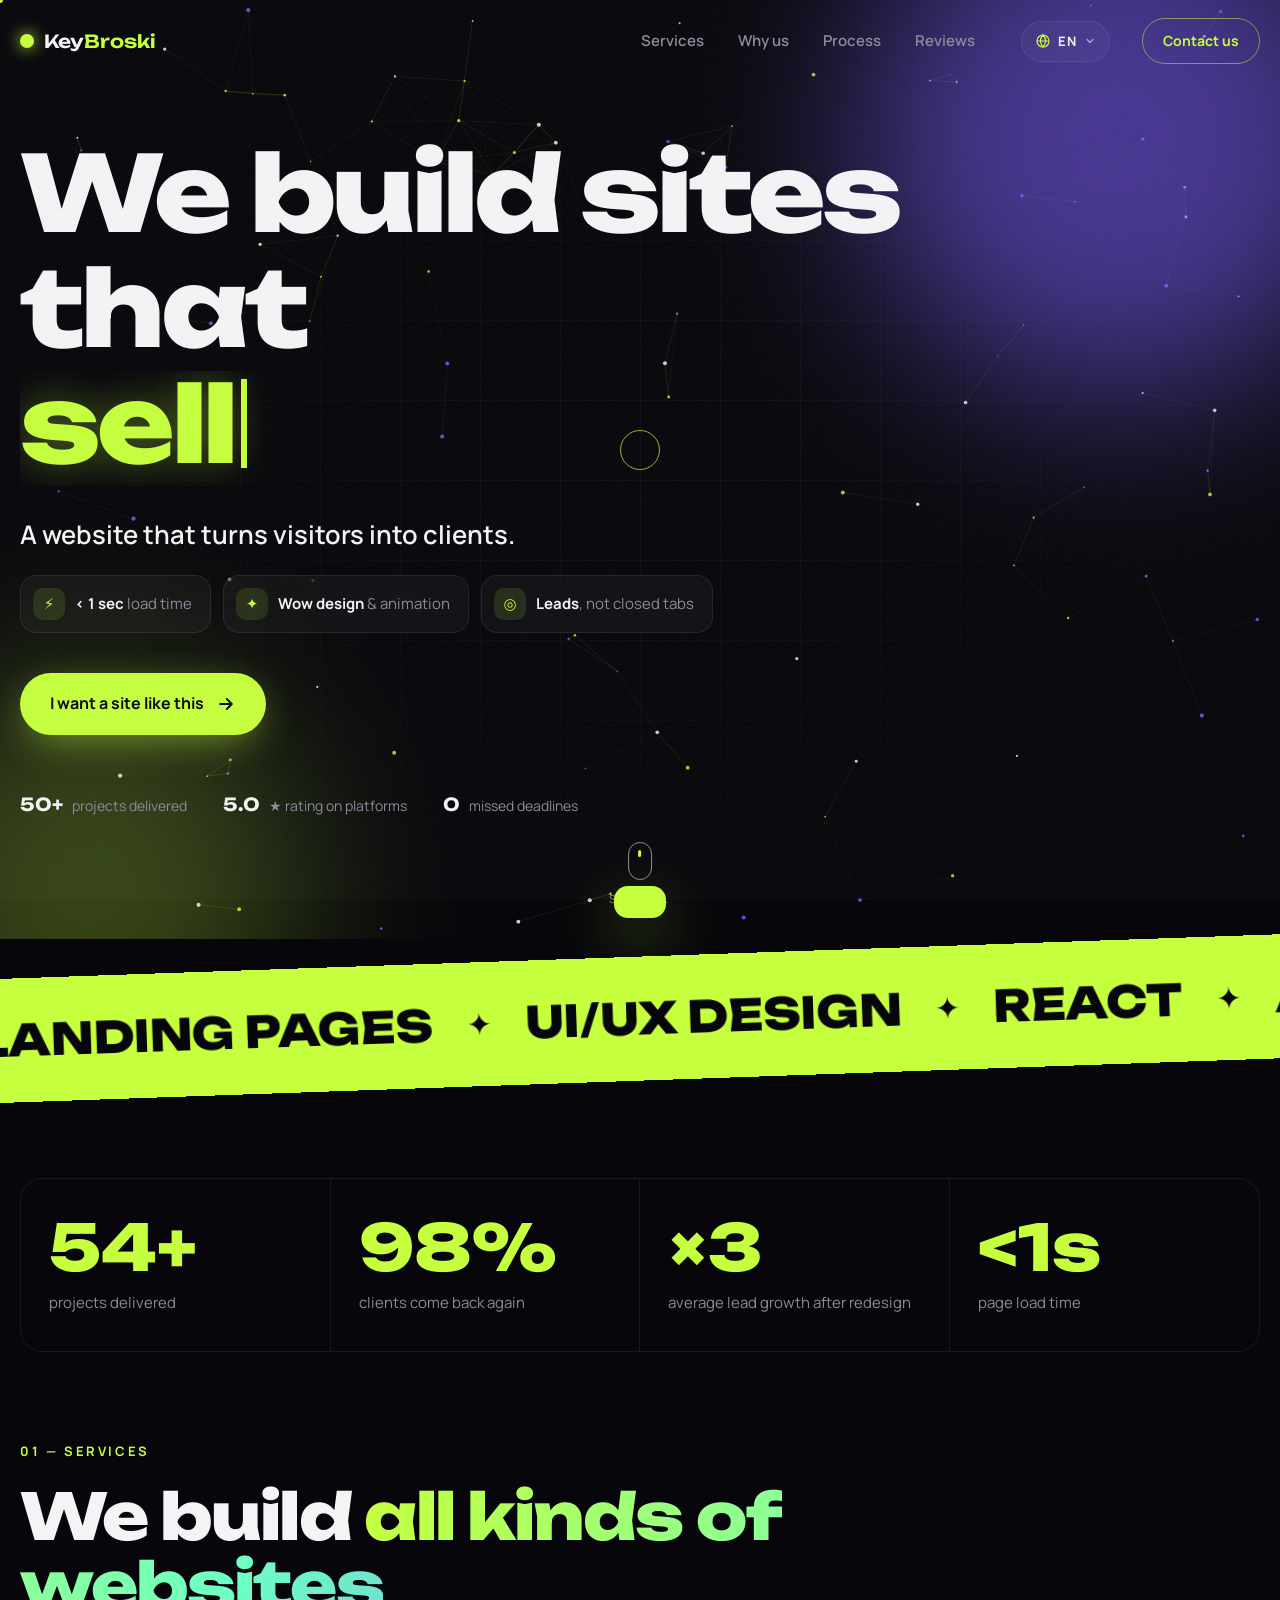
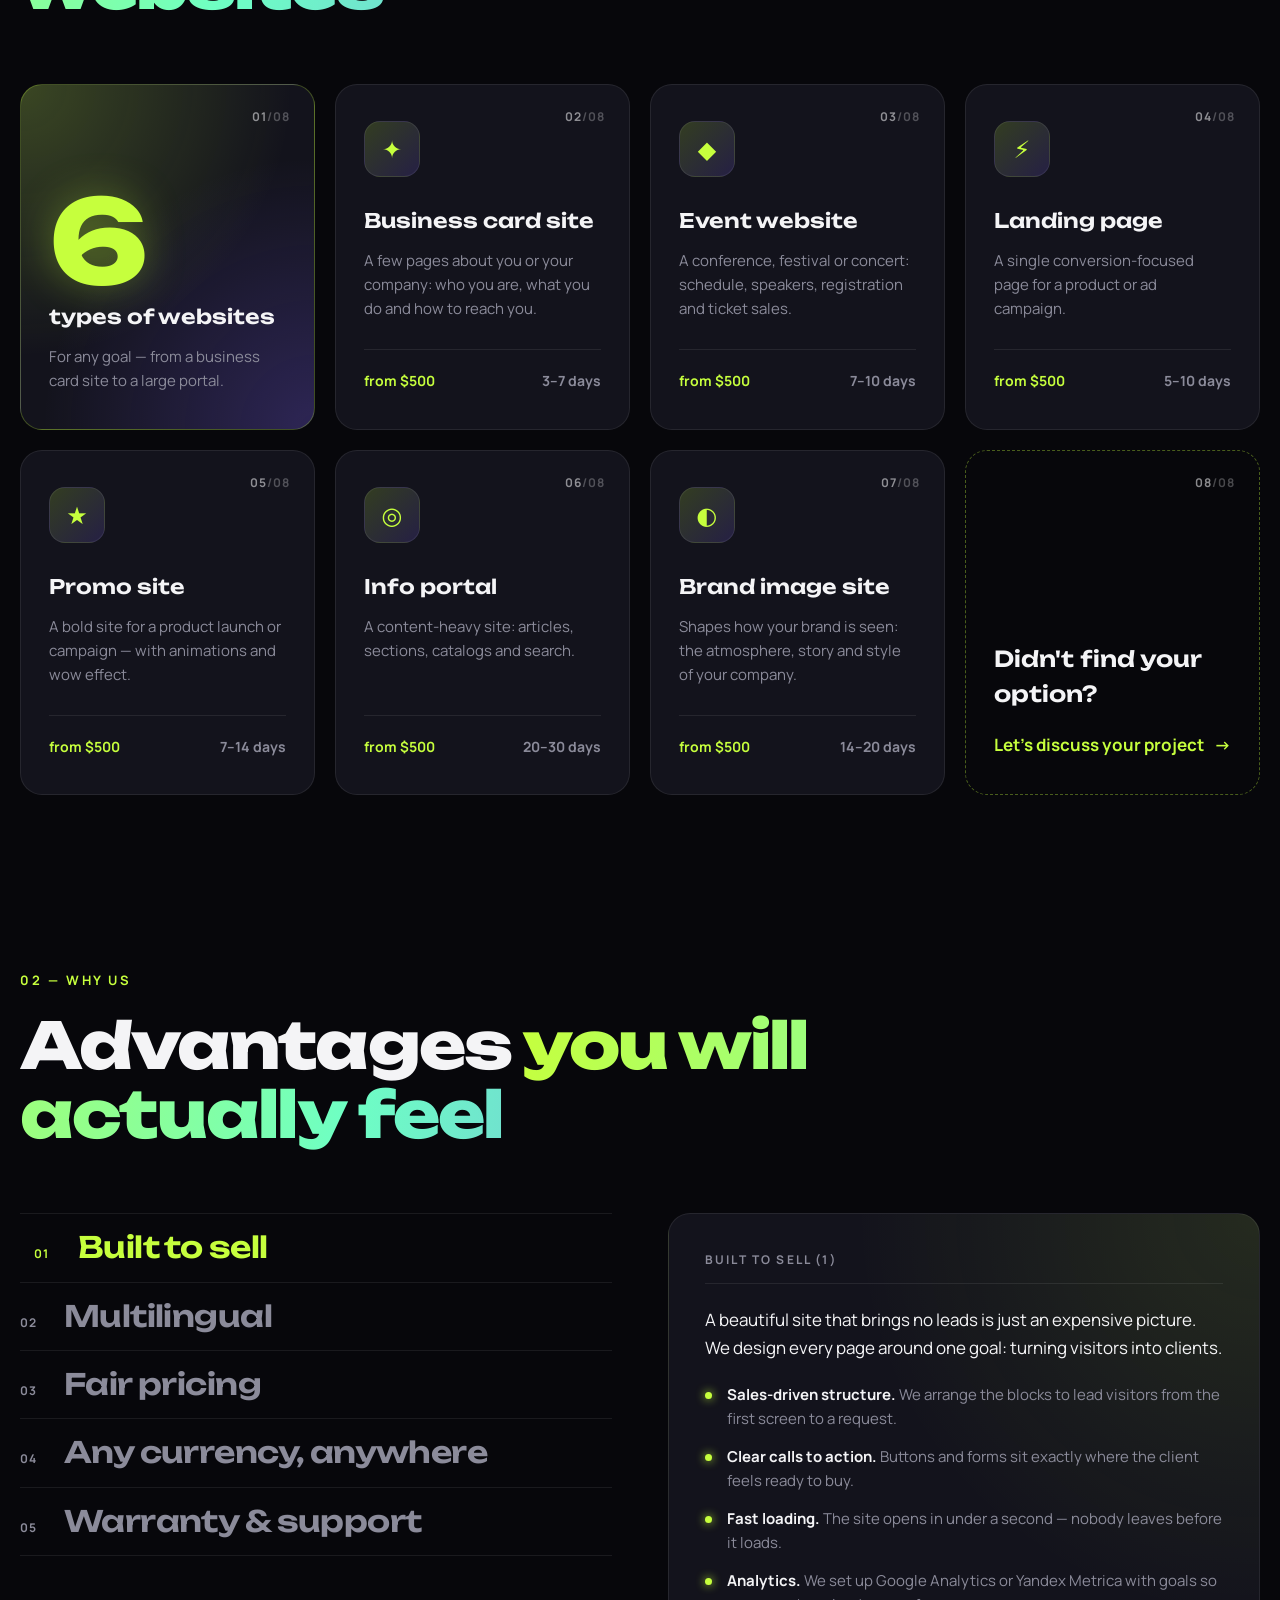
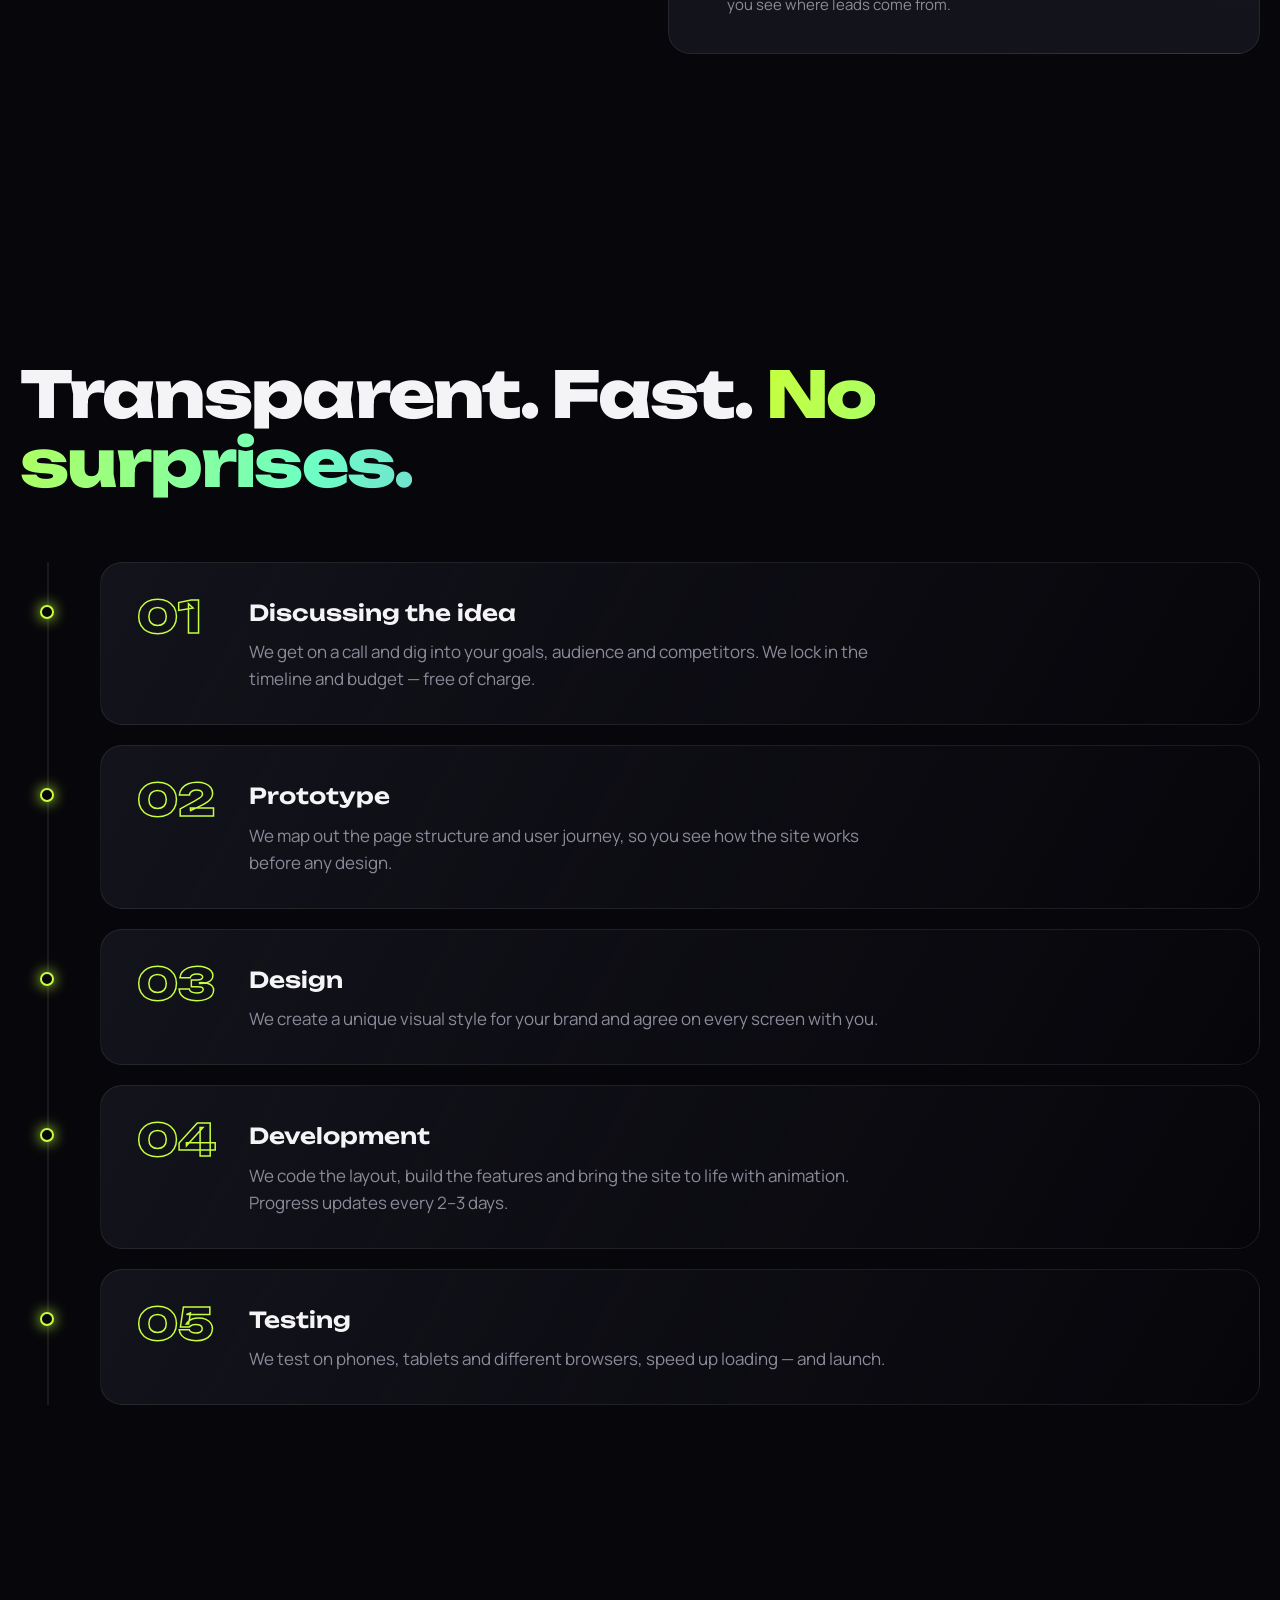
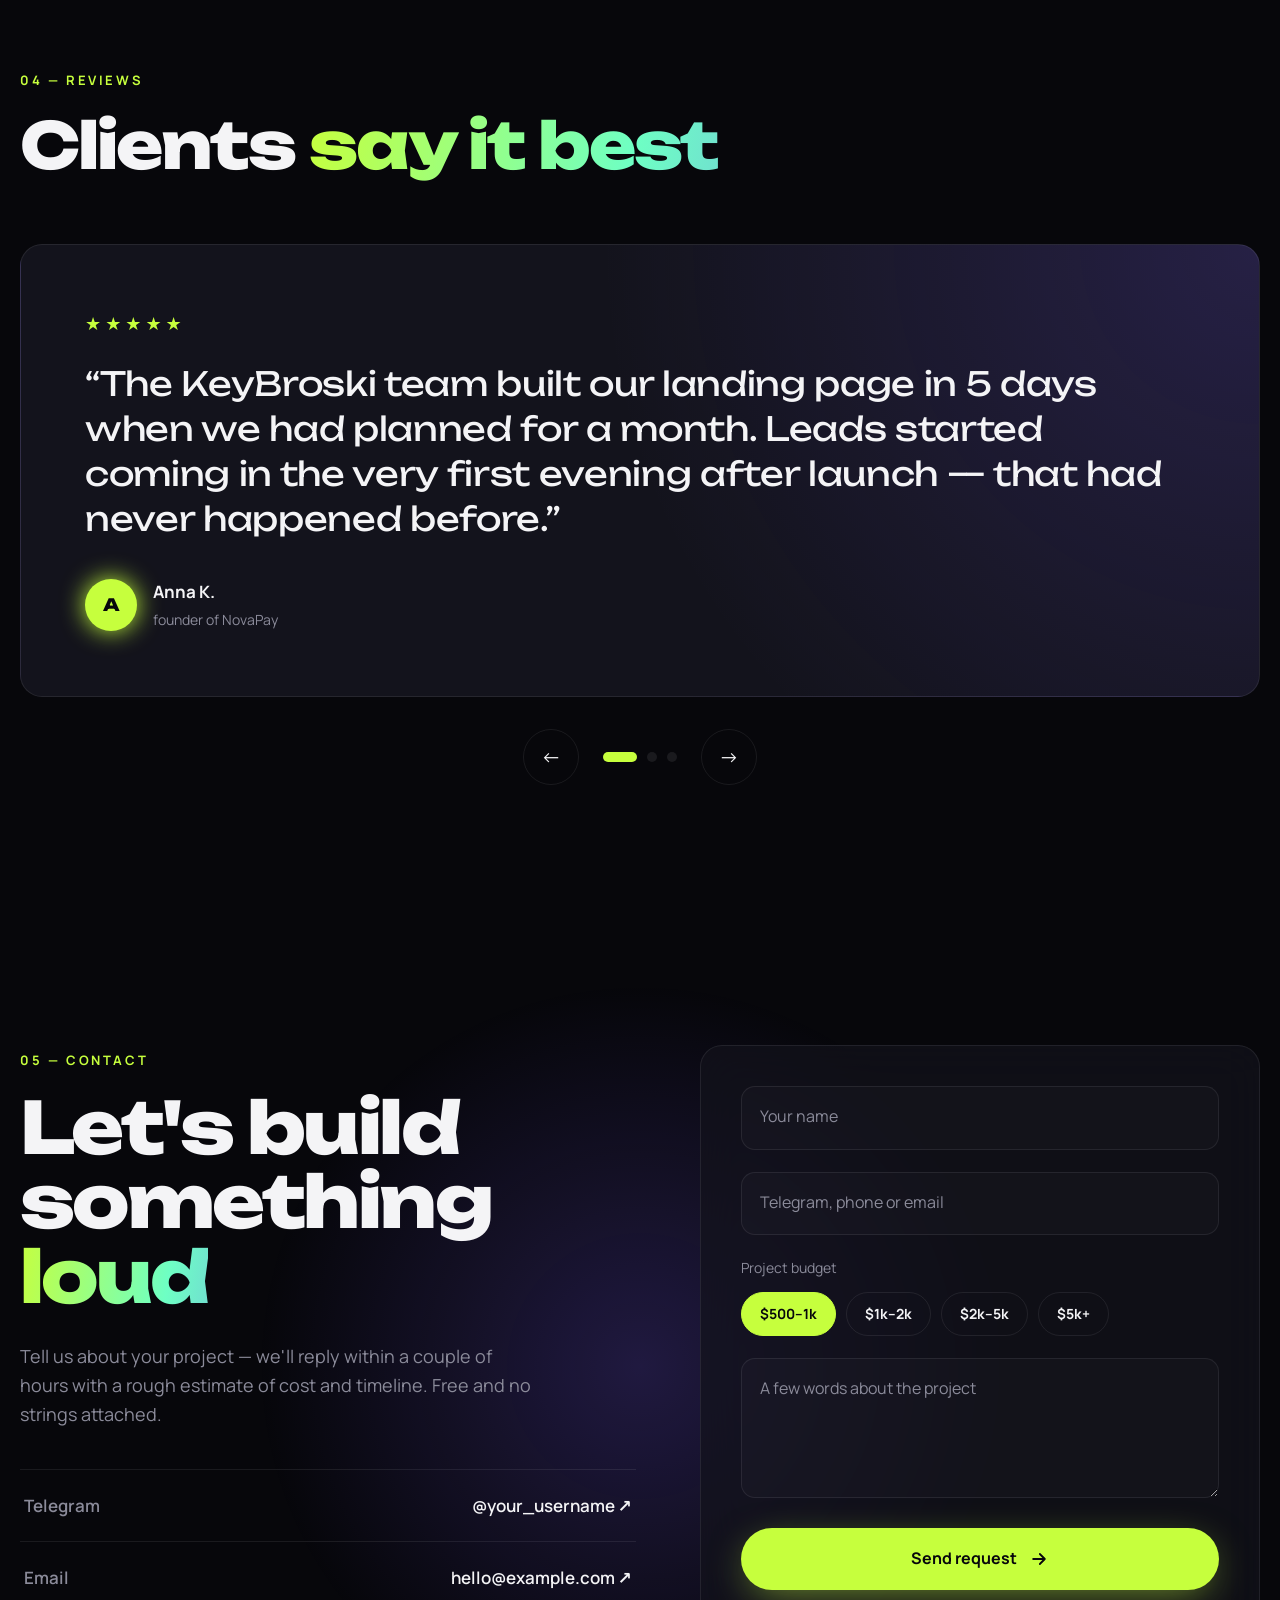
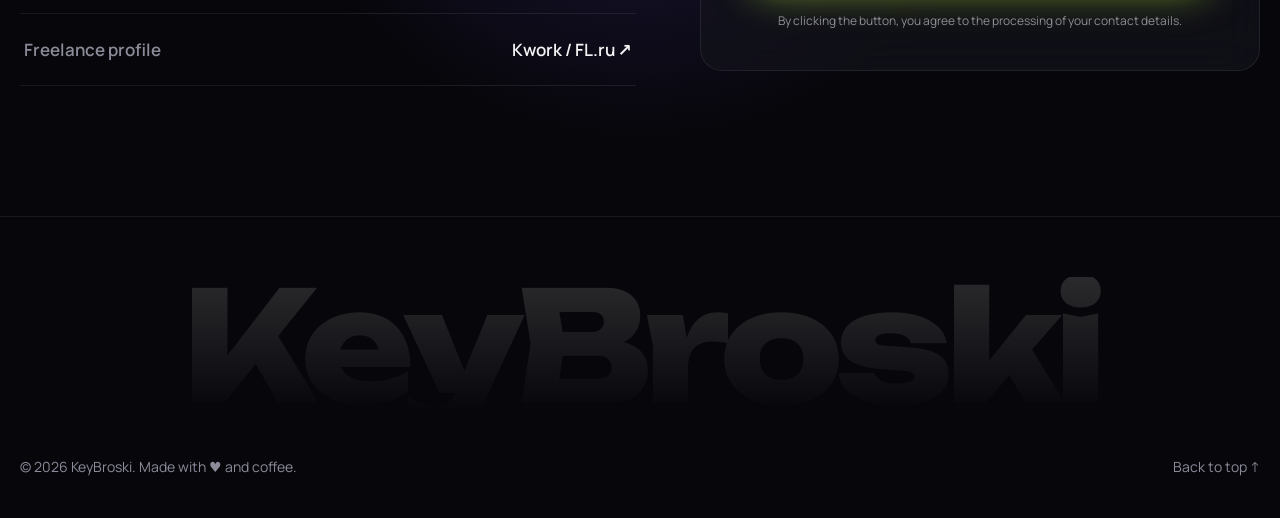
==== index.html @ 0de0dad0 "Ukrainian language, hero subtitle with feature badges, 'Наши контакты' header button Co-Authored-By:" ====
<!DOCTYPE html>
<html lang="ru">
<head>
  <meta charset="UTF-8">
  <meta name="viewport" content="width=device-width, initial-scale=1.0">
  <title data-i18n="meta.title">KeyBroski — команда веб-разработчиков | Сайты, которые продают</title>
  <meta name="description" data-i18n-content="meta.desc" content="Команда из двух веб-разработчиков: лендинги, корпоративные сайты, интернет-магазины и веб-приложения. Дизайн, анимации, скорость и конверсия.">
  <meta name="theme-color" content="#07070b">

  <!-- Open Graph (превью при отправке ссылки в мессенджерах) -->
  <meta property="og:title" content="KeyBroski — web developer">
  <meta property="og:description" content="Сайты, которые цепляют с первой секунды и приводят клиентов. Websites that hook from the first second.">
  <meta property="og:type" content="website">

  <link rel="icon" href="data:image/svg+xml,<svg xmlns='http://www.w3.org/2000/svg' viewBox='0 0 100 100'><rect width='100' height='100' rx='24' fill='%2307070b'/><circle cx='50' cy='50' r='22' fill='%23c6ff3d'/></svg>">

  <link rel="preconnect" href="https://fonts.googleapis.com">
  <link rel="preconnect" href="https://fonts.gstatic.com" crossorigin>
  <link href="https://fonts.googleapis.com/css2?family=Manrope:wght@400;500;600;700&family=Unbounded:wght@400;600;800&display=swap" rel="stylesheet">

  <link rel="stylesheet" href="css/style.css?v=15">
</head>
<body class="is-loading">

  <!-- ===== Прелоадер ===== -->
  <div class="preloader" id="preloader" aria-hidden="true">
    <div class="preloader__count"><span id="preloaderCount">0</span>%</div>
    <div class="preloader__bar"><span id="preloaderBar"></span></div>
    <div class="preloader__label" data-i18n="preloader">загружаем впечатления</div>
  </div>

  <!-- ===== Кастомный курсор ===== -->
  <div class="cursor" id="cursor" aria-hidden="true"></div>
  <div class="cursor-dot" id="cursorDot" aria-hidden="true"></div>

  <!-- ===== Прогресс скролла ===== -->
  <div class="scroll-progress" id="scrollProgress" aria-hidden="true"></div>

  <!-- ===== Шапка ===== -->
  <header class="header" id="header">
    <div class="container header__inner">
      <a href="#top" class="logo" data-cursor="hover">
        <span class="logo__mark"></span>
        <span class="logo__text">Key<span class="accent">Broski</span></span>
      </a>

      <nav class="nav" id="nav" data-i18n-aria="aria.nav" aria-label="Основная навигация">
        <a href="#services" class="nav__link" data-cursor="hover" data-i18n="nav.services">Услуги</a>
        <a href="#advantages" class="nav__link" data-cursor="hover" data-i18n="nav.adv">Преимущества</a>
        <a href="#process" class="nav__link" data-cursor="hover" data-i18n="nav.process">Процесс</a>
        <!-- СКРЫТО (пункт меню Работы):
<a href="#works" class="nav__link" data-cursor="hover" data-i18n="nav.works">Работы</a>
      -->
        <a href="#reviews" class="nav__link" data-cursor="hover" data-i18n="nav.reviews">Отзывы</a>
        <a href="#contact" class="nav__link nav__link--mobile-cta" data-cursor="hover" data-i18n="cta.discuss">Наши контакты</a>
      </nav>

      <div class="lang" id="lang">
        <button type="button" class="lang__toggle" id="langToggle" aria-haspopup="true" aria-expanded="false" aria-controls="langMenu" data-i18n-aria="aria.lang" aria-label="Выбрать язык" data-cursor="hover">
          <svg width="16" height="16" viewBox="0 0 24 24" fill="none" aria-hidden="true"><circle cx="12" cy="12" r="9" stroke="currentColor" stroke-width="1.8"/><path d="M3 12h18M12 3c2.5 2.6 3.8 5.6 3.8 9s-1.3 6.4-3.8 9c-2.5-2.6-3.8-5.6-3.8-9S9.5 5.6 12 3z" stroke="currentColor" stroke-width="1.8"/></svg>
          <span class="lang__current" id="langCurrent">RU</span>
          <svg class="lang__chevron" width="12" height="12" viewBox="0 0 24 24" fill="none" aria-hidden="true"><path d="M6 9l6 6 6-6" stroke="currentColor" stroke-width="2.4" stroke-linecap="round" stroke-linejoin="round"/></svg>
        </button>
        <div class="lang__menu" id="langMenu" hidden>
          <button type="button" class="lang__btn" data-lang="ru" data-cursor="hover"><span>Русский</span><small>RU</small></button>
          <button type="button" class="lang__btn" data-lang="uk" data-cursor="hover"><span>Українська</span><small>UK</small></button>
          <button type="button" class="lang__btn" data-lang="en" data-cursor="hover"><span>English</span><small>EN</small></button>
          <button type="button" class="lang__btn" data-lang="es" data-cursor="hover"><span>Español</span><small>ES</small></button>
        </div>
      </div>

      <a href="#contact" class="btn btn--small btn--outline header__cta magnetic" data-cursor="hover">
        <span data-i18n="cta.discuss">Наши контакты</span>
      </a>

      <button class="burger" id="burger" data-i18n-aria="aria.menuOpen" aria-label="Открыть меню" aria-expanded="false" aria-controls="nav">
        <span></span><span></span>
      </button>
    </div>
  </header>

  <main id="top">

    <!-- ===== HERO ===== -->
    <section class="hero">
      <canvas class="hero__canvas" id="heroCanvas" aria-hidden="true"></canvas>
      <div class="hero__blob hero__blob--1" aria-hidden="true"></div>
      <div class="hero__blob hero__blob--2" aria-hidden="true"></div>
      <div class="hero__grid" aria-hidden="true"></div>

      <div class="container hero__content">
        <!-- СКРЫТО (статус заказов):
<div class="status reveal">
          <span class="status__dot"></span>
          <span data-i18n="hero.status">Открыты для заказов — <b>2 свободных слота</b> в этом месяце</span>
        </div>
      -->

        <h1 class="hero__title">
          <span class="line"><span class="line__inner" data-i18n="hero.l1">Создаём сайты,</span></span>
          <span class="line"><span class="line__inner" data-i18n="hero.l2">которые</span></span>
          <span class="line"><span class="line__inner"><span class="hero__word" id="heroWord">продают</span></span></span>
        </h1>

        <p class="hero__subtitle reveal" data-i18n="hero.sub">Сайт, который превращает посетителей в клиентов.</p>

        <ul class="hero__features reveal">
          <li><span class="hero__feature-icon" aria-hidden="true">⚡</span><span data-i18n="hero.f1"><b>&lt; 1 сек</b> загрузка</span></li>
          <li><span class="hero__feature-icon" aria-hidden="true">✦</span><span data-i18n="hero.f2"><b>Вау-дизайн</b> и анимации</span></li>
          <li><span class="hero__feature-icon" aria-hidden="true">◎</span><span data-i18n="hero.f3"><b>Заявки</b>, а не закрытые вкладки</span></li>
        </ul>

        <div class="hero__actions reveal">
          <a href="#contact" class="btn btn--primary magnetic" data-cursor="hover">
            <span data-i18n="hero.cta1">Хочу такой сайт</span>
            <svg width="20" height="20" viewBox="0 0 24 24" fill="none" aria-hidden="true"><path d="M5 12h14M13 6l6 6-6 6" stroke="currentColor" stroke-width="2.2" stroke-linecap="round" stroke-linejoin="round"/></svg>
          </a>
          <!-- СКРЫТО (кнопка Смотреть кейсы):
<a href="#works" class="btn btn--ghost magnetic" data-cursor="hover">
            <span data-i18n="hero.cta2">Смотреть кейсы</span>
          </a>
      -->
        </div>

        <ul class="hero__trust reveal">
          <li data-i18n="hero.trust1"><b>50+</b> проектов сдано</li>
          <li data-i18n="hero.trust2"><b>5.0</b> ★ рейтинг на биржах</li>
          <li data-i18n="hero.trust3"><b>0</b> сорванных дедлайнов</li>
        </ul>
      </div>

      <a href="#marquee" class="scroll-hint" data-i18n-aria="aria.scroll" aria-label="Прокрутить вниз" data-cursor="hover">
        <span class="scroll-hint__mouse"><span></span></span>
        <span class="scroll-hint__text" data-i18n="scroll">скролль</span>
      </a>
    </section>

    <!-- ===== Бегущая строка ===== -->
    <section class="marquee" id="marquee" aria-label="Skills">
      <div class="marquee__track">
        <div class="marquee__group" data-i18n="marquee">
          <span>Лендинги</span><i>✦</i><span>UI/UX дизайн</span><i>✦</i><span>React</span><i>✦</i><span>Анимации</span><i>✦</i><span>Интернет-магазины</span><i>✦</i><span>Next.js</span><i>✦</i><span>SEO</span><i>✦</i><span>Адаптив</span><i>✦</i>
        </div>
        <div class="marquee__group" aria-hidden="true" data-i18n="marquee">
          <span>Лендинги</span><i>✦</i><span>UI/UX дизайн</span><i>✦</i><span>React</span><i>✦</i><span>Анимации</span><i>✦</i><span>Интернет-магазины</span><i>✦</i><span>Next.js</span><i>✦</i><span>SEO</span><i>✦</i><span>Адаптив</span><i>✦</i>
        </div>
      </div>
    </section>

    <!-- ===== Цифры ===== -->
    <section class="stats">
      <div class="container stats__grid">
        <div class="stat reveal">
          <div class="stat__num"><span class="counter" data-target="54">0</span>+</div>
          <div class="stat__label" data-i18n="stat1">реализованных проектов</div>
        </div>
        <div class="stat reveal">
          <div class="stat__num"><span class="counter" data-target="98">0</span>%</div>
          <div class="stat__label" data-i18n="stat2">клиентов возвращаются снова</div>
        </div>
        <div class="stat reveal">
          <div class="stat__num">×<span class="counter" data-target="3">0</span></div>
          <div class="stat__label" data-i18n="stat3">средний рост заявок после редизайна</div>
        </div>
        <div class="stat reveal">
          <div class="stat__num">&lt;<span class="counter" data-target="1">0</span><span data-i18n="stat4unit">с</span></div>
          <div class="stat__label" data-i18n="stat4">загрузка страницы</div>
        </div>
      </div>
    </section>

    <!-- ===== Услуги ===== -->
    <section class="section services" id="services">
      <div class="container">
        <div class="section__head">
          <span class="section__tag reveal" data-i18n="services.tag">01 — Услуги</span>
          <h2 class="section__title reveal" data-i18n="services.title"></h2>
        </div>

        <div class="services__grid">
          <div class="service service--intro reveal">
            <span class="service__num">01<i>/08</i></span>
            <div class="service__big">6</div>
            <h3 class="service__title" data-i18n="sv0.t">видов сайтов</h3>
            <p class="service__text" data-i18n="sv0.d">Под любую задачу — от визитки до большого портала.</p>
          </div>
          <div class="service spotlight reveal">
            <span class="service__num">02<i>/08</i></span>
            <div class="service__icon">✦</div>
            <h3 class="service__title" data-i18n="sv1.t"></h3>
            <p class="service__text" data-i18n="sv1.d"></p>
            <div class="service__meta" data-i18n="sv1.meta"></div>
          </div>
          <div class="service spotlight reveal">
            <span class="service__num">03<i>/08</i></span>
            <div class="service__icon">◆</div>
            <h3 class="service__title" data-i18n="sv2.t"></h3>
            <p class="service__text" data-i18n="sv2.d"></p>
            <div class="service__meta" data-i18n="sv2.meta"></div>
          </div>
          <div class="service spotlight reveal">
            <span class="service__num">04<i>/08</i></span>
            <div class="service__icon">⚡</div>
            <h3 class="service__title" data-i18n="sv3.t"></h3>
            <p class="service__text" data-i18n="sv3.d"></p>
            <div class="service__meta" data-i18n="sv3.meta"></div>
          </div>
          <div class="service spotlight reveal">
            <span class="service__num">05<i>/08</i></span>
            <div class="service__icon">★</div>
            <h3 class="service__title" data-i18n="sv4.t"></h3>
            <p class="service__text" data-i18n="sv4.d"></p>
            <div class="service__meta" data-i18n="sv4.meta"></div>
          </div>
          <div class="service spotlight reveal">
            <span class="service__num">06<i>/08</i></span>
            <div class="service__icon">◎</div>
            <h3 class="service__title" data-i18n="sv5.t"></h3>
            <p class="service__text" data-i18n="sv5.d"></p>
            <div class="service__meta" data-i18n="sv5.meta"></div>
          </div>
          <div class="service spotlight reveal">
            <span class="service__num">07<i>/08</i></span>
            <div class="service__icon">◐</div>
            <h3 class="service__title" data-i18n="sv6.t"></h3>
            <p class="service__text" data-i18n="sv6.d"></p>
            <div class="service__meta" data-i18n="sv6.meta"></div>
          </div>
          <a href="#contact" class="service service--cta reveal" data-cursor="hover">
            <span class="service__num">08<i>/08</i></span>
            <h3 class="service__title" data-i18n="sv7.t">Не нашли свой вариант?</h3>
            <span class="service__cta-link"><span data-i18n="sv7.cta">Обсудим ваш проект</span> <b aria-hidden="true">→</b></span>
          </a>
        </div>
      </div>
    </section>

    <!-- ===== Преимущества ===== -->
    <section class="section adv" id="advantages">
      <div class="container">
        <div class="section__head">
          <span class="section__tag reveal" data-i18n="adv.tag">02 — Преимущества</span>
          <h2 class="section__title reveal" data-i18n="adv.title"></h2>
        </div>

        <div class="adv__grid">
          <div class="adv__list reveal" role="tablist">
            <button type="button" class="adv__item is-active" data-adv="1" role="tab" aria-selected="true" aria-controls="advPanel" data-cursor="hover">
              <span class="adv__num">01</span>
              <span class="adv__name" data-i18n="adv1.t"></span>
            </button>
            <button type="button" class="adv__item" data-adv="2" role="tab" aria-selected="false" aria-controls="advPanel" data-cursor="hover">
              <span class="adv__num">02</span>
              <span class="adv__name" data-i18n="adv2.t"></span>
            </button>
            <button type="button" class="adv__item" data-adv="3" role="tab" aria-selected="false" aria-controls="advPanel" data-cursor="hover">
              <span class="adv__num">03</span>
              <span class="adv__name" data-i18n="adv3.t"></span>
            </button>
            <button type="button" class="adv__item" data-adv="4" role="tab" aria-selected="false" aria-controls="advPanel" data-cursor="hover">
              <span class="adv__num">04</span>
              <span class="adv__name" data-i18n="adv4.t"></span>
            </button>
            <button type="button" class="adv__item" data-adv="5" role="tab" aria-selected="false" aria-controls="advPanel" data-cursor="hover">
              <span class="adv__num">05</span>
              <span class="adv__name" data-i18n="adv5.t"></span>
            </button>
          </div>

          <div class="adv__panel reveal" id="advPanel" role="tabpanel" aria-live="polite">
            <div class="adv__panel-inner" id="advPanelInner">
              <div class="adv__label" id="advLabel"></div>
              <p class="adv__text" id="advText"></p>
              <ul class="adv__bullets" id="advList"></ul>
            </div>
          </div>
        </div>
      </div>
    </section>

    <!-- ===== Процесс ===== -->
    <section class="section process" id="process">
      <div class="container">
        <div class="section__head">
          <span class="section__tag reveal" data-i18n="process.tag">03 — Этапы работы</span>
          <h2 class="section__title reveal" data-i18n="process.title"></h2>
        </div>

        <div class="process__list" id="processList">
          <div class="process__line"><span id="processLine"></span></div>

          <div class="step reveal">
            <div class="step__num">01</div>
            <div class="step__body">
              <h3 data-i18n="p1.h"></h3>
              <p data-i18n="p1.p"></p>
            </div>
          </div>
          <div class="step reveal">
            <div class="step__num">02</div>
            <div class="step__body">
              <h3 data-i18n="p2.h"></h3>
              <p data-i18n="p2.p"></p>
            </div>
          </div>
          <div class="step reveal">
            <div class="step__num">03</div>
            <div class="step__body">
              <h3 data-i18n="p3.h"></h3>
              <p data-i18n="p3.p"></p>
            </div>
          </div>
          <div class="step reveal">
            <div class="step__num">04</div>
            <div class="step__body">
              <h3 data-i18n="p4.h"></h3>
              <p data-i18n="p4.p"></p>
            </div>
          </div>
          <div class="step reveal">
            <div class="step__num">05</div>
            <div class="step__body">
              <h3 data-i18n="p5.h"></h3>
              <p data-i18n="p5.p"></p>
            </div>
          </div>
        </div>
      </div>
    </section>

    <!-- ===== Работы ===== -->
    <!-- СКРЫТО (кейсы):
<section class="section works" id="works">
      <div class="container">
        <div class="section__head">
          <span class="section__tag reveal" data-i18n="works.tag">03 — Избранные работы</span>
          <h2 class="section__title reveal" data-i18n="works.title">Кейсы, которые <span class="gradient-text">говорят цифрами</span></h2>
        </div>

        <div class="works__grid">

          <a href="projects/novapay/index.html" class="work tilt reveal" data-cursor="view">
            <div class="work__visual work__visual--1">
              <div class="mock">
                <div class="mock__bar"><i></i><i></i><i></i></div>
                <div class="mock__body">
                  <div class="mock__hero-text"><span></span><span></span><span class="short"></span></div>
                  <div class="mock__orb"></div>
                  <div class="mock__btn"></div>
                </div>
              </div>
            </div>
            <div class="work__info">
              <div class="work__tags" data-i18n="w1.tags"><span>Лендинг</span><span>Финтех</span></div>
              <h3 class="work__title" data-i18n="w1.title">NovaPay — платёжный сервис</h3>
              <p class="work__desc" data-i18n="w1.desc">Промо-лендинг с 3D-анимацией карты и калькулятором комиссий.</p>
              <div class="work__result" data-i18n="w1.res"><b>+142%</b> к конверсии в регистрацию</div>
            </div>
          </a>

          <a href="projects/urbn/index.html" class="work tilt reveal" data-cursor="view">
            <div class="work__visual work__visual--2">
              <div class="mock">
                <div class="mock__bar"><i></i><i></i><i></i></div>
                <div class="mock__body mock__body--shop">
                  <div class="mock__card"></div><div class="mock__card"></div><div class="mock__card"></div>
                  <div class="mock__card"></div><div class="mock__card"></div><div class="mock__card"></div>
                </div>
              </div>
            </div>
            <div class="work__info">
              <div class="work__tags" data-i18n="w2.tags"><span>E-commerce</span><span>Одежда</span></div>
              <h3 class="work__title" data-i18n="w2.title">URBN — магазин streetwear</h3>
              <p class="work__desc" data-i18n="w2.desc">Интернет-магазин с быстрой корзиной и оплатой в один клик.</p>
              <div class="work__result" data-i18n="w2.res"><b>×2.4</b> средний чек за 3 месяца</div>
            </div>
          </a>

          <a href="projects/metricly/index.html" class="work tilt reveal" data-cursor="view">
            <div class="work__visual work__visual--3">
              <div class="mock">
                <div class="mock__bar"><i></i><i></i><i></i></div>
                <div class="mock__body mock__body--dash">
                  <div class="mock__side"></div>
                  <div class="mock__chart">
                    <span style="--h:40%"></span><span style="--h:65%"></span><span style="--h:50%"></span>
                    <span style="--h:85%"></span><span style="--h:70%"></span><span style="--h:95%"></span>
                  </div>
                </div>
              </div>
            </div>
            <div class="work__info">
              <div class="work__tags" data-i18n="w3.tags"><span>Веб-приложение</span><span>SaaS</span></div>
              <h3 class="work__title" data-i18n="w3.title">Metricly — аналитика продаж</h3>
              <p class="work__desc" data-i18n="w3.desc">Дашборд с графиками в реальном времени и ролями доступа.</p>
              <div class="work__result" data-i18n="w3.res"><b>−60%</b> времени на отчёты у клиента</div>
            </div>
          </a>

          <a href="projects/ember/index.html" class="work tilt reveal" data-cursor="view">
            <div class="work__visual work__visual--4">
              <div class="mock">
                <div class="mock__bar"><i></i><i></i><i></i></div>
                <div class="mock__body mock__body--food">
                  <div class="mock__plate"></div>
                  <div class="mock__hero-text"><span></span><span class="short"></span></div>
                </div>
              </div>
            </div>
            <div class="work__info">
              <div class="work__tags" data-i18n="w4.tags"><span>Корпоративный</span><span>Ресторан</span></div>
              <h3 class="work__title" data-i18n="w4.title">Ember — гастробар</h3>
              <p class="work__desc" data-i18n="w4.desc">Сайт с онлайн-бронированием столов и меню с анимацией блюд.</p>
              <div class="work__result" data-i18n="w4.res"><b>+310</b> бронирований в месяц</div>
            </div>
          </a>

        </div>
      </div>
    </section>
      -->

    <!-- ===== Отзывы ===== -->
    <section class="section reviews" id="reviews">
      <div class="container">
        <div class="section__head">
          <span class="section__tag reveal" data-i18n="reviews.tag">04 — Отзывы</span>
          <h2 class="section__title reveal" data-i18n="reviews.title">Клиенты <span class="gradient-text">говорят сами</span></h2>
        </div>

        <div class="slider reveal" id="slider">
          <div class="slider__track" id="sliderTrack">
            <figure class="review">
              <div class="review__stars">★★★★★</div>
              <blockquote data-i18n="r1.q">«Ребята из KeyBroski сделали лендинг за 5 дней, хотя мы закладывали месяц. Заявки пошли в первый же вечер после запуска — такого у нас ещё не было.»</blockquote>
              <figcaption><span class="review__avatar" style="--c:#c6ff3d" data-i18n="r1.i">А</span><span><b data-i18n="r1.n">Анна К.</b><small data-i18n="r1.r">основатель NovaPay</small></span></figcaption>
            </figure>
            <figure class="review">
              <div class="review__stars">★★★★★</div>
              <blockquote data-i18n="r2.q">«Отдельное спасибо за анимации: клиенты пишут, что сайт „живой“ и его хочется листать. Средний чек вырос в два с лишним раза.»</blockquote>
              <figcaption><span class="review__avatar" style="--c:#7b5cff" data-i18n="r2.i">М</span><span><b data-i18n="r2.n">Максим Р.</b><small data-i18n="r2.r">владелец URBN</small></span></figcaption>
            </figure>
            <figure class="review">
              <div class="review__stars">★★★★★</div>
              <blockquote data-i18n="r3.q">«Всегда на связи, объясняют всё простым языком и предлагают идеи, до которых мы бы сами не додумались. Работаем уже над третьим проектом.»</blockquote>
              <figcaption><span class="review__avatar" style="--c:#ff5c8a" data-i18n="r3.i">Е</span><span><b data-i18n="r3.n">Елена С.</b><small data-i18n="r3.r">маркетолог Metricly</small></span></figcaption>
            </figure>
          </div>
          <div class="slider__controls">
            <button class="slider__btn magnetic" id="sliderPrev" data-i18n-aria="aria.prev" aria-label="Предыдущий отзыв" data-cursor="hover">←</button>
            <div class="slider__dots" id="sliderDots"></div>
            <button class="slider__btn magnetic" id="sliderNext" data-i18n-aria="aria.next" aria-label="Следующий отзыв" data-cursor="hover">→</button>
          </div>
        </div>
      </div>
    </section>

    <!-- ===== Контакты ===== -->
    <section class="section contact" id="contact">
      <div class="contact__glow" aria-hidden="true"></div>
      <div class="container contact__inner">
        <div class="contact__left">
          <span class="section__tag reveal" data-i18n="contact.tag">05 — Связаться</span>
          <h2 class="contact__title reveal" data-i18n="contact.title">Давайте сделаем<br>что-то <span class="gradient-text">громкое</span></h2>
          <p class="contact__text reveal" data-i18n="contact.text">Расскажите о проекте — ответим в течение пары часов и пришлём примерную оценку стоимости и сроков. Это бесплатно и ни к чему не обязывает.</p>

          <div class="contact__links reveal">
            <a href="https://t.me/your_username" target="_blank" rel="noopener" class="contact__link" data-cursor="hover">
              <span>Telegram</span><span>@your_username ↗</span>
            </a>
            <a href="mailto:hello@example.com" class="contact__link" data-cursor="hover">
              <span>Email</span><span>hello@example.com ↗</span>
            </a>
            <a href="https://kwork.ru/" target="_blank" rel="noopener" class="contact__link" data-cursor="hover">
              <span data-i18n="contact.market">Профиль на бирже</span><span>Kwork / FL.ru ↗</span>
            </a>
          </div>
        </div>

        <form class="form reveal" id="contactForm" novalidate>
          <div class="form__field">
            <input type="text" id="fName" name="name" placeholder=" " required autocomplete="name">
            <label for="fName" data-i18n="form.name">Как к вам обращаться?</label>
          </div>
          <div class="form__field">
            <input type="text" id="fContact" name="contact" placeholder=" " required>
            <label for="fContact" data-i18n="form.contact">Telegram, телефон или email</label>
          </div>

          <fieldset class="form__chips">
            <legend data-i18n="form.budget">Бюджет проекта</legend>
            <label class="chip" data-cursor="hover"><input type="radio" name="budget" value="1" checked><span data-i18n="form.b1">до 30к ₽</span></label>
            <label class="chip" data-cursor="hover"><input type="radio" name="budget" value="2"><span data-i18n="form.b2">30–80к ₽</span></label>
            <label class="chip" data-cursor="hover"><input type="radio" name="budget" value="3"><span data-i18n="form.b3">80–150к ₽</span></label>
            <label class="chip" data-cursor="hover"><input type="radio" name="budget" value="4"><span data-i18n="form.b4">150к+ ₽</span></label>
          </fieldset>

          <div class="form__field">
            <textarea id="fMessage" name="message" rows="4" placeholder=" "></textarea>
            <label for="fMessage" data-i18n="form.message">Пара слов о проекте</label>
          </div>

          <button type="submit" class="btn btn--primary btn--block magnetic" data-cursor="hover">
            <span data-i18n="form.submit">Отправить заявку</span>
            <svg width="20" height="20" viewBox="0 0 24 24" fill="none" aria-hidden="true"><path d="M5 12h14M13 6l6 6-6 6" stroke="currentColor" stroke-width="2.2" stroke-linecap="round" stroke-linejoin="round"/></svg>
          </button>
          <p class="form__note" data-i18n="form.note">Нажимая кнопку, вы соглашаетесь на обработку контактных данных.</p>
        </form>
      </div>
    </section>
  </main>

  <!-- ===== Подвал ===== -->
  <footer class="footer">
    <div class="container footer__inner">
      <div class="footer__big" aria-hidden="true">KeyBroski</div>
      <div class="footer__row">
        <span>© <span id="year"></span> KeyBroski. <span data-i18n="footer.made">Сделано с ♥ и кофе.</span></span>
        <a href="#top" class="footer__up" data-cursor="hover" data-i18n="footer.up">Наверх ↑</a>
      </div>
    </div>
  </footer>

  <!-- Уведомление -->
  <div class="toast" id="toast" role="status" aria-live="polite"></div>

  <script src="js/i18n.js?v=15"></script>
  <script src="js/main.js?v=15"></script>
</body>
</html>
---- css/style.css ----
/* =========================================================
   NEON PULSE — портфолио фрилансера
   Цвета и шрифты меняются в :root
   ========================================================= */

:root {
  --bg: #07070b;
  --bg-2: #0e0e15;
  --surface: #13131c;
  --line: rgba(255, 255, 255, 0.08);
  --text: #f4f4f6;
  --muted: #8b8b9a;
  --accent: #c6ff3d;      /* кислотный лайм */
  --accent-2: #7b5cff;    /* фиолетовый */
  --accent-3: #ff5c8a;    /* розовый */
  --radius: 22px;
  --font-display: "Unbounded", system-ui, sans-serif;
  --font-body: "Manrope", system-ui, sans-serif;
  --ease: cubic-bezier(0.22, 1, 0.36, 1);
}

*, *::before, *::after { box-sizing: border-box; margin: 0; padding: 0; }

html { scroll-behavior: smooth; -webkit-text-size-adjust: 100%; }

body {
  background: var(--bg);
  color: var(--text);
  font-family: var(--font-body);
  font-size: 17px;
  line-height: 1.6;
  overflow-x: hidden;
  -webkit-font-smoothing: antialiased;
}

body.is-loading { overflow: hidden; }

/* Шум поверх всего — даёт «дорогую» фактуру */
body::after {
  content: "";
  position: fixed;
  inset: 0;
  pointer-events: none;
  z-index: 90;
  opacity: 0.05;
  background-image: url("data:image/svg+xml,%3Csvg xmlns='http://www.w3.org/2000/svg' width='160' height='160'%3E%3Cfilter id='n'%3E%3CfeTurbulence type='fractalNoise' baseFrequency='0.9' numOctaves='3' stitchTiles='stitch'/%3E%3C/filter%3E%3Crect width='100%25' height='100%25' filter='url(%23n)'/%3E%3C/svg%3E");
}

::selection { background: var(--accent); color: var(--bg); }

a { color: inherit; text-decoration: none; }
button { font: inherit; color: inherit; background: none; border: 0; cursor: pointer; }
img, svg { display: block; }

.container { width: min(1240px, 100% - 40px); margin-inline: auto; }

.accent { color: var(--accent); }

.gradient-text {
  background: linear-gradient(100deg, var(--accent) 0%, #6effc4 40%, var(--accent-2) 100%);
  background-size: 200% auto;
  -webkit-background-clip: text;
  background-clip: text;
  color: transparent;
  animation: gradientShift 6s linear infinite;
}

@keyframes gradientShift { to { background-position: 200% center; } }

/* ===================== Прелоадер ===================== */
.preloader {
  position: fixed;
  inset: 0;
  z-index: 200;
  background: var(--bg);
  display: flex;
  flex-direction: column;
  align-items: center;
  justify-content: center;
  gap: 18px;
  transition: clip-path 1s var(--ease);
  clip-path: inset(0 0 0 0);
}

.preloader.is-done { clip-path: inset(0 0 100% 0); }

.preloader__count {
  font-family: var(--font-display);
  font-weight: 800;
  font-size: clamp(64px, 14vw, 160px);
  line-height: 1;
  color: var(--accent);
}

.preloader__bar {
  width: min(320px, 70vw);
  height: 2px;
  background: var(--line);
  overflow: hidden;
}

.preloader__bar span {
  display: block;
  height: 100%;
  width: 0;
  background: var(--accent);
  box-shadow: 0 0 20px var(--accent);
}

.preloader__label {
  font-size: 13px;
  letter-spacing: 0.3em;
  text-transform: uppercase;
  color: var(--muted);
}

/* ===================== Курсор ===================== */
.cursor, .cursor-dot {
  position: fixed;
  top: 0;
  left: 0;
  pointer-events: none;
  z-index: 150;
  border-radius: 50%;
  transform: translate(-50%, -50%);
  opacity: 0;
  transition: opacity 0.3s;
}

.cursor {
  width: 40px;
  height: 40px;
  border: 1.5px solid rgba(198, 255, 61, 0.7);
  transition: width 0.35s var(--ease), height 0.35s var(--ease), background 0.35s, border-color 0.35s, opacity 0.3s;
  display: flex;
  align-items: center;
  justify-content: center;
  font-size: 12px;
  font-weight: 700;
  letter-spacing: 0.1em;
  color: var(--bg);
}

.cursor-dot { width: 6px; height: 6px; background: var(--accent); }

body.has-cursor .cursor, body.has-cursor .cursor-dot { opacity: 1; }

.cursor.is-hover {
  width: 64px;
  height: 64px;
  background: rgba(198, 255, 61, 0.12);
  border-color: var(--accent);
}

.cursor.is-view {
  width: 96px;
  height: 96px;
  background: var(--accent);
  border-color: var(--accent);
}

.cursor.is-view::after { content: "СМОТРЕТЬ"; }

@media (hover: hover) and (pointer: fine) {
  body.has-cursor, body.has-cursor a, body.has-cursor button, body.has-cursor label { cursor: none; }
}

/* ===================== Прогресс скролла ===================== */
.scroll-progress {
  position: fixed;
  top: 0;
  left: 0;
  height: 3px;
  width: 100%;
  z-index: 120;
  background: linear-gradient(90deg, var(--accent), var(--accent-2));
  transform-origin: left;
  transform: scaleX(0);
}

/* ===================== Кнопки ===================== */
.btn {
  position: relative;
  display: inline-flex;
  align-items: center;
  justify-content: center;
  gap: 12px;
  padding: 18px 30px;
  border-radius: 100px;
  font-weight: 700;
  font-size: 16px;
  overflow: hidden;
  isolation: isolate;
  transition: transform 0.3s var(--ease), box-shadow 0.3s, color 0.3s;
  will-change: transform;
}

.btn::before {
  content: "";
  position: absolute;
  inset: 0;
  z-index: -1;
  border-radius: inherit;
  transform: translateY(101%);
  transition: transform 0.45s var(--ease);
}

.btn:hover::before { transform: translateY(0); }

.btn--primary {
  background: var(--accent);
  color: var(--bg);
  box-shadow: 0 0 0 0 rgba(198, 255, 61, 0.5), 0 10px 40px -10px rgba(198, 255, 61, 0.6);
  animation: pulseGlow 2.6s infinite;
}

.btn--primary::before { background: #fff; }

@keyframes pulseGlow {
  0%   { box-shadow: 0 0 0 0 rgba(198, 255, 61, 0.45), 0 10px 40px -10px rgba(198, 255, 61, 0.6); }
  70%  { box-shadow: 0 0 0 18px rgba(198, 255, 61, 0), 0 10px 40px -10px rgba(198, 255, 61, 0.6); }
  100% { box-shadow: 0 0 0 0 rgba(198, 255, 61, 0), 0 10px 40px -10px rgba(198, 255, 61, 0.6); }
}

.btn--ghost { border: 1.5px solid var(--line); background: rgba(255, 255, 255, 0.03); backdrop-filter: blur(10px); }
.btn--ghost::before { background: var(--text); }
.btn--ghost:hover { color: var(--bg); }

.btn--outline { border: 1.5px solid rgba(198, 255, 61, 0.5); color: var(--accent); }
.btn--outline::before { background: var(--accent); }
.btn--outline:hover { color: var(--bg); }

.btn--small { padding: 11px 20px; font-size: 14px; }
.btn--block { width: 100%; }

.btn svg { transition: transform 0.3s var(--ease); }
.btn:hover svg { transform: translateX(4px); }

/* ===================== Шапка ===================== */
.header {
  position: fixed;
  top: 0;
  left: 0;
  right: 0;
  z-index: 100;
  padding: 0;
  transition: transform 0.4s var(--ease), padding 0.4s var(--ease), background 0.4s, border-color 0.4s;
  border-bottom: 1px solid transparent;
}

.header.is-scrolled {
  padding: 0;
  background: rgba(7, 7, 11, 0.7);
  backdrop-filter: blur(16px);
  -webkit-backdrop-filter: blur(16px);
  border-color: var(--line);
}

.header.is-hidden { transform: translateY(-100%); }

/* backdrop-filter/transform у шапки ломают position: fixed у меню — отключаем, пока меню открыто */
.header.menu-open { backdrop-filter: none; -webkit-backdrop-filter: none; background: transparent; transform: none; border-color: transparent; }

.header__inner { display: flex; align-items: center; gap: 32px; padding: 18px 0; transition: padding 0.4s var(--ease); }
.header.is-scrolled .header__inner { padding: 12px 0; }

.logo { display: flex; align-items: center; gap: 10px; font-family: var(--font-display); font-weight: 600; font-size: 18px; }

.logo__mark {
  width: 14px;
  height: 14px;
  border-radius: 50%;
  background: var(--accent);
  box-shadow: 0 0 16px var(--accent);
  animation: breathe 2.4s ease-in-out infinite;
}

@keyframes breathe { 50% { transform: scale(0.7); opacity: 0.7; } }

.nav { display: flex; gap: 6px; margin-left: auto; }

.nav__link {
  position: relative;
  padding: 8px 14px;
  font-size: 15px;
  font-weight: 600;
  color: var(--muted);
  transition: color 0.3s;
}

.nav__link::after {
  content: "";
  position: absolute;
  left: 14px;
  right: 14px;
  bottom: 4px;
  height: 1.5px;
  background: var(--accent);
  transform: scaleX(0);
  transform-origin: right;
  transition: transform 0.35s var(--ease);
}

.nav__link:hover, .nav__link.is-active { color: var(--text); }
.nav__link:hover::after, .nav__link.is-active::after { transform: scaleX(1); transform-origin: left; }

.nav__link--mobile-cta { display: none; }

/* Переключатель языка */
.lang { position: relative; }

.lang__toggle {
  display: flex;
  align-items: center;
  gap: 7px;
  padding: 9px 13px;
  border: 1px solid var(--line);
  border-radius: 100px;
  background: rgba(255, 255, 255, 0.03);
  font-size: 13px;
  font-weight: 700;
  letter-spacing: 0.06em;
  color: var(--text);
  transition: border-color 0.3s, background 0.3s;
}

.lang__toggle:hover, .lang.is-open .lang__toggle { border-color: rgba(198, 255, 61, 0.5); background: rgba(198, 255, 61, 0.06); }
.lang__toggle svg:first-child { color: var(--accent); }
.lang__chevron { opacity: 0.6; transition: transform 0.3s var(--ease); }
.lang.is-open .lang__chevron { transform: rotate(180deg); }

.lang__menu {
  position: absolute;
  top: calc(100% + 10px);
  right: 0;
  z-index: 5;
  min-width: 190px;
  padding: 6px;
  border-radius: 16px;
  border: 1px solid var(--line);
  background: rgba(19, 19, 28, 0.96);
  -webkit-backdrop-filter: blur(16px);
  backdrop-filter: blur(16px);
  box-shadow: 0 24px 60px -12px rgba(0, 0, 0, 0.7), 0 0 0 1px rgba(198, 255, 61, 0.05);
  display: grid;
  gap: 2px;
  opacity: 0;
  transform: translateY(-6px) scale(0.97);
  transform-origin: top right;
  pointer-events: none;
  transition: opacity 0.2s, transform 0.25s var(--ease);
}

.lang.is-open .lang__menu { opacity: 1; transform: none; pointer-events: auto; }

.lang__btn {
  display: flex;
  align-items: center;
  justify-content: space-between;
  gap: 16px;
  width: 100%;
  padding: 11px 14px;
  border-radius: 11px;
  font-size: 15px;
  font-weight: 600;
  color: var(--muted);
  text-align: left;
  transition: color 0.2s, background 0.2s;
}

.lang__btn small { font-size: 11px; font-weight: 700; letter-spacing: 0.1em; opacity: 0.7; }
.lang__btn:hover, .lang__btn:focus-visible { color: var(--text); background: rgba(255, 255, 255, 0.05); outline: none; }
.lang__btn.is-active { color: var(--accent); background: rgba(198, 255, 61, 0.08); }
.lang__btn.is-active small::before { content: "✓ "; }

.burger { display: none; width: 44px; height: 44px; position: relative; margin-left: auto; }

.burger span {
  position: absolute;
  left: 10px;
  right: 10px;
  height: 2px;
  background: var(--text);
  border-radius: 2px;
  transition: transform 0.4s var(--ease), top 0.4s var(--ease);
}

.burger span:nth-child(1) { top: 17px; }
.burger span:nth-child(2) { top: 25px; }
.burger.is-open span:nth-child(1) { top: 21px; transform: rotate(45deg); }
.burger.is-open span:nth-child(2) { top: 21px; transform: rotate(-45deg); }

/* ===================== Hero ===================== */
.hero {
  position: relative;
  min-height: 100vh;
  min-height: 100svh;
  display: flex;
  align-items: center;
  padding: 140px 0 120px;
  overflow: hidden;
}

.hero__canvas { position: absolute; inset: 0; width: 100%; height: 100%; z-index: 0; }

.hero__blob {
  position: absolute;
  border-radius: 50%;
  filter: blur(90px);
  opacity: 0.55;
  z-index: 0;
  pointer-events: none;
}

.hero__blob--1 {
  width: 520px;
  height: 520px;
  background: var(--accent-2);
  top: -120px;
  right: -100px;
  animation: float1 14s ease-in-out infinite;
}

.hero__blob--2 {
  width: 420px;
  height: 420px;
  background: var(--accent);
  bottom: -160px;
  left: -120px;
  opacity: 0.25;
  animation: float2 18s ease-in-out infinite;
}

@keyframes float1 { 50% { transform: translate(-120px, 120px) scale(1.15); } }
@keyframes float2 { 50% { transform: translate(140px, -80px) scale(0.9); } }

.hero__grid {
  position: absolute;
  inset: 0;
  z-index: 0;
  pointer-events: none;
  background-image:
    linear-gradient(var(--line) 1px, transparent 1px),
    linear-gradient(90deg, var(--line) 1px, transparent 1px);
  background-size: 80px 80px;
  mask-image: radial-gradient(ellipse at center, #000 10%, transparent 70%);
  -webkit-mask-image: radial-gradient(ellipse at center, #000 10%, transparent 70%);
  opacity: 0.5;
}

.hero__content { position: relative; z-index: 2; }

.status {
  display: inline-flex;
  align-items: center;
  gap: 10px;
  padding: 8px 16px 8px 12px;
  border: 1px solid var(--line);
  border-radius: 100px;
  background: rgba(255, 255, 255, 0.03);
  backdrop-filter: blur(10px);
  font-size: 14px;
  color: var(--muted);
  margin-bottom: 32px;
}

.status b { color: var(--text); }

.status__dot {
  position: relative;
  width: 9px;
  height: 9px;
  border-radius: 50%;
  background: #3dff8b;
}

.status__dot::after {
  content: "";
  position: absolute;
  inset: 0;
  border-radius: 50%;
  background: #3dff8b;
  animation: ping 1.6s cubic-bezier(0, 0, 0.2, 1) infinite;
}

@keyframes ping { 75%, 100% { transform: scale(2.6); opacity: 0; } }

.hero__title {
  font-family: var(--font-display);
  font-weight: 800;
  font-size: clamp(32px, 8.2vw, 120px);
  line-height: 1.02;
  letter-spacing: -0.035em;
  margin-bottom: 32px;
}

.line { display: block; overflow: hidden; padding-bottom: 0.08em; }

.line__inner {
  display: inline-block;
  transform: translateY(110%);
  transition: transform 1.1s var(--ease);
}

.line:nth-child(2) .line__inner { transition-delay: 0.12s; }
.line:nth-child(3) .line__inner { transition-delay: 0.24s; }

body.is-ready .line__inner { transform: translateY(0); }

.hero__word {
  position: relative;
  display: inline-block;
  white-space: nowrap;  /* слово не переносится при смене — высота заголовка не прыгает */
  color: var(--accent);
  text-shadow: 0 0 40px rgba(198, 255, 61, 0.35);
}

.hero__word::after {
  content: "";
  display: inline-block;
  width: 0.06em;
  height: 0.85em;
  margin-left: 0.06em;
  background: var(--accent);
  vertical-align: -0.05em;
  animation: blink 1s steps(1) infinite;
}

@keyframes blink { 50% { opacity: 0; } }

.hero__subtitle {
  max-width: 720px;
  font-size: clamp(19px, 2vw, 26px);
  font-weight: 600;
  line-height: 1.35;
  color: var(--text);
  margin-bottom: 22px;
}

/* три плашки-факта под подзаголовком */
.hero__features {
  list-style: none;
  display: flex;
  flex-wrap: wrap;
  gap: 12px;
  margin-bottom: 40px;
}

.hero__features li {
  display: flex;
  align-items: center;
  gap: 10px;
  padding: 12px 18px 12px 12px;
  border-radius: 16px;
  border: 1px solid var(--line);
  background: rgba(255, 255, 255, 0.04);
  -webkit-backdrop-filter: blur(10px);
  backdrop-filter: blur(10px);
  font-size: 15px;
  color: var(--muted);
  transition: border-color 0.3s, transform 0.4s var(--ease);
}

.hero__features li:hover { border-color: rgba(198, 255, 61, 0.45); transform: translateY(-3px); }
.hero__features b { color: var(--text); }

.hero__feature-icon {
  display: grid;
  place-items: center;
  width: 32px;
  height: 32px;
  border-radius: 10px;
  background: rgba(198, 255, 61, 0.12);
  color: var(--accent);
  font-size: 15px;
}

.hero__actions { display: flex; flex-wrap: wrap; gap: 16px; margin-bottom: 56px; }

.hero__trust {
  list-style: none;
  display: flex;
  flex-wrap: wrap;
  gap: 14px 36px;
  font-size: 14px;
  color: var(--muted);
}

.hero__trust b { color: var(--text); font-family: var(--font-display); font-size: 18px; margin-right: 6px; }

.scroll-hint {
  position: absolute;
  bottom: 32px;
  left: 50%;
  transform: translateX(-50%);
  z-index: 2;
  display: flex;
  flex-direction: column;
  align-items: center;
  gap: 10px;
  font-size: 11px;
  letter-spacing: 0.3em;
  text-transform: uppercase;
  color: var(--muted);
}

.scroll-hint__mouse {
  width: 24px;
  height: 38px;
  border: 1.5px solid var(--muted);
  border-radius: 14px;
  position: relative;
}

.scroll-hint__mouse span {
  position: absolute;
  top: 7px;
  left: 50%;
  width: 3px;
  height: 7px;
  margin-left: -1.5px;
  border-radius: 2px;
  background: var(--accent);
  animation: wheel 1.8s ease-in-out infinite;
}

@keyframes wheel { 0% { opacity: 0; transform: translateY(0); } 30% { opacity: 1; } 100% { opacity: 0; transform: translateY(12px); } }

/* ===================== Marquee ===================== */
.marquee {
  position: relative;
  padding: 26px 0;
  background: var(--accent);
  color: var(--bg);
  transform: rotate(-2deg) scale(1.04);
  margin: 20px 0 60px;
  overflow: hidden;
  z-index: 3;
}

.marquee__track { display: flex; width: max-content; animation: marquee 28s linear infinite; }
.marquee:hover .marquee__track { animation-play-state: paused; }

.marquee__group {
  display: flex;
  align-items: center;
  gap: 32px;
  padding-right: 32px;
  font-family: var(--font-display);
  font-weight: 800;
  font-size: clamp(22px, 3.4vw, 42px);
  text-transform: uppercase;
  white-space: nowrap;
}

.marquee__group i { font-style: normal; font-size: 0.7em; }

@keyframes marquee { to { transform: translateX(-50%); } }

/* ===================== Stats ===================== */
.stats { padding: 40px 0 20px; }

.stats__grid {
  display: grid;
  grid-template-columns: repeat(4, 1fr);
  border: 1px solid var(--line);
  border-radius: var(--radius);
  overflow: hidden;
}

.stat { padding: 36px 28px; border-right: 1px solid var(--line); }
.stat:last-child { border-right: 0; }

.stat__num {
  font-family: var(--font-display);
  font-weight: 800;
  font-size: clamp(40px, 5vw, 64px);
  line-height: 1;
  margin-bottom: 12px;
  color: var(--accent);
}

.stat__label { color: var(--muted); font-size: 15px; }

/* ===================== Общие секции ===================== */
.section { padding: 130px 0; position: relative; }

.section__head { margin-bottom: 64px; max-width: 900px; }

/* «Услуги» идут сразу после цифр — меньше отступ сверху */
.section.services { padding-top: 64px; }
@media (max-width: 600px) { .section.services { padding-top: 48px; } }

.section__tag {
  display: inline-block;
  font-size: 13px;
  font-weight: 700;
  letter-spacing: 0.2em;
  text-transform: uppercase;
  color: var(--accent);
  margin-bottom: 20px;
}

.section__title {
  font-family: var(--font-display);
  font-weight: 800;
  font-size: clamp(32px, 5vw, 68px);
  line-height: 1.08;
  letter-spacing: -0.03em;
}

/* Появление при скролле */
.reveal {
  opacity: 0;
  transform: translateY(50px);
  transition: opacity 1s var(--ease), transform 1s var(--ease);
  transition-delay: var(--d, 0s);
}

.reveal.is-visible { opacity: 1; transform: none; }

/* ===================== Works ===================== */
.works__grid { display: grid; grid-template-columns: repeat(2, 1fr); gap: 28px; }

.work {
  position: relative;
  border-radius: var(--radius);
  background: var(--surface);
  border: 1px solid var(--line);
  overflow: hidden;
  transform-style: preserve-3d;
  transition: border-color 0.4s;
}

.work:nth-child(even) { margin-top: 80px; }
.work:hover { border-color: rgba(198, 255, 61, 0.4); }

.work__visual {
  position: relative;
  aspect-ratio: 16 / 11;
  overflow: hidden;
  display: flex;
  align-items: flex-end;
  justify-content: center;
  padding: 40px 40px 0;
}

.work__visual--1 { background: radial-gradient(circle at 30% 20%, #7b5cff 0%, #2a1b7a 45%, #120c33 100%); }
.work__visual--2 { background: radial-gradient(circle at 70% 30%, #ff5c8a 0%, #7a1b3d 50%, #2a0a17 100%); }
.work__visual--3 { background: radial-gradient(circle at 30% 70%, #1fd1a1 0%, #0b5b4a 50%, #04201b 100%); }
.work__visual--4 { background: radial-gradient(circle at 60% 30%, #ff9a3d 0%, #8a3b0b 50%, #2b1203 100%); }

.mock {
  width: 100%;
  height: 88%;
  border-radius: 14px 14px 0 0;
  background: rgba(10, 10, 16, 0.85);
  border: 1px solid rgba(255, 255, 255, 0.12);
  border-bottom: 0;
  box-shadow: 0 -20px 60px rgba(0, 0, 0, 0.4);
  transform: translateY(20px);
  transition: transform 0.7s var(--ease);
  overflow: hidden;
}

.work:hover .mock { transform: translateY(0) scale(1.02); }

.mock__bar { display: flex; gap: 6px; padding: 12px 14px; border-bottom: 1px solid rgba(255, 255, 255, 0.07); }
.mock__bar i { width: 9px; height: 9px; border-radius: 50%; background: rgba(255, 255, 255, 0.2); }
.mock__bar i:first-child { background: #ff5f57; }
.mock__bar i:nth-child(2) { background: #febc2e; }
.mock__bar i:nth-child(3) { background: #28c840; }

.mock__body { position: relative; height: calc(100% - 34px); padding: 24px; }

.mock__hero-text { display: flex; flex-direction: column; gap: 10px; width: 55%; }
.mock__hero-text span { height: 14px; border-radius: 4px; background: rgba(255, 255, 255, 0.85); }
.mock__hero-text span.short { width: 60%; background: rgba(255, 255, 255, 0.3); }

.mock__orb {
  position: absolute;
  right: 8%;
  top: 18%;
  width: 34%;
  aspect-ratio: 1.6;
  border-radius: 12px;
  background: linear-gradient(135deg, #c6ff3d, #7b5cff);
  transform: rotate(-12deg);
  box-shadow: 0 20px 40px rgba(123, 92, 255, 0.5);
  animation: cardFloat 4s ease-in-out infinite;
}

@keyframes cardFloat { 50% { transform: rotate(-6deg) translateY(-10px); } }

.mock__btn { position: absolute; left: 24px; bottom: 24px; width: 90px; height: 28px; border-radius: 20px; background: var(--accent); }

.mock__body--shop { display: grid; grid-template-columns: repeat(3, 1fr); gap: 12px; }

.mock__card {
  border-radius: 10px;
  background: linear-gradient(160deg, rgba(255, 92, 138, 0.5), rgba(255, 255, 255, 0.05));
  transition: transform 0.5s var(--ease);
}

.work:hover .mock__card:nth-child(odd) { transform: translateY(-6px); }

.mock__body--dash { display: flex; gap: 16px; }
.mock__side { width: 22%; border-radius: 8px; background: rgba(255, 255, 255, 0.06); }

.mock__chart { flex: 1; display: flex; align-items: flex-end; gap: 10px; padding: 10px; border-radius: 8px; background: rgba(255, 255, 255, 0.03); }

.mock__chart span {
  flex: 1;
  height: var(--h);
  border-radius: 6px 6px 0 0;
  background: linear-gradient(to top, #1fd1a1, #c6ff3d);
  transform-origin: bottom;
  animation: barGrow 2.4s var(--ease) infinite alternate;
}

.mock__chart span:nth-child(2n) { animation-delay: 0.3s; }
.mock__chart span:nth-child(3n) { animation-delay: 0.6s; }

@keyframes barGrow { from { transform: scaleY(0.4); } to { transform: scaleY(1); } }

.mock__body--food { display: flex; align-items: center; gap: 24px; flex-direction: row-reverse; justify-content: space-between; }

.mock__plate {
  width: 42%;
  aspect-ratio: 1;
  border-radius: 50%;
  background: conic-gradient(from 0deg, #ff9a3d, #ff5c3d, #ffd23d, #ff9a3d);
  box-shadow: 0 0 0 10px rgba(255, 255, 255, 0.08), 0 20px 50px rgba(255, 154, 61, 0.4);
  animation: spin 14s linear infinite;
}

@keyframes spin { to { transform: rotate(360deg); } }

.work__info { padding: 28px 30px 32px; }

.work__tags { display: flex; flex-wrap: wrap; gap: 8px; margin-bottom: 16px; }

.work__tags span {
  font-size: 12px;
  font-weight: 700;
  padding: 5px 12px;
  border-radius: 100px;
  border: 1px solid var(--line);
  color: var(--muted);
}

.work__title { font-family: var(--font-display); font-weight: 600; font-size: 24px; line-height: 1.2; margin-bottom: 10px; }
.work__desc { color: var(--muted); margin-bottom: 20px; }

.work__result {
  display: inline-flex;
  align-items: center;
  gap: 10px;
  padding: 10px 16px;
  border-radius: 12px;
  background: rgba(198, 255, 61, 0.08);
  font-size: 14px;
  color: var(--muted);
}

.work__result b { color: var(--accent); font-family: var(--font-display); font-size: 18px; }

/* ===================== Services ===================== */
.services__grid { display: grid; grid-template-columns: repeat(4, 1fr); gap: 20px; }

.service {
  position: relative;
  padding: 36px 28px;
  border-radius: var(--radius);
  background: var(--surface);
  border: 1px solid var(--line);
  overflow: hidden;
  display: flex;
  flex-direction: column;
  transition: transform 0.5s var(--ease), border-color 0.4s;
}

.service:hover { transform: translateY(-8px); border-color: rgba(198, 255, 61, 0.35); }

/* Подсветка, следующая за курсором */
.spotlight::before {
  content: "";
  position: absolute;
  inset: 0;
  background: radial-gradient(400px circle at var(--mx, 50%) var(--my, 50%), rgba(198, 255, 61, 0.14), transparent 45%);
  opacity: 0;
  transition: opacity 0.4s;
  pointer-events: none;
}

.spotlight:hover::before { opacity: 1; }

.service__icon {
  width: 56px;
  height: 56px;
  display: grid;
  place-items: center;
  border-radius: 16px;
  font-size: 24px;
  background: linear-gradient(135deg, rgba(198, 255, 61, 0.18), rgba(123, 92, 255, 0.18));
  border: 1px solid var(--line);
  color: var(--accent);
  margin-bottom: 28px;
  transition: transform 0.6s var(--ease);
}

.service:hover .service__icon { transform: rotate(-10deg) scale(1.1); }

.service__title { font-family: var(--font-display); font-weight: 600; font-size: 20px; margin-bottom: 12px; }
.service__text { color: var(--muted); font-size: 15px; margin-bottom: 28px; flex: 1; }

.service__meta {
  display: flex;
  justify-content: space-between;
  gap: 10px;
  padding-top: 20px;
  border-top: 1px solid var(--line);
  font-size: 14px;
  font-weight: 700;
}

.service__meta span:first-child { color: var(--accent); }
.service__meta span:last-child:not(:first-child) { color: var(--muted); }

/* номер ячейки «02/08», как на макете */
.service__num {
  position: absolute;
  top: 22px;
  right: 24px;
  font-size: 12px;
  font-weight: 700;
  letter-spacing: 0.08em;
  color: var(--text);
  opacity: 0.55;
}

.service__num i { font-style: normal; opacity: 0.5; }

/* 01 — вступительная карточка */
.service--intro {
  justify-content: flex-end;
  background:
    radial-gradient(circle at 0% 0%, rgba(198, 255, 61, 0.22), transparent 60%),
    radial-gradient(circle at 100% 100%, rgba(123, 92, 255, 0.25), transparent 60%),
    var(--surface);
  border-color: rgba(198, 255, 61, 0.25);
}

.service__big {
  font-family: var(--font-display);
  font-weight: 800;
  font-size: clamp(80px, 9vw, 120px);
  line-height: 0.9;
  color: var(--accent);
  text-shadow: 0 0 40px rgba(198, 255, 61, 0.35);
  margin-bottom: 8px;
}

.service--intro .service__text { flex: 0; margin-bottom: 0; }

/* 08 — карточка-кнопка */
.service--cta {
  justify-content: flex-end;
  border-style: dashed;
  border-color: rgba(198, 255, 61, 0.35);
  background: transparent;
}

.service--cta { padding-top: 64px; }
.service--cta .service__title { font-size: 22px; margin-bottom: 20px; }

.service__cta-link {
  display: inline-flex;
  align-items: center;
  gap: 10px;
  font-weight: 700;
  color: var(--accent);
}

.service__cta-link b { transition: transform 0.4s var(--ease); }
.service--cta:hover { background: rgba(198, 255, 61, 0.06); border-style: solid; }
.service--cta:hover .service__cta-link b { transform: translateX(6px); }

/* ===================== Преимущества ===================== */
.section.adv { padding-top: 40px; }

.adv__grid { display: grid; grid-template-columns: 1fr 1fr; gap: 56px; align-items: start; }

.adv__list { display: flex; flex-direction: column; }

.adv__item {
  display: flex;
  align-items: baseline;
  gap: 22px;
  padding: 16px 0;
  text-align: left;
  border-bottom: 1px solid var(--line);
  color: var(--muted);
  transition: color 0.35s, padding 0.45s var(--ease);
}

.adv__item:first-child { border-top: 1px solid var(--line); }

.adv__num {
  min-width: 22px;
  font-size: 12px;
  font-weight: 700;
  letter-spacing: 0.08em;
  transition: color 0.35s;
}

.adv__name {
  font-family: var(--font-display);
  font-weight: 600;
  font-size: clamp(20px, 2.3vw, 32px);
  line-height: 1.2;
  letter-spacing: -0.02em;
}

.adv__item:hover { color: var(--text); }
.adv__item.is-active { color: var(--accent); padding-left: 14px; }
.adv__item.is-active .adv__num { color: var(--accent); }

.adv__panel {
  position: sticky;
  top: 110px;
  padding: 36px;
  border-radius: var(--radius);
  border: 1px solid var(--line);
  background:
    radial-gradient(circle at 100% 0%, rgba(198, 255, 61, 0.1), transparent 55%),
    var(--surface);
}

.adv__panel-inner { transition: opacity 0.18s, transform 0.18s; }
.adv__panel-inner.is-switching { opacity: 0; transform: translateY(8px); }

.adv__label {
  padding-bottom: 14px;
  margin-bottom: 22px;
  border-bottom: 1px solid var(--line);
  font-size: 12px;
  font-weight: 700;
  letter-spacing: 0.18em;
  text-transform: uppercase;
  color: var(--muted);
}

.adv__text { color: var(--text); font-size: 17px; margin-bottom: 22px; }

.adv__bullets { list-style: none; display: grid; gap: 14px; }

.adv__bullets li {
  position: relative;
  padding-left: 22px;
  color: var(--muted);
  font-size: 15px;
}

.adv__bullets li::before {
  content: "";
  position: absolute;
  left: 0;
  top: 0.6em;
  width: 7px;
  height: 7px;
  border-radius: 50%;
  background: var(--accent);
  box-shadow: 0 0 10px var(--accent);
}

.adv__bullets b { color: var(--text); }

@media (max-width: 900px) {
  .adv__grid { grid-template-columns: 1fr; gap: 28px; }
  .adv__panel { position: static; padding: 26px 22px; }
}

/* ===================== Process ===================== */
.process__list { position: relative; display: grid; gap: 20px; padding-left: 80px; }

.process__line { position: absolute; left: 27px; top: 0; bottom: 0; width: 2px; background: var(--line); }

.process__line span {
  display: block;
  width: 100%;
  height: 100%;
  background: linear-gradient(to bottom, var(--accent), var(--accent-2));
  transform-origin: top;
  transform: scaleY(0);
  box-shadow: 0 0 16px var(--accent);
}

.step {
  position: relative;
  display: flex;
  gap: 32px;
  align-items: flex-start;
  padding: 32px 36px;
  border-radius: var(--radius);
  border: 1px solid var(--line);
  background: linear-gradient(120deg, var(--surface), transparent);
  transition: border-color 0.4s, background 0.4s;
}

.step:hover { border-color: rgba(198, 255, 61, 0.3); }

.step::before {
  content: "";
  position: absolute;
  left: -61px;
  top: 42px;
  width: 14px;
  height: 14px;
  border-radius: 50%;
  background: var(--bg);
  border: 2px solid var(--accent);
  box-shadow: 0 0 14px var(--accent);
}

.step__num {
  font-family: var(--font-display);
  font-weight: 800;
  font-size: 44px;
  line-height: 1;
  -webkit-text-stroke: 1.5px var(--accent);
  color: transparent;
  min-width: 80px;
}

.step__body h3 { font-family: var(--font-display); font-weight: 600; font-size: 22px; margin-bottom: 8px; }
.step__body p { color: var(--muted); max-width: 640px; }

/* ===================== Reviews ===================== */
.slider { overflow: hidden; }

.slider__track { display: flex; transition: transform 0.8s var(--ease); }

.review {
  flex: 0 0 100%;
  padding: clamp(32px, 5vw, 64px);
  border-radius: var(--radius);
  border: 1px solid var(--line);
  background:
    radial-gradient(circle at 100% 0%, rgba(123, 92, 255, 0.18), transparent 50%),
    var(--surface);
}

.review__stars { color: var(--accent); letter-spacing: 4px; margin-bottom: 24px; font-size: 18px; }

.review blockquote {
  font-family: var(--font-display);
  font-weight: 400;
  font-size: clamp(20px, 2.6vw, 34px);
  line-height: 1.35;
  letter-spacing: -0.01em;
  margin-bottom: 36px;
}

.review figcaption { display: flex; align-items: center; gap: 16px; }
.review figcaption b { display: block; font-size: 17px; }
.review figcaption small { color: var(--muted); font-size: 14px; }

.review__avatar {
  width: 52px;
  height: 52px;
  border-radius: 50%;
  display: grid;
  place-items: center;
  font-family: var(--font-display);
  font-weight: 800;
  color: var(--bg);
  background: var(--c);
  box-shadow: 0 0 24px var(--c);
}

.slider__controls { display: flex; align-items: center; justify-content: center; gap: 24px; margin-top: 32px; }

.slider__btn {
  width: 56px;
  height: 56px;
  border-radius: 50%;
  border: 1.5px solid var(--line);
  font-size: 20px;
  transition: background 0.3s, color 0.3s, border-color 0.3s;
}

.slider__btn:hover { background: var(--accent); color: var(--bg); border-color: var(--accent); }

.slider__dots { display: flex; gap: 10px; }

.slider__dots button {
  width: 10px;
  height: 10px;
  border-radius: 10px;
  background: var(--line);
  transition: width 0.4s var(--ease), background 0.4s;
}

.slider__dots button.is-active { width: 34px; background: var(--accent); }

/* ===================== Contact ===================== */
.contact { overflow: hidden; }

.contact__glow {
  position: absolute;
  width: 900px;
  height: 900px;
  left: 50%;
  top: 50%;
  transform: translate(-50%, -50%);
  background: radial-gradient(circle, rgba(123, 92, 255, 0.22), transparent 60%);
  pointer-events: none;
}

.contact__inner { position: relative; display: grid; grid-template-columns: 1.1fr 1fr; gap: 64px; align-items: start; }

.contact__title {
  font-family: var(--font-display);
  font-weight: 800;
  font-size: clamp(36px, 5.6vw, 80px);
  line-height: 1.04;
  letter-spacing: -0.035em;
  margin-bottom: 28px;
}

.contact__text { color: var(--muted); max-width: 520px; margin-bottom: 40px; font-size: 18px; }

.contact__links { display: grid; border-top: 1px solid var(--line); }

.contact__link {
  display: flex;
  justify-content: space-between;
  gap: 16px;
  padding: 22px 4px;
  border-bottom: 1px solid var(--line);
  font-weight: 600;
  transition: padding 0.4s var(--ease), color 0.3s;
}

.contact__link span:first-child { color: var(--muted); }
.contact__link:hover { padding-left: 16px; color: var(--accent); }

.form {
  padding: 40px;
  border-radius: var(--radius);
  background: rgba(19, 19, 28, 0.7);
  backdrop-filter: blur(20px);
  -webkit-backdrop-filter: blur(20px);
  border: 1px solid var(--line);
  display: grid;
  gap: 22px;
}

.form__field { position: relative; }

.form__field input, .form__field textarea {
  width: 100%;
  padding: 26px 18px 10px;
  border-radius: 14px;
  border: 1.5px solid var(--line);
  background: rgba(255, 255, 255, 0.02);
  color: var(--text);
  font: inherit;
  font-size: 16px;
  resize: vertical;
  outline: none;
  transition: border-color 0.3s, background 0.3s;
}

.form__field input:focus, .form__field textarea:focus { border-color: var(--accent); background: rgba(198, 255, 61, 0.03); }

.form__field.is-error input { border-color: var(--accent-3); animation: shake 0.4s; }

@keyframes shake { 25% { transform: translateX(-6px); } 75% { transform: translateX(6px); } }

.form__field label {
  position: absolute;
  left: 19px;
  top: 18px;
  color: var(--muted);
  font-size: 16px;
  pointer-events: none;
  transition: transform 0.3s var(--ease), font-size 0.3s, color 0.3s;
  transform-origin: left top;
}

.form__field input:focus + label,
.form__field input:not(:placeholder-shown) + label,
.form__field textarea:focus + label,
.form__field textarea:not(:placeholder-shown) + label {
  transform: translateY(-11px);
  font-size: 12px;
  color: var(--accent);
}

.form__chips { border: 0; display: flex; flex-wrap: wrap; gap: 10px; }
.form__chips legend { font-size: 14px; color: var(--muted); margin-bottom: 12px; }

.chip input { position: absolute; opacity: 0; pointer-events: none; }

.chip span {
  display: inline-block;
  padding: 10px 18px;
  border-radius: 100px;
  border: 1.5px solid var(--line);
  font-size: 14px;
  font-weight: 700;
  transition: background 0.3s, color 0.3s, border-color 0.3s;
}

.chip:hover span { border-color: var(--accent); }
.chip input:checked + span { background: var(--accent); color: var(--bg); border-color: var(--accent); }
.chip input:focus-visible + span { outline: 2px solid var(--accent); outline-offset: 3px; }

.form__note { font-size: 12px; color: var(--muted); text-align: center; }

/* ===================== Footer ===================== */
.footer { padding: 60px 0 40px; border-top: 1px solid var(--line); overflow: hidden; }

.footer__big {
  font-family: var(--font-display);
  font-weight: 800;
  font-size: clamp(44px, 12vw, 200px);
  line-height: 0.9;
  letter-spacing: -0.05em;
  text-align: center;
  background: linear-gradient(to bottom, rgba(255, 255, 255, 0.14), transparent);
  -webkit-background-clip: text;
  background-clip: text;
  color: transparent;
  margin-bottom: 40px;
  user-select: none;
}

.footer__row { display: flex; justify-content: space-between; flex-wrap: wrap; gap: 16px; color: var(--muted); font-size: 14px; }
.footer__up:hover { color: var(--accent); }

/* ===================== Переход между языками ===================== */
.lang-curtain {
  position: fixed;
  inset: 0;
  z-index: 190;
  pointer-events: none;
}

.lang-curtain.is-in { pointer-events: auto; }

.lang-curtain__panel {
  position: absolute;
  inset: 0;
  clip-path: inset(100% 0 0 0);
}

.lang-curtain__panel--back { background: var(--accent-2); }

.lang-curtain__panel--front {
  background: var(--accent);
  color: var(--bg);
  display: flex;
  flex-direction: column;
  align-items: center;
  justify-content: center;
  gap: 10px;
}

/* въезд снизу: сначала фиолетовая, следом лаймовая */
.is-in .lang-curtain__panel { clip-path: inset(0 0 0 0); transition: clip-path 0.6s cubic-bezier(0.76, 0, 0.24, 1); }
.is-in .lang-curtain__panel--front { transition-delay: 0.08s; }

/* выезд вверх: в обратном порядке */
.is-in.is-out .lang-curtain__panel { clip-path: inset(0 0 100% 0); transition: clip-path 0.6s cubic-bezier(0.76, 0, 0.24, 1); }
.is-in.is-out .lang-curtain__panel--back { transition-delay: 0.08s; }
.is-in.is-out .lang-curtain__panel--front { transition-delay: 0s; }

.lang-curtain__word {
  font-family: var(--font-display);
  font-weight: 800;
  font-size: clamp(44px, 11vw, 160px);
  letter-spacing: -0.04em;
  line-height: 1;
  opacity: 0;
  transform: translateY(60px);
}

.lang-curtain__code {
  font-size: 13px;
  font-weight: 700;
  letter-spacing: 0.4em;
  opacity: 0;
}

.is-in .lang-curtain__word { animation: curtainWord 1.3s cubic-bezier(0.22, 1, 0.36, 1) 0.25s both; }
.is-in .lang-curtain__code { animation: curtainCode 1.3s ease 0.3s both; }

@keyframes curtainWord {
  0%   { opacity: 0; transform: translateY(60px); }
  30%  { opacity: 1; transform: translateY(0); }
  55%  { opacity: 1; transform: translateY(0); }
  75%, 100% { opacity: 0; transform: translateY(-40px); }
}

@keyframes curtainCode {
  0%   { opacity: 0; }
  30%, 55% { opacity: 0.7; }
  75%, 100% { opacity: 0; }
}

/* ===================== Toast ===================== */
.toast {
  position: fixed;
  left: 50%;
  bottom: 30px;
  z-index: 160;
  transform: translate(-50%, 150%);
  padding: 16px 26px;
  border-radius: 14px;
  background: var(--accent);
  color: var(--bg);
  font-weight: 700;
  box-shadow: 0 20px 60px rgba(198, 255, 61, 0.35);
  transition: transform 0.5s var(--ease);
  max-width: calc(100% - 32px);
  text-align: center;
}

.toast.is-visible { transform: translate(-50%, 0); }

/* ===================== Фокус для клавиатуры ===================== */
:focus-visible { outline: 2px solid var(--accent); outline-offset: 4px; border-radius: 6px; }

/* ===================== Адаптив ===================== */
.header__cta { white-space: nowrap; }

@media (max-width: 1100px) {
  .header__cta { display: none; }
  .services__grid { grid-template-columns: repeat(2, 1fr); }
}

@media (max-width: 900px) {
  .header__cta { display: none; }
  .burger { display: block; z-index: 2; margin-left: 0; }
  .lang { margin-left: auto; position: relative; z-index: 2; }
  .header__inner { gap: 12px; }

  .nav {
    position: fixed;
    inset: 0;
    flex-direction: column;
    justify-content: center;
    align-items: flex-start;
    gap: 4px;
    padding: 100px 28px 40px;
    background: rgba(7, 7, 11, 0.97);
    backdrop-filter: blur(20px);
    -webkit-backdrop-filter: blur(20px);
    clip-path: circle(0% at calc(100% - 42px) 42px);
    transition: clip-path 0.7s var(--ease);
  }

  .nav.is-open { clip-path: circle(150% at calc(100% - 42px) 42px); }

  .nav__link { font-family: var(--font-display); font-size: 34px; font-weight: 600; color: var(--text); padding: 8px 0; }
  .nav__link::after { display: none; }
  .nav__link--mobile-cta { display: block; color: var(--accent); margin-top: 24px; font-size: 22px; }

  .stats__grid { grid-template-columns: repeat(2, 1fr); }
  .stat:nth-child(2) { border-right: 0; }
  .stat:nth-child(-n+2) { border-bottom: 1px solid var(--line); }

  .works__grid { grid-template-columns: 1fr; }
  .work:nth-child(even) { margin-top: 0; }

  .contact__inner { grid-template-columns: 1fr; gap: 48px; }

  .section { padding: 90px 0; }
}

@media (max-width: 600px) {
  body { font-size: 16px; }
  .container { width: calc(100% - 32px); }

  .hero { padding: 140px 0 110px; }
  .hero__actions .btn { width: 100%; }
  .status { font-size: 12px; }

  .services__grid { grid-template-columns: 1fr; }

  .stat { padding: 26px 18px; }

  .work__visual { padding: 24px 20px 0; }
  .work__info { padding: 22px 20px 26px; }
  .work__title { font-size: 20px; }

  .process__list { padding-left: 0; }
  .process__line, .step::before { display: none; }
  .step { flex-direction: column; gap: 14px; padding: 26px 22px; }

  .form { padding: 26px 20px; }

  .marquee { transform: rotate(-3deg) scale(1.1); }
}

/* Уважение к настройке «уменьшить движение» */
@media (prefers-reduced-motion: reduce) {
  *, *::before, *::after {
    animation-duration: 0.01ms !important;
    animation-iteration-count: 1 !important;
    transition-duration: 0.01ms !important;
    scroll-behavior: auto !important;
  }
  .reveal { opacity: 1; transform: none; }
}
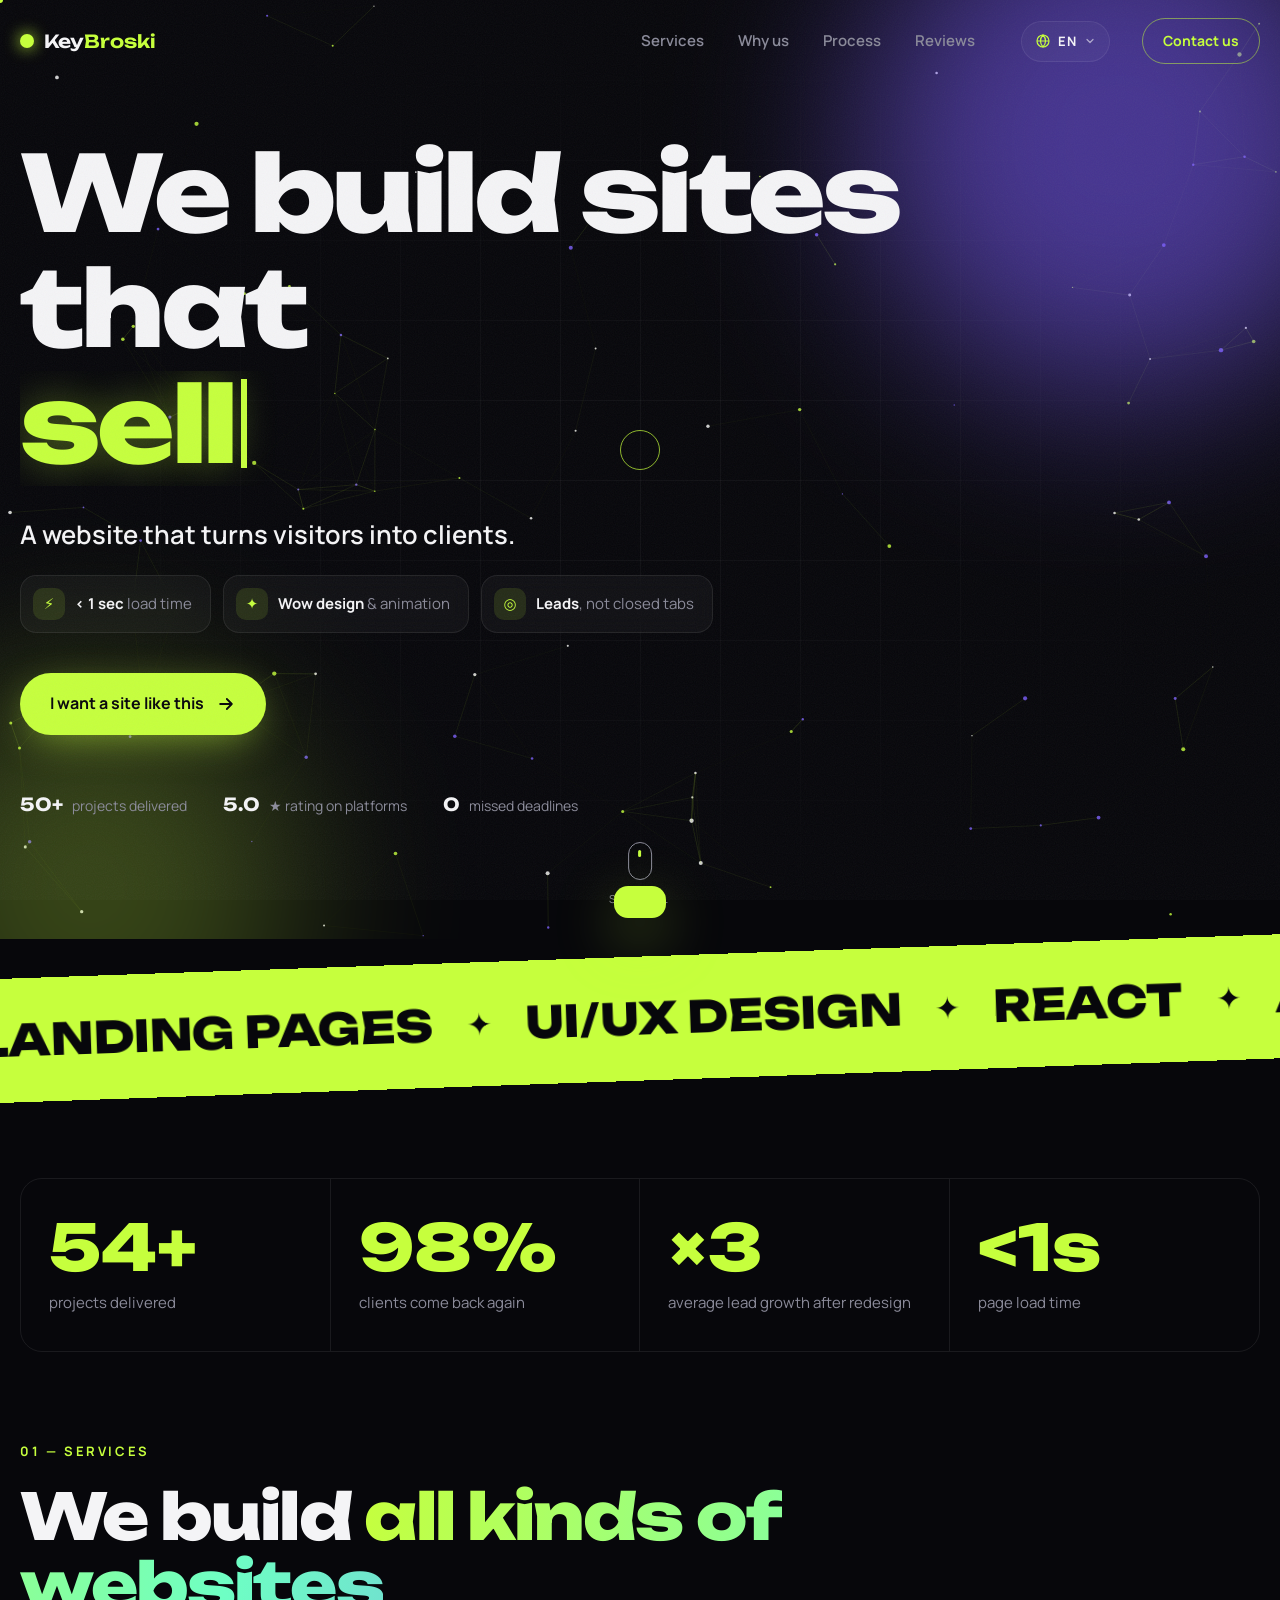
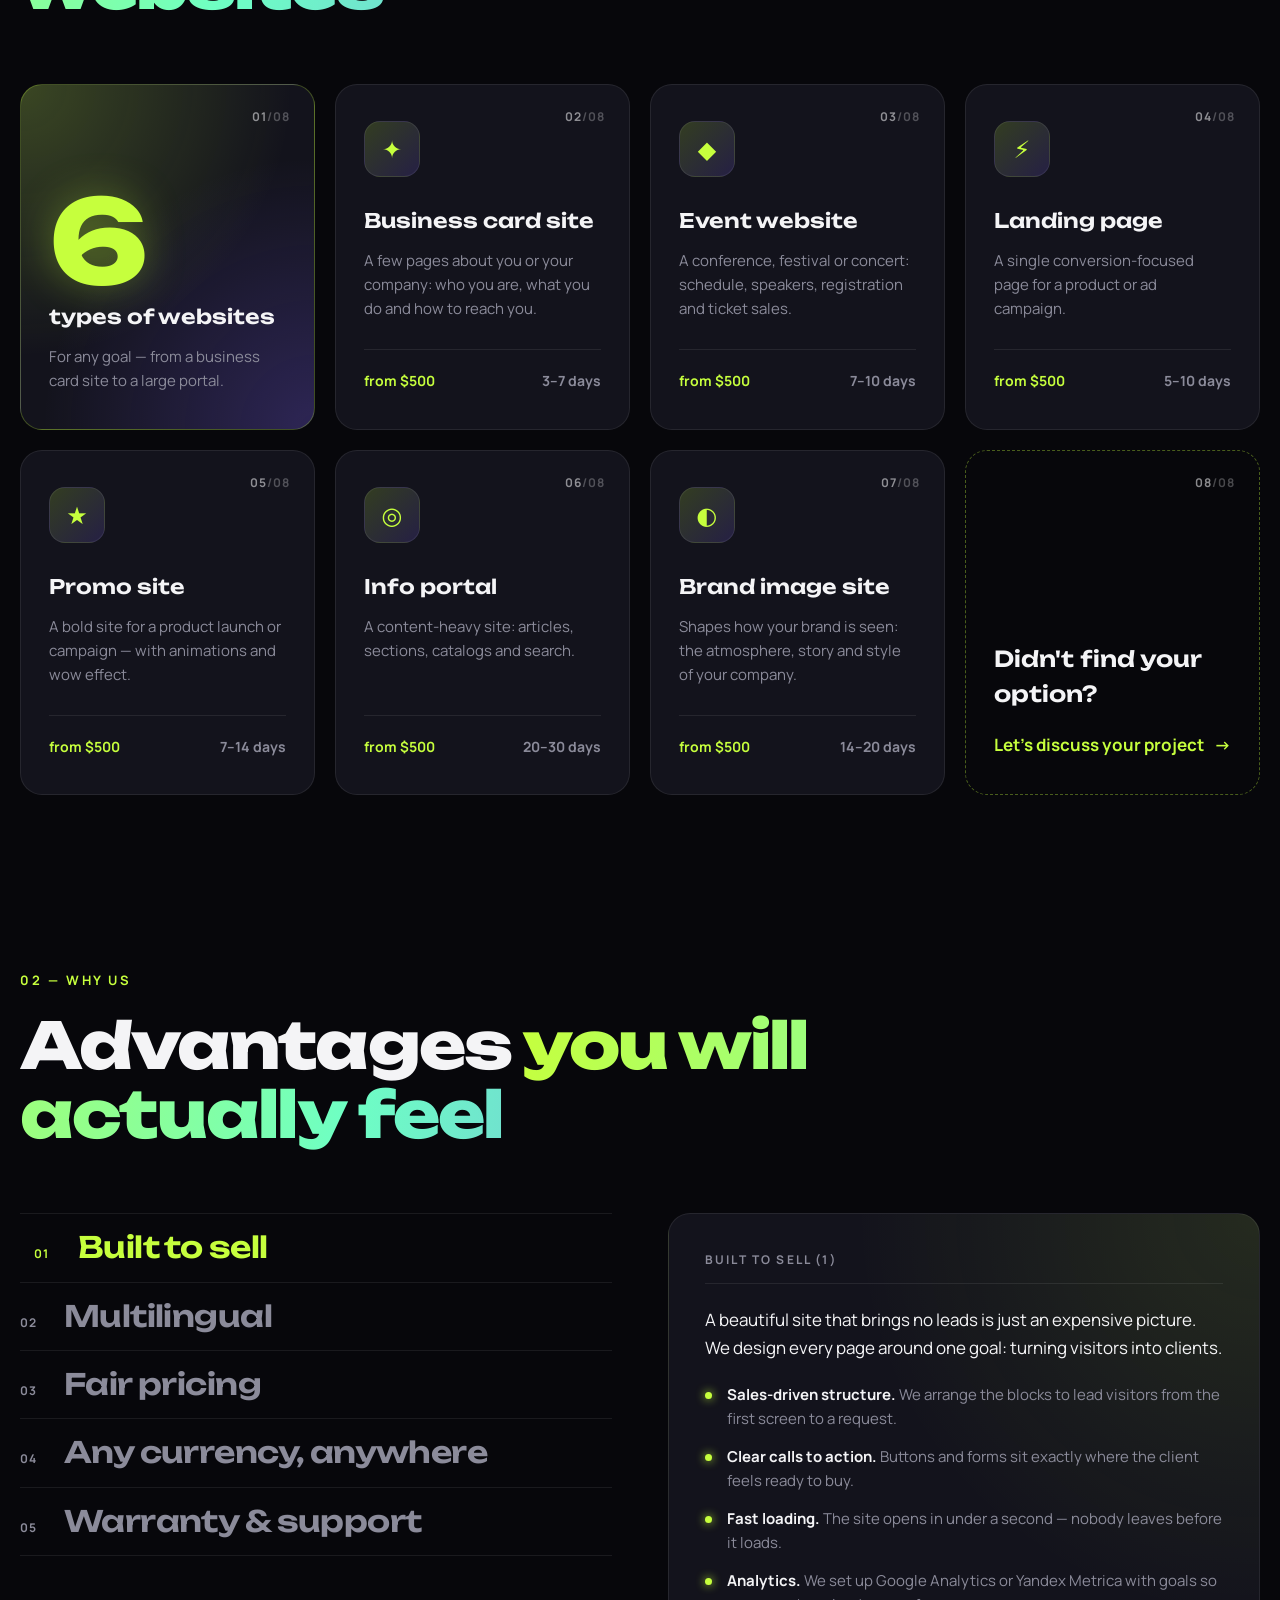
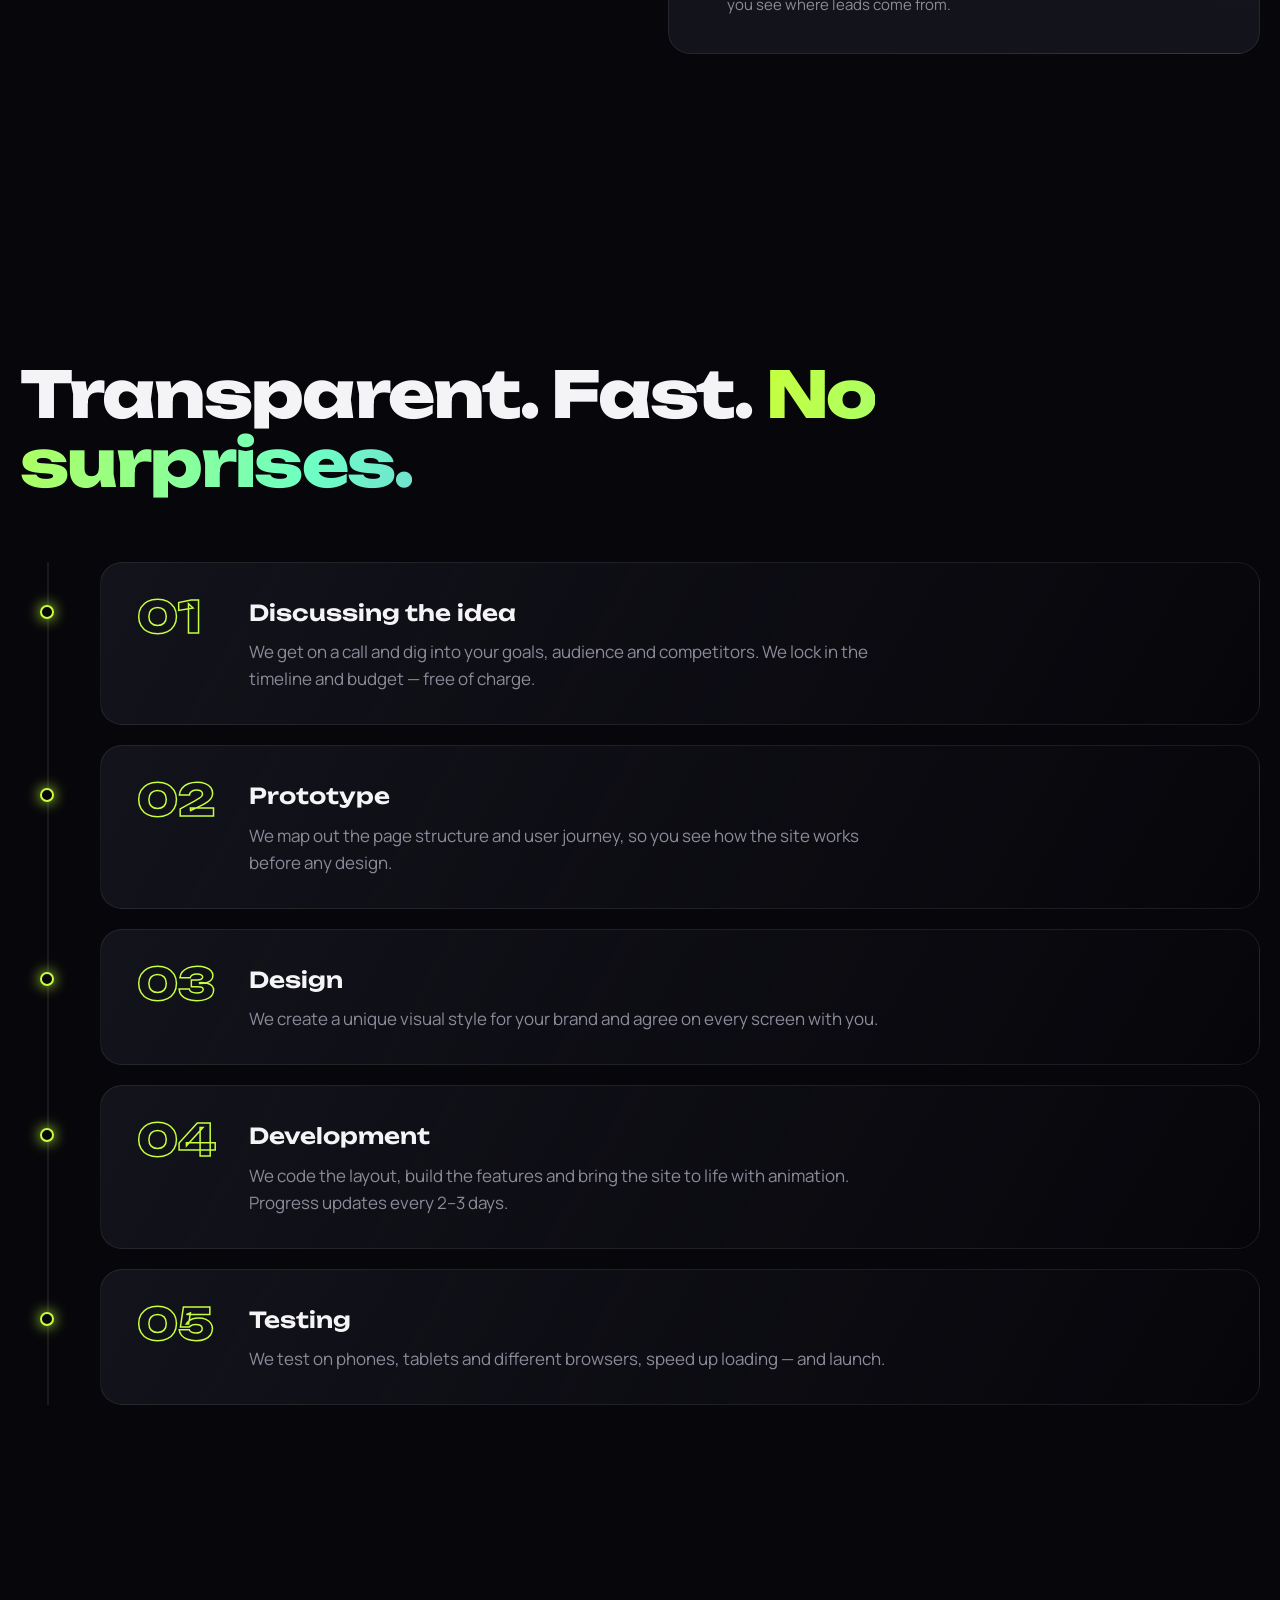
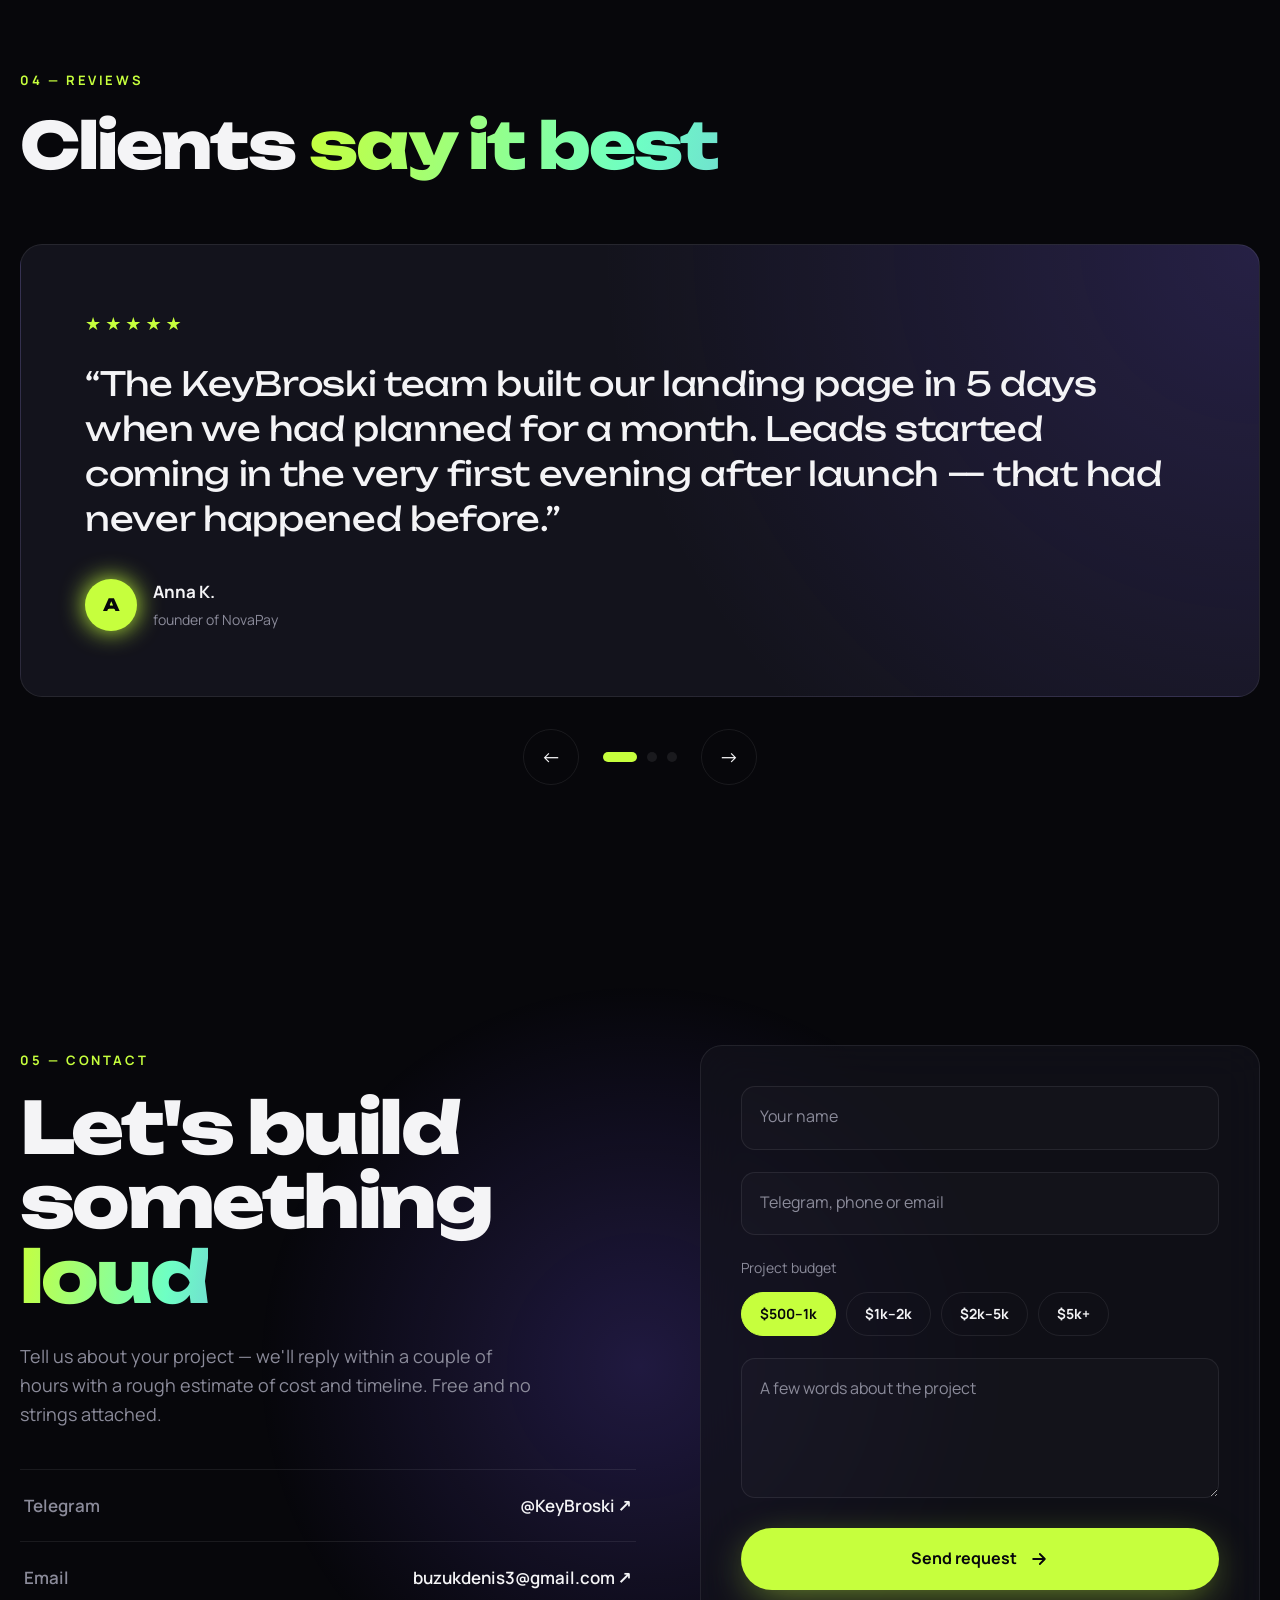
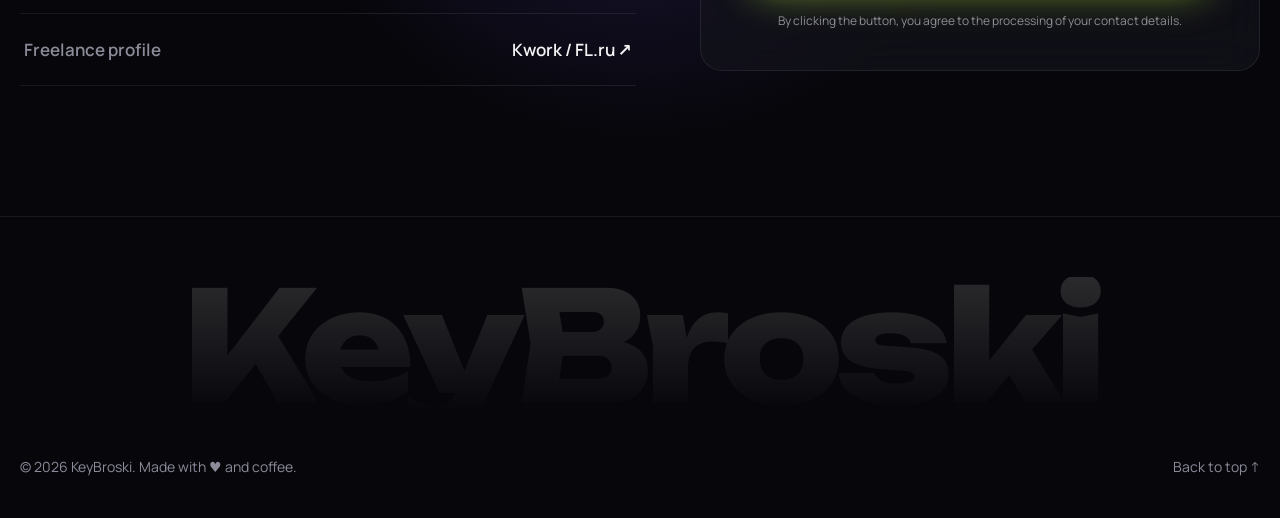
==== commit 06cfe42d: "Polish language, real contacts (@KeyBroski, email) Co-Authored-By: Claude Opus 5.5 (1M context) <nor" ====
--- a/index.html
+++ b/index.html
@@ -18,7 +18,7 @@
   <link rel="preconnect" href="https://fonts.gstatic.com" crossorigin>
   <link href="https://fonts.googleapis.com/css2?family=Manrope:wght@400;500;600;700&family=Unbounded:wght@400;600;800&display=swap" rel="stylesheet">
 
-  <link rel="stylesheet" href="css/style.css?v=15">
+  <link rel="stylesheet" href="css/style.css?v=16">
 </head>
 <body class="is-loading">
 
@@ -66,6 +66,7 @@
           <button type="button" class="lang__btn" data-lang="uk" data-cursor="hover"><span>Українська</span><small>UK</small></button>
           <button type="button" class="lang__btn" data-lang="en" data-cursor="hover"><span>English</span><small>EN</small></button>
           <button type="button" class="lang__btn" data-lang="es" data-cursor="hover"><span>Español</span><small>ES</small></button>
+          <button type="button" class="lang__btn" data-lang="pl" data-cursor="hover"><span>Polski</span><small>PL</small></button>
         </div>
       </div>
 
@@ -465,11 +466,11 @@
           <p class="contact__text reveal" data-i18n="contact.text">Расскажите о проекте — ответим в течение пары часов и пришлём примерную оценку стоимости и сроков. Это бесплатно и ни к чему не обязывает.</p>
 
           <div class="contact__links reveal">
-            <a href="https://t.me/your_username" target="_blank" rel="noopener" class="contact__link" data-cursor="hover">
-              <span>Telegram</span><span>@your_username ↗</span>
+            <a href="https://t.me/KeyBroski" target="_blank" rel="noopener" class="contact__link" data-cursor="hover">
+              <span>Telegram</span><span>@KeyBroski ↗</span>
             </a>
-            <a href="mailto:hello@example.com" class="contact__link" data-cursor="hover">
-              <span>Email</span><span>hello@example.com ↗</span>
+            <a href="mailto:buzukdenis3@gmail.com" class="contact__link" data-cursor="hover">
+              <span>Email</span><span>buzukdenis3@gmail.com ↗</span>
             </a>
             <a href="https://kwork.ru/" target="_blank" rel="noopener" class="contact__link" data-cursor="hover">
               <span data-i18n="contact.market">Профиль на бирже</span><span>Kwork / FL.ru ↗</span>
@@ -524,7 +525,7 @@
   <!-- Уведомление -->
   <div class="toast" id="toast" role="status" aria-live="polite"></div>
 
-  <script src="js/i18n.js?v=15"></script>
-  <script src="js/main.js?v=15"></script>
+  <script src="js/i18n.js?v=16"></script>
+  <script src="js/main.js?v=16"></script>
 </body>
 </html>
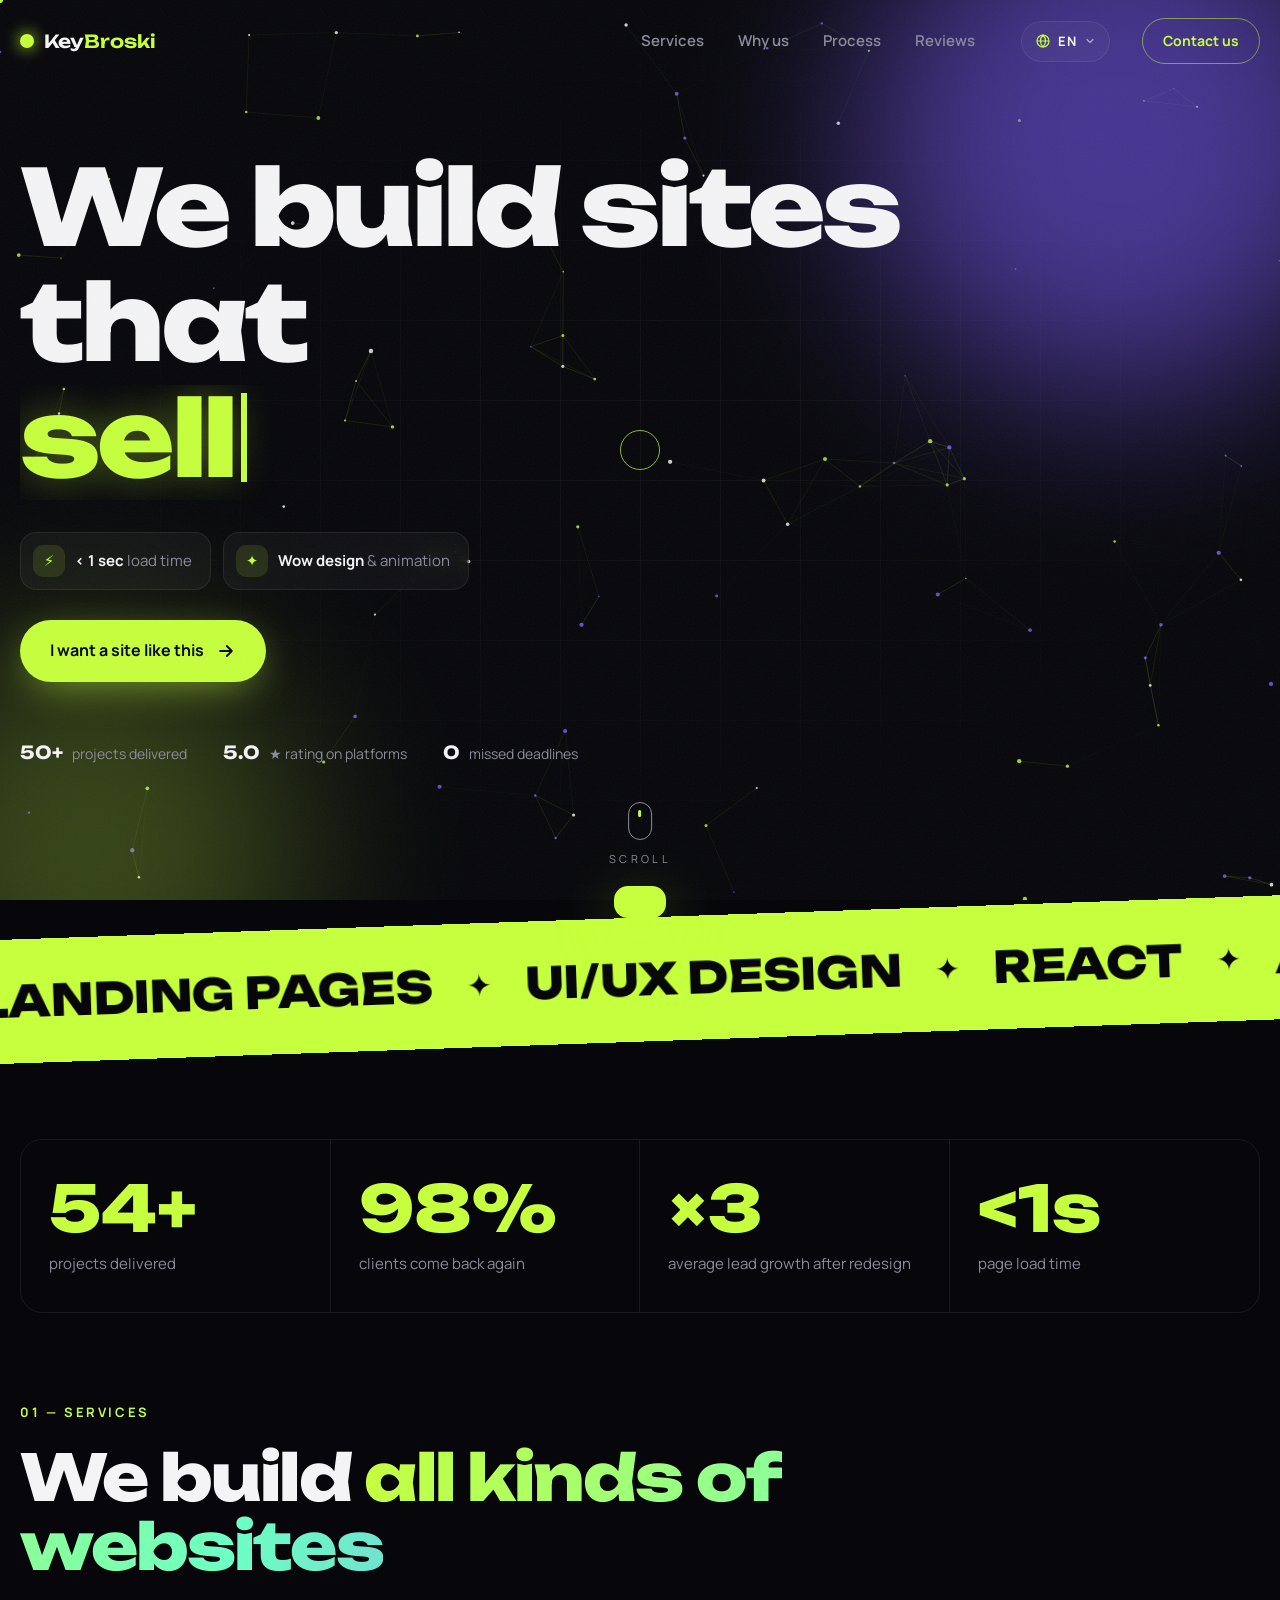
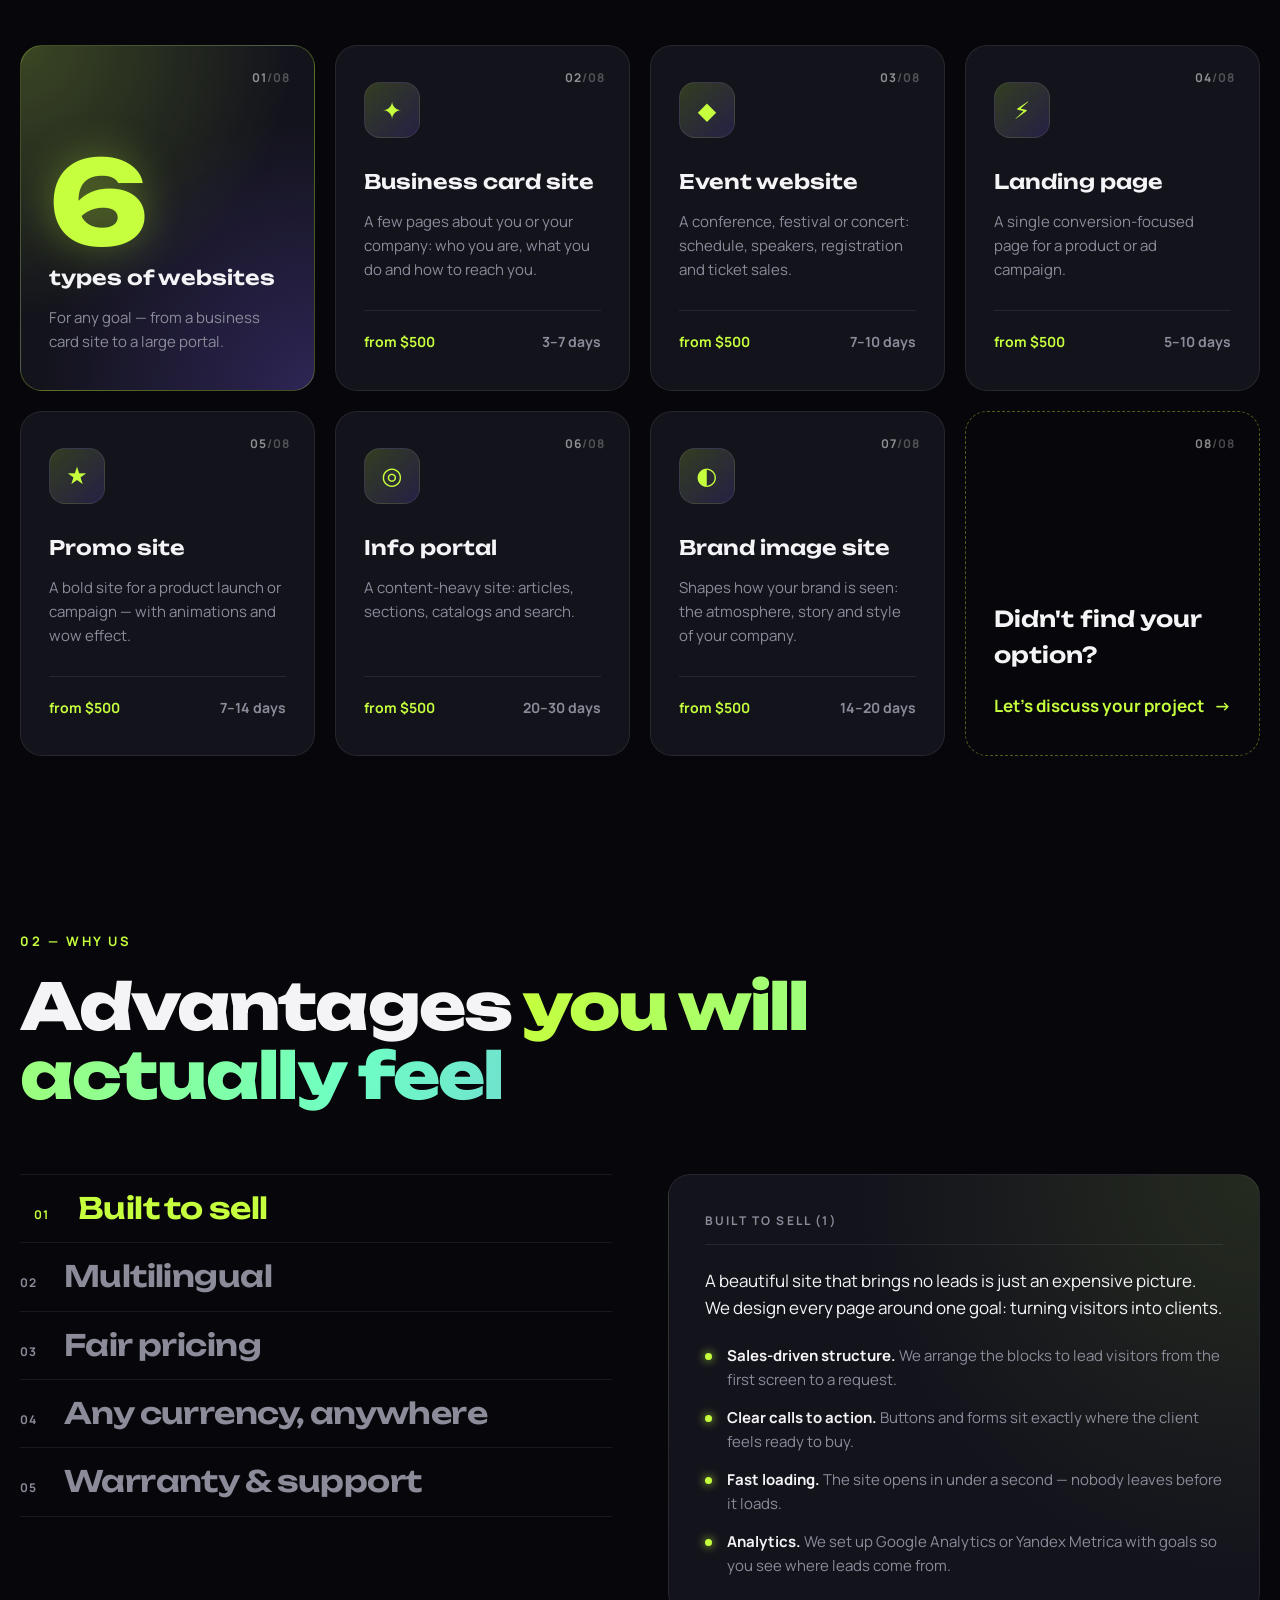
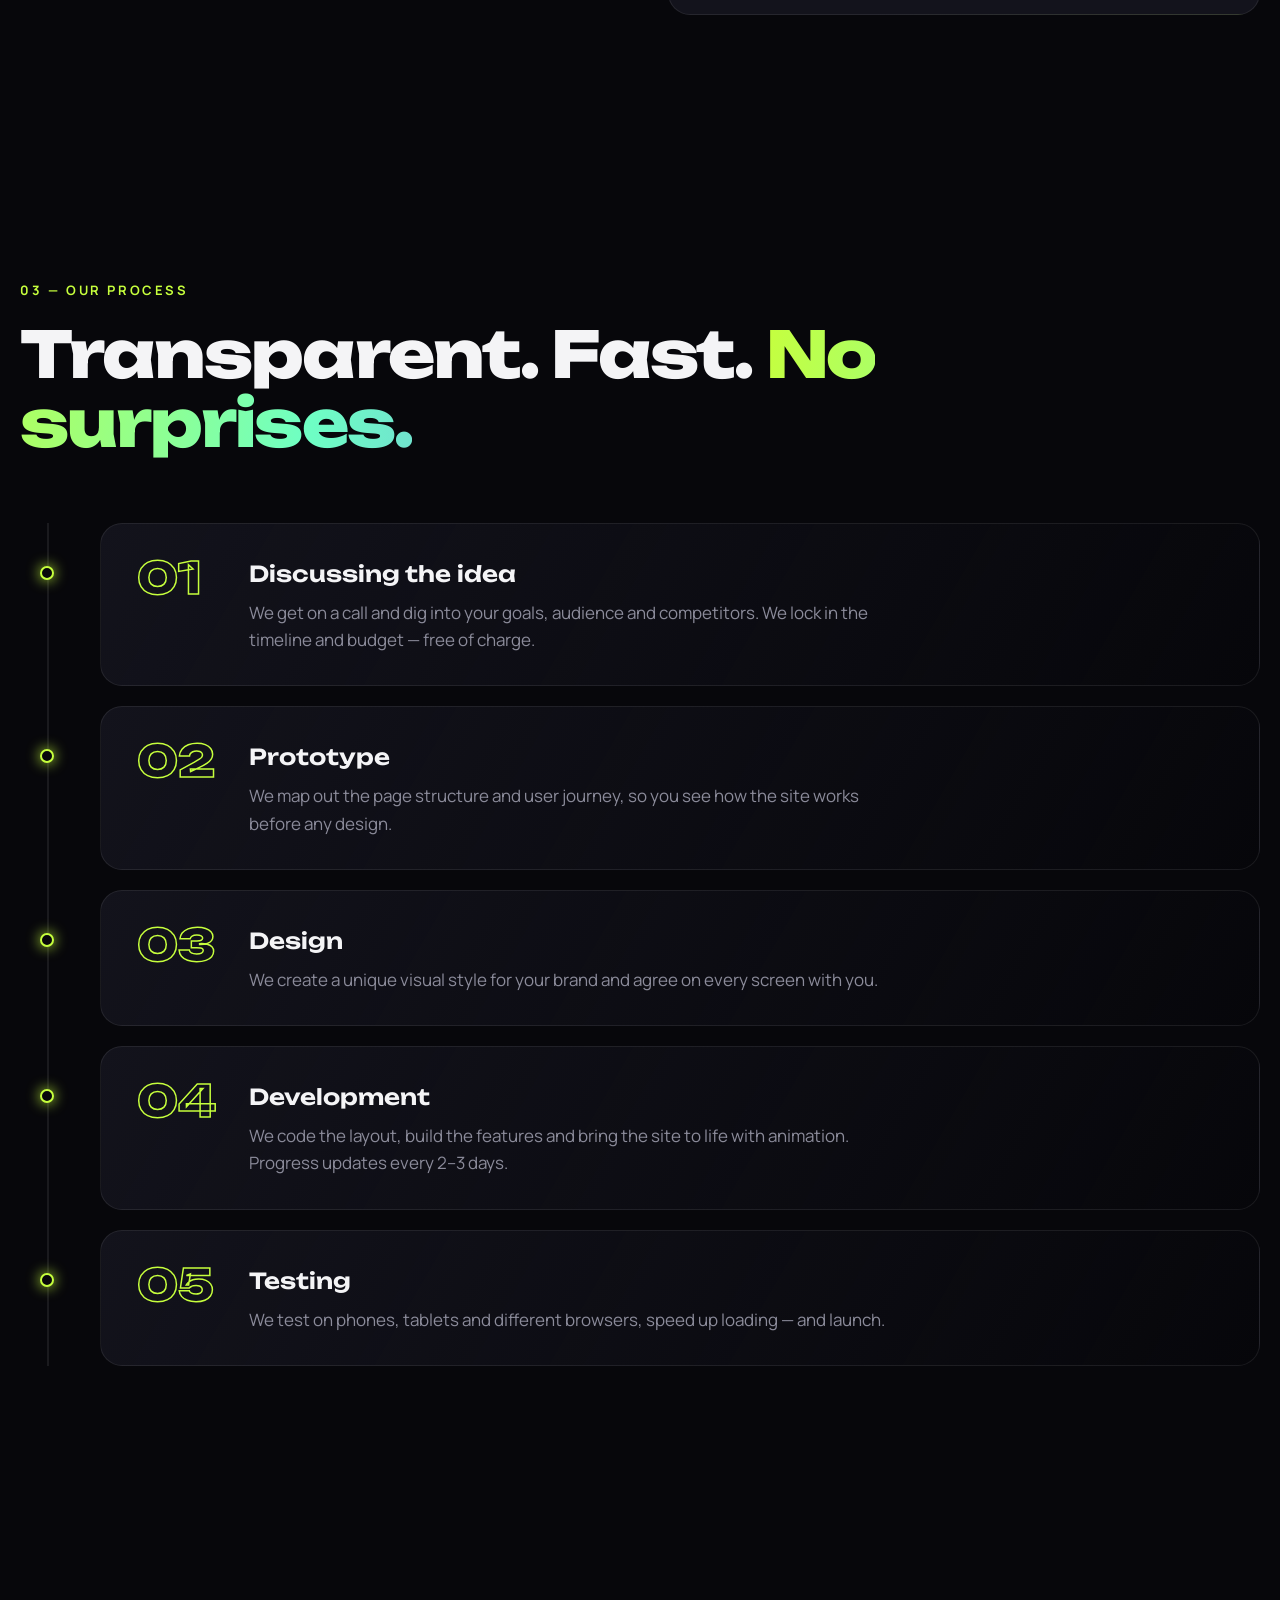
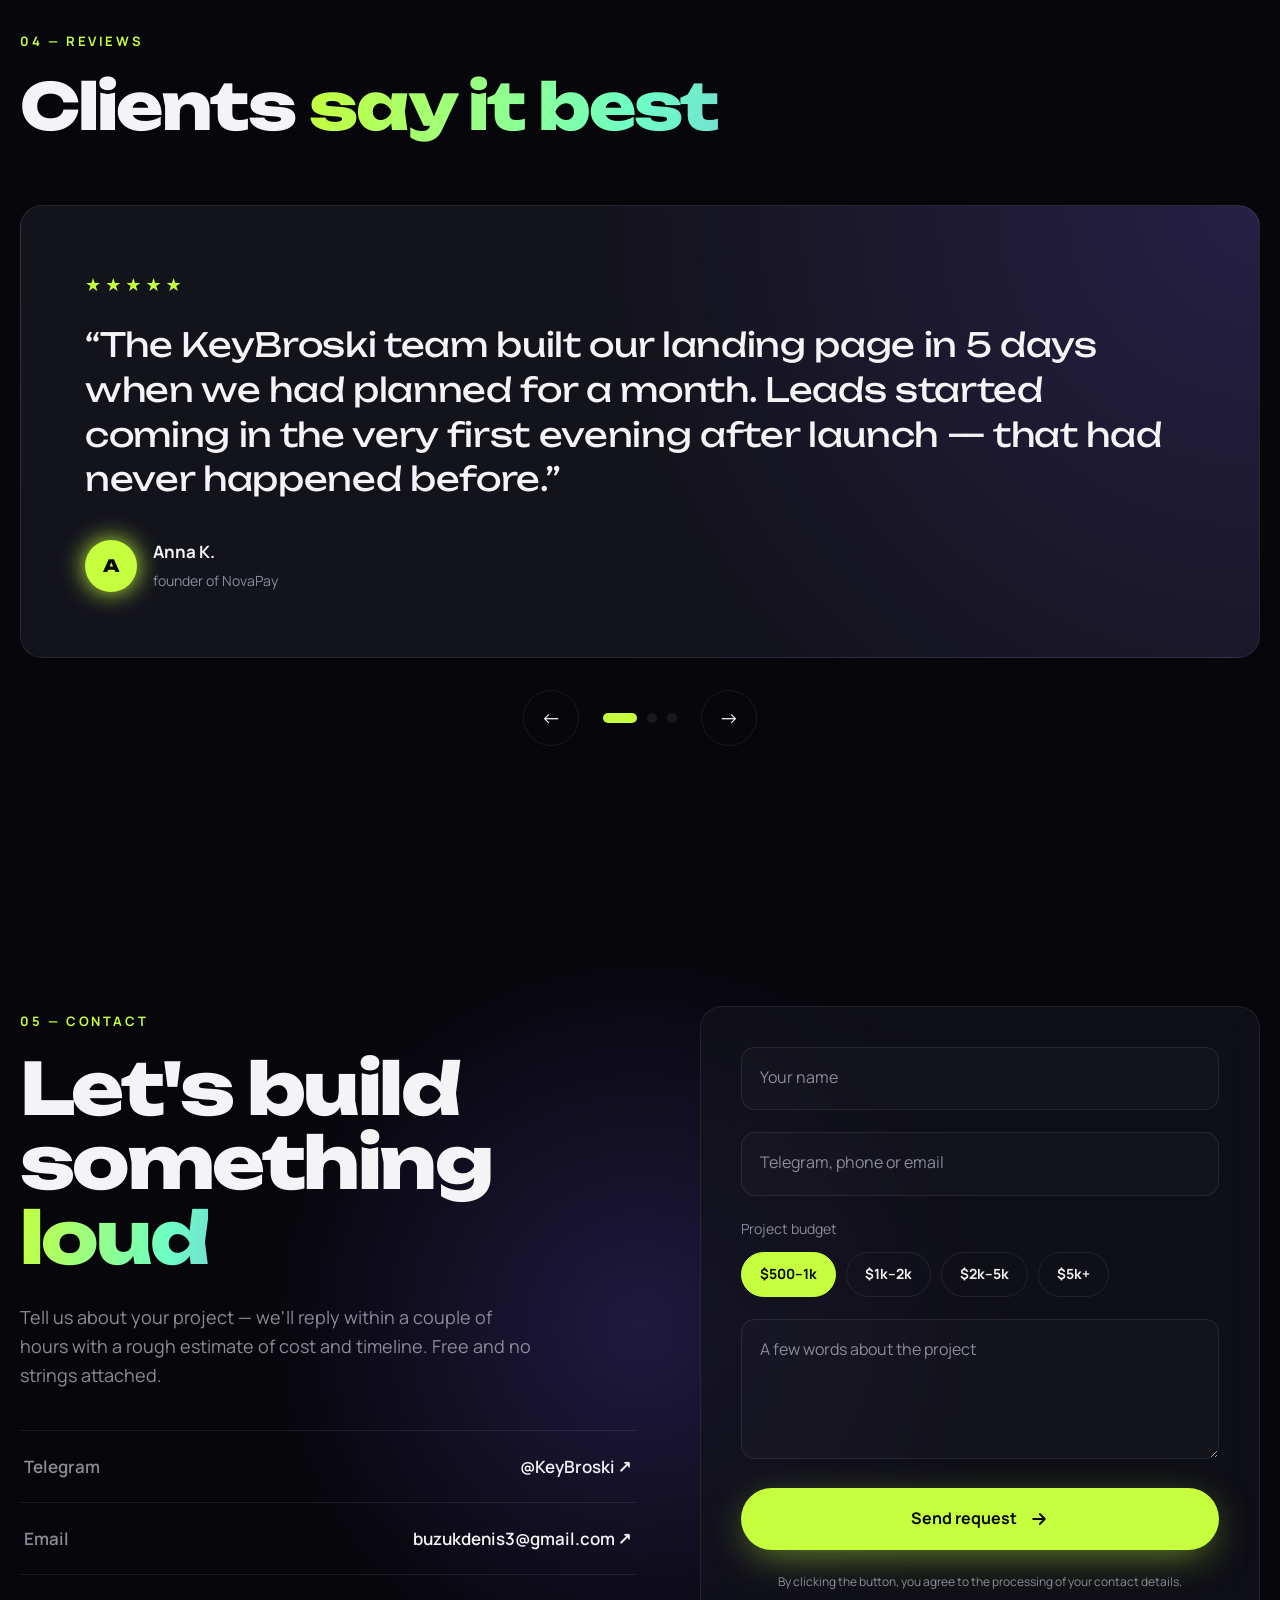
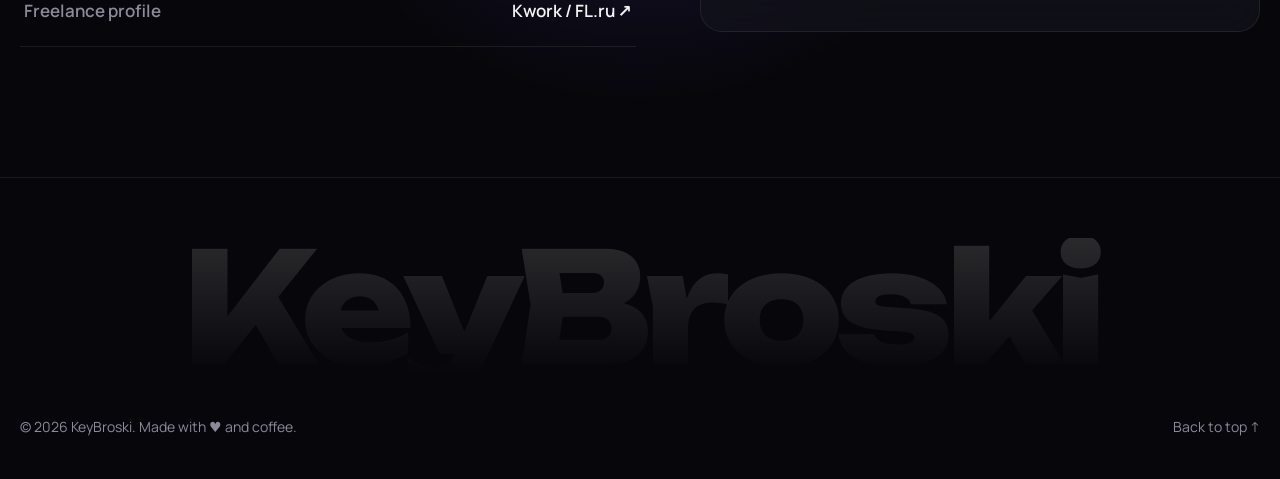
==== commit 116ff282: "Hero: remove subtitle and third badge, move button up Co-Authored-By: Claude Opus 5.5 (1M context) <" ====
--- a/index.html
+++ b/index.html
@@ -18,7 +18,7 @@
   <link rel="preconnect" href="https://fonts.gstatic.com" crossorigin>
   <link href="https://fonts.googleapis.com/css2?family=Manrope:wght@400;500;600;700&family=Unbounded:wght@400;600;800&display=swap" rel="stylesheet">
 
-  <link rel="stylesheet" href="css/style.css?v=16">
+  <link rel="stylesheet" href="css/style.css?v=17">
 </head>
 <body class="is-loading">
 
@@ -103,12 +103,9 @@
           <span class="line"><span class="line__inner"><span class="hero__word" id="heroWord">продают</span></span></span>
         </h1>
 
-        <p class="hero__subtitle reveal" data-i18n="hero.sub">Сайт, который превращает посетителей в клиентов.</p>
-
         <ul class="hero__features reveal">
           <li><span class="hero__feature-icon" aria-hidden="true">⚡</span><span data-i18n="hero.f1"><b>&lt; 1 сек</b> загрузка</span></li>
           <li><span class="hero__feature-icon" aria-hidden="true">✦</span><span data-i18n="hero.f2"><b>Вау-дизайн</b> и анимации</span></li>
-          <li><span class="hero__feature-icon" aria-hidden="true">◎</span><span data-i18n="hero.f3"><b>Заявки</b>, а не закрытые вкладки</span></li>
         </ul>
 
         <div class="hero__actions reveal">
@@ -525,7 +522,7 @@
   <!-- Уведомление -->
   <div class="toast" id="toast" role="status" aria-live="polite"></div>
 
-  <script src="js/i18n.js?v=16"></script>
-  <script src="js/main.js?v=16"></script>
+  <script src="js/i18n.js?v=17"></script>
+  <script src="js/main.js?v=17"></script>
 </body>
 </html>
--- a/css/style.css
+++ b/css/style.css
@@ -543,7 +543,7 @@
   display: flex;
   flex-wrap: wrap;
   gap: 12px;
-  margin-bottom: 40px;
+  margin-bottom: 30px;
 }
 
 .hero__features li {
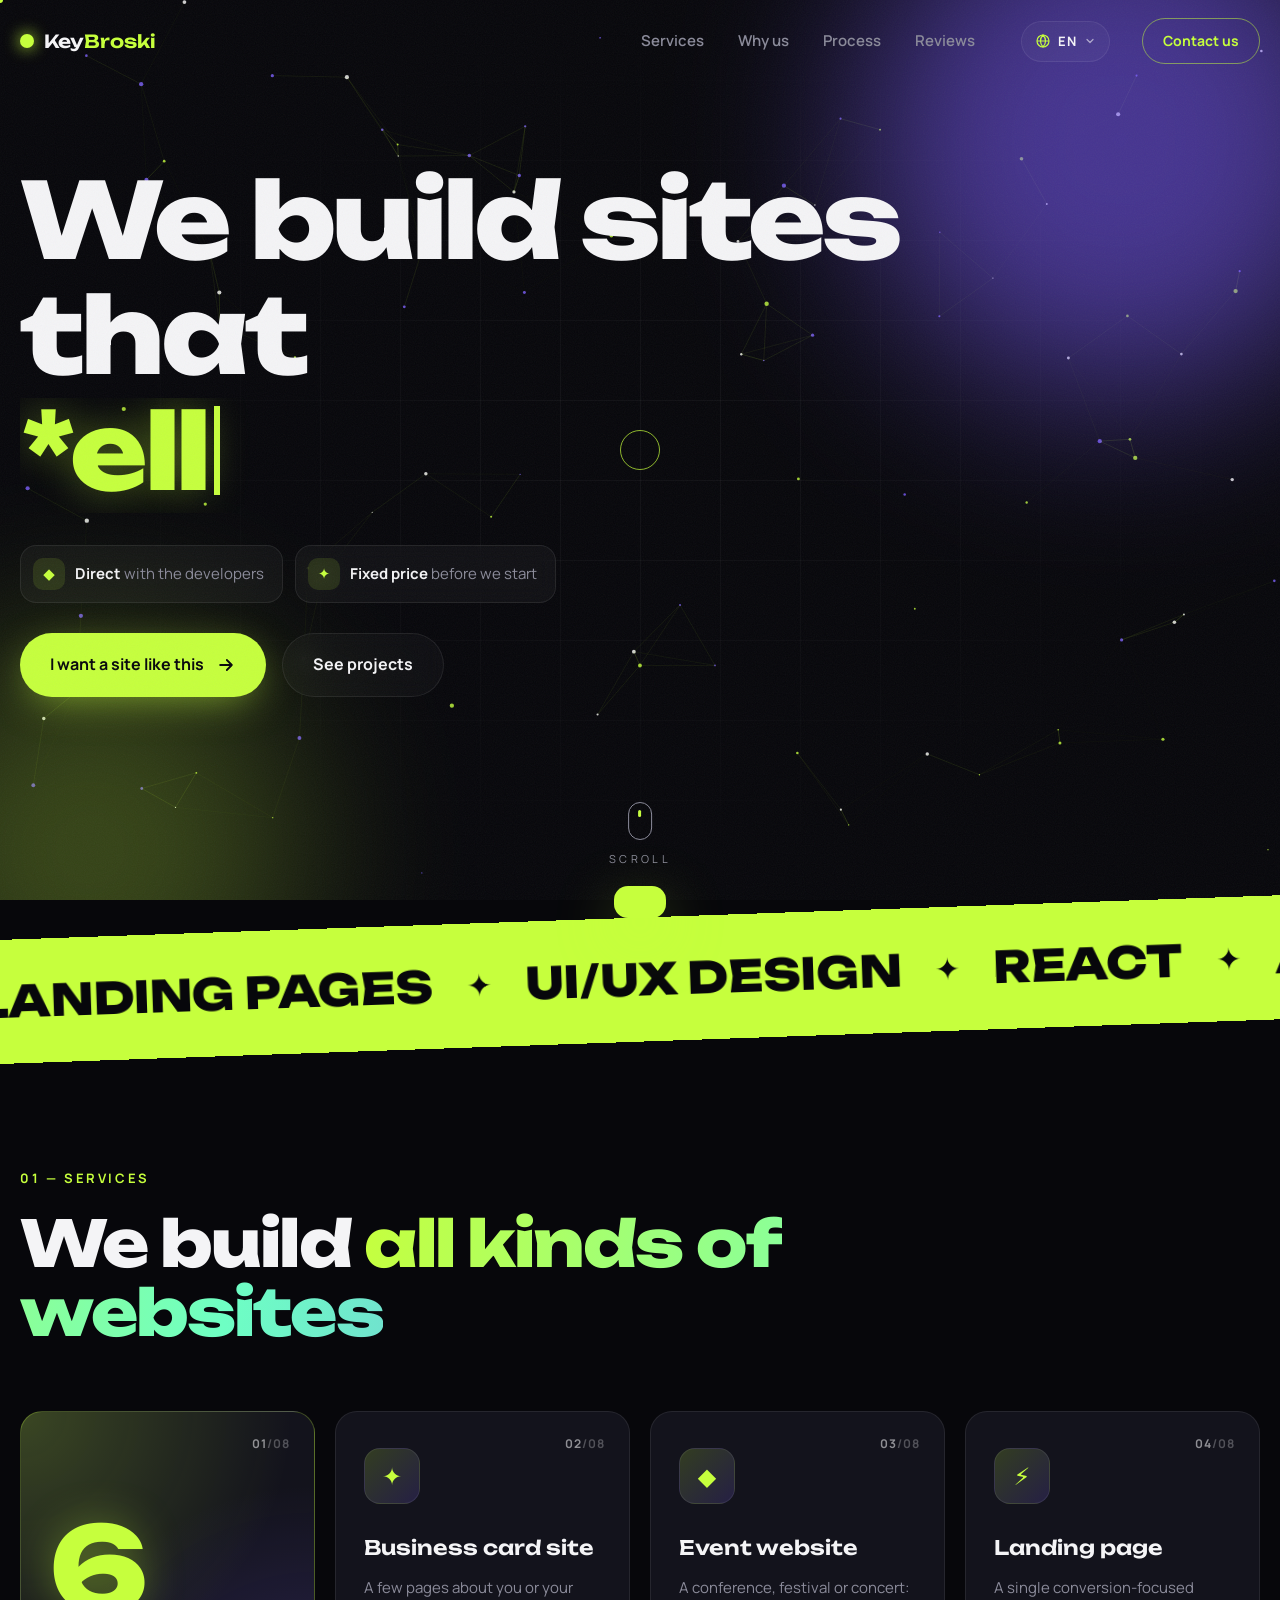
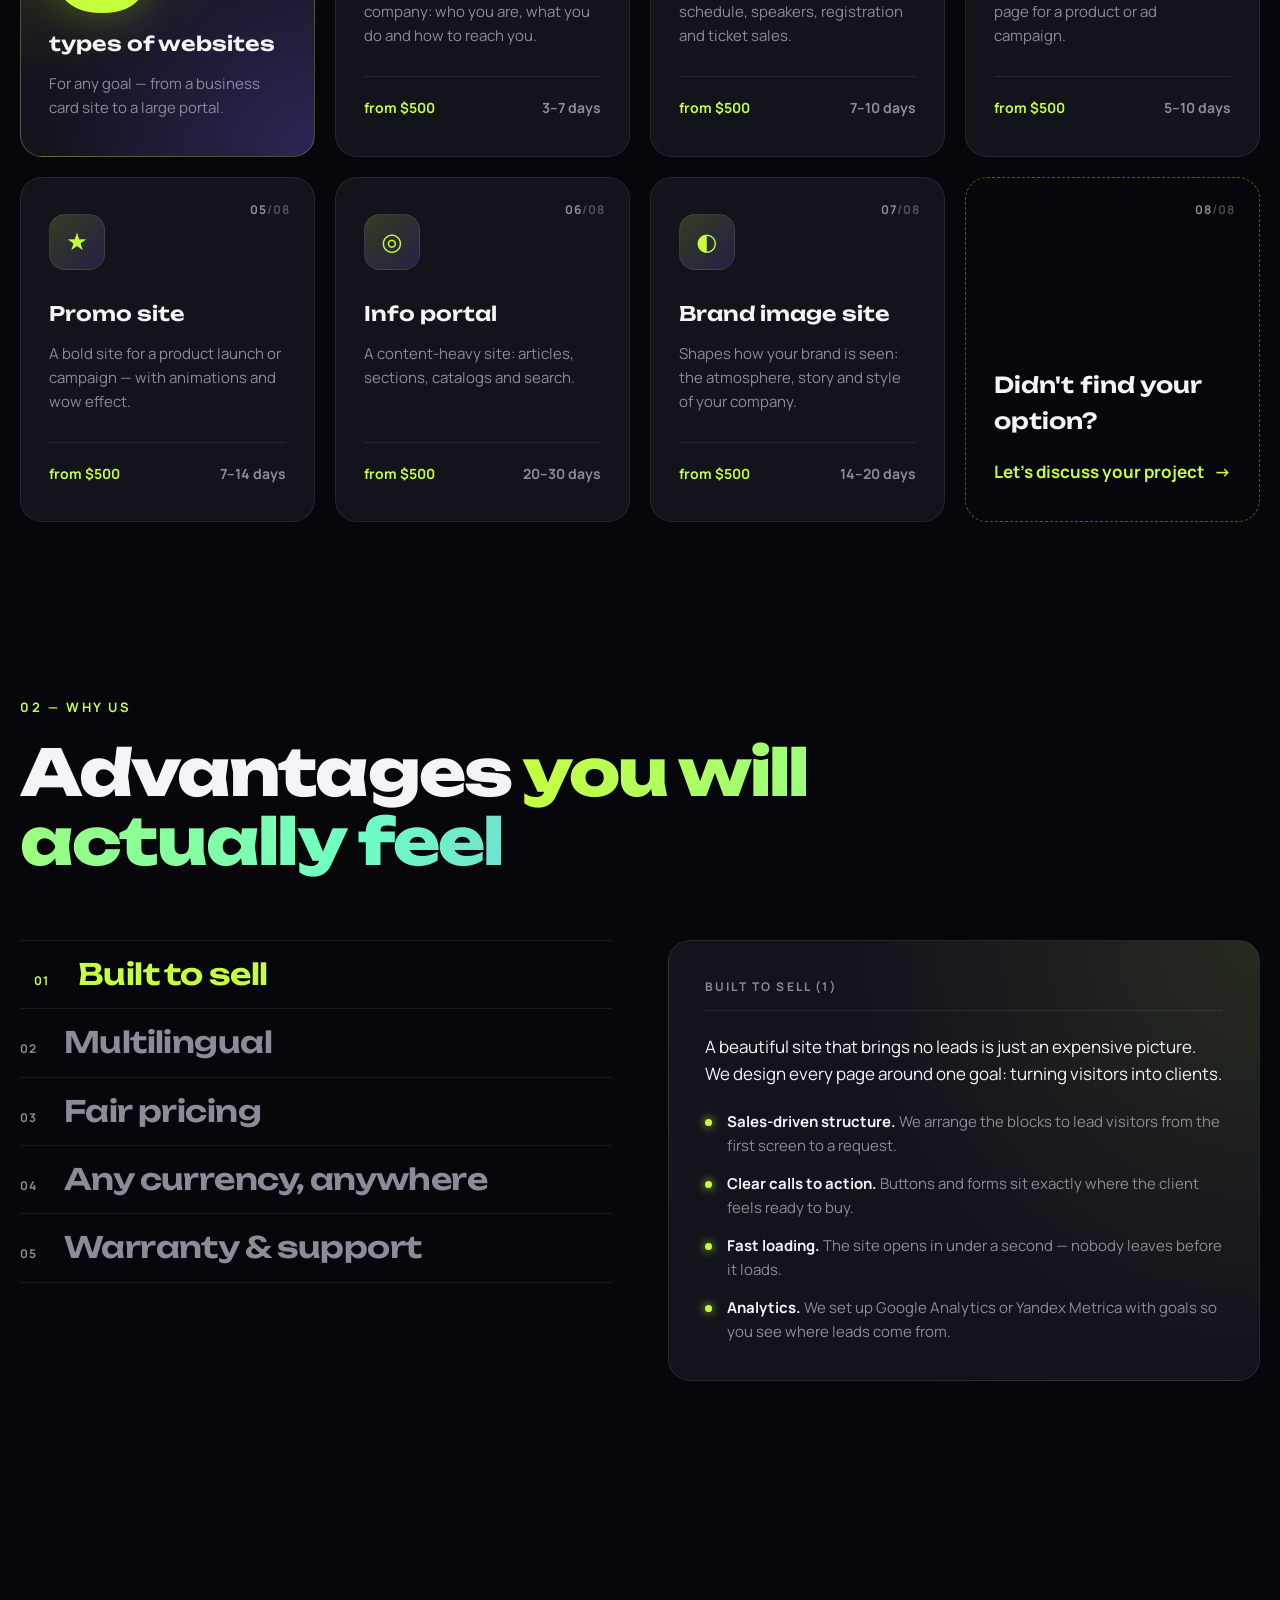
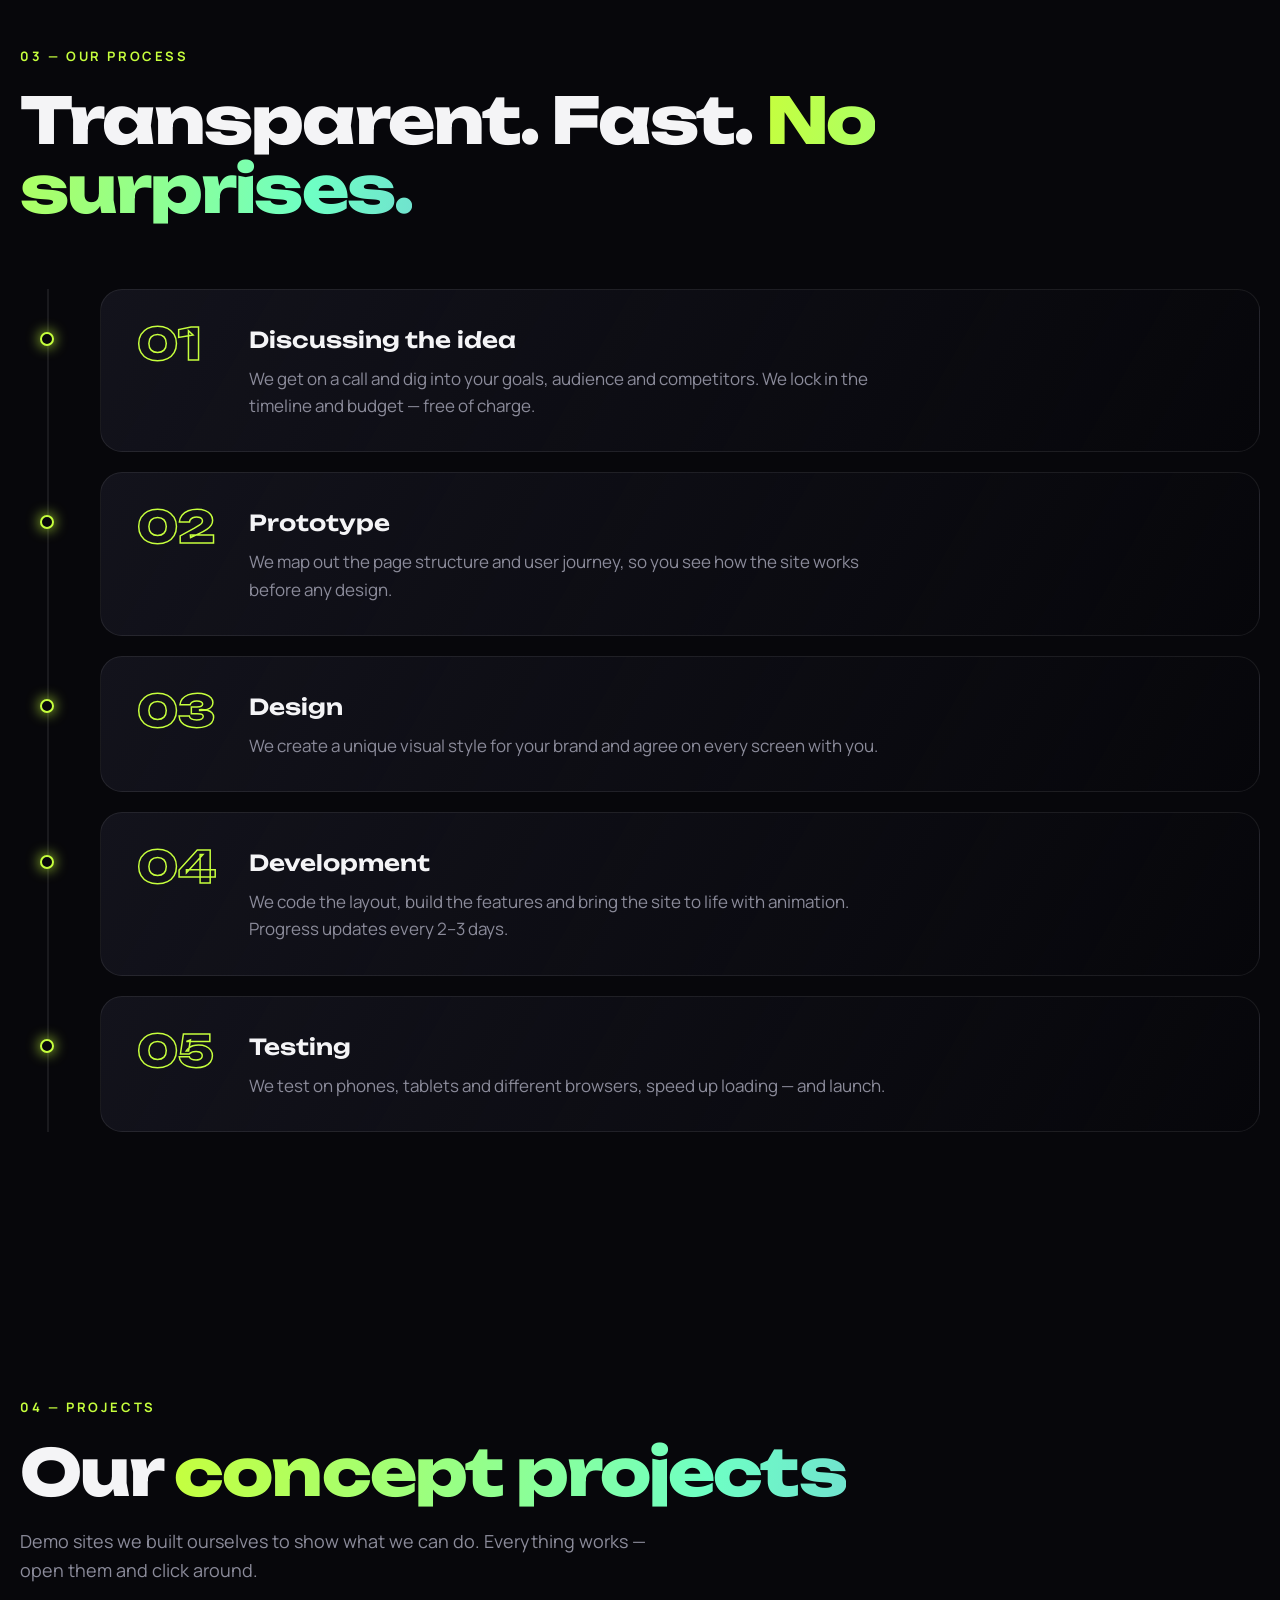
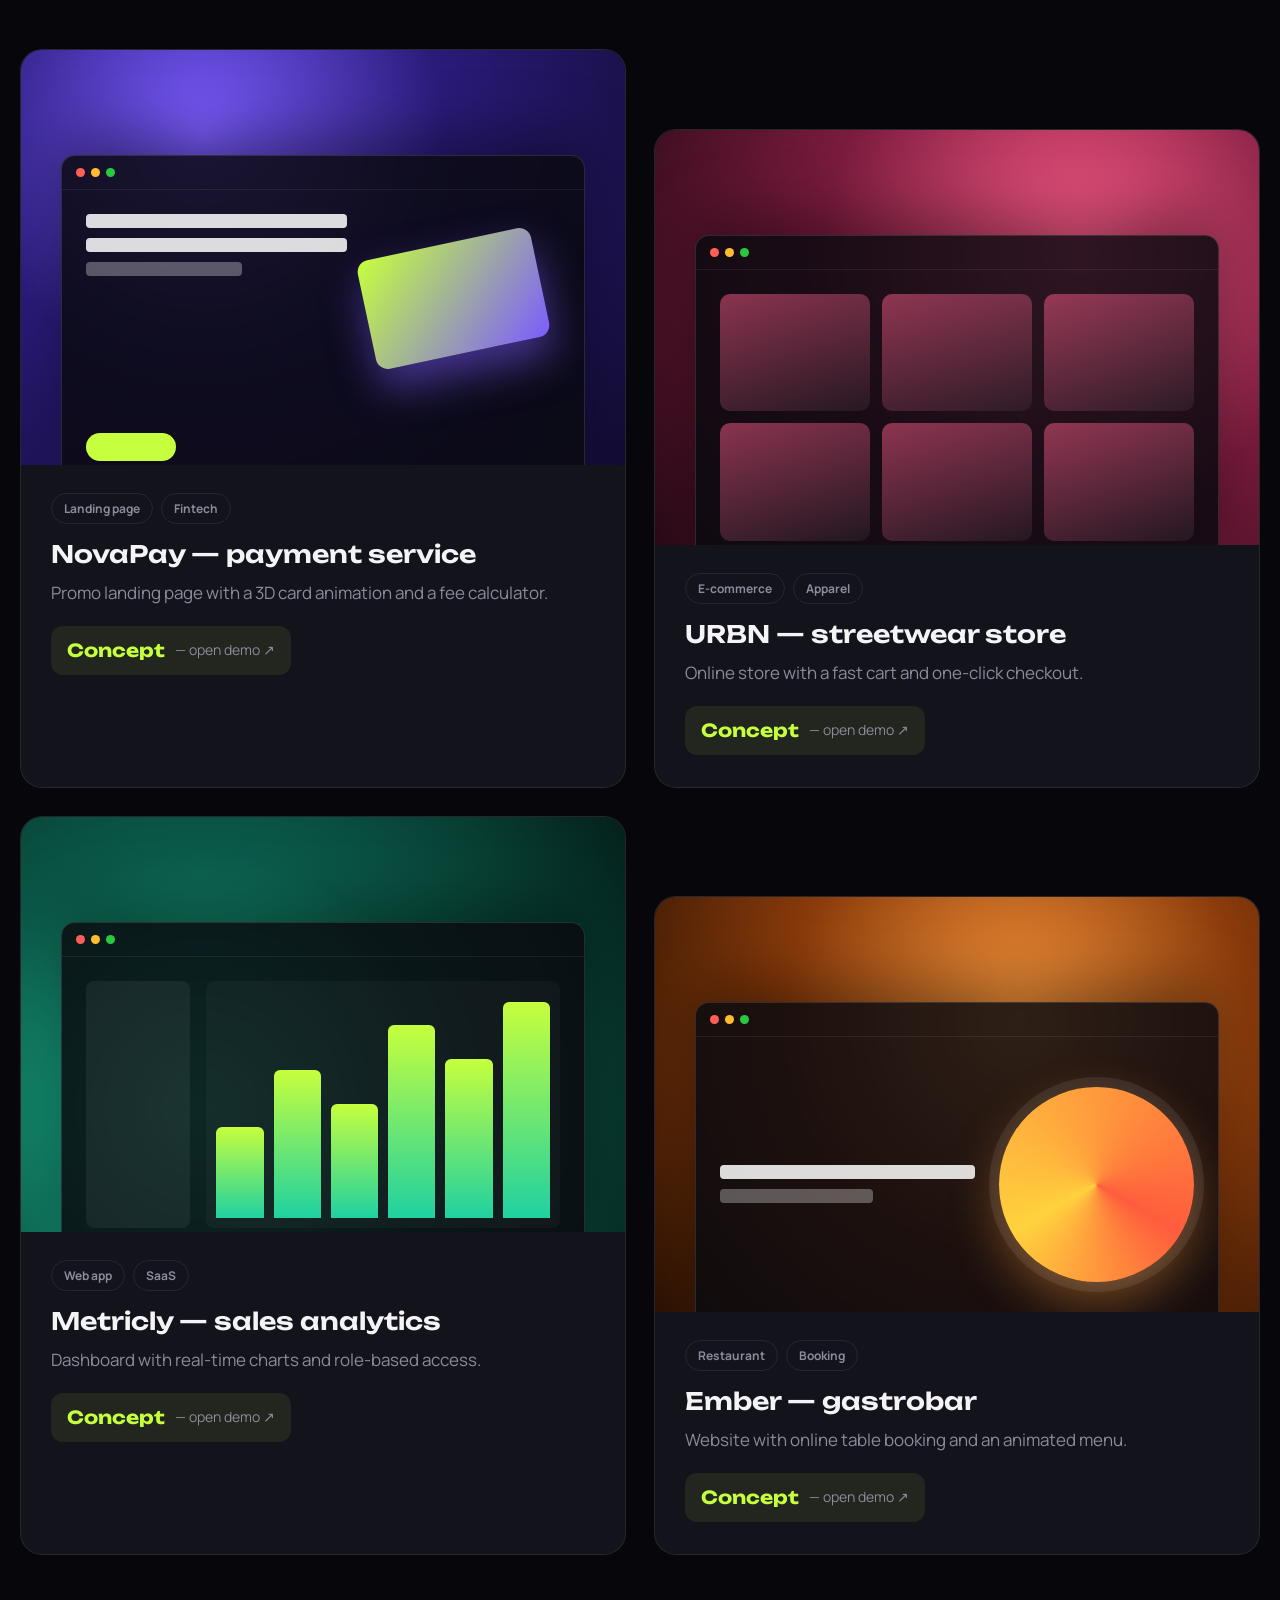
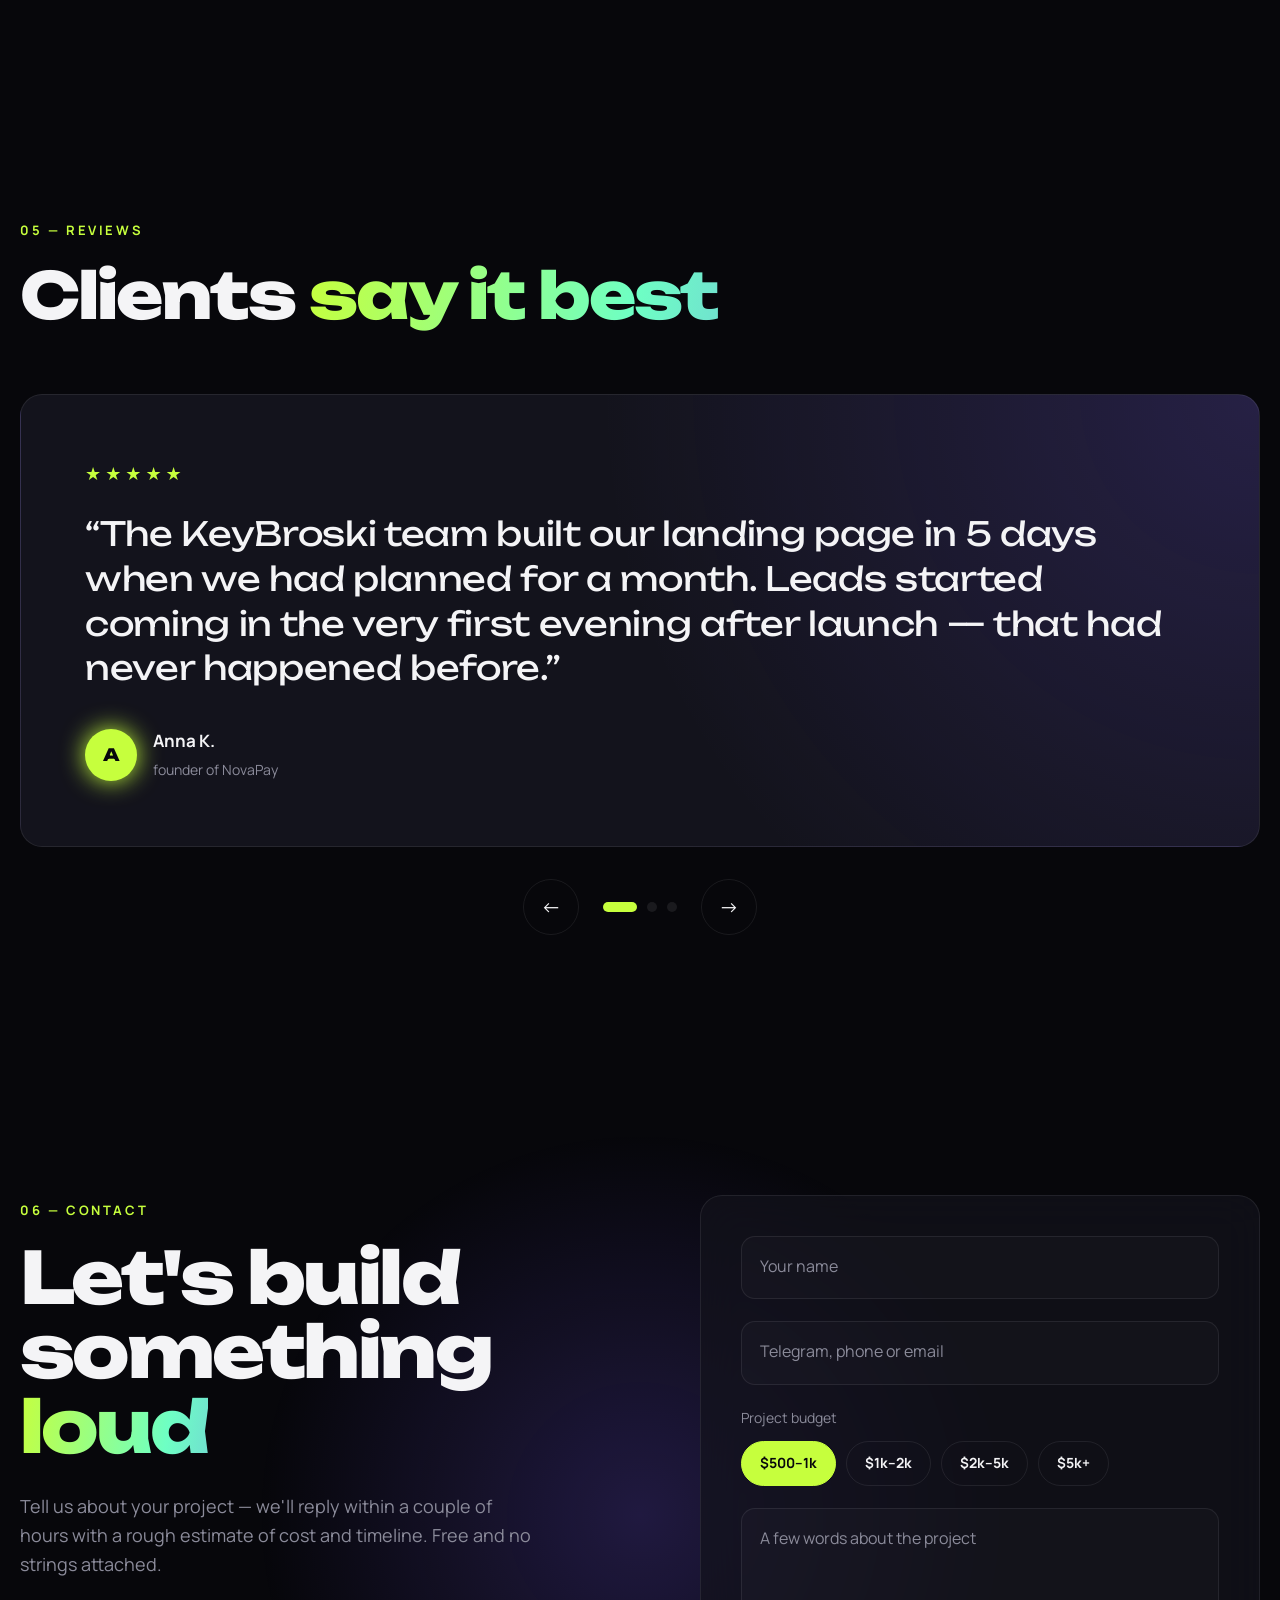
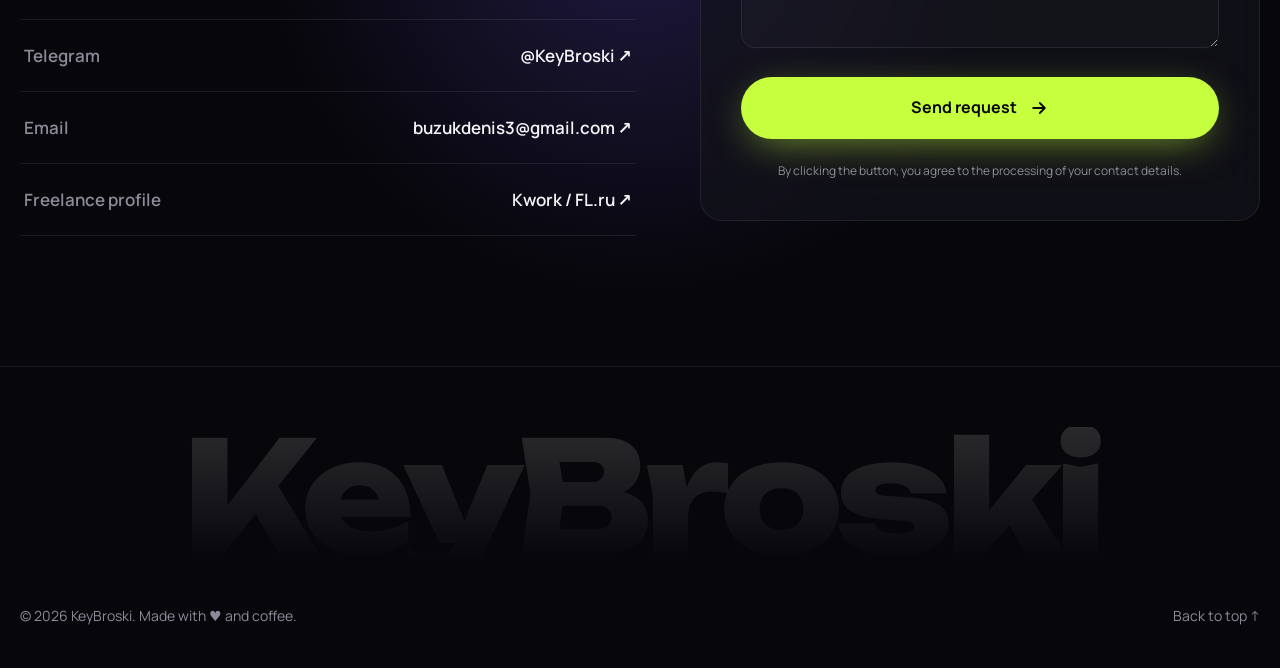
==== commit 36ca1333: "Honest hero badges, drop invented stats, show demo projects as concepts, defer scripts and fonts Co-" ====
--- a/index.html
+++ b/index.html
@@ -16,9 +16,10 @@
 
   <link rel="preconnect" href="https://fonts.googleapis.com">
   <link rel="preconnect" href="https://fonts.gstatic.com" crossorigin>
-  <link href="https://fonts.googleapis.com/css2?family=Manrope:wght@400;500;600;700&family=Unbounded:wght@400;600;800&display=swap" rel="stylesheet">
-
-  <link rel="stylesheet" href="css/style.css?v=17">
+  <link rel="preload" as="style" href="https://fonts.googleapis.com/css2?family=Manrope:wght@400;500;600;700&family=Unbounded:wght@400;600;800&display=swap" onload="this.onload=null;this.rel='stylesheet'">
+  <noscript><link rel="stylesheet" href="https://fonts.googleapis.com/css2?family=Manrope:wght@400;500;600;700&family=Unbounded:wght@400;600;800&display=swap"></noscript>
+
+  <link rel="stylesheet" href="css/style.css?v=18">
 </head>
 <body class="is-loading">
 
@@ -104,8 +105,8 @@
         </h1>
 
         <ul class="hero__features reveal">
-          <li><span class="hero__feature-icon" aria-hidden="true">⚡</span><span data-i18n="hero.f1"><b>&lt; 1 сек</b> загрузка</span></li>
-          <li><span class="hero__feature-icon" aria-hidden="true">✦</span><span data-i18n="hero.f2"><b>Вау-дизайн</b> и анимации</span></li>
+          <li><span class="hero__feature-icon" aria-hidden="true">◆</span><span data-i18n="hero.f1"><b>Напрямую</b> с разработчиками</span></li>
+          <li><span class="hero__feature-icon" aria-hidden="true">✦</span><span data-i18n="hero.f2"><b>Фиксированная цена</b> до старта</span></li>
         </ul>
 
         <div class="hero__actions reveal">
@@ -113,18 +114,18 @@
             <span data-i18n="hero.cta1">Хочу такой сайт</span>
             <svg width="20" height="20" viewBox="0 0 24 24" fill="none" aria-hidden="true"><path d="M5 12h14M13 6l6 6-6 6" stroke="currentColor" stroke-width="2.2" stroke-linecap="round" stroke-linejoin="round"/></svg>
           </a>
-          <!-- СКРЫТО (кнопка Смотреть кейсы):
-<a href="#works" class="btn btn--ghost magnetic" data-cursor="hover">
-            <span data-i18n="hero.cta2">Смотреть кейсы</span>
-          </a>
-      -->
-        </div>
-
-        <ul class="hero__trust reveal">
+          <a href="#works" class="btn btn--ghost magnetic" data-cursor="hover">
+            <span data-i18n="hero.cta2">Смотреть проекты</span>
+          </a>
+        </div>
+
+        <!-- СКРЫТО (цифры в hero):
+<ul class="hero__trust reveal">
           <li data-i18n="hero.trust1"><b>50+</b> проектов сдано</li>
           <li data-i18n="hero.trust2"><b>5.0</b> ★ рейтинг на биржах</li>
           <li data-i18n="hero.trust3"><b>0</b> сорванных дедлайнов</li>
         </ul>
+      -->
       </div>
 
       <a href="#marquee" class="scroll-hint" data-i18n-aria="aria.scroll" aria-label="Прокрутить вниз" data-cursor="hover">
@@ -146,7 +147,8 @@
     </section>
 
     <!-- ===== Цифры ===== -->
-    <section class="stats">
+    <!-- СКРЫТО (блок статистики):
+<section class="stats">
       <div class="container stats__grid">
         <div class="stat reveal">
           <div class="stat__num"><span class="counter" data-target="54">0</span>+</div>
@@ -166,6 +168,7 @@
         </div>
       </div>
     </section>
+      -->
 
     <!-- ===== Услуги ===== -->
     <section class="section services" id="services">
@@ -327,12 +330,12 @@
     </section>
 
     <!-- ===== Работы ===== -->
-    <!-- СКРЫТО (кейсы):
-<section class="section works" id="works">
+    <section class="section works" id="works">
       <div class="container">
         <div class="section__head">
-          <span class="section__tag reveal" data-i18n="works.tag">03 — Избранные работы</span>
+          <span class="section__tag reveal" data-i18n="works.tag">04 — Проекты</span>
           <h2 class="section__title reveal" data-i18n="works.title">Кейсы, которые <span class="gradient-text">говорят цифрами</span></h2>
+          <p class="section__lead reveal" data-i18n="works.lead">Демо-сайты, которые мы сделали сами, чтобы показать, что умеем. Всё живое — можно открыть и потыкать.</p>
         </div>
 
         <div class="works__grid">
@@ -416,13 +419,12 @@
         </div>
       </div>
     </section>
-      -->
 
     <!-- ===== Отзывы ===== -->
     <section class="section reviews" id="reviews">
       <div class="container">
         <div class="section__head">
-          <span class="section__tag reveal" data-i18n="reviews.tag">04 — Отзывы</span>
+          <span class="section__tag reveal" data-i18n="reviews.tag">05 — Отзывы</span>
           <h2 class="section__title reveal" data-i18n="reviews.title">Клиенты <span class="gradient-text">говорят сами</span></h2>
         </div>
 
@@ -458,7 +460,7 @@
       <div class="contact__glow" aria-hidden="true"></div>
       <div class="container contact__inner">
         <div class="contact__left">
-          <span class="section__tag reveal" data-i18n="contact.tag">05 — Связаться</span>
+          <span class="section__tag reveal" data-i18n="contact.tag">06 — Связаться</span>
           <h2 class="contact__title reveal" data-i18n="contact.title">Давайте сделаем<br>что-то <span class="gradient-text">громкое</span></h2>
           <p class="contact__text reveal" data-i18n="contact.text">Расскажите о проекте — ответим в течение пары часов и пришлём примерную оценку стоимости и сроков. Это бесплатно и ни к чему не обязывает.</p>
 
@@ -522,7 +524,7 @@
   <!-- Уведомление -->
   <div class="toast" id="toast" role="status" aria-live="polite"></div>
 
-  <script src="js/i18n.js?v=17"></script>
-  <script src="js/main.js?v=17"></script>
+  <script defer src="js/i18n.js?v=18"></script>
+  <script defer src="js/main.js?v=18"></script>
 </body>
 </html>
--- a/css/style.css
+++ b/css/style.css
@@ -687,7 +687,9 @@
 
 .section__head { margin-bottom: 64px; max-width: 900px; }
 
-/* «Услуги» идут сразу после цифр — меньше отступ сверху */
+.section__lead { max-width: 640px; margin-top: 20px; font-size: 18px; color: var(--muted); }
+
+/* «Услуги» идут сразу после бегущей строки — меньше отступ сверху */
 .section.services { padding-top: 64px; }
 @media (max-width: 600px) { .section.services { padding-top: 48px; } }
 
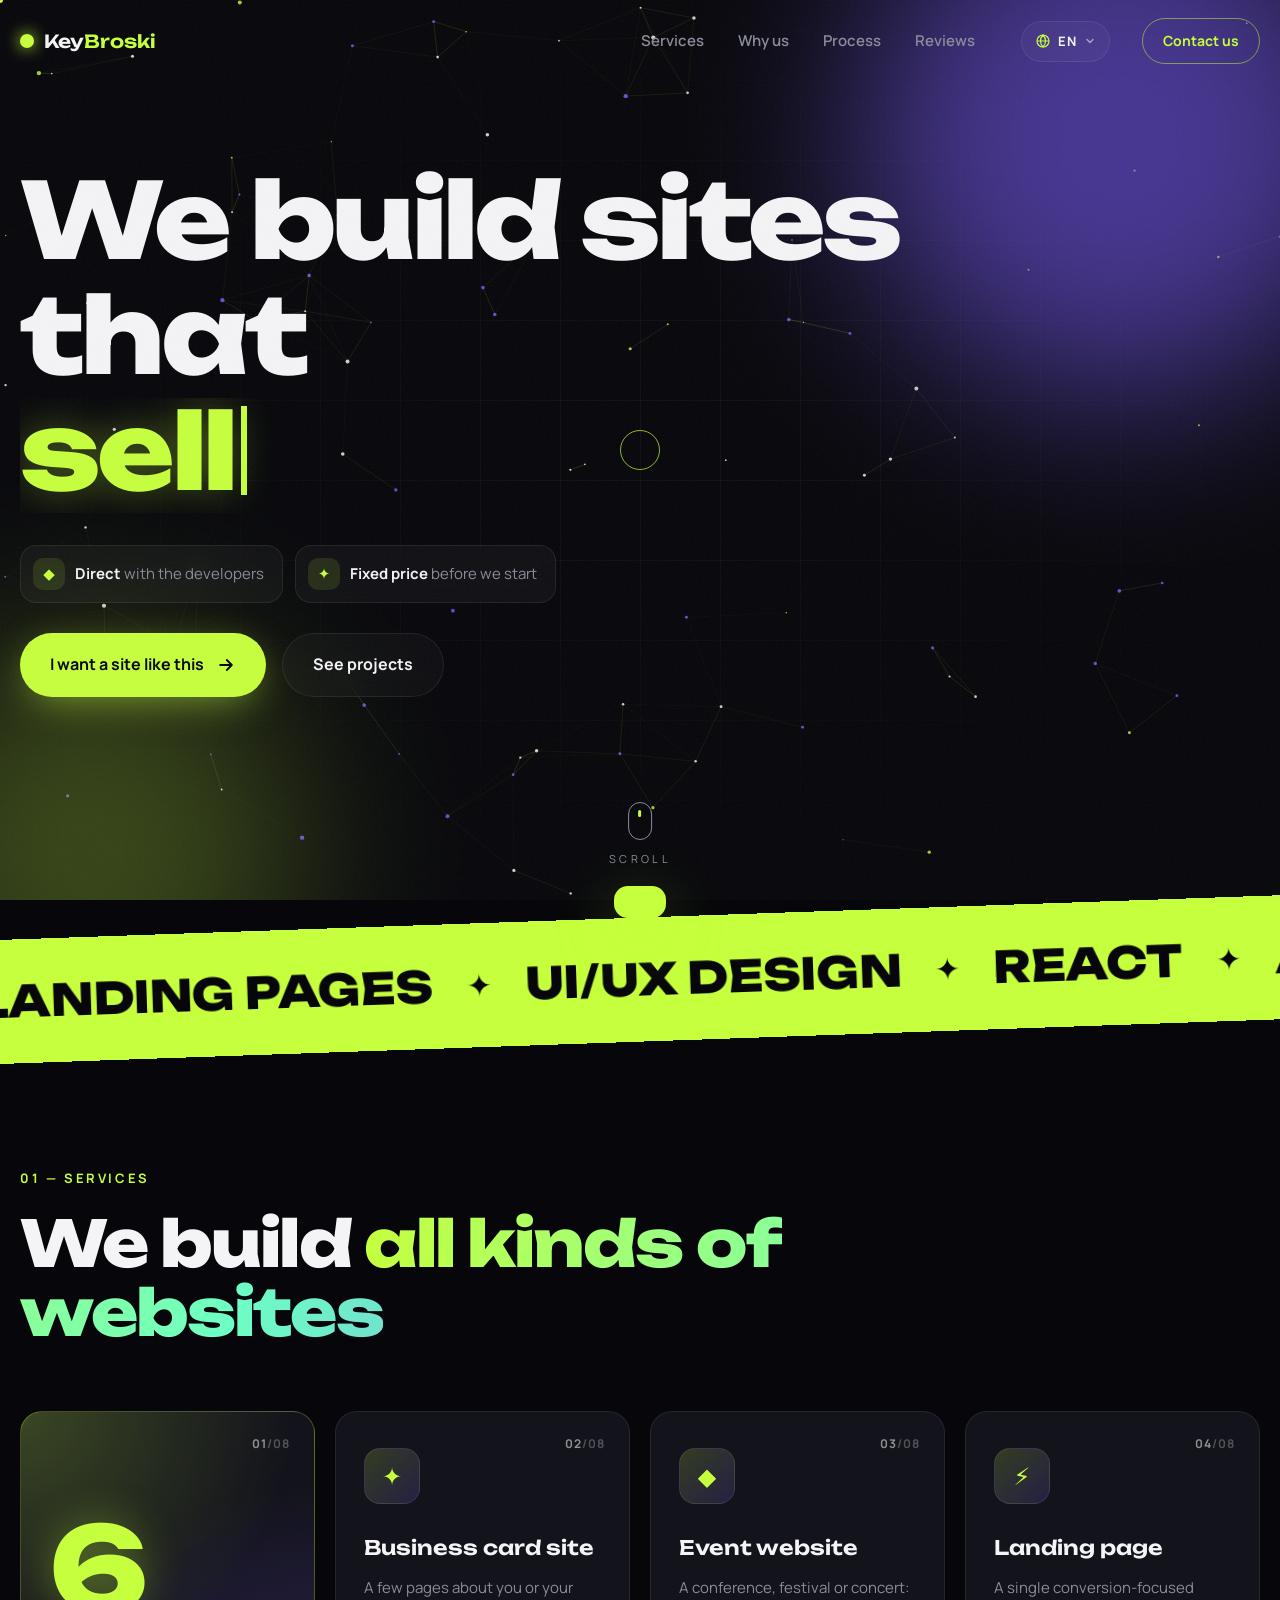
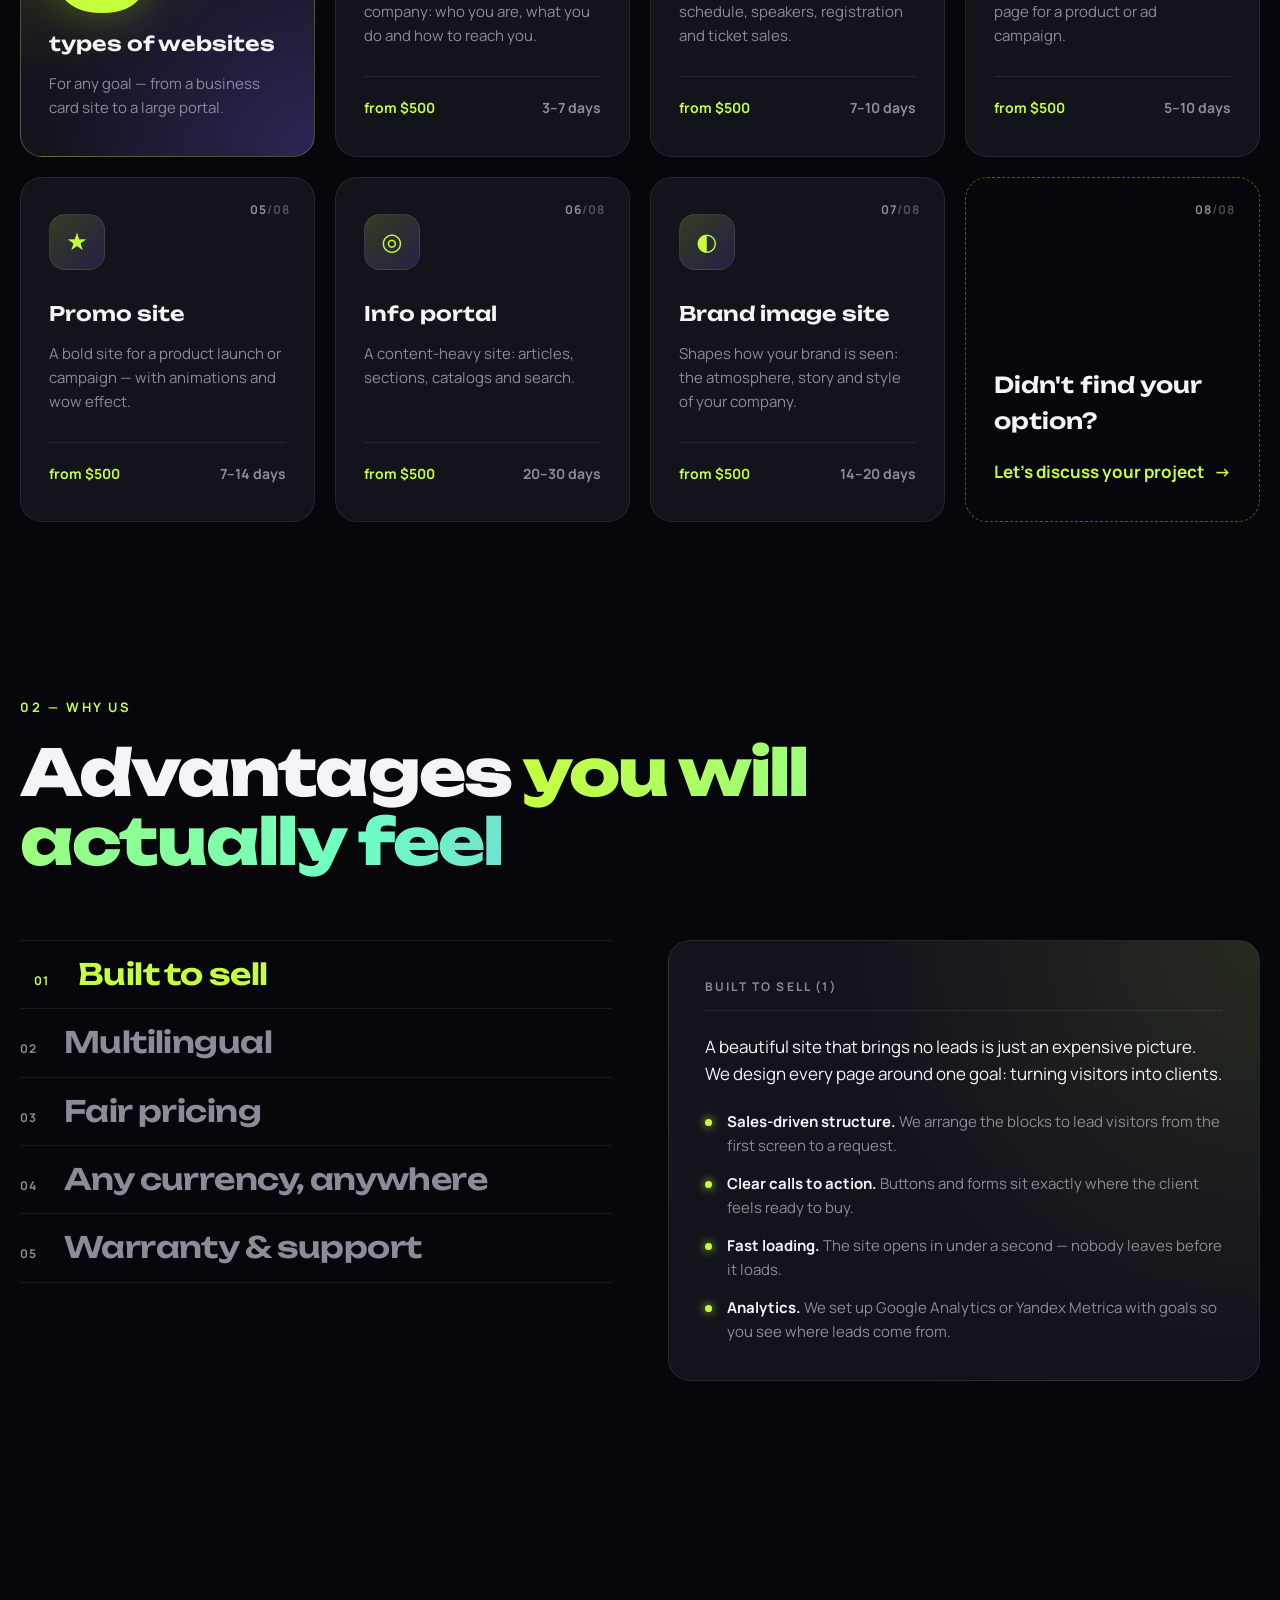
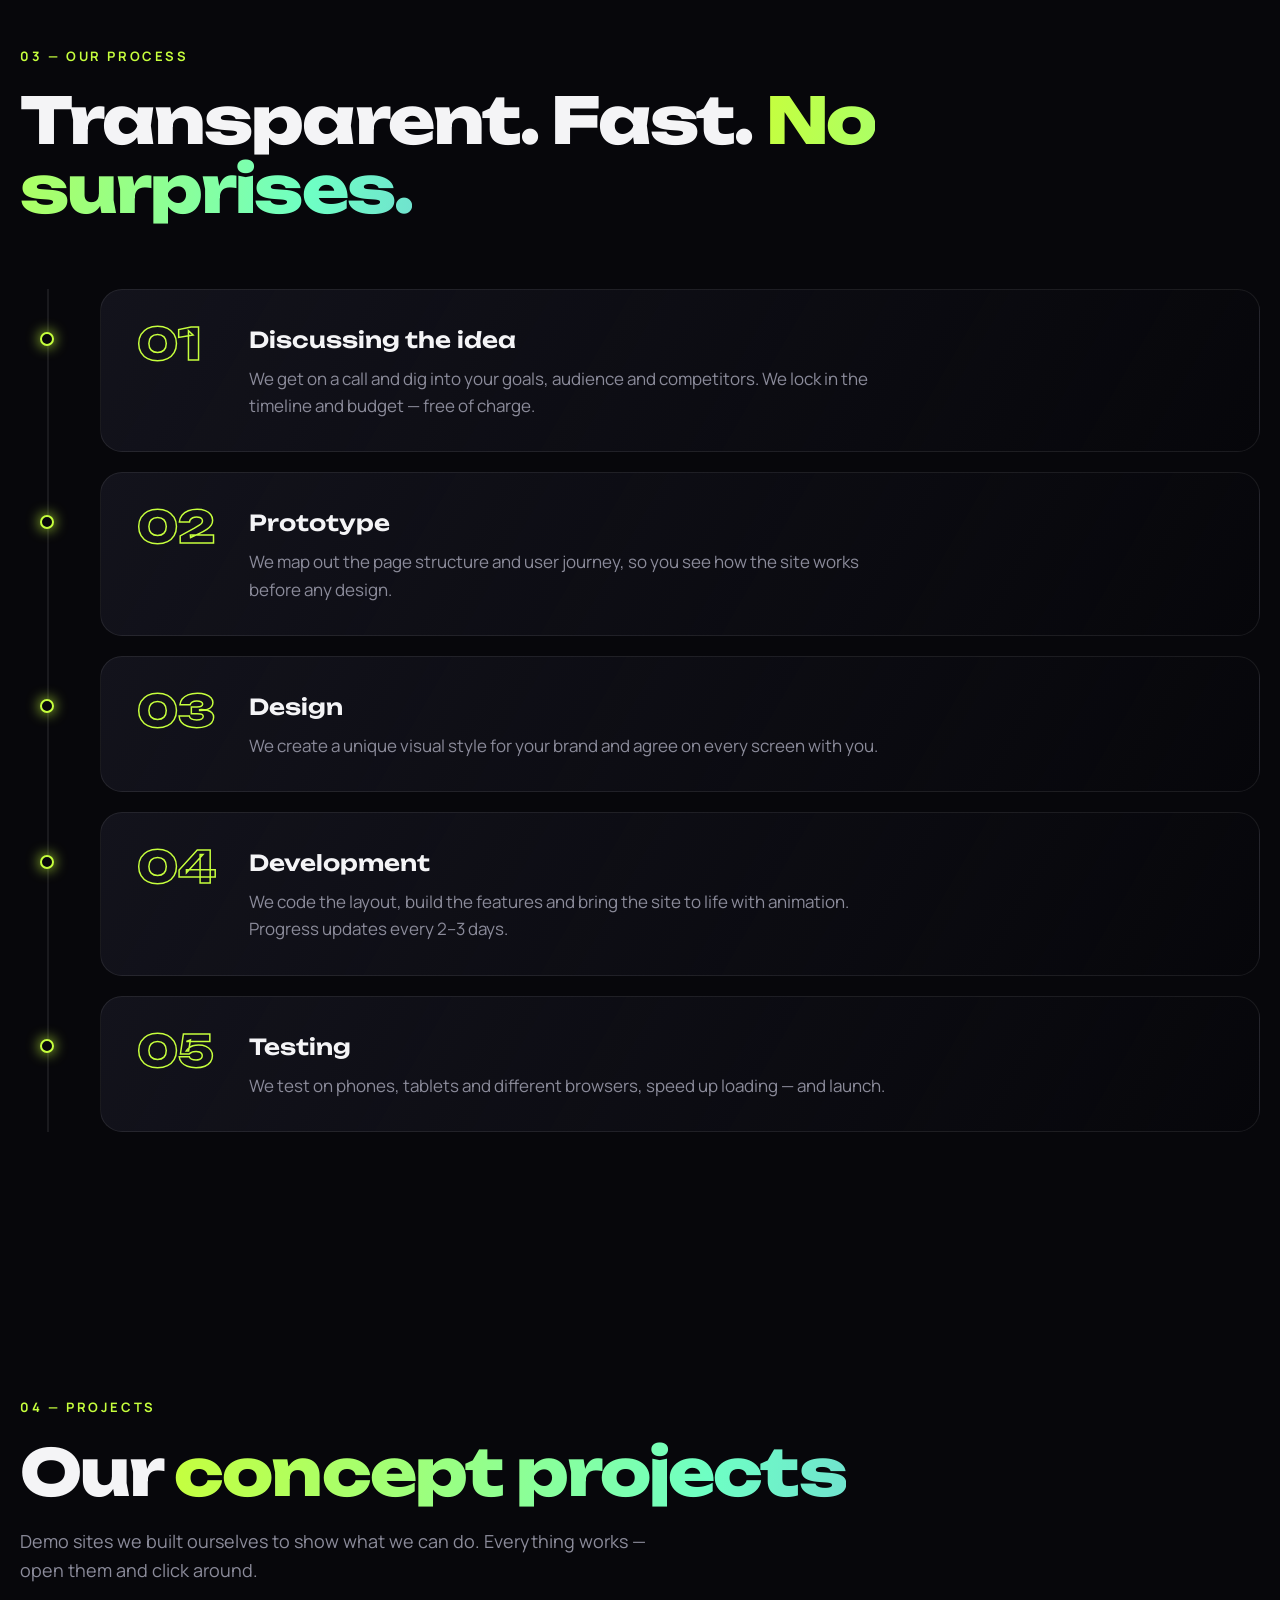
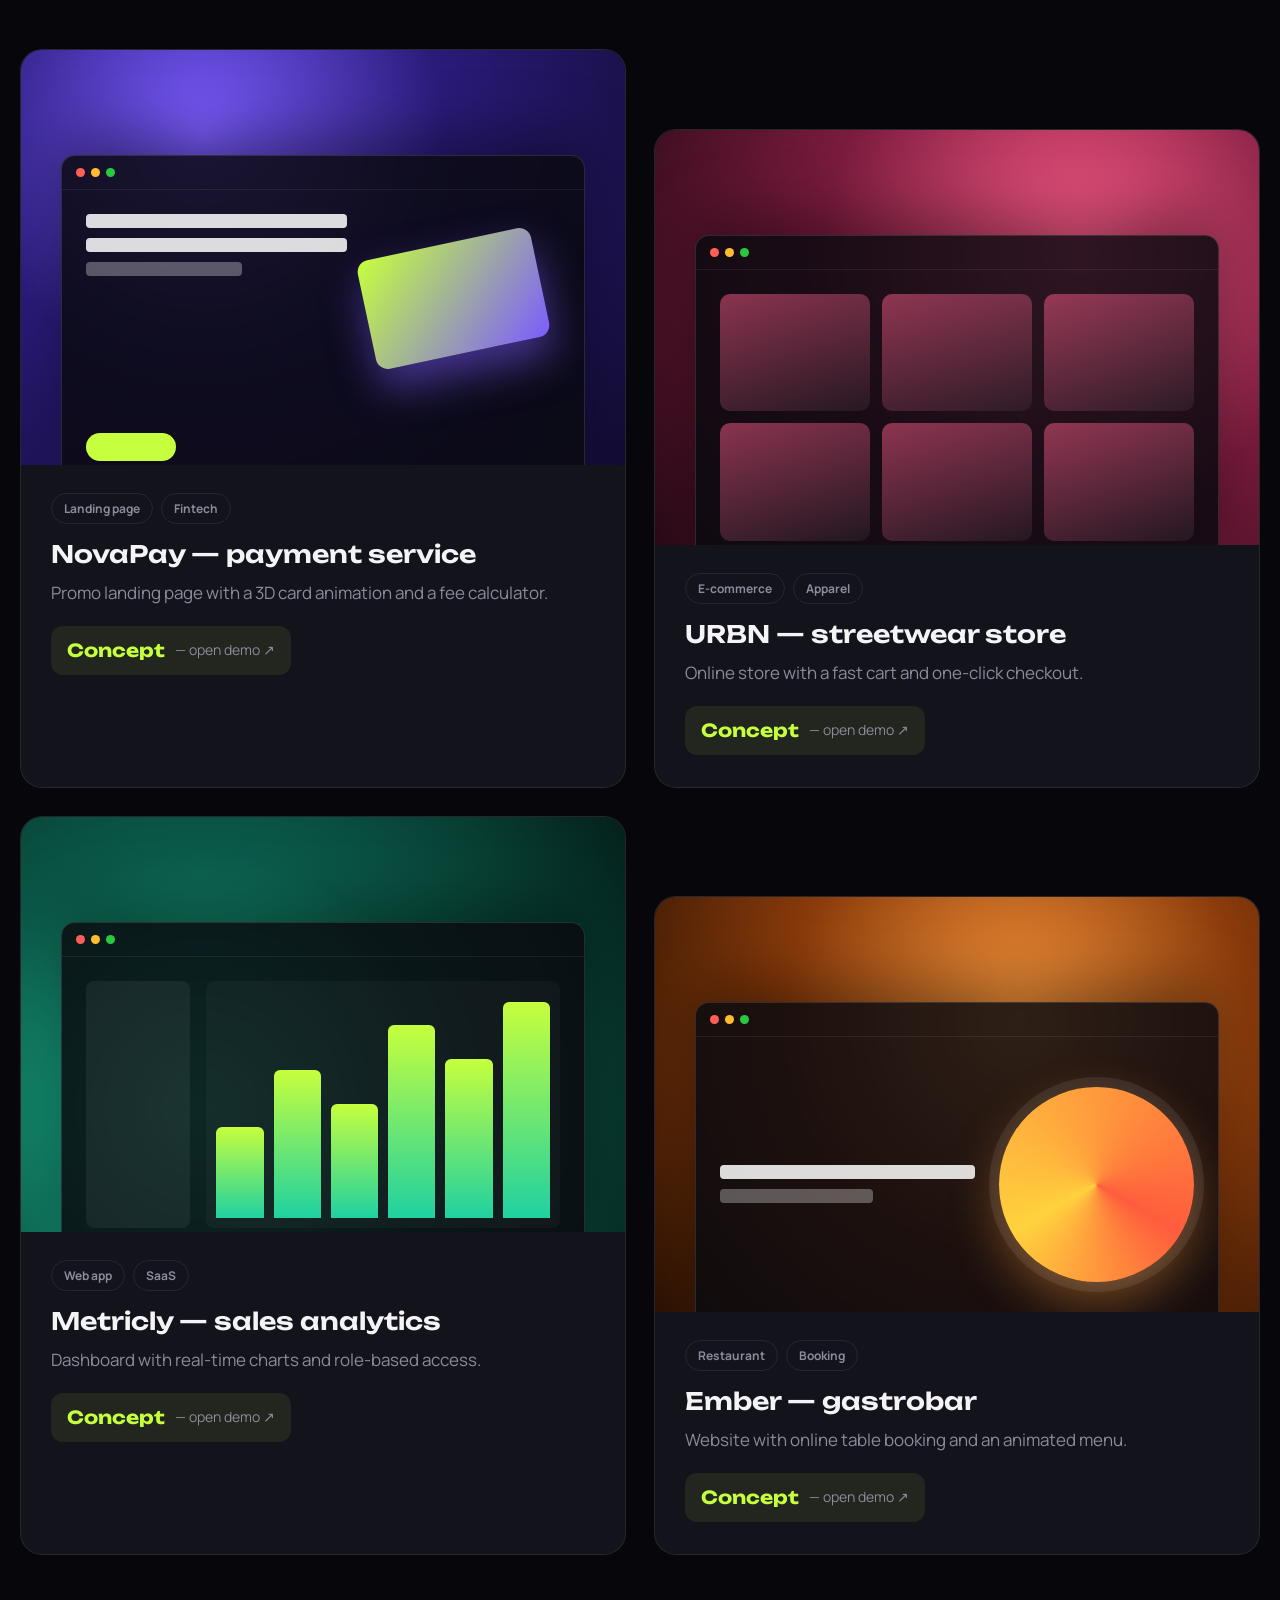
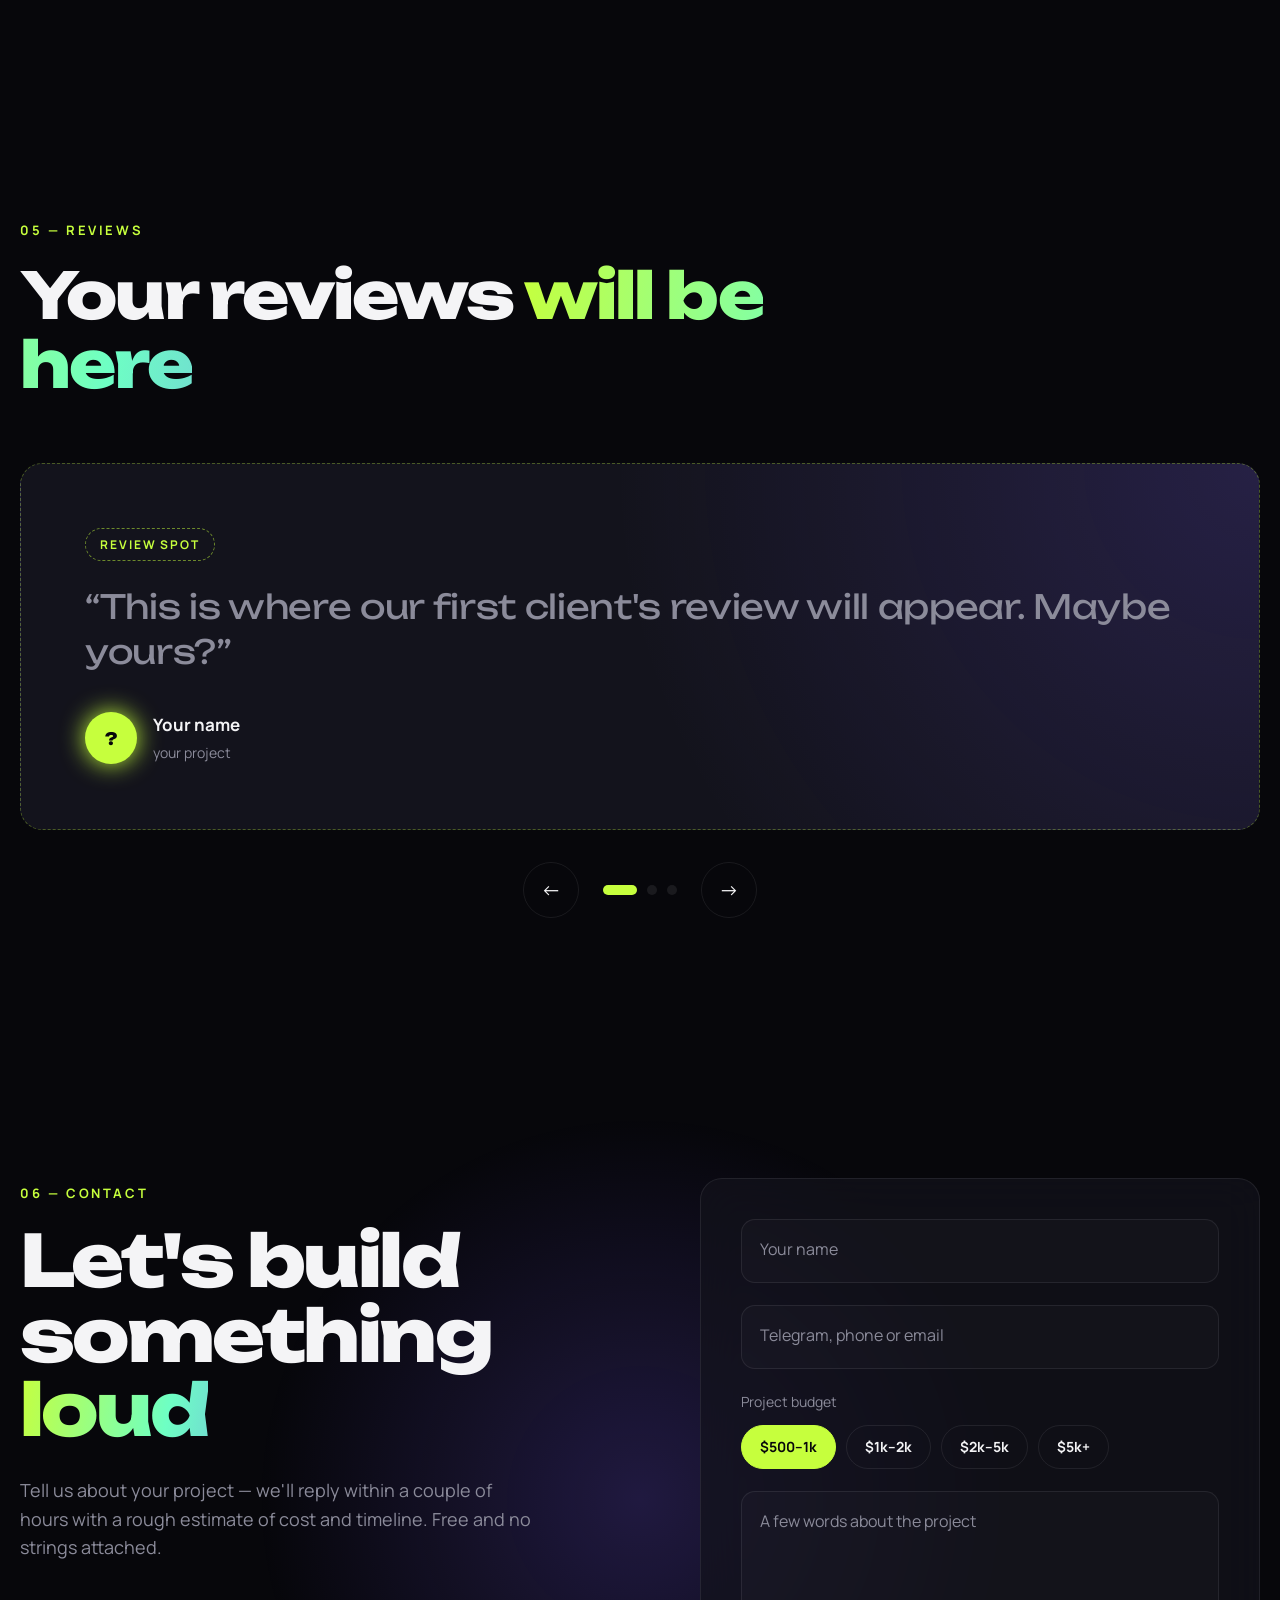
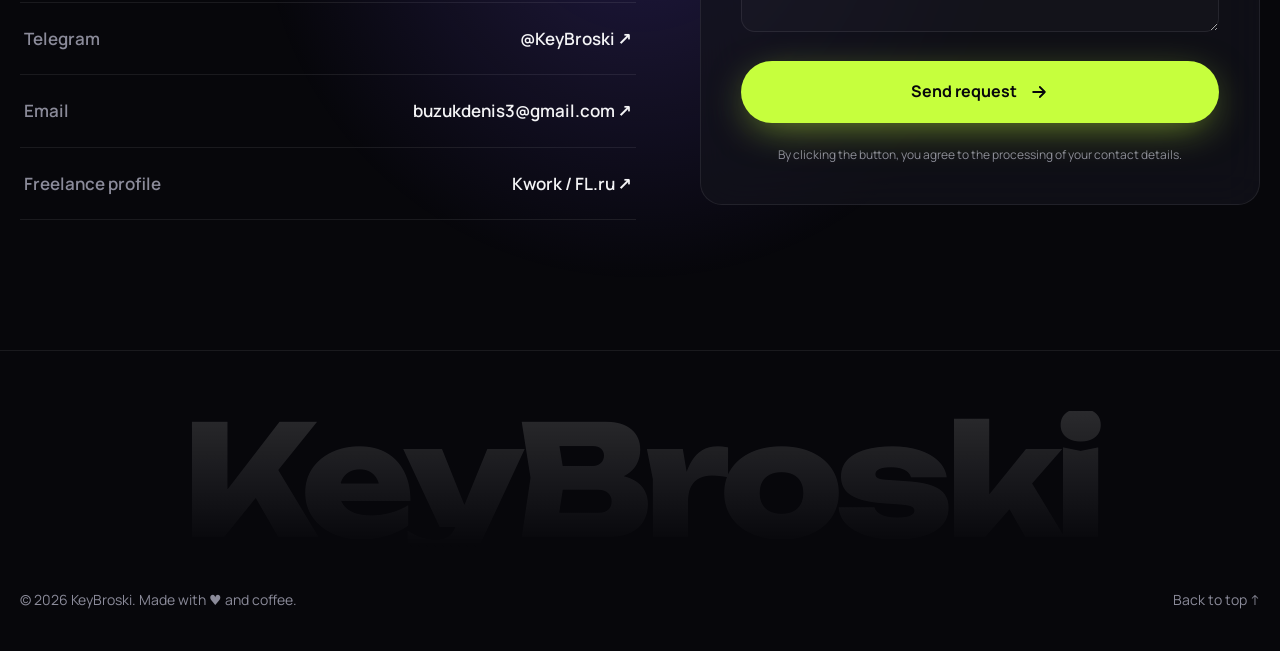
==== commit daa5146a: "Replace invented reviews with honest placeholders Co-Authored-By: Claude Opus 5.5 (1M context) <nore" ====
--- a/index.html
+++ b/index.html
@@ -19,7 +19,7 @@
   <link rel="preload" as="style" href="https://fonts.googleapis.com/css2?family=Manrope:wght@400;500;600;700&family=Unbounded:wght@400;600;800&display=swap" onload="this.onload=null;this.rel='stylesheet'">
   <noscript><link rel="stylesheet" href="https://fonts.googleapis.com/css2?family=Manrope:wght@400;500;600;700&family=Unbounded:wght@400;600;800&display=swap"></noscript>
 
-  <link rel="stylesheet" href="css/style.css?v=18">
+  <link rel="stylesheet" href="css/style.css?v=19">
 </head>
 <body class="is-loading">
 
@@ -425,25 +425,25 @@
       <div class="container">
         <div class="section__head">
           <span class="section__tag reveal" data-i18n="reviews.tag">05 — Отзывы</span>
-          <h2 class="section__title reveal" data-i18n="reviews.title">Клиенты <span class="gradient-text">говорят сами</span></h2>
+          <h2 class="section__title reveal" data-i18n="reviews.title">Здесь будут <span class="gradient-text">ваши отзывы</span></h2>
         </div>
 
         <div class="slider reveal" id="slider">
           <div class="slider__track" id="sliderTrack">
-            <figure class="review">
-              <div class="review__stars">★★★★★</div>
-              <blockquote data-i18n="r1.q">«Ребята из KeyBroski сделали лендинг за 5 дней, хотя мы закладывали месяц. Заявки пошли в первый же вечер после запуска — такого у нас ещё не было.»</blockquote>
-              <figcaption><span class="review__avatar" style="--c:#c6ff3d" data-i18n="r1.i">А</span><span><b data-i18n="r1.n">Анна К.</b><small data-i18n="r1.r">основатель NovaPay</small></span></figcaption>
+            <figure class="review review--placeholder">
+              <div class="review__badge" data-i18n="rv.badge">Место для отзыва</div>
+              <blockquote data-i18n="r1.q">«Здесь появится отзыв нашего первого клиента. Может быть, вашего?»</blockquote>
+              <figcaption><span class="review__avatar" style="--c:#c6ff3d" data-i18n="r1.i">?</span><span><b data-i18n="r1.n">Ваше имя</b><small data-i18n="r1.r">ваш проект</small></span></figcaption>
             </figure>
-            <figure class="review">
-              <div class="review__stars">★★★★★</div>
-              <blockquote data-i18n="r2.q">«Отдельное спасибо за анимации: клиенты пишут, что сайт „живой“ и его хочется листать. Средний чек вырос в два с лишним раза.»</blockquote>
-              <figcaption><span class="review__avatar" style="--c:#7b5cff" data-i18n="r2.i">М</span><span><b data-i18n="r2.n">Максим Р.</b><small data-i18n="r2.r">владелец URBN</small></span></figcaption>
+            <figure class="review review--placeholder">
+              <div class="review__badge" data-i18n="rv.badge">Место для отзыва</div>
+              <blockquote data-i18n="r2.q">«Место для отзыва о вашем лендинге, промо-сайте или сайте мероприятия.»</blockquote>
+              <figcaption><span class="review__avatar" style="--c:#7b5cff" data-i18n="r2.i">?</span><span><b data-i18n="r2.n">Скоро</b><small data-i18n="r2.r">следующий клиент</small></span></figcaption>
             </figure>
-            <figure class="review">
-              <div class="review__stars">★★★★★</div>
-              <blockquote data-i18n="r3.q">«Всегда на связи, объясняют всё простым языком и предлагают идеи, до которых мы бы сами не додумались. Работаем уже над третьим проектом.»</blockquote>
-              <figcaption><span class="review__avatar" style="--c:#ff5c8a" data-i18n="r3.i">Е</span><span><b data-i18n="r3.n">Елена С.</b><small data-i18n="r3.r">маркетолог Metricly</small></span></figcaption>
+            <figure class="review review--placeholder">
+              <div class="review__badge" data-i18n="rv.badge">Место для отзыва</div>
+              <blockquote data-i18n="r3.q">«Мы только начинаем собирать отзывы — и каждый для нас на вес золота.»</blockquote>
+              <figcaption><span class="review__avatar" style="--c:#ff5c8a" data-i18n="r3.i">K</span><span><b data-i18n="r3.n">KeyBroski</b><small data-i18n="r3.r">команда</small></span></figcaption>
             </figure>
           </div>
           <div class="slider__controls">
@@ -524,7 +524,7 @@
   <!-- Уведомление -->
   <div class="toast" id="toast" role="status" aria-live="polite"></div>
 
-  <script defer src="js/i18n.js?v=18"></script>
-  <script defer src="js/main.js?v=18"></script>
+  <script defer src="js/i18n.js?v=19"></script>
+  <script defer src="js/main.js?v=19"></script>
 </body>
 </html>
--- a/css/style.css
+++ b/css/style.css
@@ -1155,6 +1155,22 @@
 
 .review__stars { color: var(--accent); letter-spacing: 4px; margin-bottom: 24px; font-size: 18px; }
 
+/* заглушки отзывов — пока нет настоящих */
+.review--placeholder { border-style: dashed; border-color: rgba(198, 255, 61, 0.3); }
+.review--placeholder blockquote { color: var(--muted); }
+.review__badge {
+  display: inline-block;
+  margin-bottom: 24px;
+  padding: 6px 14px;
+  border: 1px dashed rgba(198, 255, 61, 0.5);
+  border-radius: 100px;
+  font-size: 12px;
+  font-weight: 700;
+  letter-spacing: 0.16em;
+  text-transform: uppercase;
+  color: var(--accent);
+}
+
 .review blockquote {
   font-family: var(--font-display);
   font-weight: 400;
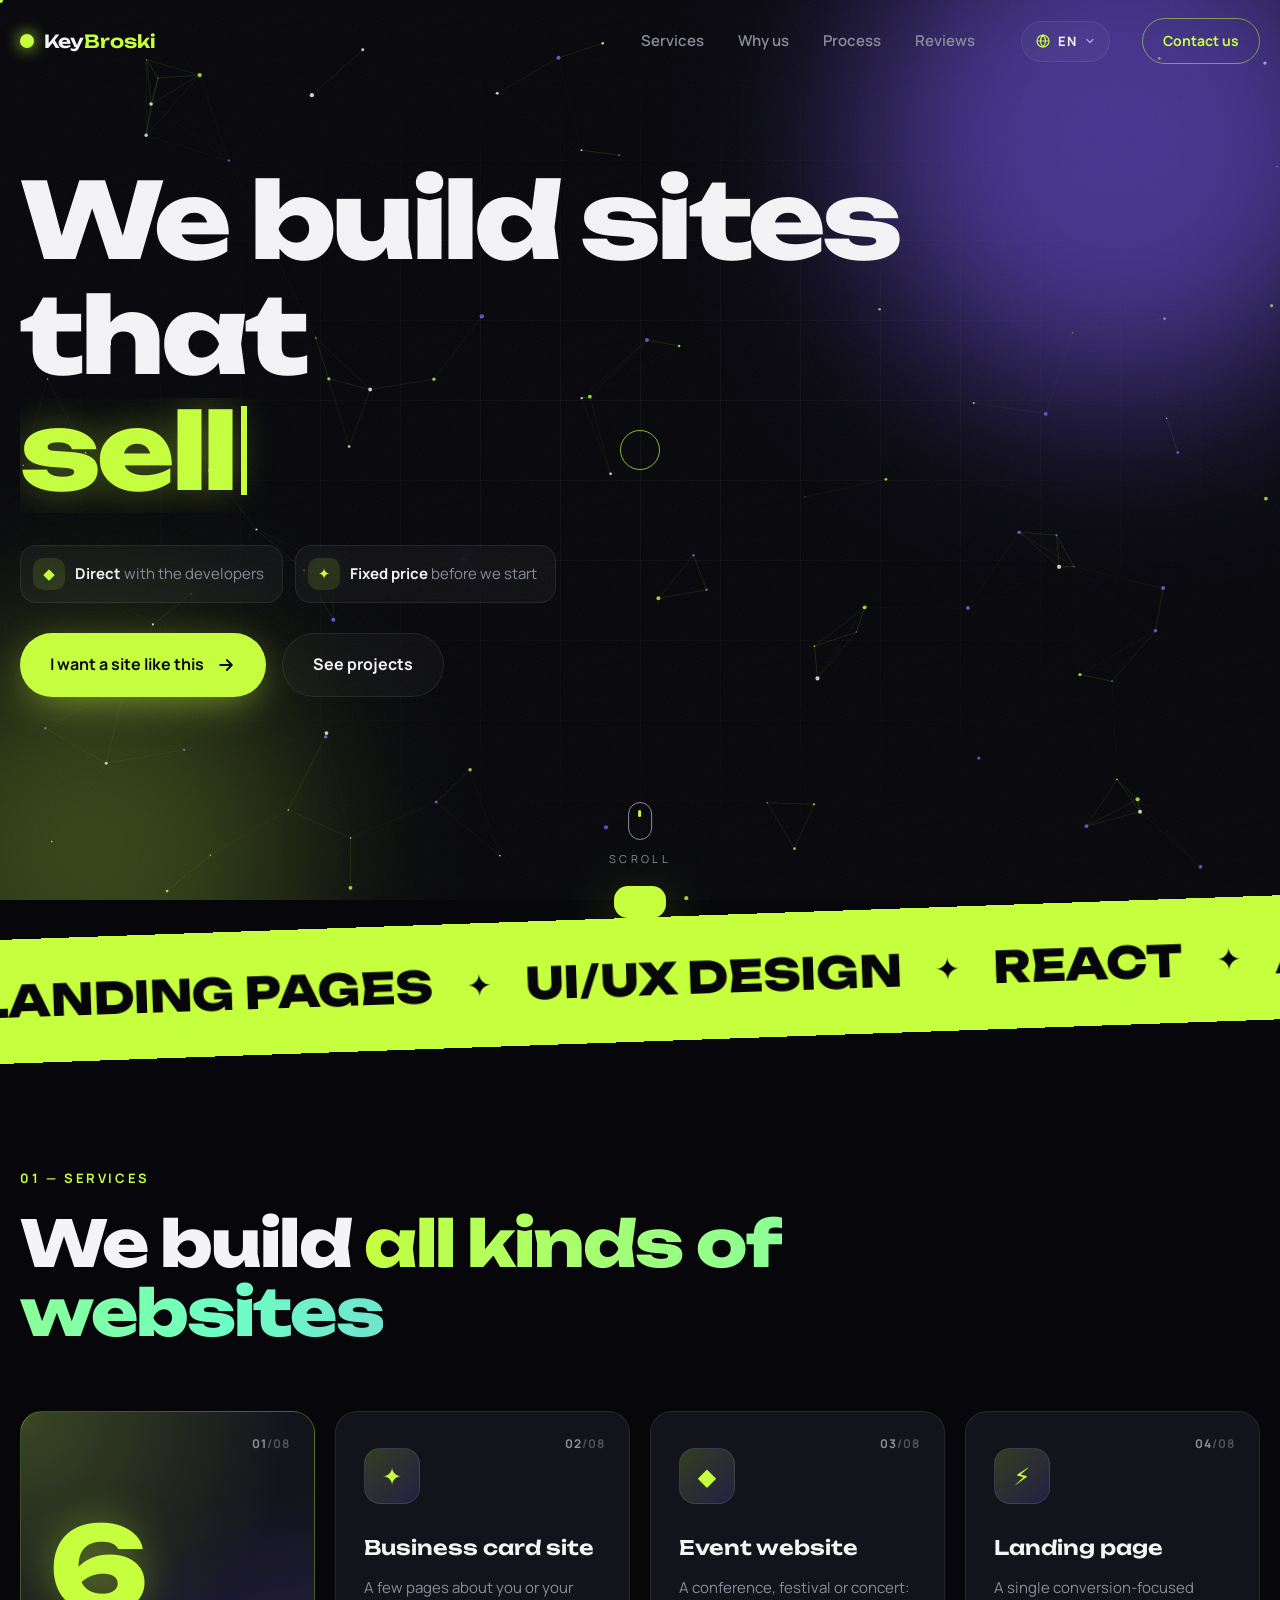
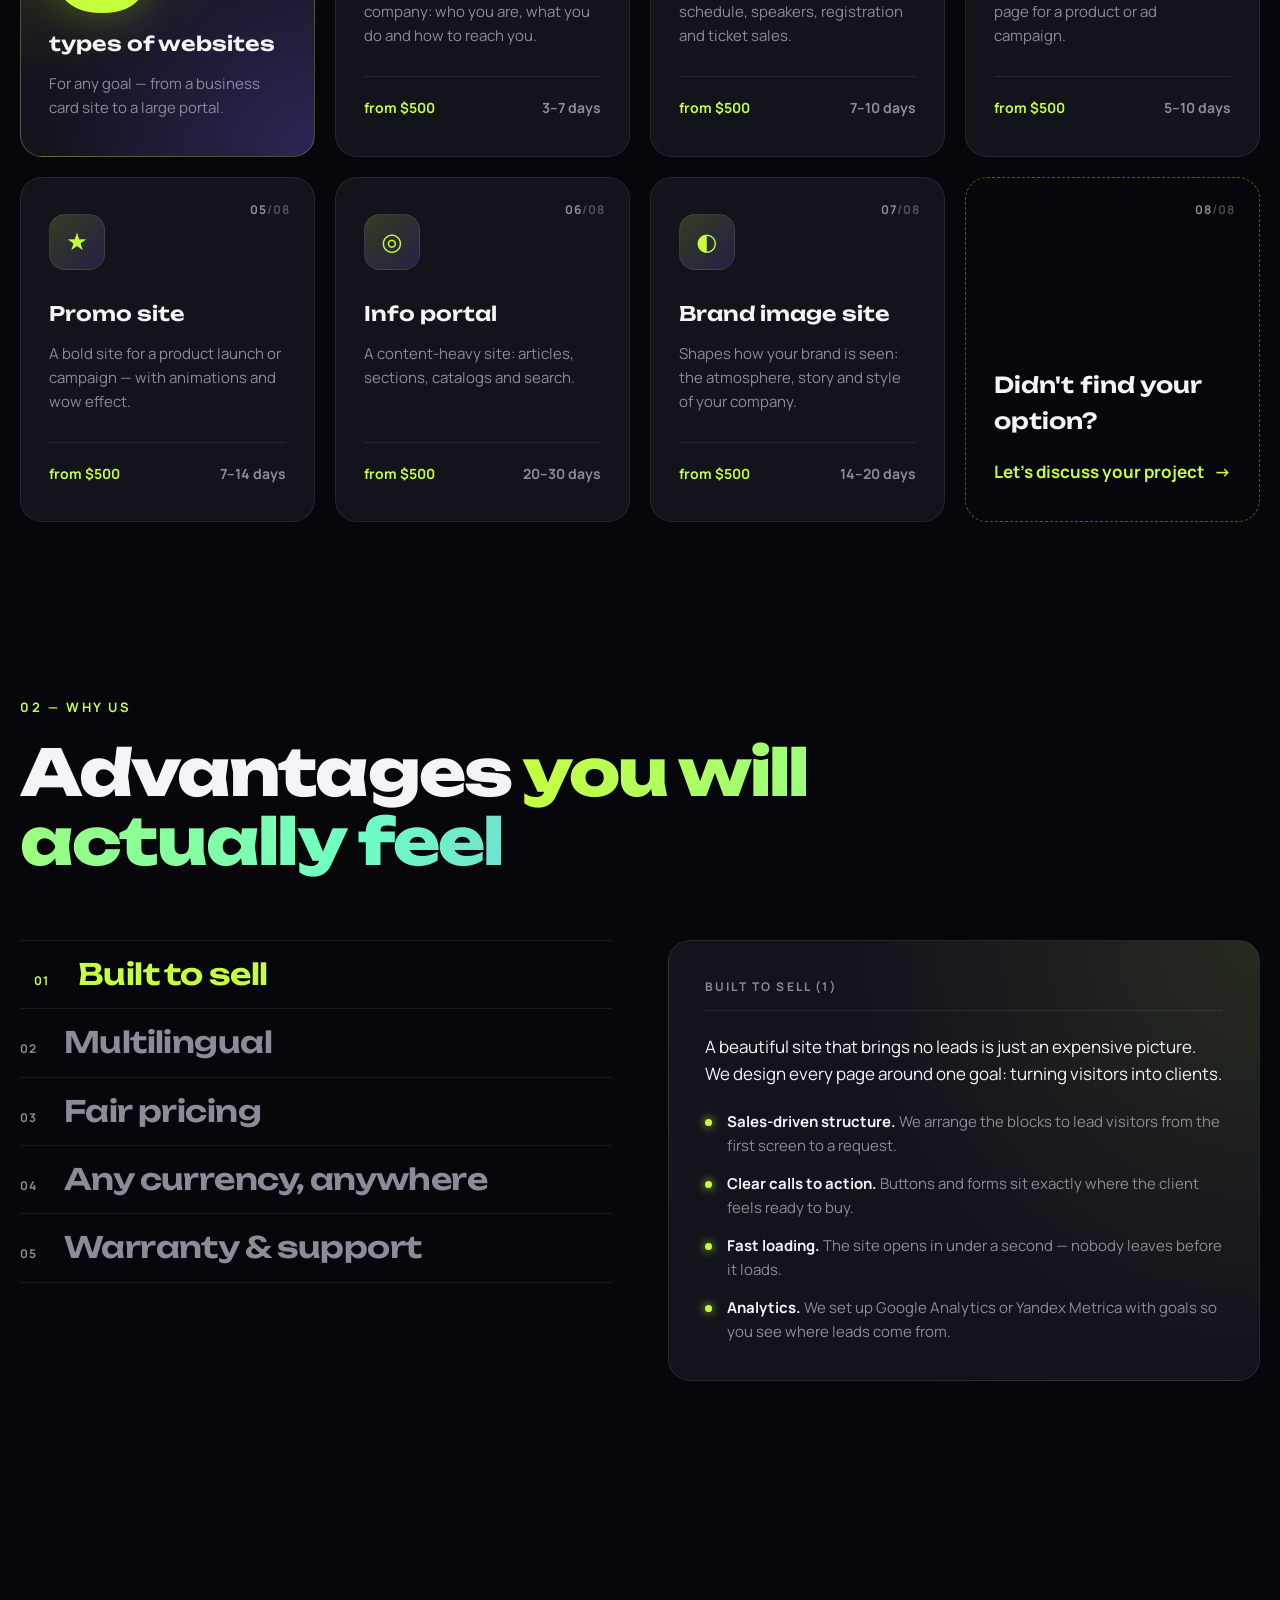
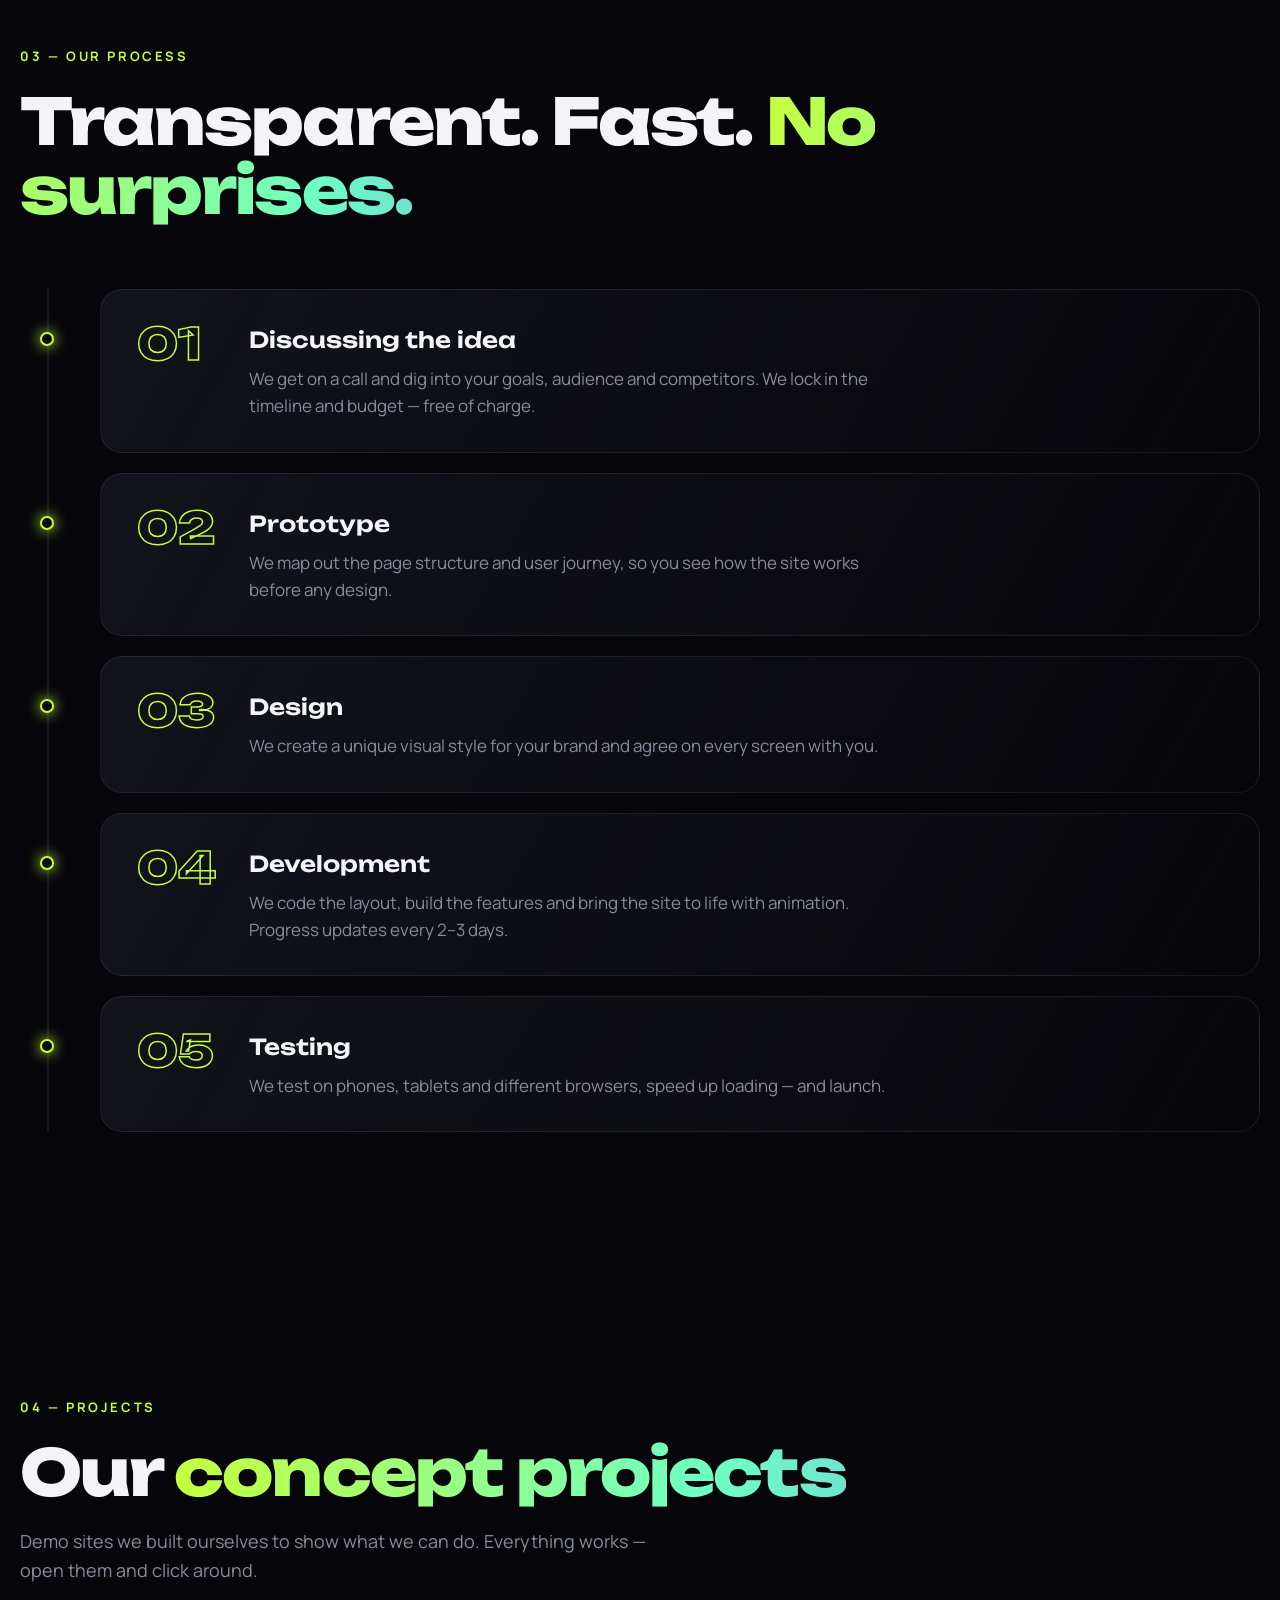
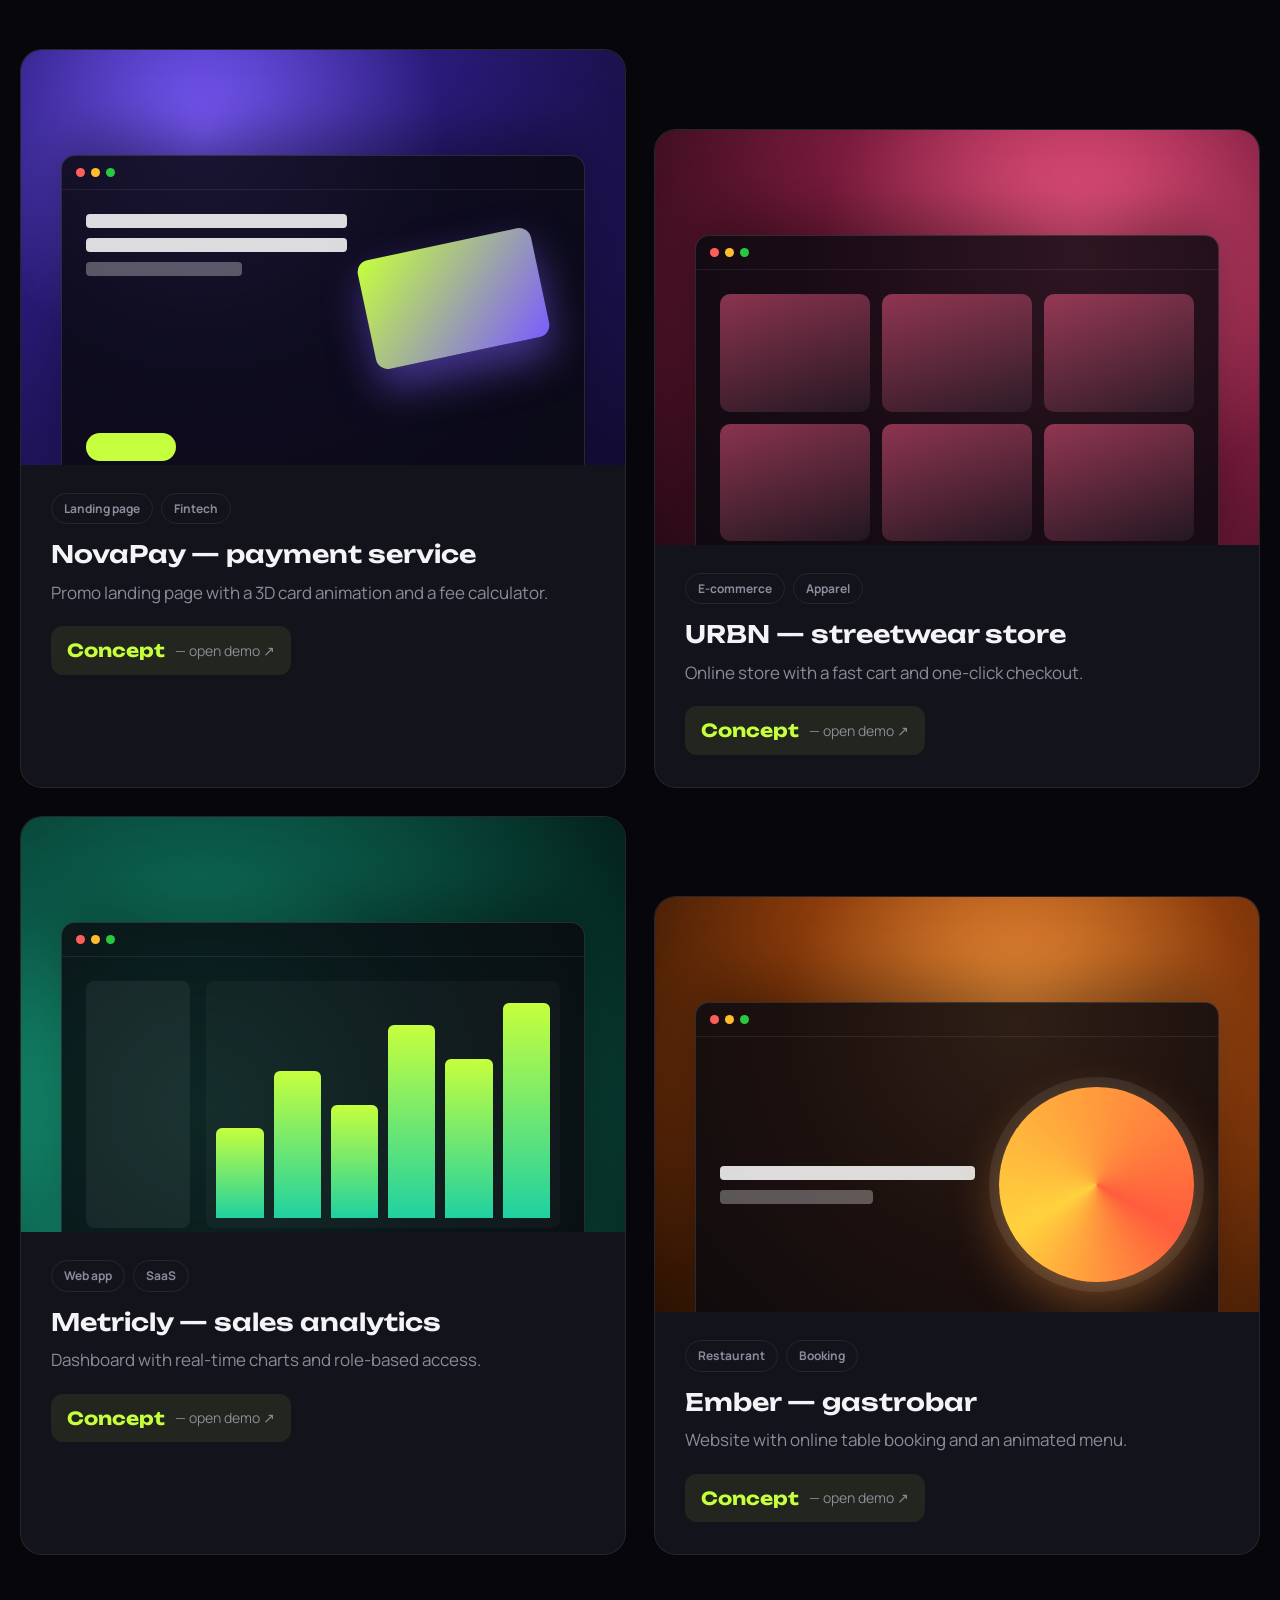
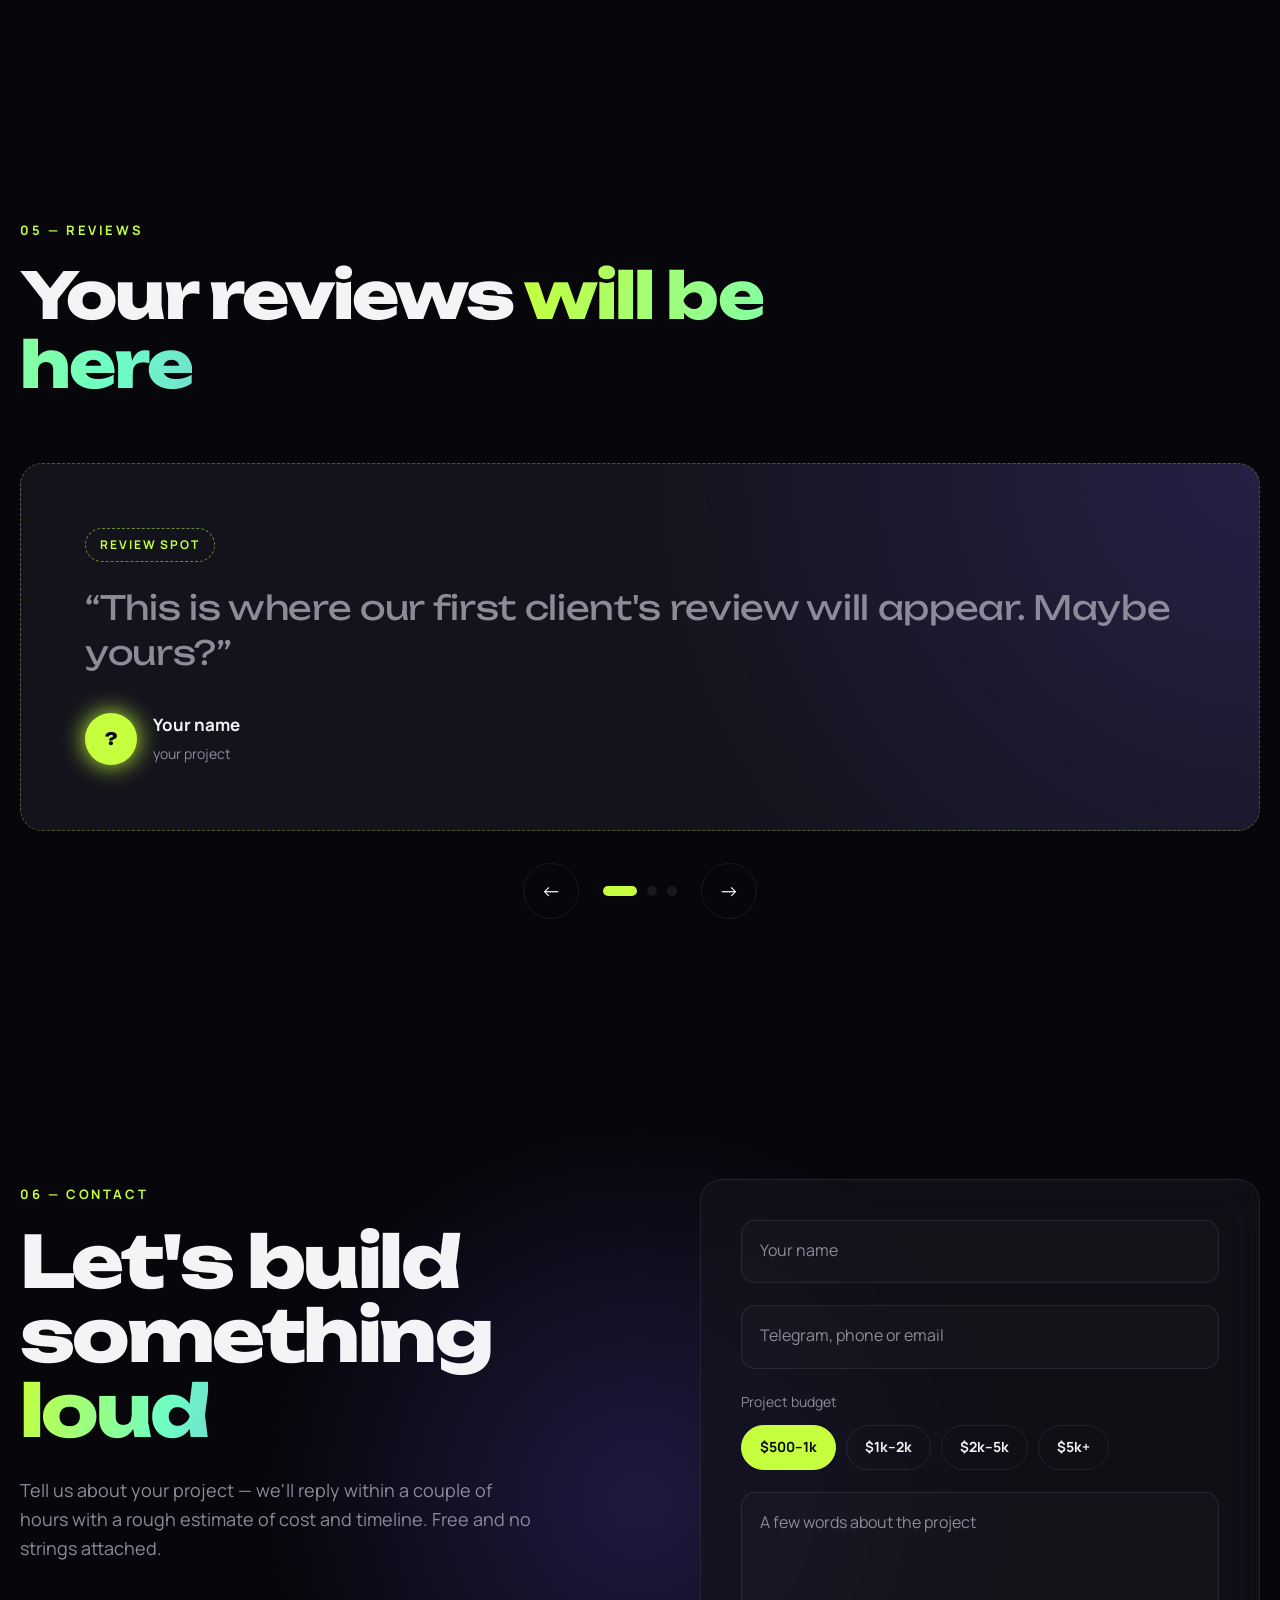
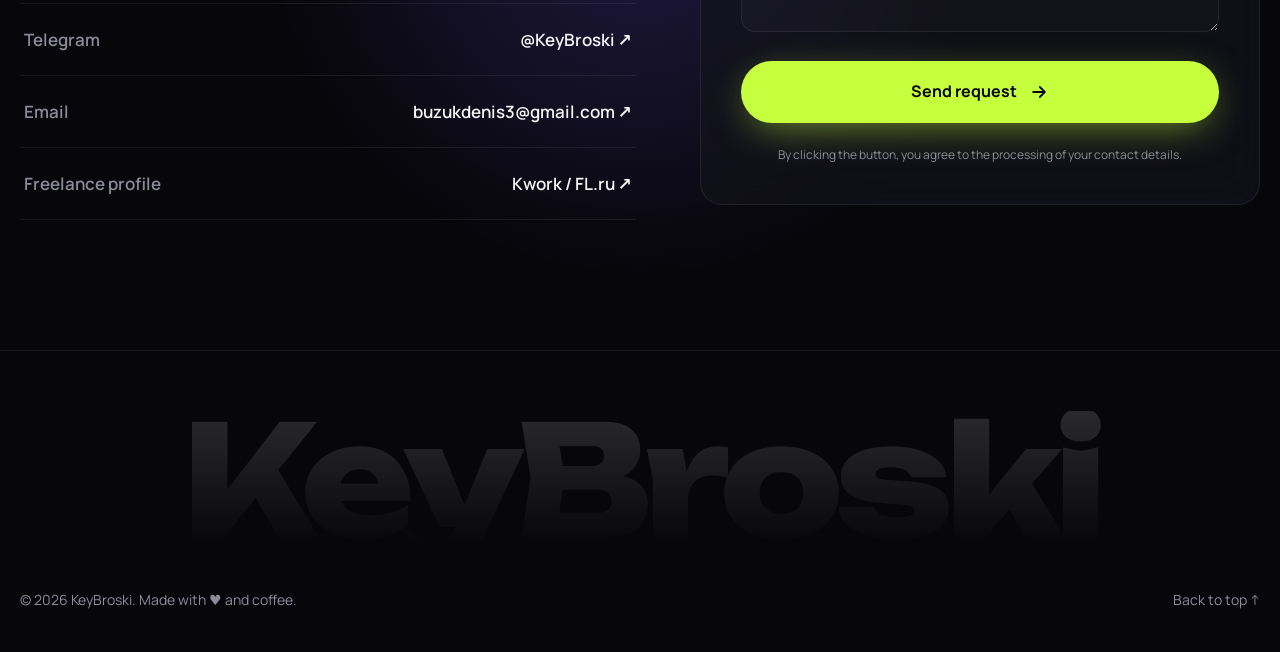
==== commit 5195b368: "Advantages: fixed panel height and visual-only active shift, no layout jump Co-Authored-By: Claude O" ====
--- a/index.html
+++ b/index.html
@@ -19,7 +19,7 @@
   <link rel="preload" as="style" href="https://fonts.googleapis.com/css2?family=Manrope:wght@400;500;600;700&family=Unbounded:wght@400;600;800&display=swap" onload="this.onload=null;this.rel='stylesheet'">
   <noscript><link rel="stylesheet" href="https://fonts.googleapis.com/css2?family=Manrope:wght@400;500;600;700&family=Unbounded:wght@400;600;800&display=swap"></noscript>
 
-  <link rel="stylesheet" href="css/style.css?v=19">
+  <link rel="stylesheet" href="css/style.css?v=20">
 </head>
 <body class="is-loading">
 
@@ -524,7 +524,7 @@
   <!-- Уведомление -->
   <div class="toast" id="toast" role="status" aria-live="polite"></div>
 
-  <script defer src="js/i18n.js?v=19"></script>
-  <script defer src="js/main.js?v=19"></script>
+  <script defer src="js/i18n.js?v=20"></script>
+  <script defer src="js/main.js?v=20"></script>
 </body>
 </html>
--- a/css/style.css
+++ b/css/style.css
@@ -1003,7 +1003,7 @@
   text-align: left;
   border-bottom: 1px solid var(--line);
   color: var(--muted);
-  transition: color 0.35s, padding 0.45s var(--ease);
+  transition: color 0.35s;
 }
 
 .adv__item:first-child { border-top: 1px solid var(--line); }
@@ -1025,7 +1025,10 @@
 }
 
 .adv__item:hover { color: var(--text); }
-.adv__item.is-active { color: var(--accent); padding-left: 14px; }
+.adv__item.is-active { color: var(--accent); }
+/* сдвиг активного пункта — только визуальный (transform), раскладка и переносы строк не меняются */
+.adv__num, .adv__name { transition: transform 0.45s var(--ease), color 0.35s; }
+.adv__item.is-active .adv__num, .adv__item.is-active .adv__name { transform: translateX(14px); }
 .adv__item.is-active .adv__num { color: var(--accent); }
 
 .adv__panel {
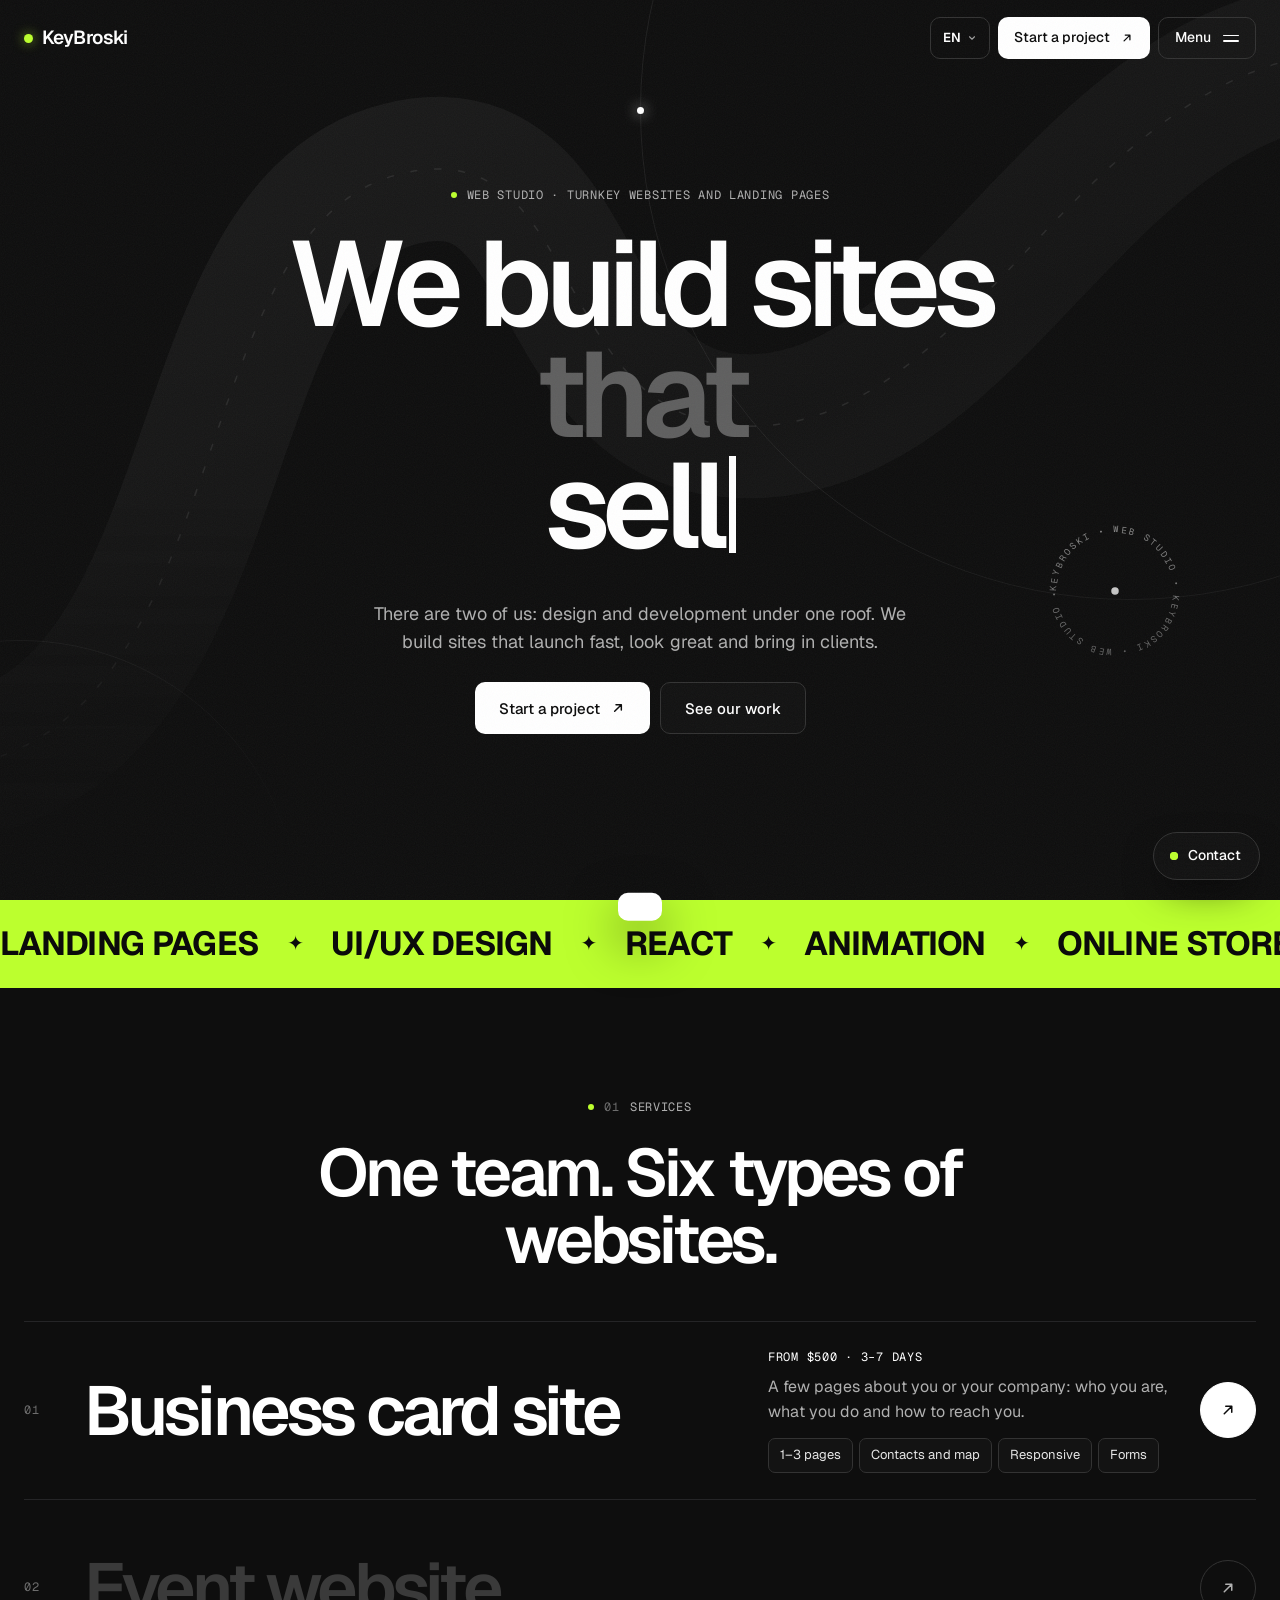
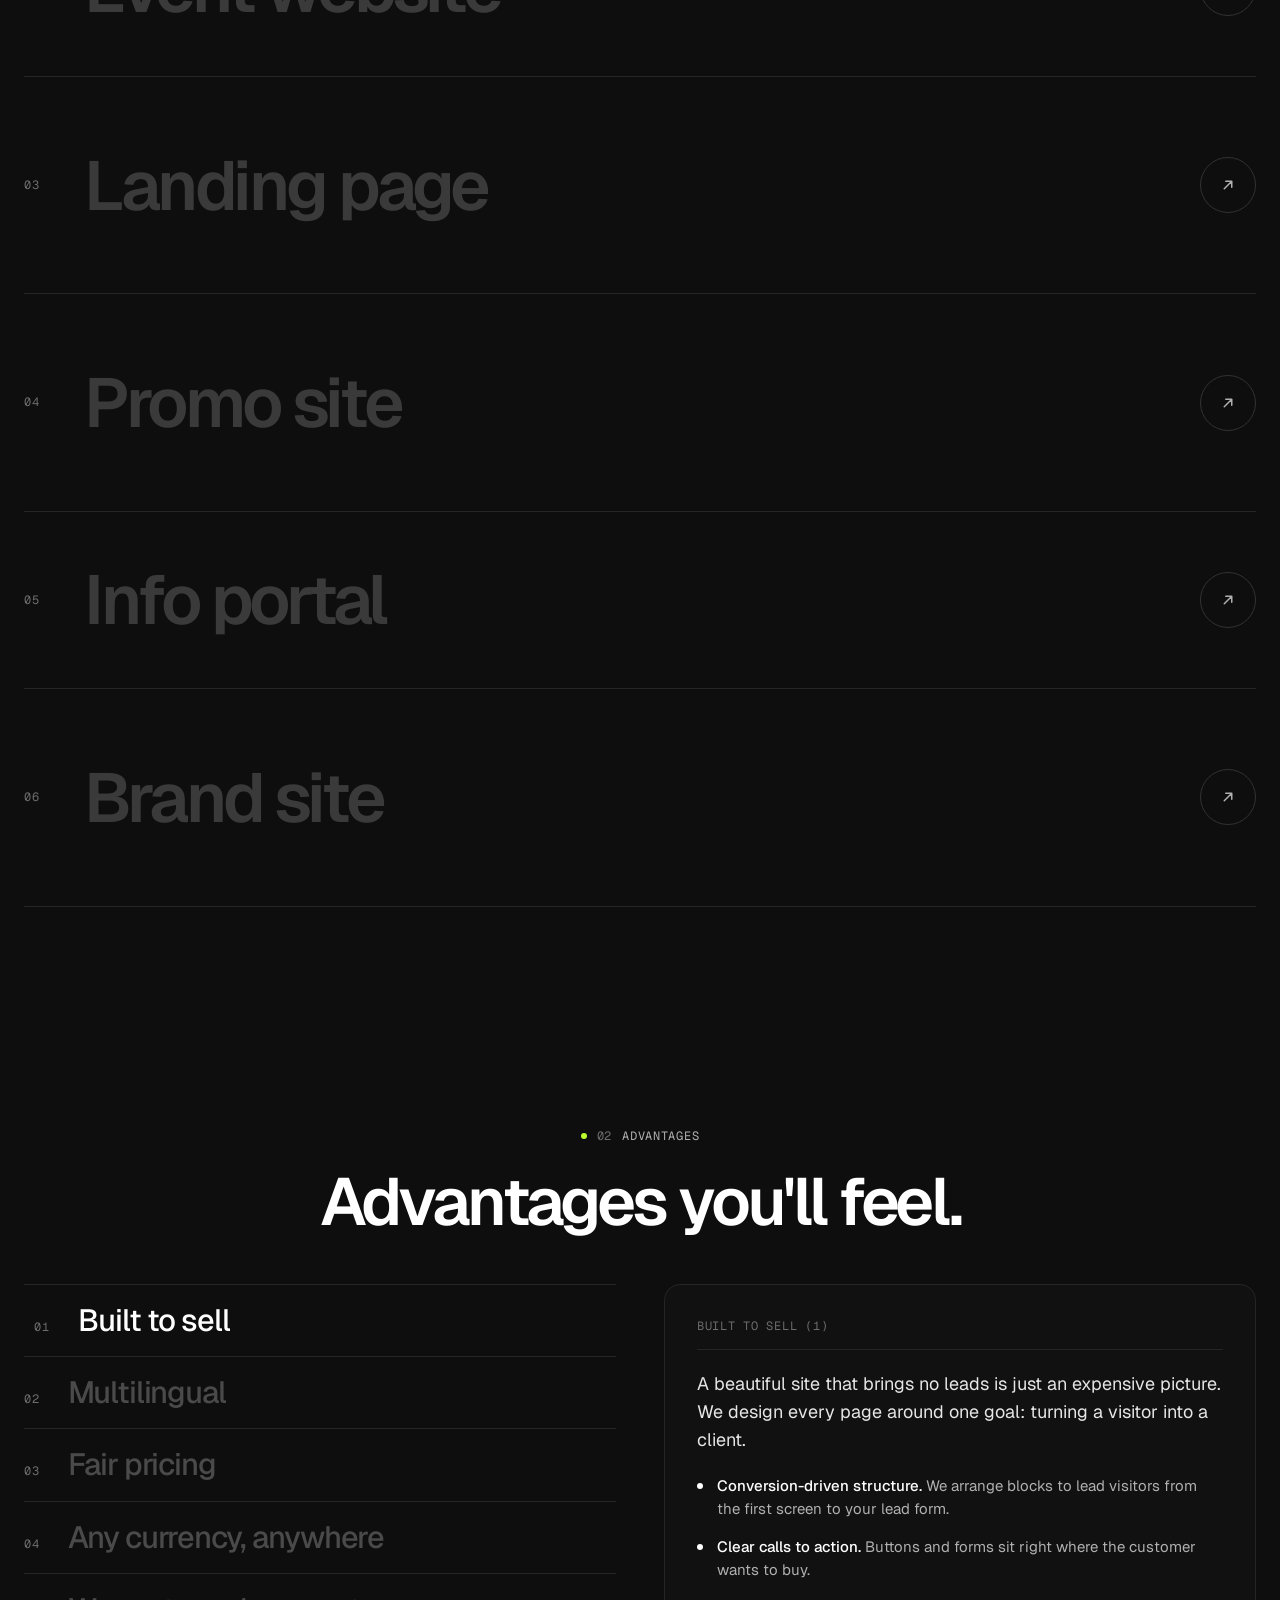
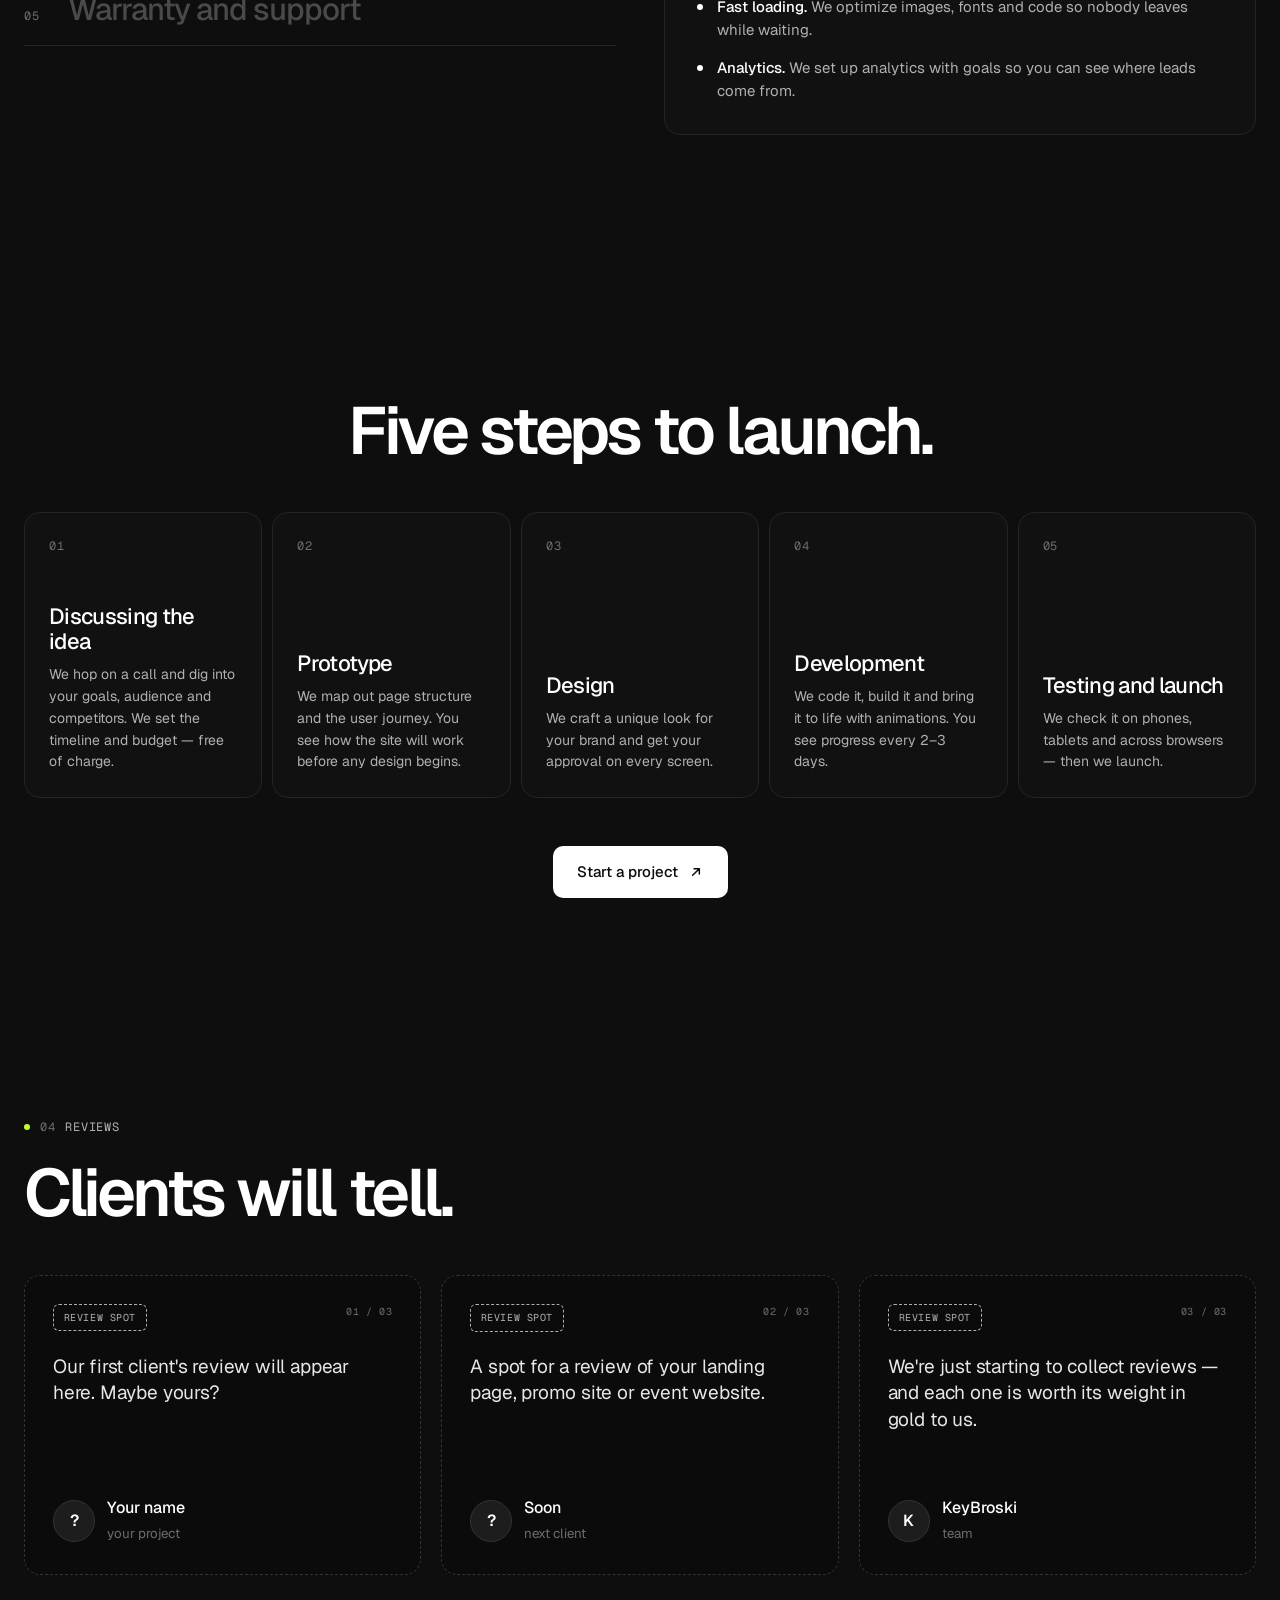
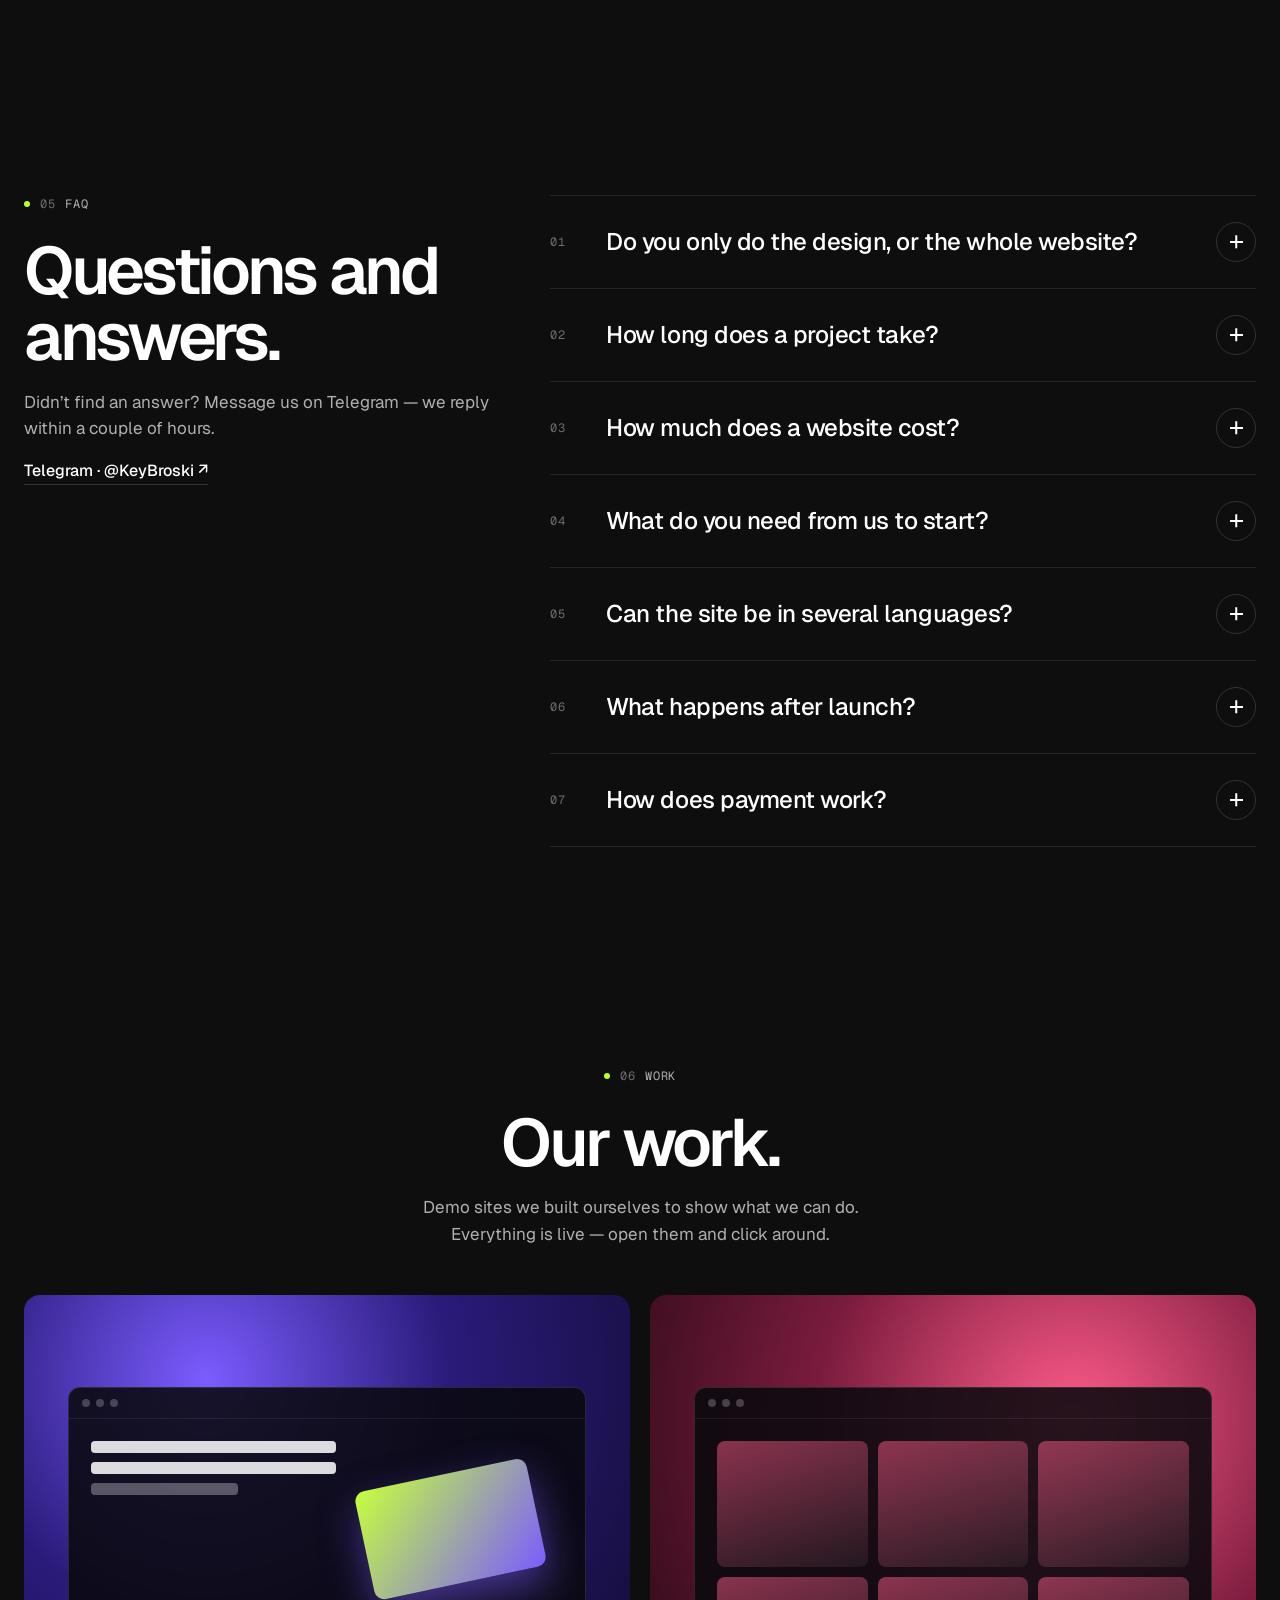
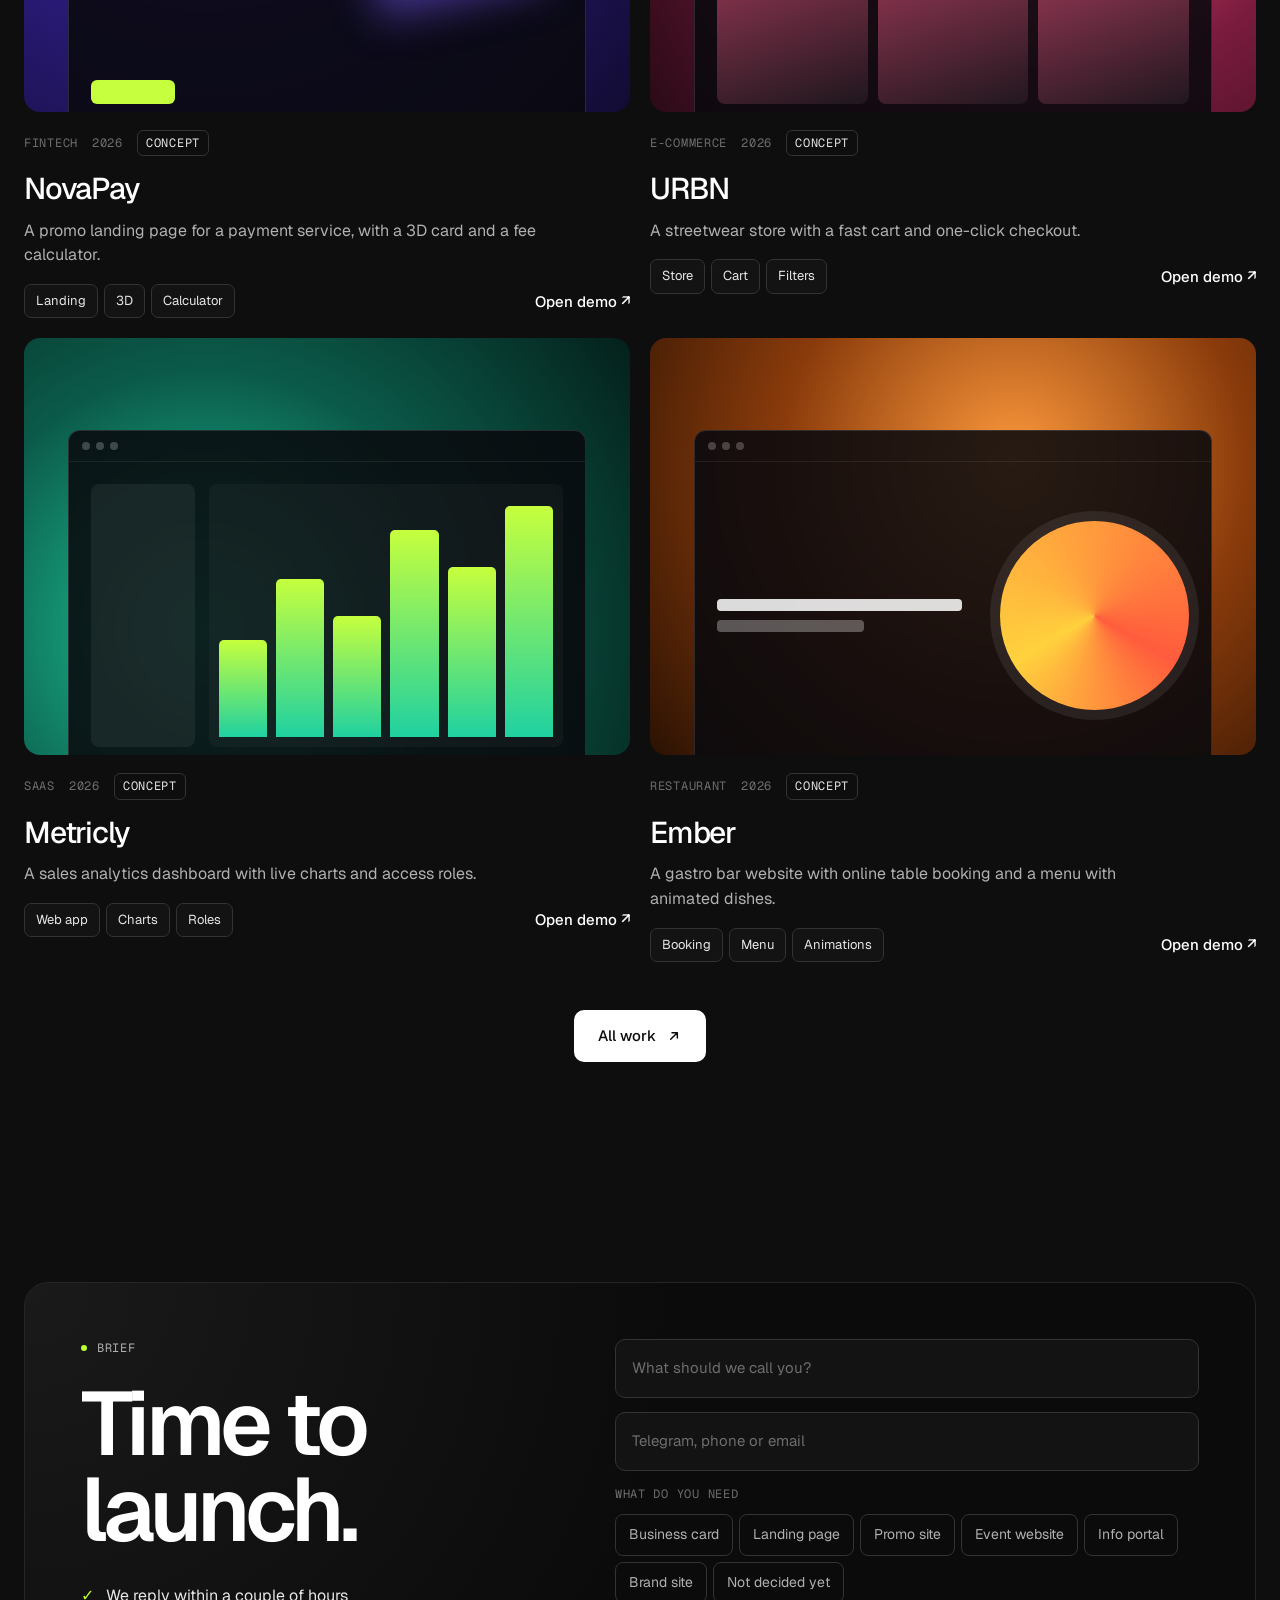
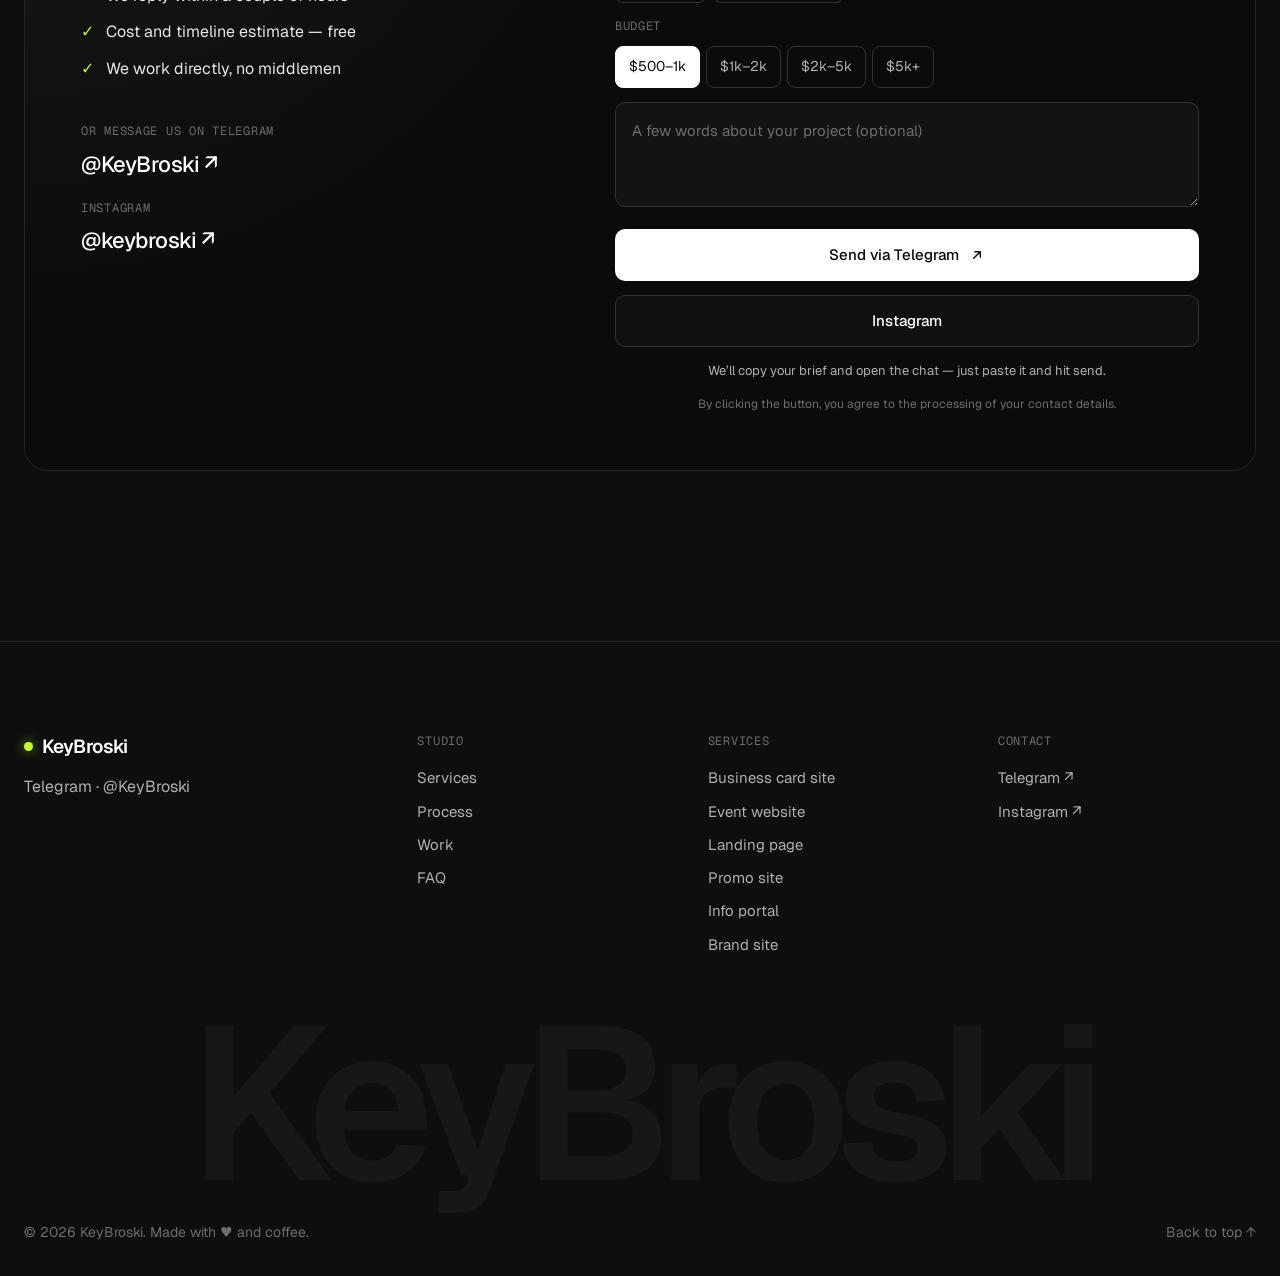
==== commit 2fd2c921: "Make v2 the main site at keybroski.pl; old version moved to /v1, /v2 redirects Co-Authored-By: Claud" ====
--- a/index.html
+++ b/index.html
@@ -3,274 +3,276 @@
 <head>
   <meta charset="UTF-8">
   <meta name="viewport" content="width=device-width, initial-scale=1.0">
-  <title data-i18n="meta.title">KeyBroski — команда веб-разработчиков | Сайты, которые продают</title>
-  <meta name="description" data-i18n-content="meta.desc" content="Команда из двух веб-разработчиков: лендинги, корпоративные сайты, интернет-магазины и веб-приложения. Дизайн, анимации, скорость и конверсия.">
-  <meta name="theme-color" content="#07070b">
-
-  <!-- Open Graph (превью при отправке ссылки в мессенджерах) -->
-  <meta property="og:title" content="KeyBroski — web developer">
-  <meta property="og:description" content="Сайты, которые цепляют с первой секунды и приводят клиентов. Websites that hook from the first second.">
+  <title data-i18n="meta.title">KeyBroski — веб-студия | Сайты и лендинги под ключ</title>
+  <meta name="description" data-i18n-content="meta.desc" content="Команда из двух веб-разработчиков: сайты-визитки, лендинги, промо-сайты, порталы и сайты мероприятий. Дизайн и разработка в одних руках.">
+  <meta name="theme-color" content="#0e0e0e">
+  <meta property="og:title" content="KeyBroski — web studio">
+  <meta property="og:description" content="Команда из двух веб-разработчиков: сайты-визитки, лендинги, промо-сайты, порталы и сайты мероприятий. Дизайн и разработка в одних руках.">
   <meta property="og:type" content="website">
-
-  <link rel="icon" href="data:image/svg+xml,<svg xmlns='http://www.w3.org/2000/svg' viewBox='0 0 100 100'><rect width='100' height='100' rx='24' fill='%2307070b'/><circle cx='50' cy='50' r='22' fill='%23c6ff3d'/></svg>">
+  <link rel="icon" href="data:image/svg+xml,<svg xmlns='http://www.w3.org/2000/svg' viewBox='0 0 100 100'><rect width='100' height='100' rx='24' fill='%230e0e0e'/><text x='50' y='66' font-family='Arial' font-weight='700' font-size='48' fill='white' text-anchor='middle'>KB</text></svg>">
 
   <link rel="preconnect" href="https://fonts.googleapis.com">
   <link rel="preconnect" href="https://fonts.gstatic.com" crossorigin>
-  <link rel="preload" as="style" href="https://fonts.googleapis.com/css2?family=Manrope:wght@400;500;600;700&family=Unbounded:wght@400;600;800&display=swap" onload="this.onload=null;this.rel='stylesheet'">
-  <noscript><link rel="stylesheet" href="https://fonts.googleapis.com/css2?family=Manrope:wght@400;500;600;700&family=Unbounded:wght@400;600;800&display=swap"></noscript>
-
-  <link rel="stylesheet" href="css/style.css?v=20">
+  <link rel="preload" as="style" href="https://fonts.googleapis.com/css2?family=Geist:wght@400;500;600;700&family=Geist+Mono:wght@400;500&display=swap" onload="this.onload=null;this.rel='stylesheet'">
+  <noscript><link rel="stylesheet" href="https://fonts.googleapis.com/css2?family=Geist:wght@400;500;600;700&family=Geist+Mono:wght@400;500&display=swap"></noscript>
+
+  <link rel="stylesheet" href="css/style.css?v=28">
 </head>
-<body class="is-loading">
-
-  <!-- ===== Прелоадер ===== -->
-  <div class="preloader" id="preloader" aria-hidden="true">
-    <div class="preloader__count"><span id="preloaderCount">0</span>%</div>
-    <div class="preloader__bar"><span id="preloaderBar"></span></div>
-    <div class="preloader__label" data-i18n="preloader">загружаем впечатления</div>
+<body>
+
+  <!-- ===== Общий анимированный фон ===== -->
+  <div class="bg" aria-hidden="true">
+    <span class="bg__blob bg__blob--1"></span>
+    <span class="bg__blob bg__blob--2"></span>
+    <span class="bg__blob bg__blob--3"></span>
+    <span class="bg__blob bg__blob--4"></span>
+    <span class="bg__grid"></span>
+    <span class="bg__vignette"></span>
   </div>
-
-  <!-- ===== Кастомный курсор ===== -->
-  <div class="cursor" id="cursor" aria-hidden="true"></div>
-  <div class="cursor-dot" id="cursorDot" aria-hidden="true"></div>
-
-  <!-- ===== Прогресс скролла ===== -->
-  <div class="scroll-progress" id="scrollProgress" aria-hidden="true"></div>
 
   <!-- ===== Шапка ===== -->
   <header class="header" id="header">
     <div class="container header__inner">
-      <a href="#top" class="logo" data-cursor="hover">
-        <span class="logo__mark"></span>
-        <span class="logo__text">Key<span class="accent">Broski</span></span>
+      <a href="#top" class="logo" aria-label="KeyBroski">
+        <span class="logo__dot"></span>KeyBroski
       </a>
 
-      <nav class="nav" id="nav" data-i18n-aria="aria.nav" aria-label="Основная навигация">
-        <a href="#services" class="nav__link" data-cursor="hover" data-i18n="nav.services">Услуги</a>
-        <a href="#advantages" class="nav__link" data-cursor="hover" data-i18n="nav.adv">Преимущества</a>
-        <a href="#process" class="nav__link" data-cursor="hover" data-i18n="nav.process">Процесс</a>
-        <!-- СКРЫТО (пункт меню Работы):
-<a href="#works" class="nav__link" data-cursor="hover" data-i18n="nav.works">Работы</a>
-      -->
-        <a href="#reviews" class="nav__link" data-cursor="hover" data-i18n="nav.reviews">Отзывы</a>
-        <a href="#contact" class="nav__link nav__link--mobile-cta" data-cursor="hover" data-i18n="cta.discuss">Наши контакты</a>
-      </nav>
-
-      <div class="lang" id="lang">
-        <button type="button" class="lang__toggle" id="langToggle" aria-haspopup="true" aria-expanded="false" aria-controls="langMenu" data-i18n-aria="aria.lang" aria-label="Выбрать язык" data-cursor="hover">
-          <svg width="16" height="16" viewBox="0 0 24 24" fill="none" aria-hidden="true"><circle cx="12" cy="12" r="9" stroke="currentColor" stroke-width="1.8"/><path d="M3 12h18M12 3c2.5 2.6 3.8 5.6 3.8 9s-1.3 6.4-3.8 9c-2.5-2.6-3.8-5.6-3.8-9S9.5 5.6 12 3z" stroke="currentColor" stroke-width="1.8"/></svg>
-          <span class="lang__current" id="langCurrent">RU</span>
-          <svg class="lang__chevron" width="12" height="12" viewBox="0 0 24 24" fill="none" aria-hidden="true"><path d="M6 9l6 6 6-6" stroke="currentColor" stroke-width="2.4" stroke-linecap="round" stroke-linejoin="round"/></svg>
+      <div class="header__actions">
+        <div class="lang" id="lang">
+          <button type="button" class="lang__toggle" id="langToggle" aria-haspopup="true" aria-expanded="false" aria-controls="langMenu" data-i18n-aria="aria.lang" aria-label="Выбрать язык">
+            <span class="lang__current" id="langCurrent">RU</span>
+            <svg class="lang__chevron" width="10" height="10" viewBox="0 0 24 24" fill="none" aria-hidden="true"><path d="M6 9l6 6 6-6" stroke="currentColor" stroke-width="2.6" stroke-linecap="round" stroke-linejoin="round"/></svg>
+          </button>
+          <div class="lang__menu" id="langMenu" hidden>
+            <button type="button" class="lang__btn" data-lang="ru"><span>Русский</span><small>RU</small></button>
+            <button type="button" class="lang__btn" data-lang="uk"><span>Українська</span><small>UK</small></button>
+            <button type="button" class="lang__btn" data-lang="en"><span>English</span><small>EN</small></button>
+            <button type="button" class="lang__btn" data-lang="es"><span>Español</span><small>ES</small></button>
+            <button type="button" class="lang__btn" data-lang="pl"><span>Polski</span><small>PL</small></button>
+          </div>
+        </div>
+
+        <a href="#brief" data-modal="brief" class="btn btn--white btn--sm header__start">
+          <span data-i18n="cta.start">Начать проект</span>
+          <svg width="14" height="14" viewBox="0 0 24 24" fill="none" aria-hidden="true"><path d="M7 17 17 7M9 7h8v8" stroke="currentColor" stroke-width="2.2" stroke-linecap="round" stroke-linejoin="round"/></svg>
+        </a>
+
+        <button type="button" class="menu-btn" id="menuBtn" aria-expanded="false" aria-controls="menu" data-i18n-aria="aria.menuOpen" aria-label="Открыть меню">
+          <span class="menu-btn__label" data-i18n="menu.open">Меню</span>
+          <span class="menu-btn__icon" aria-hidden="true"><i></i><i></i></span>
         </button>
-        <div class="lang__menu" id="langMenu" hidden>
-          <button type="button" class="lang__btn" data-lang="ru" data-cursor="hover"><span>Русский</span><small>RU</small></button>
-          <button type="button" class="lang__btn" data-lang="uk" data-cursor="hover"><span>Українська</span><small>UK</small></button>
-          <button type="button" class="lang__btn" data-lang="en" data-cursor="hover"><span>English</span><small>EN</small></button>
-          <button type="button" class="lang__btn" data-lang="es" data-cursor="hover"><span>Español</span><small>ES</small></button>
-          <button type="button" class="lang__btn" data-lang="pl" data-cursor="hover"><span>Polski</span><small>PL</small></button>
-        </div>
-      </div>
-
-      <a href="#contact" class="btn btn--small btn--outline header__cta magnetic" data-cursor="hover">
-        <span data-i18n="cta.discuss">Наши контакты</span>
-      </a>
-
-      <button class="burger" id="burger" data-i18n-aria="aria.menuOpen" aria-label="Открыть меню" aria-expanded="false" aria-controls="nav">
-        <span></span><span></span>
-      </button>
+      </div>
     </div>
   </header>
 
+  <!-- ===== Меню на весь экран ===== -->
+  <div class="menu" id="menu" aria-hidden="true">
+    <div class="menu__backdrop" data-menu-close></div>
+    <nav class="menu__panel" aria-label="Menu">
+      <div class="menu__top">
+        <span class="mono dim" data-i18n="menu.open">Меню</span>
+        <button type="button" class="menu__close" data-menu-close data-i18n-aria="aria.menuClose" aria-label="Закрыть меню">
+          <span data-i18n="menu.close">Закрыть</span> ✕
+        </button>
+      </div>
+      <ol class="menu__list">
+        <li><a href="#services" data-menu-link><span class="mono">01</span><span data-i18n="nav.services">Услуги</span></a></li>
+        <li><a href="#advantages" data-menu-link><span class="mono">02</span><span data-i18n="nav.adv">Преимущества</span></a></li>
+        <li><a href="#process" data-menu-link><span class="mono">03</span><span data-i18n="nav.process">Процесс</span></a></li>
+        <li><a href="#reviews" data-menu-link><span class="mono">04</span><span data-i18n="nav.reviews">Отзывы</span></a></li>
+        <li><a href="#faq" data-menu-link><span class="mono">05</span><span data-i18n="nav.faq">Вопросы</span></a></li>
+        <li><a href="#works" data-menu-link><span class="mono">06</span><span data-i18n="nav.works">Работы</span></a></li>
+      </ol>
+      <div class="menu__bottom">
+        <span class="mono dim" data-i18n="menu.contacts">Связаться с нами</span>
+        <a href="https://t.me/KeyBroski" target="_blank" rel="noopener">Telegram · @KeyBroski ↗</a>
+        <a href="#instagram" data-ig target="_blank" rel="noopener">Instagram · <span data-ig-handle>@keybroski</span> ↗</a>
+      </div>
+    </nav>
+  </div>
+
   <main id="top">
 
-    <!-- ===== HERO ===== -->
+    <!-- ===== Hero ===== -->
     <section class="hero">
-      <canvas class="hero__canvas" id="heroCanvas" aria-hidden="true"></canvas>
-      <div class="hero__blob hero__blob--1" aria-hidden="true"></div>
-      <div class="hero__blob hero__blob--2" aria-hidden="true"></div>
-      <div class="hero__grid" aria-hidden="true"></div>
-
-      <div class="container hero__content">
-        <!-- СКРЫТО (статус заказов):
-<div class="status reveal">
-          <span class="status__dot"></span>
-          <span data-i18n="hero.status">Открыты для заказов — <b>2 свободных слота</b> в этом месяце</span>
-        </div>
-      -->
-
-        <h1 class="hero__title">
-          <span class="line"><span class="line__inner" data-i18n="hero.l1">Создаём сайты,</span></span>
-          <span class="line"><span class="line__inner" data-i18n="hero.l2">которые</span></span>
-          <span class="line"><span class="line__inner"><span class="hero__word" id="heroWord">продают</span></span></span>
-        </h1>
-
-        <ul class="hero__features reveal">
-          <li><span class="hero__feature-icon" aria-hidden="true">◆</span><span data-i18n="hero.f1"><b>Напрямую</b> с разработчиками</span></li>
-          <li><span class="hero__feature-icon" aria-hidden="true">✦</span><span data-i18n="hero.f2"><b>Фиксированная цена</b> до старта</span></li>
-        </ul>
-
-        <div class="hero__actions reveal">
-          <a href="#contact" class="btn btn--primary magnetic" data-cursor="hover">
-            <span data-i18n="hero.cta1">Хочу такой сайт</span>
-            <svg width="20" height="20" viewBox="0 0 24 24" fill="none" aria-hidden="true"><path d="M5 12h14M13 6l6 6-6 6" stroke="currentColor" stroke-width="2.2" stroke-linecap="round" stroke-linejoin="round"/></svg>
+      <!-- визуал на фоне первого экрана -->
+      <div class="hero__art" aria-hidden="true">
+        <svg class="ribbon" viewBox="0 0 1200 900" preserveAspectRatio="xMidYMid slice">
+          <defs>
+            <linearGradient id="ribbonGrad" x1="0" y1="0" x2="1" y2="1">
+              <stop offset="0" stop-color="#2c2c2c"/>
+              <stop offset="0.55" stop-color="#1b1b1b"/>
+              <stop offset="1" stop-color="#262626"/>
+            </linearGradient>
+          </defs>
+          <path class="ribbon__path" d="M 1250 120 C 980 80 900 420 700 430 C 520 440 560 180 400 220 C 230 262 260 620 80 700 C -20 744 -60 700 -80 690"
+                fill="none" stroke="url(#ribbonGrad)" stroke-width="120" stroke-linecap="round"/>
+          <path class="ribbon__line" d="M 1250 120 C 980 80 900 420 700 430 C 520 440 560 180 400 220 C 230 262 260 620 80 700 C -20 744 -60 700 -80 690"
+                fill="none" stroke="rgba(255,255,255,0.18)" stroke-width="1.2" stroke-dasharray="6 14"/>
+        </svg>
+        <div class="orbit orbit--1"><span class="orbit__dot"></span></div>
+        <div class="orbit orbit--2"><span class="orbit__dot"></span></div>
+        <svg class="badge" viewBox="0 0 200 200">
+          <defs><path id="badgeCircle" d="M100,100 m-78,0 a78,78 0 1,1 156,0 a78,78 0 1,1 -156,0"/></defs>
+          <text><textPath href="#badgeCircle" startOffset="0" textLength="488" lengthAdjust="spacing">KEYBROSKI • WEB STUDIO • KEYBROSKI • WEB STUDIO •</textPath></text>
+          <circle cx="100" cy="100" r="5" class="badge__dot"/>
+        </svg>
+      </div>
+
+      <div class="container hero__inner">
+        <p class="mono eyebrow reveal" data-i18n="hero.eyebrow">Веб-студия · Сайты и лендинги под ключ</p>
+        <h1 class="hero__title blur-in" data-i18n="hero.title"><span class="hl hl--1">Создаём сайты,</span><span class="hl hl--2 dim">которые</span><span class="hl hl--3"><span class="hero-word" id="heroWord">продают</span></span></h1>
+
+        <div class="hero__bottom">
+          <a href="#services" class="hero__scroll reveal">
+            <span class="hero__scroll-line" aria-hidden="true"></span>
+            <span class="mono" data-i18n="hero.scroll">Листайте</span>
           </a>
-          <a href="#works" class="btn btn--ghost magnetic" data-cursor="hover">
-            <span data-i18n="hero.cta2">Смотреть проекты</span>
-          </a>
-        </div>
-
-        <!-- СКРЫТО (цифры в hero):
-<ul class="hero__trust reveal">
-          <li data-i18n="hero.trust1"><b>50+</b> проектов сдано</li>
-          <li data-i18n="hero.trust2"><b>5.0</b> ★ рейтинг на биржах</li>
-          <li data-i18n="hero.trust3"><b>0</b> сорванных дедлайнов</li>
-        </ul>
-      -->
-      </div>
-
-      <a href="#marquee" class="scroll-hint" data-i18n-aria="aria.scroll" aria-label="Прокрутить вниз" data-cursor="hover">
-        <span class="scroll-hint__mouse"><span></span></span>
-        <span class="scroll-hint__text" data-i18n="scroll">скролль</span>
-      </a>
+          <div class="hero__side">
+            <p class="hero__text reveal" data-i18n="hero.text">Нас двое: дизайн и разработка в одних руках. Делаем сайты, которые быстро запускаются, хорошо выглядят и приводят клиентов.</p>
+            <div class="hero__actions reveal">
+              <a href="#brief" data-modal="brief" class="btn btn--white"><span data-i18n="cta.start">Начать проект</span> <svg width="16" height="16" viewBox="0 0 24 24" fill="none" aria-hidden="true"><path d="M7 17 17 7M9 7h8v8" stroke="currentColor" stroke-width="2.2" stroke-linecap="round" stroke-linejoin="round"/></svg></a>
+              <a href="#works" class="btn btn--ghost"><span data-i18n="cta.works">Смотреть работы</span></a>
+            </div>
+          </div>
+        </div>
+      </div>
     </section>
 
     <!-- ===== Бегущая строка ===== -->
-    <section class="marquee" id="marquee" aria-label="Skills">
-      <div class="marquee__track">
-        <div class="marquee__group" data-i18n="marquee">
-          <span>Лендинги</span><i>✦</i><span>UI/UX дизайн</span><i>✦</i><span>React</span><i>✦</i><span>Анимации</span><i>✦</i><span>Интернет-магазины</span><i>✦</i><span>Next.js</span><i>✦</i><span>SEO</span><i>✦</i><span>Адаптив</span><i>✦</i>
-        </div>
-        <div class="marquee__group" aria-hidden="true" data-i18n="marquee">
-          <span>Лендинги</span><i>✦</i><span>UI/UX дизайн</span><i>✦</i><span>React</span><i>✦</i><span>Анимации</span><i>✦</i><span>Интернет-магазины</span><i>✦</i><span>Next.js</span><i>✦</i><span>SEO</span><i>✦</i><span>Адаптив</span><i>✦</i>
-        </div>
-      </div>
-    </section>
-
-    <!-- ===== Цифры ===== -->
-    <!-- СКРЫТО (блок статистики):
-<section class="stats">
-      <div class="container stats__grid">
-        <div class="stat reveal">
-          <div class="stat__num"><span class="counter" data-target="54">0</span>+</div>
-          <div class="stat__label" data-i18n="stat1">реализованных проектов</div>
-        </div>
-        <div class="stat reveal">
-          <div class="stat__num"><span class="counter" data-target="98">0</span>%</div>
-          <div class="stat__label" data-i18n="stat2">клиентов возвращаются снова</div>
-        </div>
-        <div class="stat reveal">
-          <div class="stat__num">×<span class="counter" data-target="3">0</span></div>
-          <div class="stat__label" data-i18n="stat3">средний рост заявок после редизайна</div>
-        </div>
-        <div class="stat reveal">
-          <div class="stat__num">&lt;<span class="counter" data-target="1">0</span><span data-i18n="stat4unit">с</span></div>
-          <div class="stat__label" data-i18n="stat4">загрузка страницы</div>
-        </div>
-      </div>
-    </section>
-      -->
+    <div class="ticker" aria-hidden="true">
+      <div class="ticker__track">
+        <div class="ticker__group" data-i18n="marquee"><span>Лендинги</span><i>✦</i><span>UI/UX дизайн</span><i>✦</i><span>React</span><i>✦</i><span>Анимации</span><i>✦</i><span>Интернет-магазины</span><i>✦</i><span>Next.js</span><i>✦</i><span>SEO</span><i>✦</i><span>Адаптив</span><i>✦</i></div>
+        <div class="ticker__group" data-i18n="marquee"><span>Лендинги</span><i>✦</i><span>UI/UX дизайн</span><i>✦</i><span>React</span><i>✦</i><span>Анимации</span><i>✦</i><span>Интернет-магазины</span><i>✦</i><span>Next.js</span><i>✦</i><span>SEO</span><i>✦</i><span>Адаптив</span><i>✦</i></div>
+      </div>
+    </div>
 
     <!-- ===== Услуги ===== -->
-    <section class="section services" id="services">
+    <section class="section" id="services">
       <div class="container">
-        <div class="section__head">
-          <span class="section__tag reveal" data-i18n="services.tag">01 — Услуги</span>
-          <h2 class="section__title reveal" data-i18n="services.title"></h2>
-        </div>
-
-        <div class="services__grid">
-          <div class="service service--intro reveal">
-            <span class="service__num">01<i>/08</i></span>
-            <div class="service__big">6</div>
-            <h3 class="service__title" data-i18n="sv0.t">видов сайтов</h3>
-            <p class="service__text" data-i18n="sv0.d">Под любую задачу — от визитки до большого портала.</p>
-          </div>
-          <div class="service spotlight reveal">
-            <span class="service__num">02<i>/08</i></span>
-            <div class="service__icon">✦</div>
-            <h3 class="service__title" data-i18n="sv1.t"></h3>
-            <p class="service__text" data-i18n="sv1.d"></p>
-            <div class="service__meta" data-i18n="sv1.meta"></div>
-          </div>
-          <div class="service spotlight reveal">
-            <span class="service__num">03<i>/08</i></span>
-            <div class="service__icon">◆</div>
-            <h3 class="service__title" data-i18n="sv2.t"></h3>
-            <p class="service__text" data-i18n="sv2.d"></p>
-            <div class="service__meta" data-i18n="sv2.meta"></div>
-          </div>
-          <div class="service spotlight reveal">
-            <span class="service__num">04<i>/08</i></span>
-            <div class="service__icon">⚡</div>
-            <h3 class="service__title" data-i18n="sv3.t"></h3>
-            <p class="service__text" data-i18n="sv3.d"></p>
-            <div class="service__meta" data-i18n="sv3.meta"></div>
-          </div>
-          <div class="service spotlight reveal">
-            <span class="service__num">05<i>/08</i></span>
-            <div class="service__icon">★</div>
-            <h3 class="service__title" data-i18n="sv4.t"></h3>
-            <p class="service__text" data-i18n="sv4.d"></p>
-            <div class="service__meta" data-i18n="sv4.meta"></div>
-          </div>
-          <div class="service spotlight reveal">
-            <span class="service__num">06<i>/08</i></span>
-            <div class="service__icon">◎</div>
-            <h3 class="service__title" data-i18n="sv5.t"></h3>
-            <p class="service__text" data-i18n="sv5.d"></p>
-            <div class="service__meta" data-i18n="sv5.meta"></div>
-          </div>
-          <div class="service spotlight reveal">
-            <span class="service__num">07<i>/08</i></span>
-            <div class="service__icon">◐</div>
-            <h3 class="service__title" data-i18n="sv6.t"></h3>
-            <p class="service__text" data-i18n="sv6.d"></p>
-            <div class="service__meta" data-i18n="sv6.meta"></div>
-          </div>
-          <a href="#contact" class="service service--cta reveal" data-cursor="hover">
-            <span class="service__num">08<i>/08</i></span>
-            <h3 class="service__title" data-i18n="sv7.t">Не нашли свой вариант?</h3>
-            <span class="service__cta-link"><span data-i18n="sv7.cta">Обсудим ваш проект</span> <b aria-hidden="true">→</b></span>
-          </a>
+        <div class="head head--svc head--center">
+          <p class="mono eyebrow reveal"><span class="eyebrow__num">01</span><span data-i18n="services.tag">Услуги</span></p>
+          <h2 class="title reveal" data-i18n="services.title">Одна команда. Шесть видов сайтов.</h2>
+        </div>
+        <div class="srows reveal" id="srows">
+
+          <div class="srow is-active" data-srow="1">
+            <button type="button" class="srow__head" aria-expanded="true">
+              <span class="mono srow__num">01</span>
+              <span class="srow__title" data-i18n="sv1.t">Сайт-визитка</span>
+            </button>
+            <div class="srow__body"><div class="srow__body-in">
+              <p class="mono srow__meta"><span data-i18n="sv1.price">от 500 $</span> · <span data-i18n="sv1.time">3–7 дней</span></p>
+              <p class="srow__text" data-i18n="sv1.d">Пара страниц о вас или компании: кто вы, чем занимаетесь и как связаться.</p>
+              <div class="tags" data-i18n-tags="sv1.tags"><span>1–3 страницы</span><span>Контакты и карта</span><span>Адаптив</span><span>Формы</span></div>
+            </div></div>
+            <button type="button" class="srow__btn" data-modal="brief" data-service="s1" data-i18n-aria="services.order" aria-label="Заказать">
+              <svg width="18" height="18" viewBox="0 0 24 24" fill="none" aria-hidden="true"><path d="M7 17 17 7M9 7h8v8" stroke="currentColor" stroke-width="2" stroke-linecap="round" stroke-linejoin="round"/></svg>
+            </button>
+          </div>
+          <div class="srow" data-srow="2">
+            <button type="button" class="srow__head" aria-expanded="false">
+              <span class="mono srow__num">02</span>
+              <span class="srow__title" data-i18n="sv2.t">Сайт мероприятия</span>
+            </button>
+            <div class="srow__body"><div class="srow__body-in">
+              <p class="mono srow__meta"><span data-i18n="sv2.price">от 500 $</span> · <span data-i18n="sv2.time">7–10 дней</span></p>
+              <p class="srow__text" data-i18n="sv2.d">Конференция, фестиваль или концерт: программа, спикеры, регистрация и продажа билетов.</p>
+              <div class="tags" data-i18n-tags="sv2.tags"><span>Программа</span><span>Спикеры</span><span>Регистрация</span><span>Билеты</span></div>
+            </div></div>
+            <button type="button" class="srow__btn" data-modal="brief" data-service="s4" data-i18n-aria="services.order" aria-label="Заказать">
+              <svg width="18" height="18" viewBox="0 0 24 24" fill="none" aria-hidden="true"><path d="M7 17 17 7M9 7h8v8" stroke="currentColor" stroke-width="2" stroke-linecap="round" stroke-linejoin="round"/></svg>
+            </button>
+          </div>
+          <div class="srow" data-srow="3">
+            <button type="button" class="srow__head" aria-expanded="false">
+              <span class="mono srow__num">03</span>
+              <span class="srow__title" data-i18n="sv3.t">Лендинг</span>
+            </button>
+            <div class="srow__body"><div class="srow__body-in">
+              <p class="mono srow__meta"><span data-i18n="sv3.price">от 500 $</span> · <span data-i18n="sv3.time">5–10 дней</span></p>
+              <p class="srow__text" data-i18n="sv3.d">Одна продающая страница под продукт или рекламную кампанию.</p>
+              <div class="tags" data-i18n-tags="sv3.tags"><span>Продающая структура</span><span>Формы заявок</span><span>Аналитика</span><span>Анимации</span></div>
+            </div></div>
+            <button type="button" class="srow__btn" data-modal="brief" data-service="s2" data-i18n-aria="services.order" aria-label="Заказать">
+              <svg width="18" height="18" viewBox="0 0 24 24" fill="none" aria-hidden="true"><path d="M7 17 17 7M9 7h8v8" stroke="currentColor" stroke-width="2" stroke-linecap="round" stroke-linejoin="round"/></svg>
+            </button>
+          </div>
+          <div class="srow" data-srow="4">
+            <button type="button" class="srow__head" aria-expanded="false">
+              <span class="mono srow__num">04</span>
+              <span class="srow__title" data-i18n="sv4.t">Промо-сайт</span>
+            </button>
+            <div class="srow__body"><div class="srow__body-in">
+              <p class="mono srow__meta"><span data-i18n="sv4.price">от 500 $</span> · <span data-i18n="sv4.time">7–14 дней</span></p>
+              <p class="srow__text" data-i18n="sv4.d">Яркий сайт под запуск продукта или акцию — с анимациями и вау-эффектом.</p>
+              <div class="tags" data-i18n-tags="sv4.tags"><span>Скролл-анимации</span><span>3D-эффекты</span><span>Запуск продукта</span><span>Акции</span></div>
+            </div></div>
+            <button type="button" class="srow__btn" data-modal="brief" data-service="s3" data-i18n-aria="services.order" aria-label="Заказать">
+              <svg width="18" height="18" viewBox="0 0 24 24" fill="none" aria-hidden="true"><path d="M7 17 17 7M9 7h8v8" stroke="currentColor" stroke-width="2" stroke-linecap="round" stroke-linejoin="round"/></svg>
+            </button>
+          </div>
+          <div class="srow" data-srow="5">
+            <button type="button" class="srow__head" aria-expanded="false">
+              <span class="mono srow__num">05</span>
+              <span class="srow__title" data-i18n="sv5.t">Инфо-портал</span>
+            </button>
+            <div class="srow__body"><div class="srow__body-in">
+              <p class="mono srow__meta"><span data-i18n="sv5.price">от 500 $</span> · <span data-i18n="sv5.time">20–30 дней</span></p>
+              <p class="srow__text" data-i18n="sv5.d">Сайт с большим объёмом контента: статьи, рубрики, каталоги и поиск.</p>
+              <div class="tags" data-i18n-tags="sv5.tags"><span>Статьи</span><span>Рубрики</span><span>Поиск</span><span>Админка</span></div>
+            </div></div>
+            <button type="button" class="srow__btn" data-modal="brief" data-service="s5" data-i18n-aria="services.order" aria-label="Заказать">
+              <svg width="18" height="18" viewBox="0 0 24 24" fill="none" aria-hidden="true"><path d="M7 17 17 7M9 7h8v8" stroke="currentColor" stroke-width="2" stroke-linecap="round" stroke-linejoin="round"/></svg>
+            </button>
+          </div>
+          <div class="srow" data-srow="6">
+            <button type="button" class="srow__head" aria-expanded="false">
+              <span class="mono srow__num">06</span>
+              <span class="srow__title" data-i18n="sv6.t">Имиджевый сайт</span>
+            </button>
+            <div class="srow__body"><div class="srow__body-in">
+              <p class="mono srow__meta"><span data-i18n="sv6.price">от 500 $</span> · <span data-i18n="sv6.time">14–20 дней</span></p>
+              <p class="srow__text" data-i18n="sv6.d">Создаёт образ бренда: атмосфера, история и эстетика вашей компании.</p>
+              <div class="tags" data-i18n-tags="sv6.tags"><span>История бренда</span><span>Атмосфера</span><span>Фото и видео</span><span>Анимации</span></div>
+            </div></div>
+            <button type="button" class="srow__btn" data-modal="brief" data-service="s6" data-i18n-aria="services.order" aria-label="Заказать">
+              <svg width="18" height="18" viewBox="0 0 24 24" fill="none" aria-hidden="true"><path d="M7 17 17 7M9 7h8v8" stroke="currentColor" stroke-width="2" stroke-linecap="round" stroke-linejoin="round"/></svg>
+            </button>
+          </div>
         </div>
       </div>
     </section>
 
     <!-- ===== Преимущества ===== -->
-    <section class="section adv" id="advantages">
+    <section class="section" id="advantages">
       <div class="container">
-        <div class="section__head">
-          <span class="section__tag reveal" data-i18n="adv.tag">02 — Преимущества</span>
-          <h2 class="section__title reveal" data-i18n="adv.title"></h2>
-        </div>
-
-        <div class="adv__grid">
+        <div class="head head--center">
+          <p class="mono eyebrow reveal"><span class="eyebrow__num">02</span><span data-i18n="adv.tag">Преимущества</span></p>
+          <h2 class="title reveal" data-i18n="adv.title">Преимущества, которые вы почувствуете.</h2>
+        </div>
+        <div class="adv">
           <div class="adv__list reveal" role="tablist">
-            <button type="button" class="adv__item is-active" data-adv="1" role="tab" aria-selected="true" aria-controls="advPanel" data-cursor="hover">
-              <span class="adv__num">01</span>
-              <span class="adv__name" data-i18n="adv1.t"></span>
-            </button>
-            <button type="button" class="adv__item" data-adv="2" role="tab" aria-selected="false" aria-controls="advPanel" data-cursor="hover">
-              <span class="adv__num">02</span>
-              <span class="adv__name" data-i18n="adv2.t"></span>
-            </button>
-            <button type="button" class="adv__item" data-adv="3" role="tab" aria-selected="false" aria-controls="advPanel" data-cursor="hover">
-              <span class="adv__num">03</span>
-              <span class="adv__name" data-i18n="adv3.t"></span>
-            </button>
-            <button type="button" class="adv__item" data-adv="4" role="tab" aria-selected="false" aria-controls="advPanel" data-cursor="hover">
-              <span class="adv__num">04</span>
-              <span class="adv__name" data-i18n="adv4.t"></span>
-            </button>
-            <button type="button" class="adv__item" data-adv="5" role="tab" aria-selected="false" aria-controls="advPanel" data-cursor="hover">
-              <span class="adv__num">05</span>
-              <span class="adv__name" data-i18n="adv5.t"></span>
-            </button>
-          </div>
-
+
+            <button type="button" class="adv__item is-active" data-adv="1" role="tab" aria-selected="true" aria-controls="advPanel">
+              <span class="mono adv__num">01</span><span class="adv__name" data-i18n="adv1.t">Ориентир на продажи</span>
+            </button>
+            <button type="button" class="adv__item" data-adv="2" role="tab" aria-selected="false" aria-controls="advPanel">
+              <span class="mono adv__num">02</span><span class="adv__name" data-i18n="adv2.t">Мультиязычность</span>
+            </button>
+            <button type="button" class="adv__item" data-adv="3" role="tab" aria-selected="false" aria-controls="advPanel">
+              <span class="mono adv__num">03</span><span class="adv__name" data-i18n="adv3.t">Обоснованные цены</span>
+            </button>
+            <button type="button" class="adv__item" data-adv="4" role="tab" aria-selected="false" aria-controls="advPanel">
+              <span class="mono adv__num">04</span><span class="adv__name" data-i18n="adv4.t">Любая валюта и география</span>
+            </button>
+            <button type="button" class="adv__item" data-adv="5" role="tab" aria-selected="false" aria-controls="advPanel">
+              <span class="mono adv__num">05</span><span class="adv__name" data-i18n="adv5.t">Гарантия и техподдержка</span>
+            </button>
+          </div>
           <div class="adv__panel reveal" id="advPanel" role="tabpanel" aria-live="polite">
-            <div class="adv__panel-inner" id="advPanelInner">
-              <div class="adv__label" id="advLabel"></div>
+            <div class="adv__inner" id="advInner">
+              <p class="mono dim adv__label" id="advLabel"></p>
               <p class="adv__text" id="advText"></p>
               <ul class="adv__bullets" id="advList"></ul>
             </div>
@@ -280,230 +282,267 @@
     </section>
 
     <!-- ===== Процесс ===== -->
-    <section class="section process" id="process">
+    <section class="section" id="process">
       <div class="container">
-        <div class="section__head">
-          <span class="section__tag reveal" data-i18n="process.tag">03 — Этапы работы</span>
-          <h2 class="section__title reveal" data-i18n="process.title"></h2>
-        </div>
-
-        <div class="process__list" id="processList">
-          <div class="process__line"><span id="processLine"></span></div>
-
-          <div class="step reveal">
-            <div class="step__num">01</div>
-            <div class="step__body">
-              <h3 data-i18n="p1.h"></h3>
-              <p data-i18n="p1.p"></p>
-            </div>
-          </div>
-          <div class="step reveal">
-            <div class="step__num">02</div>
-            <div class="step__body">
-              <h3 data-i18n="p2.h"></h3>
-              <p data-i18n="p2.p"></p>
-            </div>
-          </div>
-          <div class="step reveal">
-            <div class="step__num">03</div>
-            <div class="step__body">
-              <h3 data-i18n="p3.h"></h3>
-              <p data-i18n="p3.p"></p>
-            </div>
-          </div>
-          <div class="step reveal">
-            <div class="step__num">04</div>
-            <div class="step__body">
-              <h3 data-i18n="p4.h"></h3>
-              <p data-i18n="p4.p"></p>
-            </div>
-          </div>
-          <div class="step reveal">
-            <div class="step__num">05</div>
-            <div class="step__body">
-              <h3 data-i18n="p5.h"></h3>
-              <p data-i18n="p5.p"></p>
-            </div>
+        <div class="head head--center">
+          <p class="mono eyebrow reveal"><span class="eyebrow__num">03</span><span data-i18n="process.tag">Процесс</span></p>
+          <h2 class="title reveal" data-i18n="process.title">Пять шагов до запуска.</h2>
+        </div>
+        <ol class="steps">
+
+          <li class="step reveal">
+            <span class="mono step__num">01</span>
+            <h3 class="step__title" data-i18n="p1.h">Обсуждение идеи</h3>
+            <p class="step__text" data-i18n="p1.p">Созваниваемся, разбираемся в задаче, аудитории и конкурентах. Фиксируем сроки и бюджет — бесплатно.</p>
+          </li>
+          <li class="step reveal">
+            <span class="mono step__num">02</span>
+            <h3 class="step__title" data-i18n="p2.h">Прототип</h3>
+            <p class="step__text" data-i18n="p2.p">Собираем структуру страниц и путь пользователя. Видно, как будет работать сайт, ещё до дизайна.</p>
+          </li>
+          <li class="step reveal">
+            <span class="mono step__num">03</span>
+            <h3 class="step__title" data-i18n="p3.h">Дизайн</h3>
+            <p class="step__text" data-i18n="p3.p">Рисуем уникальный визуал под ваш бренд и согласовываем с вами каждый экран.</p>
+          </li>
+          <li class="step reveal">
+            <span class="mono step__num">04</span>
+            <h3 class="step__title" data-i18n="p4.h">Вёрстка</h3>
+            <p class="step__text" data-i18n="p4.p">Верстаем, программируем и оживляем сайт анимациями. Показываем результаты каждые 2–3 дня.</p>
+          </li>
+          <li class="step reveal">
+            <span class="mono step__num">05</span>
+            <h3 class="step__title" data-i18n="p5.h">Тестирование и запуск</h3>
+            <p class="step__text" data-i18n="p5.p">Проверяем на телефонах, планшетах и в разных браузерах — и запускаем.</p>
+          </li>
+        </ol>
+        <div class="center reveal">
+          <a href="#brief" data-modal="brief" class="btn btn--white"><span data-i18n="cta.start">Начать проект</span>
+            <svg width="16" height="16" viewBox="0 0 24 24" fill="none" aria-hidden="true"><path d="M7 17 17 7M9 7h8v8" stroke="currentColor" stroke-width="2.2" stroke-linecap="round" stroke-linejoin="round"/></svg>
+          </a>
+        </div>
+      </div>
+    </section>
+
+    <!-- ===== Отзывы ===== -->
+    <section class="section" id="reviews">
+      <div class="container">
+        <div class="head">
+          <p class="mono eyebrow reveal"><span class="eyebrow__num">04</span><span data-i18n="reviews.tag">Отзывы</span></p>
+          <h2 class="title reveal" data-i18n="reviews.title">Клиенты скажут.</h2>
+        </div>
+        <div class="reviews">
+
+          <figure class="review reveal">
+            <span class="mono review__badge" data-i18n="reviews.badge">Место для отзыва</span>
+            <blockquote data-i18n="r1.q">Здесь появится отзыв нашего первого клиента. Может быть, вашего?</blockquote>
+            <figcaption><span class="review__avatar" aria-hidden="true">?</span><span><b data-i18n="r1.n">Ваше имя</b><small data-i18n="r1.r">ваш проект</small></span></figcaption>
+            <span class="mono review__pager">01 / 03</span>
+          </figure>
+          <figure class="review reveal">
+            <span class="mono review__badge" data-i18n="reviews.badge">Место для отзыва</span>
+            <blockquote data-i18n="r2.q">Место для отзыва о вашем лендинге, промо-сайте или сайте мероприятия.</blockquote>
+            <figcaption><span class="review__avatar" aria-hidden="true">?</span><span><b data-i18n="r2.n">Скоро</b><small data-i18n="r2.r">следующий клиент</small></span></figcaption>
+            <span class="mono review__pager">02 / 03</span>
+          </figure>
+          <figure class="review reveal">
+            <span class="mono review__badge" data-i18n="reviews.badge">Место для отзыва</span>
+            <blockquote data-i18n="r3.q">Мы только начинаем собирать отзывы — и каждый для нас на вес золота.</blockquote>
+            <figcaption><span class="review__avatar" aria-hidden="true">K</span><span><b data-i18n="r3.n">KeyBroski</b><small data-i18n="r3.r">команда</small></span></figcaption>
+            <span class="mono review__pager">03 / 03</span>
+          </figure>
+        </div>
+      </div>
+    </section>
+
+    <!-- ===== Вопросы ===== -->
+    <section class="section" id="faq">
+      <div class="container faq-wrap">
+        <div class="head">
+          <p class="mono eyebrow reveal"><span class="eyebrow__num">05</span><span data-i18n="faq.tag">Вопросы</span></p>
+          <h2 class="title reveal" data-i18n="faq.title">Вопросы и ответы.</h2>
+          <p class="head__text reveal" data-i18n="faq.text">Не нашли ответ? Напишите нам в Telegram — ответим в течение пары часов.</p>
+          <a class="faq__mail reveal" href="https://t.me/KeyBroski" target="_blank" rel="noopener">Telegram · @KeyBroski ↗</a>
+        </div>
+        <div class="acc acc--faq reveal">
+
+          <div class="acc__item">
+            <button type="button" class="acc__head" aria-expanded="false">
+              <span class="mono acc__num">01</span>
+              <span class="acc__title acc__title--q" data-i18n="q1">Вы только рисуете дизайн или делаете сайт целиком?</span>
+              <span class="acc__plus" aria-hidden="true"></span>
+            </button>
+            <div class="acc__body"><div class="acc__body-inner"><p data-i18n="a1">Целиком: дизайн, вёрстка, программирование и запуск. Отдаём готовый работающий сайт, а не только макет.</p></div></div>
+          </div>
+          <div class="acc__item">
+            <button type="button" class="acc__head" aria-expanded="false">
+              <span class="mono acc__num">02</span>
+              <span class="acc__title acc__title--q" data-i18n="q2">Сколько длится проект?</span>
+              <span class="acc__plus" aria-hidden="true"></span>
+            </button>
+            <div class="acc__body"><div class="acc__body-inner"><p data-i18n="a2">От 3–7 дней для сайта-визитки до 20–30 дней для портала. Точный срок называем после короткого брифа.</p></div></div>
+          </div>
+          <div class="acc__item">
+            <button type="button" class="acc__head" aria-expanded="false">
+              <span class="mono acc__num">03</span>
+              <span class="acc__title acc__title--q" data-i18n="q3">Сколько стоит сайт?</span>
+              <span class="acc__plus" aria-hidden="true"></span>
+            </button>
+            <div class="acc__body"><div class="acc__body-inner"><p data-i18n="a3">От 500 $. Цена зависит от объёма работы. Фиксируем её до старта и не меняем, если не меняется задача.</p></div></div>
+          </div>
+          <div class="acc__item">
+            <button type="button" class="acc__head" aria-expanded="false">
+              <span class="mono acc__num">04</span>
+              <span class="acc__title acc__title--q" data-i18n="q4">Что нужно от нас для старта?</span>
+              <span class="acc__plus" aria-hidden="true"></span>
+            </button>
+            <div class="acc__body"><div class="acc__body-inner"><p data-i18n="a4">Короткий бриф: что за бизнес, для кого сайт и какие сайты вам нравятся. Тексты и фото — если есть; если нет, поможем.</p></div></div>
+          </div>
+          <div class="acc__item">
+            <button type="button" class="acc__head" aria-expanded="false">
+              <span class="mono acc__num">05</span>
+              <span class="acc__title acc__title--q" data-i18n="q5">Можно сделать сайт на нескольких языках?</span>
+              <span class="acc__plus" aria-hidden="true"></span>
+            </button>
+            <div class="acc__body"><div class="acc__body-inner"><p data-i18n="a5">Да. Этот сайт — пример: пять языков с переключателем и автоопределением языка браузера.</p></div></div>
+          </div>
+          <div class="acc__item">
+            <button type="button" class="acc__head" aria-expanded="false">
+              <span class="mono acc__num">06</span>
+              <span class="acc__title acc__title--q" data-i18n="q6">Что происходит после запуска?</span>
+              <span class="acc__plus" aria-hidden="true"></span>
+            </button>
+            <div class="acc__body"><div class="acc__body-inner"><p data-i18n="a6">Месяц бесплатной поддержки, гарантия на ошибки и обучение работе с сайтом. Дальше можем сопровождать проект.</p></div></div>
+          </div>
+          <div class="acc__item">
+            <button type="button" class="acc__head" aria-expanded="false">
+              <span class="mono acc__num">07</span>
+              <span class="acc__title acc__title--q" data-i18n="q7">Как проходит оплата?</span>
+              <span class="acc__plus" aria-hidden="true"></span>
+            </button>
+            <div class="acc__body"><div class="acc__body-inner"><p data-i18n="a7">Этапами и в удобной для вас валюте: перевод на карту, оплата по счёту или через биржи фриланса.</p></div></div>
           </div>
         </div>
       </div>
     </section>
 
     <!-- ===== Работы ===== -->
-    <section class="section works" id="works">
+    <section class="section" id="works">
       <div class="container">
-        <div class="section__head">
-          <span class="section__tag reveal" data-i18n="works.tag">04 — Проекты</span>
-          <h2 class="section__title reveal" data-i18n="works.title">Кейсы, которые <span class="gradient-text">говорят цифрами</span></h2>
-          <p class="section__lead reveal" data-i18n="works.lead">Демо-сайты, которые мы сделали сами, чтобы показать, что умеем. Всё живое — можно открыть и потыкать.</p>
-        </div>
-
-        <div class="works__grid">
-
-          <a href="projects/novapay/index.html" class="work tilt reveal" data-cursor="view">
-            <div class="work__visual work__visual--1">
-              <div class="mock">
-                <div class="mock__bar"><i></i><i></i><i></i></div>
-                <div class="mock__body">
-                  <div class="mock__hero-text"><span></span><span></span><span class="short"></span></div>
-                  <div class="mock__orb"></div>
-                  <div class="mock__btn"></div>
-                </div>
-              </div>
-            </div>
-            <div class="work__info">
-              <div class="work__tags" data-i18n="w1.tags"><span>Лендинг</span><span>Финтех</span></div>
-              <h3 class="work__title" data-i18n="w1.title">NovaPay — платёжный сервис</h3>
-              <p class="work__desc" data-i18n="w1.desc">Промо-лендинг с 3D-анимацией карты и калькулятором комиссий.</p>
-              <div class="work__result" data-i18n="w1.res"><b>+142%</b> к конверсии в регистрацию</div>
+        <div class="head head--center">
+          <p class="mono eyebrow reveal"><span class="eyebrow__num">06</span><span data-i18n="works.tag">Работы</span></p>
+          <h2 class="title reveal" data-i18n="works.title">Наши работы.</h2>
+          <p class="head__text reveal" data-i18n="works.text">Демо-сайты, которые мы сделали сами, чтобы показать, что умеем. Всё живое — можно открыть и потыкать.</p>
+        </div>
+        <div class="works">
+
+          <a class="work reveal" href="projects/novapay/index.html" data-project="1">
+            <div class="work__visual work__visual--1"><div class="mock"><div class="mock__bar"><i></i><i></i><i></i></div><div class="mock__body"><div class="mock__lines"><i></i><i></i><i class="short"></i></div><div class="mock__card3d"></div><div class="mock__btn"></div></div></div></div>
+            <div class="work__meta mono"><span data-i18n="w1.cat">Финтех</span><span>2026</span><span class="work__badge" data-i18n="hero.concept">Концепт</span></div>
+            <h3 class="work__title" data-i18n="w1.title">NovaPay</h3>
+            <p class="work__desc" data-i18n="w1.desc">Промо-лендинг платёжного сервиса с 3D-картой и калькулятором комиссий.</p>
+            <div class="work__foot">
+              <div class="tags" data-i18n-tags="w1.tags"><span>Лендинг</span><span>3D</span><span>Калькулятор</span></div>
+              <span class="work__open"><span data-i18n="works.open">Открыть демо</span> ↗</span>
             </div>
           </a>
-
-          <a href="projects/urbn/index.html" class="work tilt reveal" data-cursor="view">
-            <div class="work__visual work__visual--2">
-              <div class="mock">
-                <div class="mock__bar"><i></i><i></i><i></i></div>
-                <div class="mock__body mock__body--shop">
-                  <div class="mock__card"></div><div class="mock__card"></div><div class="mock__card"></div>
-                  <div class="mock__card"></div><div class="mock__card"></div><div class="mock__card"></div>
-                </div>
-              </div>
-            </div>
-            <div class="work__info">
-              <div class="work__tags" data-i18n="w2.tags"><span>E-commerce</span><span>Одежда</span></div>
-              <h3 class="work__title" data-i18n="w2.title">URBN — магазин streetwear</h3>
-              <p class="work__desc" data-i18n="w2.desc">Интернет-магазин с быстрой корзиной и оплатой в один клик.</p>
-              <div class="work__result" data-i18n="w2.res"><b>×2.4</b> средний чек за 3 месяца</div>
+          <a class="work reveal" href="projects/urbn/index.html" data-project="2">
+            <div class="work__visual work__visual--2"><div class="mock"><div class="mock__bar"><i></i><i></i><i></i></div><div class="mock__body mock__body--grid"><i></i><i></i><i></i><i></i><i></i><i></i></div></div></div>
+            <div class="work__meta mono"><span data-i18n="w2.cat">E-commerce</span><span>2026</span><span class="work__badge" data-i18n="hero.concept">Концепт</span></div>
+            <h3 class="work__title" data-i18n="w2.title">URBN</h3>
+            <p class="work__desc" data-i18n="w2.desc">Магазин streetwear с быстрой корзиной и оплатой в один клик.</p>
+            <div class="work__foot">
+              <div class="tags" data-i18n-tags="w2.tags"><span>Магазин</span><span>Корзина</span><span>Фильтры</span></div>
+              <span class="work__open"><span data-i18n="works.open">Открыть демо</span> ↗</span>
             </div>
           </a>
-
-          <a href="projects/metricly/index.html" class="work tilt reveal" data-cursor="view">
-            <div class="work__visual work__visual--3">
-              <div class="mock">
-                <div class="mock__bar"><i></i><i></i><i></i></div>
-                <div class="mock__body mock__body--dash">
-                  <div class="mock__side"></div>
-                  <div class="mock__chart">
-                    <span style="--h:40%"></span><span style="--h:65%"></span><span style="--h:50%"></span>
-                    <span style="--h:85%"></span><span style="--h:70%"></span><span style="--h:95%"></span>
-                  </div>
-                </div>
-              </div>
-            </div>
-            <div class="work__info">
-              <div class="work__tags" data-i18n="w3.tags"><span>Веб-приложение</span><span>SaaS</span></div>
-              <h3 class="work__title" data-i18n="w3.title">Metricly — аналитика продаж</h3>
-              <p class="work__desc" data-i18n="w3.desc">Дашборд с графиками в реальном времени и ролями доступа.</p>
-              <div class="work__result" data-i18n="w3.res"><b>−60%</b> времени на отчёты у клиента</div>
+          <a class="work reveal" href="projects/metricly/index.html" data-project="3">
+            <div class="work__visual work__visual--3"><div class="mock"><div class="mock__bar"><i></i><i></i><i></i></div><div class="mock__body mock__body--dash"><div class="mock__side"></div><div class="mock__bars"><i style="--h:40%"></i><i style="--h:65%"></i><i style="--h:50%"></i><i style="--h:85%"></i><i style="--h:70%"></i><i style="--h:95%"></i></div></div></div></div>
+            <div class="work__meta mono"><span data-i18n="w3.cat">SaaS</span><span>2026</span><span class="work__badge" data-i18n="hero.concept">Концепт</span></div>
+            <h3 class="work__title" data-i18n="w3.title">Metricly</h3>
+            <p class="work__desc" data-i18n="w3.desc">Дашборд аналитики продаж с живыми графиками и ролями доступа.</p>
+            <div class="work__foot">
+              <div class="tags" data-i18n-tags="w3.tags"><span>Веб-приложение</span><span>Графики</span><span>Роли</span></div>
+              <span class="work__open"><span data-i18n="works.open">Открыть демо</span> ↗</span>
             </div>
           </a>
-
-          <a href="projects/ember/index.html" class="work tilt reveal" data-cursor="view">
-            <div class="work__visual work__visual--4">
-              <div class="mock">
-                <div class="mock__bar"><i></i><i></i><i></i></div>
-                <div class="mock__body mock__body--food">
-                  <div class="mock__plate"></div>
-                  <div class="mock__hero-text"><span></span><span class="short"></span></div>
-                </div>
-              </div>
-            </div>
-            <div class="work__info">
-              <div class="work__tags" data-i18n="w4.tags"><span>Корпоративный</span><span>Ресторан</span></div>
-              <h3 class="work__title" data-i18n="w4.title">Ember — гастробар</h3>
-              <p class="work__desc" data-i18n="w4.desc">Сайт с онлайн-бронированием столов и меню с анимацией блюд.</p>
-              <div class="work__result" data-i18n="w4.res"><b>+310</b> бронирований в месяц</div>
+          <a class="work reveal" href="projects/ember/index.html" data-project="4">
+            <div class="work__visual work__visual--4"><div class="mock"><div class="mock__bar"><i></i><i></i><i></i></div><div class="mock__body mock__body--food"><div class="mock__plate"></div><div class="mock__lines"><i></i><i class="short"></i></div></div></div></div>
+            <div class="work__meta mono"><span data-i18n="w4.cat">Ресторан</span><span>2026</span><span class="work__badge" data-i18n="hero.concept">Концепт</span></div>
+            <h3 class="work__title" data-i18n="w4.title">Ember</h3>
+            <p class="work__desc" data-i18n="w4.desc">Сайт гастробара с онлайн-бронированием столов и меню с анимацией блюд.</p>
+            <div class="work__foot">
+              <div class="tags" data-i18n-tags="w4.tags"><span>Бронирование</span><span>Меню</span><span>Анимации</span></div>
+              <span class="work__open"><span data-i18n="works.open">Открыть демо</span> ↗</span>
             </div>
           </a>
-
-        </div>
-      </div>
-    </section>
-
-    <!-- ===== Отзывы ===== -->
-    <section class="section reviews" id="reviews">
-      <div class="container">
-        <div class="section__head">
-          <span class="section__tag reveal" data-i18n="reviews.tag">05 — Отзывы</span>
-          <h2 class="section__title reveal" data-i18n="reviews.title">Здесь будут <span class="gradient-text">ваши отзывы</span></h2>
-        </div>
-
-        <div class="slider reveal" id="slider">
-          <div class="slider__track" id="sliderTrack">
-            <figure class="review review--placeholder">
-              <div class="review__badge" data-i18n="rv.badge">Место для отзыва</div>
-              <blockquote data-i18n="r1.q">«Здесь появится отзыв нашего первого клиента. Может быть, вашего?»</blockquote>
-              <figcaption><span class="review__avatar" style="--c:#c6ff3d" data-i18n="r1.i">?</span><span><b data-i18n="r1.n">Ваше имя</b><small data-i18n="r1.r">ваш проект</small></span></figcaption>
-            </figure>
-            <figure class="review review--placeholder">
-              <div class="review__badge" data-i18n="rv.badge">Место для отзыва</div>
-              <blockquote data-i18n="r2.q">«Место для отзыва о вашем лендинге, промо-сайте или сайте мероприятия.»</blockquote>
-              <figcaption><span class="review__avatar" style="--c:#7b5cff" data-i18n="r2.i">?</span><span><b data-i18n="r2.n">Скоро</b><small data-i18n="r2.r">следующий клиент</small></span></figcaption>
-            </figure>
-            <figure class="review review--placeholder">
-              <div class="review__badge" data-i18n="rv.badge">Место для отзыва</div>
-              <blockquote data-i18n="r3.q">«Мы только начинаем собирать отзывы — и каждый для нас на вес золота.»</blockquote>
-              <figcaption><span class="review__avatar" style="--c:#ff5c8a" data-i18n="r3.i">K</span><span><b data-i18n="r3.n">KeyBroski</b><small data-i18n="r3.r">команда</small></span></figcaption>
-            </figure>
-          </div>
-          <div class="slider__controls">
-            <button class="slider__btn magnetic" id="sliderPrev" data-i18n-aria="aria.prev" aria-label="Предыдущий отзыв" data-cursor="hover">←</button>
-            <div class="slider__dots" id="sliderDots"></div>
-            <button class="slider__btn magnetic" id="sliderNext" data-i18n-aria="aria.next" aria-label="Следующий отзыв" data-cursor="hover">→</button>
-          </div>
-        </div>
-      </div>
-    </section>
-
-    <!-- ===== Контакты ===== -->
-    <section class="section contact" id="contact">
-      <div class="contact__glow" aria-hidden="true"></div>
-      <div class="container contact__inner">
-        <div class="contact__left">
-          <span class="section__tag reveal" data-i18n="contact.tag">06 — Связаться</span>
-          <h2 class="contact__title reveal" data-i18n="contact.title">Давайте сделаем<br>что-то <span class="gradient-text">громкое</span></h2>
-          <p class="contact__text reveal" data-i18n="contact.text">Расскажите о проекте — ответим в течение пары часов и пришлём примерную оценку стоимости и сроков. Это бесплатно и ни к чему не обязывает.</p>
-
-          <div class="contact__links reveal">
-            <a href="https://t.me/KeyBroski" target="_blank" rel="noopener" class="contact__link" data-cursor="hover">
-              <span>Telegram</span><span>@KeyBroski ↗</span>
-            </a>
-            <a href="mailto:buzukdenis3@gmail.com" class="contact__link" data-cursor="hover">
-              <span>Email</span><span>buzukdenis3@gmail.com ↗</span>
-            </a>
-            <a href="https://kwork.ru/" target="_blank" rel="noopener" class="contact__link" data-cursor="hover">
-              <span data-i18n="contact.market">Профиль на бирже</span><span>Kwork / FL.ru ↗</span>
-            </a>
-          </div>
-        </div>
-
-        <form class="form reveal" id="contactForm" novalidate>
-          <div class="form__field">
+        </div>
+        <div class="center reveal">
+          <a href="works/index.html" class="btn btn--white"><span data-i18n="works.all">Все работы</span> <svg width="16" height="16" viewBox="0 0 24 24" fill="none" aria-hidden="true"><path d="M7 17 17 7M9 7h8v8" stroke="currentColor" stroke-width="2.2" stroke-linecap="round" stroke-linejoin="round"/></svg></a>
+        </div>
+      </div>
+    </section>
+
+    <!-- ===== Бриф ===== -->
+    <section class="section brief" id="brief">
+      <div class="container brief__inner">
+        <div class="brief__left">
+          <p class="mono eyebrow reveal"><span data-i18n="brief.tag">Бриф</span></p>
+          <h2 class="brief__title reveal" data-i18n="brief.title">Пора запускать.</h2>
+          <ul class="brief__list reveal">
+            <li data-i18n="brief.b1">Ответим в течение пары часов</li>
+            <li data-i18n="brief.b2">Оценка стоимости и сроков — бесплатно</li>
+            <li data-i18n="brief.b3">Работаем напрямую, без посредников</li>
+          </ul>
+          <div class="brief__links reveal">
+          <a class="brief__tg" href="https://t.me/KeyBroski" target="_blank" rel="noopener">
+            <span class="mono dim" data-i18n="brief.orTg">Или напишите в Telegram</span>
+            <b>@KeyBroski ↗</b>
+          </a>
+          <a class="brief__tg" href="#instagram" data-ig target="_blank" rel="noopener"><span class="mono dim">Instagram</span>
+            <b><span data-ig-handle>@keybroski</span> ↗</b></a>
+          </div>
+        </div>
+
+        <form class="form reveal" id="briefForm" novalidate>
+          <div class="field">
             <input type="text" id="fName" name="name" placeholder=" " required autocomplete="name">
             <label for="fName" data-i18n="form.name">Как к вам обращаться?</label>
           </div>
-          <div class="form__field">
+          <div class="field">
             <input type="text" id="fContact" name="contact" placeholder=" " required>
             <label for="fContact" data-i18n="form.contact">Telegram, телефон или email</label>
           </div>
-
-          <fieldset class="form__chips">
-            <legend data-i18n="form.budget">Бюджет проекта</legend>
-            <label class="chip" data-cursor="hover"><input type="radio" name="budget" value="1" checked><span data-i18n="form.b1">до 30к ₽</span></label>
-            <label class="chip" data-cursor="hover"><input type="radio" name="budget" value="2"><span data-i18n="form.b2">30–80к ₽</span></label>
-            <label class="chip" data-cursor="hover"><input type="radio" name="budget" value="3"><span data-i18n="form.b3">80–150к ₽</span></label>
-            <label class="chip" data-cursor="hover"><input type="radio" name="budget" value="4"><span data-i18n="form.b4">150к+ ₽</span></label>
+          <fieldset class="chips">
+            <legend class="mono dim" data-i18n="form.service">Что нужно сделать</legend>
+            <div class="chips__row">
+            <label class="chip"><input type="checkbox" name="service" value="s1"><span data-i18n="form.s1">Визитка</span></label>
+            <label class="chip"><input type="checkbox" name="service" value="s2"><span data-i18n="form.s2">Лендинг</span></label>
+            <label class="chip"><input type="checkbox" name="service" value="s3"><span data-i18n="form.s3">Промо-сайт</span></label>
+            <label class="chip"><input type="checkbox" name="service" value="s4"><span data-i18n="form.s4">Сайт мероприятия</span></label>
+            <label class="chip"><input type="checkbox" name="service" value="s5"><span data-i18n="form.s5">Инфо-портал</span></label>
+            <label class="chip"><input type="checkbox" name="service" value="s6"><span data-i18n="form.s6">Имиджевый сайт</span></label>
+            <label class="chip"><input type="checkbox" name="service" value="s7"><span data-i18n="form.s7">Ещё не решили</span></label>
+            </div>
           </fieldset>
-
-          <div class="form__field">
-            <textarea id="fMessage" name="message" rows="4" placeholder=" "></textarea>
-            <label for="fMessage" data-i18n="form.message">Пара слов о проекте</label>
-          </div>
-
-          <button type="submit" class="btn btn--primary btn--block magnetic" data-cursor="hover">
-            <span data-i18n="form.submit">Отправить заявку</span>
-            <svg width="20" height="20" viewBox="0 0 24 24" fill="none" aria-hidden="true"><path d="M5 12h14M13 6l6 6-6 6" stroke="currentColor" stroke-width="2.2" stroke-linecap="round" stroke-linejoin="round"/></svg>
+          <fieldset class="chips">
+            <legend class="mono dim" data-i18n="form.budget">Бюджет</legend>
+            <div class="chips__row">
+            <label class="chip"><input type="radio" name="budget" value="b1" checked><span data-i18n="form.b1">500–1000 $</span></label>
+            <label class="chip"><input type="radio" name="budget" value="b2"><span data-i18n="form.b2">1000–2000 $</span></label>
+            <label class="chip"><input type="radio" name="budget" value="b3"><span data-i18n="form.b3">2000–5000 $</span></label>
+            <label class="chip"><input type="radio" name="budget" value="b4"><span data-i18n="form.b4">5000 $+</span></label>
+            </div>
+          </fieldset>
+          <div class="field">
+            <textarea id="fMessage" name="message" rows="3" placeholder=" "></textarea>
+            <label for="fMessage" data-i18n="form.message">Пара слов о проекте (необязательно)</label>
+          </div>
+          <button type="submit" class="btn btn--white btn--block"><span data-i18n="form.submit">Отправить в Telegram</span>
+            <svg width="16" height="16" viewBox="0 0 24 24" fill="none" aria-hidden="true"><path d="M7 17 17 7M9 7h8v8" stroke="currentColor" stroke-width="2.2" stroke-linecap="round" stroke-linejoin="round"/></svg>
           </button>
+          <button type="button" class="btn btn--ghost btn--block" id="briefIg"><span data-i18n="form.ig">Instagram</span></button>
+          <p class="form__hint" data-i18n="form.hint">Мы скопируем текст брифа и откроем чат — просто вставьте его и отправьте.</p>
           <p class="form__note" data-i18n="form.note">Нажимая кнопку, вы соглашаетесь на обработку контактных данных.</p>
         </form>
       </div>
@@ -512,19 +551,87 @@
 
   <!-- ===== Подвал ===== -->
   <footer class="footer">
-    <div class="container footer__inner">
+    <div class="container">
+      <div class="footer__top">
+        <div class="footer__brand">
+          <a href="#top" class="logo"><span class="logo__dot"></span>KeyBroski</a>
+          <a class="footer__mail" href="https://t.me/KeyBroski" target="_blank" rel="noopener">Telegram · @KeyBroski</a>
+        </div>
+        <div class="footer__col">
+          <p class="mono dim" data-i18n="footer.studio">Студия</p>
+          <a href="#services" data-i18n="nav.services">Услуги</a>
+          <a href="#process" data-i18n="nav.process">Процесс</a>
+          <a href="#works" data-i18n="nav.works">Работы</a>
+          <a href="#faq" data-i18n="nav.faq">Вопросы</a>
+        </div>
+        <div class="footer__col">
+          <p class="mono dim" data-i18n="footer.services">Услуги</p>
+
+          <a href="#services" data-i18n="sv1.t">Сайт-визитка</a>
+          <a href="#services" data-i18n="sv2.t">Сайт мероприятия</a>
+          <a href="#services" data-i18n="sv3.t">Лендинг</a>
+          <a href="#services" data-i18n="sv4.t">Промо-сайт</a>
+          <a href="#services" data-i18n="sv5.t">Инфо-портал</a>
+          <a href="#services" data-i18n="sv6.t">Имиджевый сайт</a>
+        </div>
+        <div class="footer__col">
+          <p class="mono dim" data-i18n="footer.contact">Связь</p>
+          <a href="https://t.me/KeyBroski" target="_blank" rel="noopener">Telegram ↗</a>
+          <a href="#instagram" data-ig target="_blank" rel="noopener">Instagram ↗</a>
+        </div>
+      </div>
       <div class="footer__big" aria-hidden="true">KeyBroski</div>
-      <div class="footer__row">
-        <span>© <span id="year"></span> KeyBroski. <span data-i18n="footer.made">Сделано с ♥ и кофе.</span></span>
-        <a href="#top" class="footer__up" data-cursor="hover" data-i18n="footer.up">Наверх ↑</a>
+      <div class="footer__bottom">
+        <span>© <span id="year">2026</span> KeyBroski. <span data-i18n="footer.made">Сделано с ♥ и кофе.</span></span>
+        <a href="#top" data-i18n="footer.up">Наверх ↑</a>
       </div>
     </div>
   </footer>
 
-  <!-- Уведомление -->
+  <!-- ===== Окно брифа ===== -->
+  <div class="modal" id="modalBrief" role="dialog" aria-modal="true" aria-labelledby="mbTitle" hidden>
+    <div class="modal__backdrop" data-close></div>
+    <div class="modal__panel modal__panel--brief">
+      <button type="button" class="modal__close" data-close data-i18n-aria="modal.close" aria-label="Закрыть">✕</button>
+      <p class="mono eyebrow"><span data-i18n="brief.tag">Бриф</span></p>
+      <h2 class="modal__title" id="mbTitle" data-i18n="modal.briefTitle">Расскажите, что вам нужно.</h2>
+      <p class="modal__text" data-i18n="modal.briefText">Заполните короткий бриф — ответим в течение пары часов с оценкой стоимости и сроков.</p>
+      <div id="modalFormSlot"></div>
+      <a class="modal__tg" href="https://t.me/KeyBroski" target="_blank" rel="noopener"><span class="mono dim" data-i18n="brief.orTg">Или напишите в Telegram</span> <b>@KeyBroski ↗</b></a>
+    </div>
+  </div>
+
+  <!-- ===== Окно проекта ===== -->
+  <div class="modal" id="modalProject" role="dialog" aria-modal="true" aria-labelledby="mpTitle" hidden>
+    <div class="modal__backdrop" data-close></div>
+    <div class="modal__panel modal__panel--project">
+      <button type="button" class="modal__close" data-close data-i18n-aria="modal.close" aria-label="Закрыть">✕</button>
+      <div id="projectSlot"></div>
+      <div class="modal__actions">
+        <a class="btn btn--white" id="projectOpen" href="#" target="_blank" rel="noopener"><span data-i18n="works.open">Открыть демо</span> <svg width="16" height="16" viewBox="0 0 24 24" fill="none" aria-hidden="true"><path d="M7 17 17 7M9 7h8v8" stroke="currentColor" stroke-width="2.2" stroke-linecap="round" stroke-linejoin="round"/></svg></a>
+        <button type="button" class="btn btn--ghost" id="projectLike"><span data-i18n="works.like">Хочу такой же</span></button>
+      </div>
+    </div>
+  </div>
+
+  <!-- ===== Плавающая кнопка «Связаться» ===== -->
+  <div class="fab" id="fab">
+    <div class="fab__card" id="fabCard" role="dialog" aria-labelledby="fabTitle" hidden>
+      <p class="fab__title" id="fabTitle" data-i18n="fab.title">Напишите нам</p>
+      <p class="fab__text" data-i18n="fab.text">Обсудим проект в Telegram или Instagram — обычно отвечаем за пару часов.</p>
+      <a class="fab__link" href="https://t.me/KeyBroski" target="_blank" rel="noopener"><span>Telegram</span><span class="dim">@KeyBroski ↗</span></a>
+      <a class="fab__link" href="#instagram" data-ig target="_blank" rel="noopener"><span>Instagram</span><span class="dim"><span data-ig-handle>@keybroski</span> ↗</span></a>
+      <button type="button" class="btn btn--white btn--block btn--sm" data-modal="brief"><span data-i18n="fab.brief">Заполнить бриф</span> <svg width="16" height="16" viewBox="0 0 24 24" fill="none" aria-hidden="true"><path d="M7 17 17 7M9 7h8v8" stroke="currentColor" stroke-width="2.2" stroke-linecap="round" stroke-linejoin="round"/></svg></button>
+    </div>
+    <button type="button" class="fab__btn" id="fabBtn" aria-expanded="false" aria-controls="fabCard">
+      <span class="fab__pulse" aria-hidden="true"></span>
+      <span data-i18n="fab.label">Связаться</span>
+    </button>
+  </div>
+
   <div class="toast" id="toast" role="status" aria-live="polite"></div>
 
-  <script defer src="js/i18n.js?v=20"></script>
-  <script defer src="js/main.js?v=20"></script>
+  <script defer src="js/i18n.js?v=28"></script>
+  <script defer src="js/main.js?v=28"></script>
 </body>
 </html>
--- a/css/style.css
+++ b/css/style.css
@@ -1,349 +1,161 @@
 /* =========================================================
-   NEON PULSE — портфолио фрилансера
-   Цвета и шрифты меняются в :root
+   KeyBroski v2 — монохромный стиль (палитра как у cryptomannn),
+   структура страницы как у webraw.studio
    ========================================================= */
 
 :root {
-  --bg: #07070b;
-  --bg-2: #0e0e15;
-  --surface: #13131c;
-  --line: rgba(255, 255, 255, 0.08);
-  --text: #f4f4f6;
-  --muted: #8b8b9a;
-  --accent: #c6ff3d;      /* кислотный лайм */
-  --accent-2: #7b5cff;    /* фиолетовый */
-  --accent-3: #ff5c8a;    /* розовый */
-  --radius: 22px;
-  --font-display: "Unbounded", system-ui, sans-serif;
-  --font-body: "Manrope", system-ui, sans-serif;
+  --bg: #0e0e0e;
+  --bg-2: #0b0b0b;
+  --surface: #131313;
+  --surface-2: #1a1a1a;
+  --surface-3: #1d1d1d;
+  --line: #252527;
+  --line-2: #333;
+  --text: #fff;
+  --soft: #e6e6e6;
+  --muted: #b0b0b0;
+  --dim: #6d6d6d;
+  --accent: #bcff2e;       /* точечный акцент — как у cryptomannn */
+  --radius: 16px;
+  --radius-sm: 10px;
+  --font: "Geist", "Manrope", system-ui, -apple-system, sans-serif;
+  --mono: "Geist Mono", ui-monospace, SFMono-Regular, Menlo, monospace;
   --ease: cubic-bezier(0.22, 1, 0.36, 1);
 }
 
 *, *::before, *::after { box-sizing: border-box; margin: 0; padding: 0; }
-
 html { scroll-behavior: smooth; -webkit-text-size-adjust: 100%; }
 
 body {
   background: var(--bg);
+  isolation: isolate;
   color: var(--text);
-  font-family: var(--font-body);
-  font-size: 17px;
-  line-height: 1.6;
+  font-family: var(--font);
+  font-size: 16px;
+  line-height: 1.55;
   overflow-x: hidden;
   -webkit-font-smoothing: antialiased;
 }
 
-body.is-loading { overflow: hidden; }
-
-/* Шум поверх всего — даёт «дорогую» фактуру */
+/* лёгкое «зерно» поверх всего */
 body::after {
   content: "";
   position: fixed;
   inset: 0;
+  z-index: 300;
   pointer-events: none;
-  z-index: 90;
-  opacity: 0.05;
+  opacity: 0.045;
   background-image: url("data:image/svg+xml,%3Csvg xmlns='http://www.w3.org/2000/svg' width='160' height='160'%3E%3Cfilter id='n'%3E%3CfeTurbulence type='fractalNoise' baseFrequency='0.9' numOctaves='3' stitchTiles='stitch'/%3E%3C/filter%3E%3Crect width='100%25' height='100%25' filter='url(%23n)'/%3E%3C/svg%3E");
 }
 
-::selection { background: var(--accent); color: var(--bg); }
-
+::selection { background: var(--text); color: var(--bg); }
 a { color: inherit; text-decoration: none; }
 button { font: inherit; color: inherit; background: none; border: 0; cursor: pointer; }
-img, svg { display: block; }
-
-.container { width: min(1240px, 100% - 40px); margin-inline: auto; }
-
-.accent { color: var(--accent); }
-
-.gradient-text {
-  background: linear-gradient(100deg, var(--accent) 0%, #6effc4 40%, var(--accent-2) 100%);
-  background-size: 200% auto;
-  -webkit-background-clip: text;
-  background-clip: text;
-  color: transparent;
-  animation: gradientShift 6s linear infinite;
-}
-
-@keyframes gradientShift { to { background-position: 200% center; } }
-
-/* ===================== Прелоадер ===================== */
-.preloader {
-  position: fixed;
-  inset: 0;
-  z-index: 200;
-  background: var(--bg);
-  display: flex;
-  flex-direction: column;
-  align-items: center;
-  justify-content: center;
-  gap: 18px;
-  transition: clip-path 1s var(--ease);
-  clip-path: inset(0 0 0 0);
-}
-
-.preloader.is-done { clip-path: inset(0 0 100% 0); }
-
-.preloader__count {
-  font-family: var(--font-display);
-  font-weight: 800;
-  font-size: clamp(64px, 14vw, 160px);
-  line-height: 1;
-  color: var(--accent);
-}
-
-.preloader__bar {
-  width: min(320px, 70vw);
-  height: 2px;
-  background: var(--line);
-  overflow: hidden;
-}
-
-.preloader__bar span {
-  display: block;
-  height: 100%;
-  width: 0;
-  background: var(--accent);
-  box-shadow: 0 0 20px var(--accent);
-}
-
-.preloader__label {
-  font-size: 13px;
-  letter-spacing: 0.3em;
-  text-transform: uppercase;
-  color: var(--muted);
-}
-
-/* ===================== Курсор ===================== */
-.cursor, .cursor-dot {
-  position: fixed;
-  top: 0;
-  left: 0;
-  pointer-events: none;
-  z-index: 150;
-  border-radius: 50%;
-  transform: translate(-50%, -50%);
-  opacity: 0;
-  transition: opacity 0.3s;
-}
-
-.cursor {
-  width: 40px;
-  height: 40px;
-  border: 1.5px solid rgba(198, 255, 61, 0.7);
-  transition: width 0.35s var(--ease), height 0.35s var(--ease), background 0.35s, border-color 0.35s, opacity 0.3s;
-  display: flex;
-  align-items: center;
-  justify-content: center;
-  font-size: 12px;
-  font-weight: 700;
-  letter-spacing: 0.1em;
-  color: var(--bg);
-}
-
-.cursor-dot { width: 6px; height: 6px; background: var(--accent); }
-
-body.has-cursor .cursor, body.has-cursor .cursor-dot { opacity: 1; }
-
-.cursor.is-hover {
-  width: 64px;
-  height: 64px;
-  background: rgba(198, 255, 61, 0.12);
-  border-color: var(--accent);
-}
-
-.cursor.is-view {
-  width: 96px;
-  height: 96px;
-  background: var(--accent);
-  border-color: var(--accent);
-}
-
-.cursor.is-view::after { content: "СМОТРЕТЬ"; }
-
-@media (hover: hover) and (pointer: fine) {
-  body.has-cursor, body.has-cursor a, body.has-cursor button, body.has-cursor label { cursor: none; }
-}
-
-/* ===================== Прогресс скролла ===================== */
-.scroll-progress {
-  position: fixed;
-  top: 0;
-  left: 0;
-  height: 3px;
-  width: 100%;
-  z-index: 120;
-  background: linear-gradient(90deg, var(--accent), var(--accent-2));
-  transform-origin: left;
-  transform: scaleX(0);
-}
-
-/* ===================== Кнопки ===================== */
+:focus-visible { outline: 2px solid var(--text); outline-offset: 3px; border-radius: 6px; }
+
+.container { width: min(1280px, 100% - 48px); margin-inline: auto; }
+.mono { font-family: var(--mono); font-size: 12px; letter-spacing: 0.06em; text-transform: uppercase; }
+.dim { color: var(--dim); }
+.center { display: flex; justify-content: center; margin-top: 48px; }
+
+/* ---------- кнопки ---------- */
 .btn {
-  position: relative;
   display: inline-flex;
   align-items: center;
   justify-content: center;
-  gap: 12px;
-  padding: 18px 30px;
-  border-radius: 100px;
-  font-weight: 700;
-  font-size: 16px;
-  overflow: hidden;
-  isolation: isolate;
-  transition: transform 0.3s var(--ease), box-shadow 0.3s, color 0.3s;
-  will-change: transform;
-}
-
-.btn::before {
-  content: "";
-  position: absolute;
-  inset: 0;
-  z-index: -1;
-  border-radius: inherit;
-  transform: translateY(101%);
-  transition: transform 0.45s var(--ease);
-}
-
-.btn:hover::before { transform: translateY(0); }
-
-.btn--primary {
-  background: var(--accent);
-  color: var(--bg);
-  box-shadow: 0 0 0 0 rgba(198, 255, 61, 0.5), 0 10px 40px -10px rgba(198, 255, 61, 0.6);
-  animation: pulseGlow 2.6s infinite;
-}
-
-.btn--primary::before { background: #fff; }
-
-@keyframes pulseGlow {
-  0%   { box-shadow: 0 0 0 0 rgba(198, 255, 61, 0.45), 0 10px 40px -10px rgba(198, 255, 61, 0.6); }
-  70%  { box-shadow: 0 0 0 18px rgba(198, 255, 61, 0), 0 10px 40px -10px rgba(198, 255, 61, 0.6); }
-  100% { box-shadow: 0 0 0 0 rgba(198, 255, 61, 0), 0 10px 40px -10px rgba(198, 255, 61, 0.6); }
-}
-
-.btn--ghost { border: 1.5px solid var(--line); background: rgba(255, 255, 255, 0.03); backdrop-filter: blur(10px); }
-.btn--ghost::before { background: var(--text); }
-.btn--ghost:hover { color: var(--bg); }
-
-.btn--outline { border: 1.5px solid rgba(198, 255, 61, 0.5); color: var(--accent); }
-.btn--outline::before { background: var(--accent); }
-.btn--outline:hover { color: var(--bg); }
-
-.btn--small { padding: 11px 20px; font-size: 14px; }
+  gap: 10px;
+  height: 52px;
+  padding: 0 24px;
+  border-radius: var(--radius-sm);
+  font-weight: 500;
+  font-size: 15px;
+  white-space: nowrap;
+  transition: background 0.25s, color 0.25s, border-color 0.25s, transform 0.25s var(--ease);
+}
+
+.btn svg { transition: transform 0.3s var(--ease); }
+.btn:hover svg { transform: translate(2px, -2px); }
+.btn--white { background: var(--text); color: #0b0b0b; }
+.btn--white:hover { background: var(--soft); }
+.btn--ghost { border: 1px solid var(--line-2); background: rgba(255, 255, 255, 0.02); }
+.btn--ghost:hover { border-color: var(--muted); }
+.btn--sm { height: 42px; padding: 0 16px; font-size: 14px; }
 .btn--block { width: 100%; }
 
-.btn svg { transition: transform 0.3s var(--ease); }
-.btn:hover svg { transform: translateX(4px); }
-
-/* ===================== Шапка ===================== */
+/* ---------- шапка ---------- */
 .header {
   position: fixed;
-  top: 0;
-  left: 0;
-  right: 0;
+  inset: 0 0 auto;
   z-index: 100;
-  padding: 0;
-  transition: transform 0.4s var(--ease), padding 0.4s var(--ease), background 0.4s, border-color 0.4s;
   border-bottom: 1px solid transparent;
+  transition: background 0.3s, border-color 0.3s, transform 0.4s var(--ease);
 }
 
 .header.is-scrolled {
-  padding: 0;
-  background: rgba(7, 7, 11, 0.7);
-  backdrop-filter: blur(16px);
-  -webkit-backdrop-filter: blur(16px);
+  background: rgba(14, 14, 14, 0.75);
+  -webkit-backdrop-filter: blur(14px);
+  backdrop-filter: blur(14px);
   border-color: var(--line);
 }
 
 .header.is-hidden { transform: translateY(-100%); }
-
-/* backdrop-filter/transform у шапки ломают position: fixed у меню — отключаем, пока меню открыто */
-.header.menu-open { backdrop-filter: none; -webkit-backdrop-filter: none; background: transparent; transform: none; border-color: transparent; }
-
-.header__inner { display: flex; align-items: center; gap: 32px; padding: 18px 0; transition: padding 0.4s var(--ease); }
-.header.is-scrolled .header__inner { padding: 12px 0; }
-
-.logo { display: flex; align-items: center; gap: 10px; font-family: var(--font-display); font-weight: 600; font-size: 18px; }
-
-.logo__mark {
-  width: 14px;
-  height: 14px;
-  border-radius: 50%;
-  background: var(--accent);
-  box-shadow: 0 0 16px var(--accent);
-  animation: breathe 2.4s ease-in-out infinite;
-}
-
-@keyframes breathe { 50% { transform: scale(0.7); opacity: 0.7; } }
-
-.nav { display: flex; gap: 6px; margin-left: auto; }
-
-.nav__link {
-  position: relative;
-  padding: 8px 14px;
-  font-size: 15px;
+.header__inner { display: flex; align-items: center; justify-content: space-between; height: 76px; }
+
+.logo { display: inline-flex; align-items: center; gap: 9px; font-weight: 600; font-size: 19px; letter-spacing: -0.03em; }
+.logo__dot { width: 9px; height: 9px; border-radius: 50%; background: var(--accent); box-shadow: 0 0 12px rgba(188, 255, 46, 0.6); }
+
+.header__actions { display: flex; align-items: center; gap: 8px; }
+
+.menu-btn {
+  display: inline-flex;
+  align-items: center;
+  gap: 12px;
+  height: 42px;
+  padding: 0 16px;
+  border-radius: var(--radius-sm);
+  border: 1px solid var(--line-2);
+  font-size: 14px;
+  font-weight: 500;
+  transition: border-color 0.25s;
+}
+
+.menu-btn:hover { border-color: var(--muted); }
+.menu-btn__icon { display: grid; gap: 4px; width: 16px; }
+.menu-btn__icon i { display: block; height: 1.5px; background: currentColor; border-radius: 2px; }
+
+/* ---------- язык ---------- */
+.lang { position: relative; }
+
+.lang__toggle {
+  display: inline-flex;
+  align-items: center;
+  gap: 6px;
+  height: 42px;
+  padding: 0 12px;
+  border-radius: var(--radius-sm);
+  border: 1px solid var(--line-2);
+  font-size: 13px;
   font-weight: 600;
-  color: var(--muted);
-  transition: color 0.3s;
-}
-
-.nav__link::after {
-  content: "";
-  position: absolute;
-  left: 14px;
-  right: 14px;
-  bottom: 4px;
-  height: 1.5px;
-  background: var(--accent);
-  transform: scaleX(0);
-  transform-origin: right;
-  transition: transform 0.35s var(--ease);
-}
-
-.nav__link:hover, .nav__link.is-active { color: var(--text); }
-.nav__link:hover::after, .nav__link.is-active::after { transform: scaleX(1); transform-origin: left; }
-
-.nav__link--mobile-cta { display: none; }
-
-/* Переключатель языка */
-.lang { position: relative; }
-
-.lang__toggle {
-  display: flex;
-  align-items: center;
-  gap: 7px;
-  padding: 9px 13px;
-  border: 1px solid var(--line);
-  border-radius: 100px;
-  background: rgba(255, 255, 255, 0.03);
-  font-size: 13px;
-  font-weight: 700;
-  letter-spacing: 0.06em;
-  color: var(--text);
-  transition: border-color 0.3s, background 0.3s;
-}
-
-.lang__toggle:hover, .lang.is-open .lang__toggle { border-color: rgba(198, 255, 61, 0.5); background: rgba(198, 255, 61, 0.06); }
-.lang__toggle svg:first-child { color: var(--accent); }
+  transition: border-color 0.25s;
+}
+
+.lang__toggle:hover, .lang.is-open .lang__toggle { border-color: var(--muted); }
 .lang__chevron { opacity: 0.6; transition: transform 0.3s var(--ease); }
 .lang.is-open .lang__chevron { transform: rotate(180deg); }
 
 .lang__menu {
   position: absolute;
-  top: calc(100% + 10px);
+  top: calc(100% + 8px);
   right: 0;
   z-index: 5;
-  min-width: 190px;
+  min-width: 180px;
   padding: 6px;
-  border-radius: 16px;
-  border: 1px solid var(--line);
-  background: rgba(19, 19, 28, 0.96);
-  -webkit-backdrop-filter: blur(16px);
-  backdrop-filter: blur(16px);
-  box-shadow: 0 24px 60px -12px rgba(0, 0, 0, 0.7), 0 0 0 1px rgba(198, 255, 61, 0.05);
   display: grid;
   gap: 2px;
+  border-radius: 12px;
+  border: 1px solid var(--line-2);
+  background: #151515;
+  box-shadow: 0 24px 60px -12px rgba(0, 0, 0, 0.8);
   opacity: 0;
   transform: translateY(-6px) scale(0.97);
   transform-origin: top right;
@@ -355,1185 +167,1084 @@
 
 .lang__btn {
   display: flex;
+  justify-content: space-between;
   align-items: center;
-  justify-content: space-between;
   gap: 16px;
-  width: 100%;
-  padding: 11px 14px;
-  border-radius: 11px;
-  font-size: 15px;
-  font-weight: 600;
+  padding: 10px 12px;
+  border-radius: 8px;
+  font-size: 14px;
   color: var(--muted);
   text-align: left;
-  transition: color 0.2s, background 0.2s;
-}
-
-.lang__btn small { font-size: 11px; font-weight: 700; letter-spacing: 0.1em; opacity: 0.7; }
-.lang__btn:hover, .lang__btn:focus-visible { color: var(--text); background: rgba(255, 255, 255, 0.05); outline: none; }
-.lang__btn.is-active { color: var(--accent); background: rgba(198, 255, 61, 0.08); }
-.lang__btn.is-active small::before { content: "✓ "; }
-
-.burger { display: none; width: 44px; height: 44px; position: relative; margin-left: auto; }
-
-.burger span {
+}
+
+.lang__btn small { font-family: var(--mono); font-size: 11px; opacity: 0.7; }
+.lang__btn:hover, .lang__btn:focus-visible { background: var(--surface-3); color: var(--text); outline: none; }
+.lang__btn.is-active { background: var(--text); color: #0b0b0b; }
+
+/* ---------- меню на весь экран ---------- */
+.menu { position: fixed; inset: 0; z-index: 200; visibility: hidden; transition: visibility 0s 0.5s; }
+.menu.is-open { visibility: visible; transition: none; }
+
+.menu__backdrop {
   position: absolute;
-  left: 10px;
-  right: 10px;
-  height: 2px;
-  background: var(--text);
-  border-radius: 2px;
-  transition: transform 0.4s var(--ease), top 0.4s var(--ease);
-}
-
-.burger span:nth-child(1) { top: 17px; }
-.burger span:nth-child(2) { top: 25px; }
-.burger.is-open span:nth-child(1) { top: 21px; transform: rotate(45deg); }
-.burger.is-open span:nth-child(2) { top: 21px; transform: rotate(-45deg); }
-
-/* ===================== Hero ===================== */
+  inset: 0;
+  background: rgba(0, 0, 0, 0.6);
+  -webkit-backdrop-filter: blur(6px);
+  backdrop-filter: blur(6px);
+  opacity: 0;
+  transition: opacity 0.4s;
+}
+
+.menu.is-open .menu__backdrop { opacity: 1; }
+
+.menu__panel {
+  position: absolute;
+  top: 12px;
+  right: 12px;
+  bottom: 12px;
+  width: min(520px, calc(100% - 24px));
+  display: flex;
+  flex-direction: column;
+  padding: 28px 32px;
+  border-radius: 20px;
+  border: 1px solid var(--line-2);
+  background: #111;
+  transform: translateX(calc(100% + 24px));
+  transition: transform 0.5s var(--ease);
+  overflow-y: auto;
+}
+
+.menu.is-open .menu__panel { transform: none; }
+.menu__top { display: flex; justify-content: space-between; align-items: center; margin-bottom: 36px; }
+.menu__close { font-size: 14px; color: var(--muted); }
+.menu__close:hover { color: var(--text); }
+
+.menu__list { list-style: none; display: grid; }
+.menu__list a {
+  display: flex;
+  align-items: baseline;
+  gap: 18px;
+  padding: 12px 0;
+  border-bottom: 1px solid var(--line);
+  font-size: clamp(28px, 4vw, 40px);
+  font-weight: 500;
+  letter-spacing: -0.04em;
+  color: var(--soft);
+  transition: color 0.25s, padding 0.35s var(--ease);
+}
+
+.menu__list a .mono { color: var(--dim); }
+.menu__list a:hover { color: var(--text); padding-left: 8px; }
+
+.menu__bottom { margin-top: auto; padding-top: 32px; display: grid; gap: 10px; }
+.menu__bottom a { font-size: 16px; color: var(--muted); }
+.menu__bottom a:hover { color: var(--text); }
+
+/* ---------- общие подписи ---------- */
+.eyebrow { display: flex; align-items: center; gap: 10px; color: var(--muted); margin-bottom: 24px; }
+.eyebrow::before { content: ""; width: 6px; height: 6px; border-radius: 50%; background: var(--accent); }
+.eyebrow__num { color: var(--dim); }
+/* заголовок проявляется из размытия, как у cryptomannn */
+.blur-in .w { display: inline-block; filter: blur(14px); opacity: 0; transform: translateY(12px); transition: filter 1s var(--ease), opacity 1s var(--ease), transform 1s var(--ease); transition-delay: var(--d, 0s); }
+.blur-in.is-in .w { filter: none; opacity: 1; transform: none; }
+
+/* ---------- честные цифры ---------- */
+.stats {
+  display: grid;
+  grid-template-columns: repeat(4, 1fr);
+  border: 1px solid var(--line);
+  border-radius: var(--radius);
+  background: var(--bg-2);
+}
+
+.stat { padding: 30px 28px; display: grid; gap: 6px; text-align: center; }
+.stat + .stat { border-left: 1px solid var(--line); }
+.stat b { font-size: clamp(32px, 3.6vw, 48px); font-weight: 500; letter-spacing: -0.04em; line-height: 1.05; }
+.stat span { color: var(--muted); font-size: 14px; }
+
+/* ---------- заявление ---------- */
+.statement { padding: 160px 0 120px; text-align: center; }
+.statement__title {
+  max-width: 1000px;
+  margin: 0 auto 24px;
+  font-size: clamp(40px, 7vw, 104px);
+  font-weight: 600;
+  line-height: 0.98;
+  letter-spacing: -0.055em;
+}
+
+.statement__title .w { color: #3a3a3a; transition: color 0.3s; }
+.statement__title .w.is-lit { color: var(--text); }
+.statement__text { max-width: 520px; margin: 0 auto; color: var(--muted); font-size: 18px; }
+
+/* ---------- общие секции ---------- */
+.section { padding: 110px 0; }
+.head { margin-bottom: 48px; }
+.head--split { display: grid; grid-template-columns: 1.1fr 0.9fr; gap: 40px; align-items: end; }
+
+.title {
+  font-size: clamp(36px, 5.2vw, 76px);
+  font-weight: 600;
+  line-height: 1;
+  letter-spacing: -0.05em;
+  max-width: 900px;
+}
+
+.head__text { color: var(--muted); font-size: 17px; max-width: 480px; }
+
+.reveal { opacity: 0; transform: translateY(28px); transition: opacity 0.9s var(--ease), transform 0.9s var(--ease); transition-delay: var(--d, 0s); }
+.reveal.is-in { opacity: 1; transform: none; }
+
+/* ---------- аккордеон (услуги, вопросы) ---------- */
+.acc { border-top: 1px solid var(--line); }
+.acc__item { border-bottom: 1px solid var(--line); }
+
+.acc__head {
+  width: 100%;
+  display: grid;
+  grid-template-columns: 56px 1fr auto 40px;
+  align-items: center;
+  gap: 16px;
+  padding: 26px 0;
+  text-align: left;
+}
+
+.acc__num { color: var(--dim); }
+.acc__title { font-size: clamp(22px, 2.8vw, 36px); font-weight: 500; letter-spacing: -0.035em; line-height: 1.15; transition: color 0.25s; }
+.acc__title--q { font-size: clamp(18px, 1.9vw, 24px); letter-spacing: -0.02em; }
+.acc__head:hover .acc__title { color: var(--soft); }
+.acc__meta { display: flex; gap: 18px; font-size: 15px; white-space: nowrap; }
+
+.acc__plus { position: relative; width: 40px; height: 40px; border-radius: 50%; border: 1px solid var(--line-2); transition: background 0.3s, border-color 0.3s; }
+.acc__plus::before, .acc__plus::after { content: ""; position: absolute; left: 50%; top: 50%; width: 13px; height: 1.5px; margin: -0.75px 0 0 -6.5px; background: currentColor; transition: transform 0.35s var(--ease); }
+.acc__plus::after { transform: rotate(90deg); }
+.acc__item.is-open .acc__plus { background: var(--text); border-color: var(--text); color: #0b0b0b; }
+.acc__item.is-open .acc__plus::after { transform: rotate(0deg); }
+
+.acc__body { display: grid; grid-template-rows: 0fr; transition: grid-template-rows 0.45s var(--ease); }
+.acc__item.is-open .acc__body { grid-template-rows: 1fr; }
+.acc__body-inner { overflow: hidden; padding-left: 72px; padding-right: 56px; }
+.acc__body p { max-width: 640px; color: var(--muted); font-size: 16px; padding-bottom: 18px; }
+.acc__body-inner > :last-child { margin-bottom: 26px; }
+.acc--faq .acc__body p { padding-bottom: 0; }
+
+.tags { display: flex; flex-wrap: wrap; gap: 6px; }
+.tags span { padding: 6px 11px; border-radius: 7px; border: 1px solid var(--line-2); font-size: 13px; color: var(--soft); background: var(--surface); }
+
+.more-row {
+  display: flex;
+  justify-content: space-between;
+  align-items: center;
+  gap: 16px;
+  margin-top: 24px;
+  padding: 22px 26px;
+  border-radius: var(--radius);
+  border: 1px dashed var(--line-2);
+  color: var(--muted);
+  transition: border-color 0.25s, color 0.25s;
+}
+
+.more-row:hover { border-color: var(--muted); color: var(--text); }
+.more-row__cta { color: var(--text); font-weight: 500; white-space: nowrap; }
+
+/* ---------- работы ---------- */
+.works { display: grid; grid-template-columns: repeat(2, 1fr); gap: 20px; }
+.work { display: block; }
+.work__visual {
+  position: relative;
+  aspect-ratio: 16 / 11;
+  display: flex;
+  align-items: flex-end;
+  justify-content: center;
+  padding: 40px 44px 0;
+  border-radius: var(--radius);
+  overflow: hidden;
+  margin-bottom: 18px;
+}
+
+.work__visual--1 { background: radial-gradient(circle at 30% 20%, #7b5cff 0%, #2a1b7a 45%, #120c33 100%); }
+.work__visual--2 { background: radial-gradient(circle at 70% 30%, #ff5c8a 0%, #7a1b3d 50%, #2a0a17 100%); }
+.work__visual--3 { background: radial-gradient(circle at 30% 70%, #1fd1a1 0%, #0b5b4a 50%, #04201b 100%); }
+.work__visual--4 { background: radial-gradient(circle at 60% 30%, #ff9a3d 0%, #8a3b0b 50%, #2b1203 100%); }
+
+.mock { width: 100%; height: 90%; border-radius: 12px 12px 0 0; background: rgba(10, 10, 14, 0.88); border: 1px solid rgba(255, 255, 255, 0.12); border-bottom: 0; overflow: hidden; transform: translateY(14px); transition: transform 0.6s var(--ease); }
+.work:hover .mock { transform: none; }
+.mock__bar { display: flex; gap: 6px; padding: 11px 13px; border-bottom: 1px solid rgba(255, 255, 255, 0.07); }
+.mock__bar i { width: 8px; height: 8px; border-radius: 50%; background: rgba(255, 255, 255, 0.22); }
+.mock__body { position: relative; height: calc(100% - 31px); padding: 22px; }
+.mock__lines { display: grid; gap: 9px; width: 52%; }
+.mock__lines i { height: 12px; border-radius: 4px; background: rgba(255, 255, 255, 0.85); }
+.mock__lines i.short { width: 60%; background: rgba(255, 255, 255, 0.3); }
+.mock__card3d { position: absolute; right: 9%; top: 18%; width: 34%; aspect-ratio: 1.6; border-radius: 10px; background: linear-gradient(135deg, #c6ff3d, #7b5cff); transform: rotate(-12deg); box-shadow: 0 18px 40px rgba(123, 92, 255, 0.5); }
+.mock__btn { position: absolute; left: 22px; bottom: 22px; width: 84px; height: 24px; border-radius: 6px; background: #c6ff3d; }
+.mock__body--grid { display: grid; grid-template-columns: repeat(3, 1fr); gap: 10px; }
+.mock__body--grid i { border-radius: 8px; background: linear-gradient(160deg, rgba(255, 92, 138, 0.5), rgba(255, 255, 255, 0.05)); }
+.mock__body--dash { display: flex; gap: 14px; }
+.mock__side { width: 22%; border-radius: 8px; background: rgba(255, 255, 255, 0.06); }
+.mock__bars { flex: 1; display: flex; align-items: flex-end; gap: 9px; padding: 10px; border-radius: 8px; background: rgba(255, 255, 255, 0.03); }
+.mock__bars i { flex: 1; height: var(--h); border-radius: 5px 5px 0 0; background: linear-gradient(to top, #1fd1a1, #c6ff3d); }
+.mock__body--food { display: flex; align-items: center; justify-content: space-between; flex-direction: row-reverse; }
+.mock__plate { width: 40%; aspect-ratio: 1; border-radius: 50%; background: conic-gradient(#ff9a3d, #ff5c3d, #ffd23d, #ff9a3d); box-shadow: 0 0 0 10px rgba(255, 255, 255, 0.08); animation: spin 16s linear infinite; }
+@keyframes spin { to { transform: rotate(360deg); } }
+
+.work__meta { display: flex; gap: 14px; align-items: center; color: var(--dim); margin-bottom: 10px; }
+.work__badge { padding: 3px 8px; border-radius: 6px; border: 1px solid var(--line-2); color: var(--soft); }
+.work__title { font-size: 30px; font-weight: 500; letter-spacing: -0.04em; margin-bottom: 6px; }
+.work__desc { color: var(--muted); margin-bottom: 16px; max-width: 520px; }
+.work__foot { display: flex; justify-content: space-between; align-items: center; gap: 12px; flex-wrap: wrap; }
+.work__open { font-weight: 500; font-size: 15px; transition: transform 0.3s var(--ease); }
+.work:hover .work__open { transform: translateX(4px); }
+
+/* ---------- преимущества ---------- */
+.adv { display: grid; grid-template-columns: 1fr 1fr; gap: 48px; align-items: start; }
+.adv__list { border-top: 1px solid var(--line); }
+
+.adv__item {
+  width: 100%;
+  display: flex;
+  align-items: baseline;
+  gap: 20px;
+  padding: 18px 0;
+  border-bottom: 1px solid var(--line);
+  text-align: left;
+  color: #4a4a4a;
+  transition: color 0.3s;
+}
+
+.adv__num { min-width: 24px; color: var(--dim); }
+.adv__name { font-size: clamp(22px, 2.4vw, 34px); font-weight: 500; letter-spacing: -0.035em; line-height: 1.15; }
+.adv__item:hover { color: var(--muted); }
+.adv__item.is-active { color: var(--text); }
+.adv__num, .adv__name { transition: transform 0.45s var(--ease); }
+.adv__item.is-active .adv__num, .adv__item.is-active .adv__name { transform: translateX(10px); }
+
+.adv__panel { position: sticky; top: 100px; padding: 32px; border-radius: var(--radius); border: 1px solid var(--line); background: var(--surface); }
+.adv__inner { transition: opacity 0.18s, transform 0.18s; }
+.adv__inner.is-switching { opacity: 0; transform: translateY(6px); }
+.adv__label { padding-bottom: 14px; margin-bottom: 20px; border-bottom: 1px solid var(--line); }
+.adv__text { font-size: 18px; margin-bottom: 20px; color: var(--soft); }
+.adv__bullets { list-style: none; display: grid; gap: 14px; }
+.adv__bullets li { position: relative; padding-left: 20px; color: var(--muted); font-size: 15px; }
+.adv__bullets li::before { content: ""; position: absolute; left: 0; top: 0.62em; width: 6px; height: 6px; border-radius: 50%; background: var(--text); }
+.adv__bullets b { color: var(--text); font-weight: 500; }
+
+/* ---------- процесс ---------- */
+.steps { list-style: none; display: grid; grid-template-columns: repeat(5, 1fr); gap: 10px; }
+.step { display: flex; flex-direction: column; min-height: 280px; padding: 24px; border-radius: var(--radius); border: 1px solid var(--line); background: var(--surface); transition: border-color 0.3s, background 0.3s; }
+.step:hover { border-color: var(--line-2); background: var(--surface-2); }
+.step__num { color: var(--dim); margin-bottom: auto; }
+.step__title { margin-top: 48px; margin-bottom: 10px; font-size: 22px; font-weight: 500; letter-spacing: -0.03em; line-height: 1.15; }
+.step__text { color: var(--muted); font-size: 14px; }
+
+/* ---------- отзывы ---------- */
+.reviews { display: grid; grid-template-columns: repeat(3, 1fr); gap: 20px; }
+.review { position: relative; display: flex; flex-direction: column; gap: 22px; min-height: 300px; padding: 28px; border-radius: var(--radius); border: 1px dashed var(--line-2); background: var(--bg-2); }
+.review__badge { align-self: flex-start; padding: 5px 10px; border-radius: 6px; border: 1px dashed var(--muted); color: var(--muted); font-size: 10px; }
+.review blockquote { font-size: 19px; line-height: 1.4; letter-spacing: -0.01em; color: var(--soft); }
+.review figcaption { margin-top: auto; display: flex; align-items: center; gap: 12px; }
+.review figcaption b { display: block; font-weight: 500; }
+.review figcaption small { color: var(--dim); }
+.review__avatar { display: grid; place-items: center; width: 42px; height: 42px; border-radius: 50%; background: var(--surface-3); border: 1px solid var(--line-2); font-weight: 600; }
+.review__pager { position: absolute; top: 28px; right: 28px; color: var(--dim); font-size: 10px; }
+
+/* ---------- вопросы ---------- */
+.faq-wrap { display: grid; grid-template-columns: 0.8fr 1.2fr; gap: 56px; align-items: start; }
+.faq-wrap .head { position: sticky; top: 110px; }
+.faq-wrap .head__text { margin-top: 18px; }
+.faq__mail { display: inline-block; margin-top: 18px; font-weight: 500; border-bottom: 1px solid var(--line-2); }
+.acc--faq .acc__head { grid-template-columns: 40px 1fr 40px; }
+.acc--faq .acc__body-inner { padding-left: 56px; }
+
+/* ---------- бриф ---------- */
+.brief__inner {
+  display: grid;
+  grid-template-columns: 0.9fr 1.1fr;
+  gap: 56px;
+  padding: 56px;
+  border-radius: 24px;
+  border: 1px solid var(--line);
+  background:
+    radial-gradient(circle at 0% 0%, rgba(255, 255, 255, 0.06), transparent 45%),
+    var(--bg-2);
+}
+
+.brief__title { font-size: clamp(48px, 7vw, 104px); font-weight: 600; line-height: 0.95; letter-spacing: -0.055em; margin-bottom: 32px; }
+.brief__list { list-style: none; display: grid; gap: 12px; margin-bottom: 40px; color: var(--soft); }
+.brief__list li { display: flex; gap: 12px; align-items: baseline; }
+.brief__list li::before { content: "✓"; color: var(--accent); }
+.brief__tg { display: grid; gap: 6px; }
+.brief__tg b { font-size: 22px; font-weight: 500; letter-spacing: -0.02em; }
+
+.form { display: grid; gap: 14px; }
+.field { position: relative; }
+.field input, .field textarea {
+  width: 100%;
+  padding: 24px 16px 10px;
+  border-radius: var(--radius-sm);
+  border: 1px solid var(--line-2);
+  background: var(--surface);
+  color: var(--text);
+  font: inherit;
+  font-size: 15px;
+  outline: none;
+  resize: vertical;
+  transition: border-color 0.25s;
+}
+
+.field input:focus, .field textarea:focus { border-color: var(--muted); }
+.field.is-error input { border-color: #ff5a5a; }
+.field label { position: absolute; left: 17px; top: 17px; color: var(--dim); font-size: 15px; pointer-events: none; transform-origin: left top; transition: transform 0.25s var(--ease), color 0.25s; }
+.field input:focus + label, .field input:not(:placeholder-shown) + label,
+.field textarea:focus + label, .field textarea:not(:placeholder-shown) + label { transform: translateY(-10px) scale(0.78); color: var(--muted); }
+
+.chips { border: 0; min-width: 0; }
+.chips__row { display: flex; flex-wrap: wrap; gap: 6px; }
+.chips legend { margin-bottom: 10px; }
+.chip input { position: absolute; opacity: 0; pointer-events: none; }
+.chip span { display: inline-block; padding: 9px 13px; border-radius: 8px; border: 1px solid var(--line-2); font-size: 14px; color: var(--muted); cursor: pointer; transition: background 0.2s, color 0.2s, border-color 0.2s; }
+.chip:hover span { border-color: var(--muted); color: var(--text); }
+.chip input:checked + span { background: var(--text); border-color: var(--text); color: #0b0b0b; }
+.chip input:focus-visible + span { outline: 2px solid var(--text); outline-offset: 2px; }
+.form__note { font-size: 12px; color: var(--dim); text-align: center; }
+
+/* ---------- подвал ---------- */
+.footer { padding: 90px 0 32px; border-top: 1px solid var(--line); margin-top: 60px; }
+.footer__top { display: grid; grid-template-columns: 1.4fr repeat(3, 1fr); gap: 32px; margin-bottom: 60px; }
+.footer__brand { display: grid; gap: 14px; align-content: start; }
+.footer__mail { color: var(--muted); }
+.footer__mail:hover { color: var(--text); }
+.footer__col { display: grid; gap: 10px; align-content: start; }
+.footer__col p { margin-bottom: 6px; }
+.footer__col a { color: var(--muted); font-size: 15px; transition: color 0.2s; }
+.footer__col a:hover { color: var(--text); }
+.footer__big { font-size: clamp(64px, 17vw, 260px); font-weight: 600; letter-spacing: -0.07em; line-height: 0.8; color: #171717; text-align: center; user-select: none; margin-bottom: 32px; }
+.footer__bottom { display: flex; justify-content: space-between; gap: 16px; flex-wrap: wrap; color: var(--dim); font-size: 14px; }
+.footer__bottom a:hover { color: var(--text); }
+
+/* ---------- уведомление ---------- */
+.toast { position: fixed; left: 50%; bottom: 24px; z-index: 250; transform: translate(-50%, 160%); padding: 14px 22px; border-radius: 10px; background: var(--text); color: #0b0b0b; font-weight: 500; box-shadow: 0 20px 50px rgba(0, 0, 0, 0.5); transition: transform 0.45s var(--ease); max-width: calc(100% - 32px); text-align: center; }
+.toast.is-visible { transform: translate(-50%, 0); }
+
+/* ---------- шторка смены языка (монохром) ---------- */
+.lang-curtain { position: fixed; inset: 0; z-index: 280; pointer-events: none; }
+.lang-curtain.is-in { pointer-events: auto; }
+.lang-curtain__panel { position: absolute; inset: 0; -webkit-clip-path: inset(100% 0 0 0); clip-path: inset(100% 0 0 0); }
+.lang-curtain__panel--back { background: #1d1d1d; }
+.lang-curtain__panel--front { background: #f2f2f2; color: #0b0b0b; display: flex; flex-direction: column; align-items: center; justify-content: center; gap: 12px; }
+.is-in .lang-curtain__panel { -webkit-clip-path: inset(0); clip-path: inset(0); transition: clip-path 0.6s cubic-bezier(0.76, 0, 0.24, 1), -webkit-clip-path 0.6s cubic-bezier(0.76, 0, 0.24, 1); }
+.is-in .lang-curtain__panel--front { transition-delay: 0.08s; }
+.is-in.is-out .lang-curtain__panel { -webkit-clip-path: inset(0 0 100% 0); clip-path: inset(0 0 100% 0); }
+.is-in.is-out .lang-curtain__panel--back { transition-delay: 0.08s; }
+.is-in.is-out .lang-curtain__panel--front { transition-delay: 0s; }
+.lang-curtain__word { font-size: clamp(48px, 11vw, 160px); font-weight: 600; letter-spacing: -0.06em; line-height: 1; opacity: 0; }
+.lang-curtain__code { font-family: var(--mono); font-size: 13px; letter-spacing: 0.4em; opacity: 0; }
+.is-in .lang-curtain__word { animation: cWord 1.3s cubic-bezier(0.22, 1, 0.36, 1) 0.25s both; }
+.is-in .lang-curtain__code { animation: cCode 1.3s ease 0.3s both; }
+@keyframes cWord { 0% { opacity: 0; transform: translateY(50px); filter: blur(10px); } 30%, 55% { opacity: 1; transform: none; filter: none; } 75%, 100% { opacity: 0; transform: translateY(-30px); } }
+@keyframes cCode { 0% { opacity: 0; } 30%, 55% { opacity: 0.6; } 75%, 100% { opacity: 0; } }
+
+/* ---------- адаптив ---------- */
+@media (max-width: 1100px) {
+  .steps { grid-template-columns: repeat(3, 1fr); }
+  .reviews { grid-template-columns: 1fr 1fr; }
+  .footer__top { grid-template-columns: 1fr 1fr; }
+}
+
+@media (max-width: 900px) {
+  .head--split, .adv, .faq-wrap, .brief__inner { grid-template-columns: 1fr; }
+  .faq-wrap .head { position: static; }
+  .adv__panel { position: static; }
+  .works { grid-template-columns: 1fr; }
+  .stats { grid-template-columns: 1fr 1fr; }
+  .stat:nth-child(3) { border-left: 0; }
+  .stat:nth-child(n + 3) { border-top: 1px solid var(--line); }
+  .brief__inner { padding: 32px 22px; gap: 36px; }
+  .section { padding: 80px 0; }
+  .statement { padding: 110px 0 80px; }
+}
+
+@media (max-width: 640px) {
+  .container { width: calc(100% - 32px); }
+  .header__start { display: none; }
+  .menu-btn__label { display: none; }
+  .steps, .reviews { grid-template-columns: 1fr; }
+  .step { min-height: 0; }
+  .step__title { margin-top: 28px; }
+  .acc__head { grid-template-columns: 34px 1fr 36px; gap: 12px; }
+  .acc__meta { grid-column: 2 / 3; grid-row: 2; font-size: 14px; }
+  .acc__plus { width: 36px; height: 36px; grid-row: 1 / 3; grid-column: 3; }
+  .acc__body-inner { padding-left: 46px; padding-right: 0; }
+  .acc--faq .acc__head { grid-template-columns: 30px 1fr 36px; }
+  .acc--faq .acc__body-inner { padding-left: 42px; }
+  .more-row { flex-direction: column; align-items: flex-start; }
+  .work__visual { padding: 24px 20px 0; }
+  .stat { padding: 22px 12px; }
+  .menu__panel { padding: 22px; }
+  .footer__top { grid-template-columns: 1fr 1fr; }
+  .footer__brand { grid-column: 1 / -1; }
+}
+
+@media (prefers-reduced-motion: reduce) {
+  *, *::before, *::after { animation-duration: 0.01ms !important; animation-iteration-count: 1 !important; transition-duration: 0.01ms !important; scroll-behavior: auto !important; }
+  .reveal, .blur-in .w { opacity: 1; transform: none; filter: none; }
+}
+
+/* =========================================================
+   Всплывающие окна
+   ========================================================= */
+.modal { position: fixed; inset: 0; z-index: 220; display: flex; align-items: center; justify-content: center; padding: 24px; }
+.modal[hidden] { display: none; }
+
+.modal__backdrop {
+  position: absolute;
+  inset: 0;
+  background: rgba(0, 0, 0, 0.65);
+  -webkit-backdrop-filter: blur(8px);
+  backdrop-filter: blur(8px);
+  opacity: 0;
+  transition: opacity 0.35s;
+}
+
+.modal__panel {
+  position: relative;
+  width: 100%;
+  max-height: calc(100vh - 48px);
+  max-height: calc(100dvh - 48px);
+  overflow-y: auto;
+  overscroll-behavior: contain;
+  padding: 36px;
+  border-radius: 20px;
+  border: 1px solid var(--line-2);
+  background: #111;
+  box-shadow: 0 40px 120px -20px rgba(0, 0, 0, 0.9);
+  opacity: 0;
+  transform: translateY(28px) scale(0.97);
+  transition: opacity 0.35s, transform 0.5s var(--ease);
+}
+
+.modal__panel--brief { max-width: 620px; }
+.modal__panel--project { max-width: 880px; padding: 16px 16px 24px; }
+
+.modal.is-open .modal__backdrop { opacity: 1; }
+.modal.is-open .modal__panel { opacity: 1; transform: none; }
+
+.modal__close {
+  position: absolute;
+  top: 16px;
+  right: 16px;
+  z-index: 2;
+  width: 40px;
+  height: 40px;
+  border-radius: 50%;
+  border: 1px solid var(--line-2);
+  background: rgba(17, 17, 17, 0.8);
+  -webkit-backdrop-filter: blur(6px);
+  backdrop-filter: blur(6px);
+  font-size: 14px;
+  transition: background 0.25s, color 0.25s, transform 0.3s var(--ease);
+}
+
+.modal__close:hover { background: var(--text); color: #0b0b0b; transform: rotate(90deg); }
+
+.modal__title { font-size: clamp(30px, 4vw, 44px); font-weight: 600; line-height: 1.02; letter-spacing: -0.045em; margin-bottom: 12px; padding-right: 40px; }
+.modal__text { color: var(--muted); margin-bottom: 26px; max-width: 480px; }
+.modal__tg { display: flex; gap: 10px; align-items: baseline; justify-content: center; margin-top: 20px; }
+.modal__tg b { font-weight: 500; }
+
+/* превью проекта */
+.modal__panel--project .work__visual { margin-bottom: 22px; aspect-ratio: 16 / 9; }
+.modal__panel--project .work__visual .mock { transform: none; }
+.modal__panel--project .project__info { padding: 0 12px; }
+.modal__panel--project .work__title { font-size: clamp(30px, 4vw, 44px); }
+.modal__panel--project .work__desc { font-size: 17px; }
+.modal__actions { display: flex; flex-wrap: wrap; gap: 10px; padding: 8px 12px 0; }
+
+/* «Заказать» внутри раскрытой услуги */
+.acc__row { display: flex; justify-content: space-between; align-items: center; gap: 14px; flex-wrap: wrap; }
+.acc__order { flex-shrink: 0; }
+
+/* =========================================================
+   Плавающая кнопка «Связаться»
+   ========================================================= */
+.fab { position: fixed; right: 20px; bottom: 20px; z-index: 150; display: flex; flex-direction: column; align-items: flex-end; gap: 10px; }
+
+.fab__btn {
+  display: inline-flex;
+  align-items: center;
+  gap: 10px;
+  height: 48px;
+  padding: 0 18px 0 16px;
+  border-radius: 100px;
+  border: 1px solid var(--line-2);
+  background: rgba(19, 19, 19, 0.85);
+  -webkit-backdrop-filter: blur(12px);
+  backdrop-filter: blur(12px);
+  font-size: 14px;
+  font-weight: 500;
+  box-shadow: 0 16px 40px -12px rgba(0, 0, 0, 0.8);
+  transition: border-color 0.25s, transform 0.3s var(--ease), opacity 0.3s;
+}
+
+.fab__btn:hover, .fab.is-open .fab__btn { border-color: var(--muted); }
+.fab__pulse { position: relative; width: 8px; height: 8px; border-radius: 50%; background: var(--accent); }
+.fab__pulse::after { content: ""; position: absolute; inset: 0; border-radius: 50%; background: var(--accent); animation: ping 1.8s cubic-bezier(0, 0, 0.2, 1) infinite; }
+@keyframes ping { 75%, 100% { transform: scale(2.8); opacity: 0; } }
+
+.fab__card {
+  width: min(320px, calc(100vw - 40px));
+  padding: 20px;
+  border-radius: 16px;
+  border: 1px solid var(--line-2);
+  background: #141414;
+  box-shadow: 0 30px 80px -16px rgba(0, 0, 0, 0.9);
+  transform-origin: bottom right;
+  opacity: 0;
+  transform: translateY(10px) scale(0.95);
+  transition: opacity 0.25s, transform 0.35s var(--ease);
+}
+
+.fab.is-open .fab__card { opacity: 1; transform: none; }
+.fab__title { font-size: 20px; font-weight: 600; letter-spacing: -0.03em; }
+.fab__text { color: var(--muted); font-size: 14px; margin: 4px 0 14px; }
+.fab__link { display: flex; justify-content: space-between; gap: 10px; padding: 11px 0; border-top: 1px solid var(--line); font-size: 14px; transition: color 0.2s; }
+.fab__link:hover { color: var(--accent); }
+.fab__card .btn { margin-top: 12px; }
+
+/* пока открыто большое окно — плавающую кнопку прячем */
+body.modal-open .fab { opacity: 0; pointer-events: none; }
+
+/* телефоны: окна выезжают снизу как шторка */
+@media (max-width: 640px) {
+  .modal { align-items: flex-end; padding: 0; }
+  .modal__panel { max-height: 92vh; max-height: 92dvh; border-radius: 22px 22px 0 0; padding: 28px 18px 24px; transform: translateY(100%); }
+  .modal__panel--project { padding: 12px 12px 22px; }
+  .modal.is-open .modal__panel { transform: none; }
+  .modal__panel::before { content: ""; display: block; width: 40px; height: 4px; border-radius: 4px; background: var(--line-2); margin: -14px auto 18px; }
+  .modal__panel--project::before { margin: -2px auto 12px; }
+  .fab { right: 14px; bottom: 14px; }
+  .fab__btn { height: 44px; }
+  .modal__actions .btn { flex: 1 1 100%; }
+}
+
+/* ---------- окно брифа: компактнее, чтобы влезало без прокрутки ---------- */
+.modal__panel--brief { padding: 26px 30px 22px; }
+.modal__panel--brief .eyebrow { margin-bottom: 12px; }
+.modal__panel--brief .modal__title { font-size: clamp(26px, 3vw, 34px); margin-bottom: 8px; }
+.modal__panel--brief .modal__text { font-size: 15px; margin-bottom: 18px; }
+.modal__panel--brief .form { gap: 10px; }
+.modal__panel--brief .field input, .modal__panel--brief .field textarea { padding: 20px 14px 7px; font-size: 15px; }
+.modal__panel--brief .field label { top: 14px; left: 15px; font-size: 14px; }
+.modal__panel--brief .field textarea { height: 64px; min-height: 64px; }
+.modal__panel--brief .chips legend { margin-bottom: 7px; }
+.modal__panel--brief .chip span { padding: 7px 11px; font-size: 13px; }
+.modal__panel--brief .btn { height: 46px; }
+.modal__panel--brief .form__note { font-size: 11px; }
+.modal__panel--brief .modal__tg { margin-top: 12px; font-size: 14px; }
+.modal__close { top: 14px; right: 14px; }
+
+/* невысокие экраны — ещё плотнее */
+@media (max-height: 800px) and (min-width: 641px) {
+  .modal__panel--brief { padding: 20px 26px 18px; }
+  .modal__panel--brief .modal__text { display: none; }
+  .modal__panel--brief .modal__title { margin-bottom: 14px; }
+  .modal__panel--brief .field textarea { height: 48px; min-height: 48px; }
+}
+
+/* тёмная тонкая полоса прокрутки в окнах (если всё же понадобится) */
+.modal__panel { scrollbar-width: thin; scrollbar-color: #333 transparent; }
+.modal__panel::-webkit-scrollbar { width: 6px; }
+.modal__panel::-webkit-scrollbar-thumb { background: #333; border-radius: 6px; }
+.modal__panel::-webkit-scrollbar-track { background: transparent; }
+
+@media (max-height: 700px) and (min-width: 641px) {
+  .modal { padding: 12px; }
+  .modal__panel { max-height: calc(100vh - 24px); max-height: calc(100dvh - 24px); }
+  .modal__panel--brief { padding: 16px 24px 14px; }
+  .modal__panel--brief .eyebrow { display: none; }
+  .modal__panel--brief .modal__title { font-size: 26px; margin-bottom: 10px; }
+  .modal__panel--brief .form { gap: 8px; }
+  .modal__panel--brief .field input { padding: 17px 14px 5px; }
+  .modal__panel--brief .field label { top: 12px; }
+  .modal__panel--brief .field textarea { height: 42px; min-height: 42px; padding-top: 16px; }
+  .modal__panel--brief .chip span { padding: 6px 10px; }
+  .modal__panel--brief .btn { height: 42px; }
+  .modal__panel--brief .form__note { display: none; }
+}
+
+@media (max-height: 620px) and (min-width: 641px) {
+  .modal__panel--brief .modal__title { font-size: 24px; margin-bottom: 8px; }
+  .modal__panel--brief .chips legend { margin-bottom: 5px; }
+}
+
+/* телефон: шторка брифа без прокрутки — варианты в одну строку, листаются вбок */
+@media (max-width: 640px) {
+  .modal__panel--brief { padding: 24px 16px 16px; }
+  .modal__panel--brief .eyebrow,
+  .modal__panel--brief .modal__text,
+  .modal__panel--brief .form__note { display: none; }
+  .modal__panel--brief .modal__title { font-size: 26px; margin-bottom: 14px; }
+  .modal__panel--brief .form { gap: 9px; }
+  .modal__panel--brief .form > * { min-width: 0; }  /* элементы сетки не растягиваются по строке вариантов */
+  .modal__panel--brief .chips legend { margin-bottom: 7px; }
+  .modal__panel--brief .chips__row {
+    display: flex;
+    flex-wrap: nowrap;
+    gap: 6px;
+    overflow-x: auto;
+    margin: 0 -16px;
+    padding: 0 16px 2px;
+    scrollbar-width: none;
+    -webkit-mask-image: linear-gradient(to right, #000 85%, transparent);
+    mask-image: linear-gradient(to right, #000 85%, transparent);
+  }
+  .modal__panel--brief .chips__row::-webkit-scrollbar { display: none; }
+  .modal__panel--brief .chip { flex: 0 0 auto; }
+  .modal__panel--brief .field textarea { height: 46px; min-height: 46px; }
+  .modal__panel--brief .modal__tg { margin-top: 10px; }
+}
+
+/* окно никогда не листается вбок — вбок листается только строка вариантов */
+.modal__panel { overflow-x: hidden; }
+
+/* =========================================================
+   Общий анимированный фон на всю страницу
+   ========================================================= */
+.bg {
+  position: fixed;
+  inset: 0;
+  z-index: -1;
+  overflow: hidden;
+  pointer-events: none;
+  background: radial-gradient(120% 80% at 50% 0%, #161616 0%, #0e0e0e 55%, #0a0a0a 100%);
+}
+
+.bg__blob {
+  position: absolute;
+  border-radius: 50%;
+  filter: blur(120px);
+  will-change: transform;
+}
+
+.bg__blob--1 { width: 60vmax; height: 60vmax; left: -15vmax; top: -25vmax; background: rgba(255, 255, 255, 0.07); animation: blob1 26s ease-in-out infinite alternate; }
+.bg__blob--2 { width: 48vmax; height: 48vmax; right: -18vmax; top: 20vh;   background: rgba(255, 255, 255, 0.045); animation: blob2 32s ease-in-out infinite alternate; }
+.bg__blob--3 { width: 52vmax; height: 52vmax; left: 10vw;   bottom: -30vmax; background: rgba(255, 255, 255, 0.05); animation: blob3 38s ease-in-out infinite alternate; }
+.bg__blob--4 { width: 34vmax; height: 34vmax; left: 45vw;   top: 35vh;   background: rgba(160, 160, 170, 0.06); animation: blob4 22s ease-in-out infinite alternate; }
+
+@keyframes blob1 { to { transform: translate(28vw, 22vh) scale(1.15); } }
+@keyframes blob2 { to { transform: translate(-34vw, 30vh) scale(0.85); } }
+@keyframes blob3 { to { transform: translate(30vw, -35vh) scale(1.1); } }
+@keyframes blob4 { to { transform: translate(-30vw, -25vh) scale(1.3); } }
+
+/* тонкая сетка, медленно «дышит» */
+.bg__grid {
+  position: absolute;
+  inset: -2px;
+  background-image:
+    linear-gradient(rgba(255, 255, 255, 0.035) 1px, transparent 1px),
+    linear-gradient(90deg, rgba(255, 255, 255, 0.035) 1px, transparent 1px);
+  background-size: 72px 72px;
+  -webkit-mask-image: radial-gradient(ellipse 70% 60% at 50% 40%, #000 20%, transparent 75%);
+  mask-image: radial-gradient(ellipse 70% 60% at 50% 40%, #000 20%, transparent 75%);
+  animation: gridPan 40s linear infinite;
+}
+
+@keyframes gridPan { to { background-position: 72px 72px, 72px 72px; } }
+
+.bg__vignette { position: absolute; inset: 0; background: radial-gradient(ellipse at center, transparent 50%, rgba(0, 0, 0, 0.55) 100%); }
+
+/* карточки чуть прозрачные — фон просвечивает и страница выглядит цельной */
+.stats, .review { background: rgba(11, 11, 11, 0.6); -webkit-backdrop-filter: blur(6px); backdrop-filter: blur(6px); }
+.step, .adv__panel { background: rgba(19, 19, 19, 0.7); }
+.brief__inner { background: radial-gradient(circle at 0% 0%, rgba(255, 255, 255, 0.06), transparent 45%), rgba(11, 11, 11, 0.65); }
+.footer { background: transparent; }
+
+@media (prefers-reduced-motion: reduce) {
+  .bg__blob, .bg__grid { animation: none; }
+}
+
+/* =========================================================
+   Первый экран: заголовок лесенкой + визуал на фоне
+   ========================================================= */
 .hero {
   position: relative;
   min-height: 100vh;
   min-height: 100svh;
   display: flex;
   align-items: center;
-  padding: 140px 0 120px;
+  padding: 140px 0 70px;
   overflow: hidden;
 }
 
-.hero__canvas { position: absolute; inset: 0; width: 100%; height: 100%; z-index: 0; }
-
-.hero__blob {
+.hero__inner { position: relative; z-index: 1; width: min(1280px, 100% - 48px); }
+
+.hero__title {
+  display: flex;
+  flex-direction: column;
+  font-size: clamp(48px, 9.4vw, 148px);
+  font-weight: 600;
+  line-height: 0.92;
+  letter-spacing: -0.06em;
+  margin: 8px 0 56px;
+}
+
+.hl { display: block; white-space: nowrap; }
+.hl--2 { padding-left: 14%; color: #5f5f5f; }
+.hl--3 { padding-left: 34%; }
+
+.hero__bottom { display: grid; grid-template-columns: 1fr minmax(0, 460px); gap: 40px; align-items: end; }
+.hero__side { justify-self: end; }
+.hero__text { font-size: 18px; color: var(--muted); margin-bottom: 26px; }
+.hero__actions { display: flex; flex-wrap: wrap; gap: 10px; }
+
+.hero__scroll { display: inline-flex; align-items: center; gap: 14px; color: var(--muted); align-self: end; }
+.hero__scroll:hover { color: var(--text); }
+.hero__scroll-line { position: relative; width: 1px; height: 64px; background: var(--line-2); overflow: hidden; }
+.hero__scroll-line::after { content: ""; position: absolute; left: 0; top: -40%; width: 100%; height: 40%; background: var(--text); animation: scrollLine 2.2s var(--ease) infinite; }
+@keyframes scrollLine { to { top: 100%; } }
+
+/* ---------- визуал на фоне ---------- */
+.hero__art { position: absolute; inset: 0; pointer-events: none; }
+
+.ribbon { position: absolute; inset: -10% -5%; width: 110%; height: 120%; opacity: 0.5; will-change: transform; transform: translateZ(0); backface-visibility: hidden; animation: ribbonFloat 14s ease-in-out infinite alternate; }
+.ribbon__path { stroke-dasharray: 3200; stroke-dashoffset: 3200; animation: ribbonDraw 3.2s var(--ease) 0.2s forwards; }
+.ribbon__line { animation: none; }
+@keyframes ribbonDraw { to { stroke-dashoffset: 0; } }
+@keyframes ribbonDash { to { stroke-dashoffset: -400; } }
+@keyframes ribbonFloat { from { transform: translate3d(0, 0, 0); } to { transform: translate3d(-1.5%, 2.5%, 0); } }
+
+.orbit {
   position: absolute;
   border-radius: 50%;
-  filter: blur(90px);
-  opacity: 0.55;
-  z-index: 0;
-  pointer-events: none;
-}
-
-.hero__blob--1 {
-  width: 520px;
-  height: 520px;
-  background: var(--accent-2);
-  top: -120px;
-  right: -100px;
-  animation: float1 14s ease-in-out infinite;
-}
-
-.hero__blob--2 {
-  width: 420px;
-  height: 420px;
-  background: var(--accent);
-  bottom: -160px;
-  left: -120px;
-  opacity: 0.25;
-  animation: float2 18s ease-in-out infinite;
-}
-
-@keyframes float1 { 50% { transform: translate(-120px, 120px) scale(1.15); } }
-@keyframes float2 { 50% { transform: translate(140px, -80px) scale(0.9); } }
-
-.hero__grid {
+  border: 1px solid rgba(255, 255, 255, 0.07);
+  animation: orbitSpin linear infinite;
+}
+
+.orbit--1 { width: 980px; height: 980px; right: -340px; top: -380px; animation-duration: 60s; }
+.orbit--2 { width: 560px; height: 560px; left: -260px; bottom: -300px; animation-duration: 45s; animation-direction: reverse; }
+.orbit__dot { position: absolute; top: 50%; left: -4px; width: 7px; height: 7px; margin-top: -3.5px; border-radius: 50%; background: #fff; box-shadow: 0 0 14px rgba(255, 255, 255, 0.8); }
+.orbit__dot--lime { background: var(--accent); box-shadow: 0 0 14px rgba(188, 255, 46, 0.8); }
+@keyframes orbitSpin { to { transform: rotate(360deg); } }
+
+.badge {
   position: absolute;
-  inset: 0;
-  z-index: 0;
-  pointer-events: none;
-  background-image:
-    linear-gradient(var(--line) 1px, transparent 1px),
-    linear-gradient(90deg, var(--line) 1px, transparent 1px);
-  background-size: 80px 80px;
-  mask-image: radial-gradient(ellipse at center, #000 10%, transparent 70%);
-  -webkit-mask-image: radial-gradient(ellipse at center, #000 10%, transparent 70%);
-  opacity: 0.5;
-}
-
-.hero__content { position: relative; z-index: 2; }
-
-.status {
-  display: inline-flex;
-  align-items: center;
-  gap: 10px;
-  padding: 8px 16px 8px 12px;
-  border: 1px solid var(--line);
-  border-radius: 100px;
-  background: rgba(255, 255, 255, 0.03);
-  backdrop-filter: blur(10px);
-  font-size: 14px;
-  color: var(--muted);
-  margin-bottom: 32px;
-}
-
-.status b { color: var(--text); }
-
-.status__dot {
-  position: relative;
-  width: 9px;
-  height: 9px;
-  border-radius: 50%;
-  background: #3dff8b;
-}
-
-.status__dot::after {
-  content: "";
-  position: absolute;
-  inset: 0;
-  border-radius: 50%;
-  background: #3dff8b;
-  animation: ping 1.6s cubic-bezier(0, 0, 0.2, 1) infinite;
-}
-
-@keyframes ping { 75%, 100% { transform: scale(2.6); opacity: 0; } }
-
-.hero__title {
-  font-family: var(--font-display);
-  font-weight: 800;
-  font-size: clamp(32px, 8.2vw, 120px);
-  line-height: 1.02;
-  letter-spacing: -0.035em;
-  margin-bottom: 32px;
-}
-
-.line { display: block; overflow: hidden; padding-bottom: 0.08em; }
-
-.line__inner {
-  display: inline-block;
-  transform: translateY(110%);
-  transition: transform 1.1s var(--ease);
-}
-
-.line:nth-child(2) .line__inner { transition-delay: 0.12s; }
-.line:nth-child(3) .line__inner { transition-delay: 0.24s; }
-
-body.is-ready .line__inner { transform: translateY(0); }
-
-.hero__word {
-  position: relative;
-  display: inline-block;
-  white-space: nowrap;  /* слово не переносится при смене — высота заголовка не прыгает */
-  color: var(--accent);
-  text-shadow: 0 0 40px rgba(198, 255, 61, 0.35);
-}
-
-.hero__word::after {
+  right: 9%;
+  top: 22%;
+  width: 150px;
+  height: 150px;
+  animation: orbitSpin 22s linear infinite;
+}
+
+.badge text { font-family: var(--mono); font-size: 12px; letter-spacing: 0; fill: rgba(255, 255, 255, 0.55); }
+.badge__dot { fill: #fff; }
+
+@media (max-width: 1100px) {
+  .badge { right: 5%; top: 16%; width: 120px; height: 120px; }
+}
+
+@media (max-width: 900px) {
+  .hero { min-height: 0; padding: 130px 0 60px; }
+  .hero__bottom { grid-template-columns: 1fr; }
+  .hero__side { justify-self: start; }
+  .hero__scroll { display: none; }
+  .hl--2 { padding-left: 10%; }
+  .hl--3 { padding-left: 22%; }
+}
+
+@media (max-width: 640px) {
+  .hero__inner { width: calc(100% - 32px); }
+  .hero__title { font-size: clamp(40px, 12.5vw, 64px); margin-bottom: 36px; }
+  .hl { white-space: normal; }
+  .hl--2 { padding-left: 12%; }
+  .hl--3 { padding-left: 24%; }
+  .hero__text { font-size: 16px; }
+  .hero__actions .btn { flex: 1 1 100%; }
+  .badge { display: none; }
+  .orbit--1 { width: 620px; height: 620px; right: -320px; top: -240px; }
+}
+
+@media (prefers-reduced-motion: reduce) {
+  .ribbon, .ribbon__line, .orbit, .badge, .hero__scroll-line::after { animation: none; }
+  .ribbon__path { stroke-dashoffset: 0; animation: none; }
+}
+
+/* шапка раздела по центру */
+.head--center { text-align: center; }
+.head--center .eyebrow { justify-content: center; }
+.head--center .title { margin-inline: auto; }
+
+/* визуал первого экрана плавно растворяется книзу — без шва со следующим блоком */
+.hero { overflow: visible; }
+.hero__art {
+  overflow: hidden;
+  -webkit-mask-image: linear-gradient(to bottom, #000 0%, #000 55%, transparent 100%);
+  mask-image: linear-gradient(to bottom, #000 0%, #000 55%, transparent 100%);
+}
+.hero + .section { padding-top: 40px; }
+
+/* меняющееся слово в заголовке */
+.hero-word { position: relative; display: inline-block; white-space: nowrap; }
+.hero-word::after {
   content: "";
   display: inline-block;
   width: 0.06em;
-  height: 0.85em;
+  height: 0.8em;
   margin-left: 0.06em;
+  background: var(--text);
+  vertical-align: -0.04em;
+  animation: caret 1s steps(1) infinite;
+}
+@keyframes caret { 50% { opacity: 0; } }
+@media (max-width: 640px) { .hl--3 { white-space: nowrap; padding-left: 14%; } }
+
+/* текст под центрированным заголовком */
+.head--center .head__text { margin: 18px auto 0; text-align: center; }
+
+/* =========================================================
+   Страница «Все работы»
+   ========================================================= */
+.works-page { padding-top: 130px; min-height: 80vh; }
+.works-page__back { display: inline-flex; gap: 8px; color: var(--muted); margin-bottom: 40px; transition: color 0.2s; }
+.works-page__back:hover { color: var(--text); }
+.page-works .footer { margin-top: 0; padding-top: 40px; }
+
+/* карточка-приглашение «Здесь может быть ваш проект» */
+.work__visual--next {
+  align-items: center;
+  border: 1px dashed var(--line-2);
+  background: rgba(11, 11, 11, 0.5);
+  transition: border-color 0.3s, background 0.3s;
+}
+.work__plus {
+  display: grid;
+  place-items: center;
+  width: 84px;
+  height: 84px;
+  border-radius: 50%;
+  border: 1px solid var(--line-2);
+  font-size: 40px;
+  font-weight: 300;
+  color: var(--muted);
+  transition: transform 0.5s var(--ease), background 0.3s, color 0.3s;
+}
+.work--next:hover .work__visual--next { border-color: var(--muted); background: rgba(19, 19, 19, 0.7); }
+.work--next:hover .work__plus { transform: rotate(90deg); background: var(--text); color: #0b0b0b; }
+
+/* служебный элемент для замера ширины слов */
+.hero-word__probe { position: absolute; visibility: hidden; white-space: nowrap; pointer-events: none; }
+
+/* =========================================================
+   Телефон: заголовок без лесенки, слово в плашке-барабане
+   ========================================================= */
+@media (max-width: 640px) {
+  .hl--2, .hl--3 { padding-left: 0; }
+  .hero__title { font-size: clamp(40px, 12vw, 56px); line-height: 1; }
+  .hl--3 { margin-top: 0.08em; white-space: nowrap; }
+
+  .hero-word.is-roll::after { display: none; }       /* без курсора */
+  .roll {
+    display: inline-block;
+    height: 1.12em;
+    padding: 0 0.25em;
+    overflow: hidden;
+    vertical-align: bottom;
+    border-radius: 0.18em;
+    border: 1px solid var(--line-2);
+    background: rgba(255, 255, 255, 0.06);
+    box-sizing: content-box;
+  }
+  .roll__track { display: block; transition: transform 0.6s cubic-bezier(0.76, 0, 0.24, 1); }
+  .roll__item { display: block; height: 1.12em; line-height: 1.12em; white-space: nowrap; }
+}
+
+/* =========================================================
+   Компьютер: первый экран по центру
+   ========================================================= */
+@media (min-width: 641px) {
+  .hero__inner { text-align: center; }
+  .hero .eyebrow { justify-content: center; }
+  .hero__title { align-items: center; margin-bottom: 40px; }
+  .hl--2, .hl--3 { padding-left: 0; }
+  .hero-word { text-align: center; }               /* ширина слова постоянная — строка не «гуляет» */
+  .hero__bottom { display: flex; flex-direction: column; align-items: center; gap: 0; }
+  .hero__side { justify-self: auto; max-width: 560px; }
+  .hero__actions { justify-content: center; }
+  .hero__scroll { position: absolute; left: 50%; bottom: 28px; transform: translateX(-50%); flex-direction: column; gap: 10px; }
+  .hero__scroll-line { order: 2; height: 40px; }
+  .hero { padding-bottom: 120px; }
+}
+
+@media (min-width: 641px) {
+  .hero__scroll { display: none; }
+  .hero__title { width: 100%; }
+  .badge { top: auto; bottom: 26%; right: 7%; }
+}
+
+/* =========================================================
+   1. Фон ровно #0E0E0E
+   ========================================================= */
+.bg { background: #0e0e0e; }
+.bg__blob, .bg__vignette { display: none; }
+
+/* =========================================================
+   2. Бегущая строка — прямая лаймовая полоса
+   ========================================================= */
+.ticker {
+  position: relative;
+  z-index: 2;
+  overflow: hidden;
+  padding: 18px 0;
   background: var(--accent);
-  vertical-align: -0.05em;
-  animation: blink 1s steps(1) infinite;
-}
-
-@keyframes blink { 50% { opacity: 0; } }
-
-.hero__subtitle {
-  max-width: 720px;
-  font-size: clamp(19px, 2vw, 26px);
-  font-weight: 600;
-  line-height: 1.35;
-  color: var(--text);
-  margin-bottom: 22px;
-}
-
-/* три плашки-факта под подзаголовком */
-.hero__features {
-  list-style: none;
-  display: flex;
-  flex-wrap: wrap;
-  gap: 12px;
-  margin-bottom: 30px;
-}
-
-.hero__features li {
+  color: #0b0b0b;
+}
+.ticker__track { display: flex; width: max-content; animation: ticker 32s linear infinite; }
+.ticker:hover .ticker__track { animation-play-state: paused; }
+.ticker__group {
   display: flex;
   align-items: center;
-  gap: 10px;
-  padding: 12px 18px 12px 12px;
-  border-radius: 16px;
-  border: 1px solid var(--line);
-  background: rgba(255, 255, 255, 0.04);
-  -webkit-backdrop-filter: blur(10px);
-  backdrop-filter: blur(10px);
-  font-size: 15px;
-  color: var(--muted);
-  transition: border-color 0.3s, transform 0.4s var(--ease);
-}
-
-.hero__features li:hover { border-color: rgba(198, 255, 61, 0.45); transform: translateY(-3px); }
-.hero__features b { color: var(--text); }
-
-.hero__feature-icon {
+  gap: 28px;
+  padding-right: 28px;
+  font-size: clamp(20px, 2.6vw, 34px);
+  font-weight: 700;
+  letter-spacing: -0.02em;
+  text-transform: uppercase;
+  white-space: nowrap;
+}
+.ticker__group i { font-style: normal; font-size: 0.6em; }
+@keyframes ticker { to { transform: translateX(-50%); } }
+.ticker + .section { padding-top: 110px; }
+
+/* =========================================================
+   3. Услуги как у webraw: строки с огромными названиями
+   ========================================================= */
+.head--svc .title { max-width: 760px; }
+.title .dim { color: var(--dim); }
+
+.srows { position: relative; border-top: 1px solid var(--line); }
+
+.srow {
+  position: relative;
+  display: grid;
+  grid-template-columns: minmax(0, 1fr) minmax(0, 400px) 56px;
+  align-items: center;
+  gap: 32px;
+  padding: 26px 0;
+  border-bottom: 1px solid var(--line);
+}
+
+.srow__head { display: flex; align-items: baseline; gap: 36px; min-width: 0; text-align: left; }
+.srow__num { color: var(--dim); min-width: 24px; }
+.srow__title {
+  font-size: clamp(44px, 7.6vw, 116px);
+  font-weight: 600;
+  line-height: 1;
+  letter-spacing: -0.055em;
+  color: #3a3a3a;
+  white-space: nowrap;
+  transition: color 0.35s, transform 0.5s var(--ease);
+}
+.srow.is-active .srow__title { color: var(--text); }
+.srow__head:hover .srow__title { color: var(--muted); }
+.srow.is-active .srow__head:hover .srow__title { color: var(--text); }
+
+.srow__body { opacity: 0; transform: translateY(8px); transition: opacity 0.35s, transform 0.45s var(--ease); pointer-events: none; }
+.srow.is-active .srow__body { opacity: 1; transform: none; pointer-events: auto; }
+.srow__meta { color: var(--text); margin-bottom: 8px; }
+.srow__text { color: var(--muted); font-size: 16px; margin-bottom: 14px; }
+
+.srow__btn {
   display: grid;
   place-items: center;
-  width: 32px;
-  height: 32px;
-  border-radius: 10px;
-  background: rgba(198, 255, 61, 0.12);
-  color: var(--accent);
-  font-size: 15px;
-}
-
-.hero__actions { display: flex; flex-wrap: wrap; gap: 16px; margin-bottom: 56px; }
-
-.hero__trust {
-  list-style: none;
-  display: flex;
-  flex-wrap: wrap;
-  gap: 14px 36px;
-  font-size: 14px;
-  color: var(--muted);
-}
-
-.hero__trust b { color: var(--text); font-family: var(--font-display); font-size: 18px; margin-right: 6px; }
-
-.scroll-hint {
-  position: absolute;
-  bottom: 32px;
-  left: 50%;
-  transform: translateX(-50%);
-  z-index: 2;
-  display: flex;
-  flex-direction: column;
-  align-items: center;
-  gap: 10px;
-  font-size: 11px;
-  letter-spacing: 0.3em;
-  text-transform: uppercase;
-  color: var(--muted);
-}
-
-.scroll-hint__mouse {
-  width: 24px;
-  height: 38px;
-  border: 1.5px solid var(--muted);
-  border-radius: 14px;
-  position: relative;
-}
-
-.scroll-hint__mouse span {
-  position: absolute;
-  top: 7px;
-  left: 50%;
-  width: 3px;
-  height: 7px;
-  margin-left: -1.5px;
-  border-radius: 2px;
-  background: var(--accent);
-  animation: wheel 1.8s ease-in-out infinite;
-}
-
-@keyframes wheel { 0% { opacity: 0; transform: translateY(0); } 30% { opacity: 1; } 100% { opacity: 0; transform: translateY(12px); } }
-
-/* ===================== Marquee ===================== */
-.marquee {
-  position: relative;
-  padding: 26px 0;
-  background: var(--accent);
-  color: var(--bg);
-  transform: rotate(-2deg) scale(1.04);
-  margin: 20px 0 60px;
-  overflow: hidden;
-  z-index: 3;
-}
-
-.marquee__track { display: flex; width: max-content; animation: marquee 28s linear infinite; }
-.marquee:hover .marquee__track { animation-play-state: paused; }
-
-.marquee__group {
-  display: flex;
-  align-items: center;
-  gap: 32px;
-  padding-right: 32px;
-  font-family: var(--font-display);
-  font-weight: 800;
-  font-size: clamp(22px, 3.4vw, 42px);
-  text-transform: uppercase;
-  white-space: nowrap;
-}
-
-.marquee__group i { font-style: normal; font-size: 0.7em; }
-
-@keyframes marquee { to { transform: translateX(-50%); } }
-
-/* ===================== Stats ===================== */
-.stats { padding: 40px 0 20px; }
-
-.stats__grid {
-  display: grid;
-  grid-template-columns: repeat(4, 1fr);
-  border: 1px solid var(--line);
-  border-radius: var(--radius);
-  overflow: hidden;
-}
-
-.stat { padding: 36px 28px; border-right: 1px solid var(--line); }
-.stat:last-child { border-right: 0; }
-
-.stat__num {
-  font-family: var(--font-display);
-  font-weight: 800;
-  font-size: clamp(40px, 5vw, 64px);
-  line-height: 1;
-  margin-bottom: 12px;
-  color: var(--accent);
-}
-
-.stat__label { color: var(--muted); font-size: 15px; }
-
-/* ===================== Общие секции ===================== */
-.section { padding: 130px 0; position: relative; }
-
-.section__head { margin-bottom: 64px; max-width: 900px; }
-
-.section__lead { max-width: 640px; margin-top: 20px; font-size: 18px; color: var(--muted); }
-
-/* «Услуги» идут сразу после бегущей строки — меньше отступ сверху */
-.section.services { padding-top: 64px; }
-@media (max-width: 600px) { .section.services { padding-top: 48px; } }
-
-.section__tag {
-  display: inline-block;
-  font-size: 13px;
-  font-weight: 700;
-  letter-spacing: 0.2em;
-  text-transform: uppercase;
-  color: var(--accent);
-  margin-bottom: 20px;
-}
-
-.section__title {
-  font-family: var(--font-display);
-  font-weight: 800;
-  font-size: clamp(32px, 5vw, 68px);
-  line-height: 1.08;
-  letter-spacing: -0.03em;
-}
-
-/* Появление при скролле */
-.reveal {
-  opacity: 0;
-  transform: translateY(50px);
-  transition: opacity 1s var(--ease), transform 1s var(--ease);
-  transition-delay: var(--d, 0s);
-}
-
-.reveal.is-visible { opacity: 1; transform: none; }
-
-/* ===================== Works ===================== */
-.works__grid { display: grid; grid-template-columns: repeat(2, 1fr); gap: 28px; }
-
-.work {
-  position: relative;
-  border-radius: var(--radius);
-  background: var(--surface);
-  border: 1px solid var(--line);
-  overflow: hidden;
-  transform-style: preserve-3d;
-  transition: border-color 0.4s;
-}
-
-.work:nth-child(even) { margin-top: 80px; }
-.work:hover { border-color: rgba(198, 255, 61, 0.4); }
-
-.work__visual {
-  position: relative;
-  aspect-ratio: 16 / 11;
-  overflow: hidden;
-  display: flex;
-  align-items: flex-end;
-  justify-content: center;
-  padding: 40px 40px 0;
-}
-
-.work__visual--1 { background: radial-gradient(circle at 30% 20%, #7b5cff 0%, #2a1b7a 45%, #120c33 100%); }
-.work__visual--2 { background: radial-gradient(circle at 70% 30%, #ff5c8a 0%, #7a1b3d 50%, #2a0a17 100%); }
-.work__visual--3 { background: radial-gradient(circle at 30% 70%, #1fd1a1 0%, #0b5b4a 50%, #04201b 100%); }
-.work__visual--4 { background: radial-gradient(circle at 60% 30%, #ff9a3d 0%, #8a3b0b 50%, #2b1203 100%); }
-
-.mock {
-  width: 100%;
-  height: 88%;
-  border-radius: 14px 14px 0 0;
-  background: rgba(10, 10, 16, 0.85);
-  border: 1px solid rgba(255, 255, 255, 0.12);
-  border-bottom: 0;
-  box-shadow: 0 -20px 60px rgba(0, 0, 0, 0.4);
-  transform: translateY(20px);
-  transition: transform 0.7s var(--ease);
-  overflow: hidden;
-}
-
-.work:hover .mock { transform: translateY(0) scale(1.02); }
-
-.mock__bar { display: flex; gap: 6px; padding: 12px 14px; border-bottom: 1px solid rgba(255, 255, 255, 0.07); }
-.mock__bar i { width: 9px; height: 9px; border-radius: 50%; background: rgba(255, 255, 255, 0.2); }
-.mock__bar i:first-child { background: #ff5f57; }
-.mock__bar i:nth-child(2) { background: #febc2e; }
-.mock__bar i:nth-child(3) { background: #28c840; }
-
-.mock__body { position: relative; height: calc(100% - 34px); padding: 24px; }
-
-.mock__hero-text { display: flex; flex-direction: column; gap: 10px; width: 55%; }
-.mock__hero-text span { height: 14px; border-radius: 4px; background: rgba(255, 255, 255, 0.85); }
-.mock__hero-text span.short { width: 60%; background: rgba(255, 255, 255, 0.3); }
-
-.mock__orb {
-  position: absolute;
-  right: 8%;
-  top: 18%;
-  width: 34%;
-  aspect-ratio: 1.6;
-  border-radius: 12px;
-  background: linear-gradient(135deg, #c6ff3d, #7b5cff);
-  transform: rotate(-12deg);
-  box-shadow: 0 20px 40px rgba(123, 92, 255, 0.5);
-  animation: cardFloat 4s ease-in-out infinite;
-}
-
-@keyframes cardFloat { 50% { transform: rotate(-6deg) translateY(-10px); } }
-
-.mock__btn { position: absolute; left: 24px; bottom: 24px; width: 90px; height: 28px; border-radius: 20px; background: var(--accent); }
-
-.mock__body--shop { display: grid; grid-template-columns: repeat(3, 1fr); gap: 12px; }
-
-.mock__card {
-  border-radius: 10px;
-  background: linear-gradient(160deg, rgba(255, 92, 138, 0.5), rgba(255, 255, 255, 0.05));
-  transition: transform 0.5s var(--ease);
-}
-
-.work:hover .mock__card:nth-child(odd) { transform: translateY(-6px); }
-
-.mock__body--dash { display: flex; gap: 16px; }
-.mock__side { width: 22%; border-radius: 8px; background: rgba(255, 255, 255, 0.06); }
-
-.mock__chart { flex: 1; display: flex; align-items: flex-end; gap: 10px; padding: 10px; border-radius: 8px; background: rgba(255, 255, 255, 0.03); }
-
-.mock__chart span {
-  flex: 1;
-  height: var(--h);
-  border-radius: 6px 6px 0 0;
-  background: linear-gradient(to top, #1fd1a1, #c6ff3d);
-  transform-origin: bottom;
-  animation: barGrow 2.4s var(--ease) infinite alternate;
-}
-
-.mock__chart span:nth-child(2n) { animation-delay: 0.3s; }
-.mock__chart span:nth-child(3n) { animation-delay: 0.6s; }
-
-@keyframes barGrow { from { transform: scaleY(0.4); } to { transform: scaleY(1); } }
-
-.mock__body--food { display: flex; align-items: center; gap: 24px; flex-direction: row-reverse; justify-content: space-between; }
-
-.mock__plate {
-  width: 42%;
-  aspect-ratio: 1;
-  border-radius: 50%;
-  background: conic-gradient(from 0deg, #ff9a3d, #ff5c3d, #ffd23d, #ff9a3d);
-  box-shadow: 0 0 0 10px rgba(255, 255, 255, 0.08), 0 20px 50px rgba(255, 154, 61, 0.4);
-  animation: spin 14s linear infinite;
-}
-
-@keyframes spin { to { transform: rotate(360deg); } }
-
-.work__info { padding: 28px 30px 32px; }
-
-.work__tags { display: flex; flex-wrap: wrap; gap: 8px; margin-bottom: 16px; }
-
-.work__tags span {
-  font-size: 12px;
-  font-weight: 700;
-  padding: 5px 12px;
-  border-radius: 100px;
-  border: 1px solid var(--line);
-  color: var(--muted);
-}
-
-.work__title { font-family: var(--font-display); font-weight: 600; font-size: 24px; line-height: 1.2; margin-bottom: 10px; }
-.work__desc { color: var(--muted); margin-bottom: 20px; }
-
-.work__result {
-  display: inline-flex;
-  align-items: center;
-  gap: 10px;
-  padding: 10px 16px;
-  border-radius: 12px;
-  background: rgba(198, 255, 61, 0.08);
-  font-size: 14px;
-  color: var(--muted);
-}
-
-.work__result b { color: var(--accent); font-family: var(--font-display); font-size: 18px; }
-
-/* ===================== Services ===================== */
-.services__grid { display: grid; grid-template-columns: repeat(4, 1fr); gap: 20px; }
-
-.service {
-  position: relative;
-  padding: 36px 28px;
-  border-radius: var(--radius);
-  background: var(--surface);
-  border: 1px solid var(--line);
-  overflow: hidden;
-  display: flex;
-  flex-direction: column;
-  transition: transform 0.5s var(--ease), border-color 0.4s;
-}
-
-.service:hover { transform: translateY(-8px); border-color: rgba(198, 255, 61, 0.35); }
-
-/* Подсветка, следующая за курсором */
-.spotlight::before {
-  content: "";
-  position: absolute;
-  inset: 0;
-  background: radial-gradient(400px circle at var(--mx, 50%) var(--my, 50%), rgba(198, 255, 61, 0.14), transparent 45%);
-  opacity: 0;
-  transition: opacity 0.4s;
-  pointer-events: none;
-}
-
-.spotlight:hover::before { opacity: 1; }
-
-.service__icon {
-  width: 56px;
-  height: 56px;
-  display: grid;
-  place-items: center;
-  border-radius: 16px;
-  font-size: 24px;
-  background: linear-gradient(135deg, rgba(198, 255, 61, 0.18), rgba(123, 92, 255, 0.18));
-  border: 1px solid var(--line);
-  color: var(--accent);
-  margin-bottom: 28px;
-  transition: transform 0.6s var(--ease);
-}
-
-.service:hover .service__icon { transform: rotate(-10deg) scale(1.1); }
-
-.service__title { font-family: var(--font-display); font-weight: 600; font-size: 20px; margin-bottom: 12px; }
-.service__text { color: var(--muted); font-size: 15px; margin-bottom: 28px; flex: 1; }
-
-.service__meta {
-  display: flex;
-  justify-content: space-between;
-  gap: 10px;
-  padding-top: 20px;
-  border-top: 1px solid var(--line);
-  font-size: 14px;
-  font-weight: 700;
-}
-
-.service__meta span:first-child { color: var(--accent); }
-.service__meta span:last-child:not(:first-child) { color: var(--muted); }
-
-/* номер ячейки «02/08», как на макете */
-.service__num {
-  position: absolute;
-  top: 22px;
-  right: 24px;
-  font-size: 12px;
-  font-weight: 700;
-  letter-spacing: 0.08em;
-  color: var(--text);
-  opacity: 0.55;
-}
-
-.service__num i { font-style: normal; opacity: 0.5; }
-
-/* 01 — вступительная карточка */
-.service--intro {
-  justify-content: flex-end;
-  background:
-    radial-gradient(circle at 0% 0%, rgba(198, 255, 61, 0.22), transparent 60%),
-    radial-gradient(circle at 100% 100%, rgba(123, 92, 255, 0.25), transparent 60%),
-    var(--surface);
-  border-color: rgba(198, 255, 61, 0.25);
-}
-
-.service__big {
-  font-family: var(--font-display);
-  font-weight: 800;
-  font-size: clamp(80px, 9vw, 120px);
-  line-height: 0.9;
-  color: var(--accent);
-  text-shadow: 0 0 40px rgba(198, 255, 61, 0.35);
-  margin-bottom: 8px;
-}
-
-.service--intro .service__text { flex: 0; margin-bottom: 0; }
-
-/* 08 — карточка-кнопка */
-.service--cta {
-  justify-content: flex-end;
-  border-style: dashed;
-  border-color: rgba(198, 255, 61, 0.35);
-  background: transparent;
-}
-
-.service--cta { padding-top: 64px; }
-.service--cta .service__title { font-size: 22px; margin-bottom: 20px; }
-
-.service__cta-link {
-  display: inline-flex;
-  align-items: center;
-  gap: 10px;
-  font-weight: 700;
-  color: var(--accent);
-}
-
-.service__cta-link b { transition: transform 0.4s var(--ease); }
-.service--cta:hover { background: rgba(198, 255, 61, 0.06); border-style: solid; }
-.service--cta:hover .service__cta-link b { transform: translateX(6px); }
-
-/* ===================== Преимущества ===================== */
-.section.adv { padding-top: 40px; }
-
-.adv__grid { display: grid; grid-template-columns: 1fr 1fr; gap: 56px; align-items: start; }
-
-.adv__list { display: flex; flex-direction: column; }
-
-.adv__item {
-  display: flex;
-  align-items: baseline;
-  gap: 22px;
-  padding: 16px 0;
-  text-align: left;
-  border-bottom: 1px solid var(--line);
-  color: var(--muted);
-  transition: color 0.35s;
-}
-
-.adv__item:first-child { border-top: 1px solid var(--line); }
-
-.adv__num {
-  min-width: 22px;
-  font-size: 12px;
-  font-weight: 700;
-  letter-spacing: 0.08em;
-  transition: color 0.35s;
-}
-
-.adv__name {
-  font-family: var(--font-display);
-  font-weight: 600;
-  font-size: clamp(20px, 2.3vw, 32px);
-  line-height: 1.2;
-  letter-spacing: -0.02em;
-}
-
-.adv__item:hover { color: var(--text); }
-.adv__item.is-active { color: var(--accent); }
-/* сдвиг активного пункта — только визуальный (transform), раскладка и переносы строк не меняются */
-.adv__num, .adv__name { transition: transform 0.45s var(--ease), color 0.35s; }
-.adv__item.is-active .adv__num, .adv__item.is-active .adv__name { transform: translateX(14px); }
-.adv__item.is-active .adv__num { color: var(--accent); }
-
-.adv__panel {
-  position: sticky;
-  top: 110px;
-  padding: 36px;
-  border-radius: var(--radius);
-  border: 1px solid var(--line);
-  background:
-    radial-gradient(circle at 100% 0%, rgba(198, 255, 61, 0.1), transparent 55%),
-    var(--surface);
-}
-
-.adv__panel-inner { transition: opacity 0.18s, transform 0.18s; }
-.adv__panel-inner.is-switching { opacity: 0; transform: translateY(8px); }
-
-.adv__label {
-  padding-bottom: 14px;
-  margin-bottom: 22px;
-  border-bottom: 1px solid var(--line);
-  font-size: 12px;
-  font-weight: 700;
-  letter-spacing: 0.18em;
-  text-transform: uppercase;
-  color: var(--muted);
-}
-
-.adv__text { color: var(--text); font-size: 17px; margin-bottom: 22px; }
-
-.adv__bullets { list-style: none; display: grid; gap: 14px; }
-
-.adv__bullets li {
-  position: relative;
-  padding-left: 22px;
-  color: var(--muted);
-  font-size: 15px;
-}
-
-.adv__bullets li::before {
-  content: "";
-  position: absolute;
-  left: 0;
-  top: 0.6em;
-  width: 7px;
-  height: 7px;
-  border-radius: 50%;
-  background: var(--accent);
-  box-shadow: 0 0 10px var(--accent);
-}
-
-.adv__bullets b { color: var(--text); }
-
-@media (max-width: 900px) {
-  .adv__grid { grid-template-columns: 1fr; gap: 28px; }
-  .adv__panel { position: static; padding: 26px 22px; }
-}
-
-/* ===================== Process ===================== */
-.process__list { position: relative; display: grid; gap: 20px; padding-left: 80px; }
-
-.process__line { position: absolute; left: 27px; top: 0; bottom: 0; width: 2px; background: var(--line); }
-
-.process__line span {
-  display: block;
-  width: 100%;
-  height: 100%;
-  background: linear-gradient(to bottom, var(--accent), var(--accent-2));
-  transform-origin: top;
-  transform: scaleY(0);
-  box-shadow: 0 0 16px var(--accent);
-}
-
-.step {
-  position: relative;
-  display: flex;
-  gap: 32px;
-  align-items: flex-start;
-  padding: 32px 36px;
-  border-radius: var(--radius);
-  border: 1px solid var(--line);
-  background: linear-gradient(120deg, var(--surface), transparent);
-  transition: border-color 0.4s, background 0.4s;
-}
-
-.step:hover { border-color: rgba(198, 255, 61, 0.3); }
-
-.step::before {
-  content: "";
-  position: absolute;
-  left: -61px;
-  top: 42px;
-  width: 14px;
-  height: 14px;
-  border-radius: 50%;
-  background: var(--bg);
-  border: 2px solid var(--accent);
-  box-shadow: 0 0 14px var(--accent);
-}
-
-.step__num {
-  font-family: var(--font-display);
-  font-weight: 800;
-  font-size: 44px;
-  line-height: 1;
-  -webkit-text-stroke: 1.5px var(--accent);
-  color: transparent;
-  min-width: 80px;
-}
-
-.step__body h3 { font-family: var(--font-display); font-weight: 600; font-size: 22px; margin-bottom: 8px; }
-.step__body p { color: var(--muted); max-width: 640px; }
-
-/* ===================== Reviews ===================== */
-.slider { overflow: hidden; }
-
-.slider__track { display: flex; transition: transform 0.8s var(--ease); }
-
-.review {
-  flex: 0 0 100%;
-  padding: clamp(32px, 5vw, 64px);
-  border-radius: var(--radius);
-  border: 1px solid var(--line);
-  background:
-    radial-gradient(circle at 100% 0%, rgba(123, 92, 255, 0.18), transparent 50%),
-    var(--surface);
-}
-
-.review__stars { color: var(--accent); letter-spacing: 4px; margin-bottom: 24px; font-size: 18px; }
-
-/* заглушки отзывов — пока нет настоящих */
-.review--placeholder { border-style: dashed; border-color: rgba(198, 255, 61, 0.3); }
-.review--placeholder blockquote { color: var(--muted); }
-.review__badge {
-  display: inline-block;
-  margin-bottom: 24px;
-  padding: 6px 14px;
-  border: 1px dashed rgba(198, 255, 61, 0.5);
-  border-radius: 100px;
-  font-size: 12px;
-  font-weight: 700;
-  letter-spacing: 0.16em;
-  text-transform: uppercase;
-  color: var(--accent);
-}
-
-.review blockquote {
-  font-family: var(--font-display);
-  font-weight: 400;
-  font-size: clamp(20px, 2.6vw, 34px);
-  line-height: 1.35;
-  letter-spacing: -0.01em;
-  margin-bottom: 36px;
-}
-
-.review figcaption { display: flex; align-items: center; gap: 16px; }
-.review figcaption b { display: block; font-size: 17px; }
-.review figcaption small { color: var(--muted); font-size: 14px; }
-
-.review__avatar {
-  width: 52px;
-  height: 52px;
-  border-radius: 50%;
-  display: grid;
-  place-items: center;
-  font-family: var(--font-display);
-  font-weight: 800;
-  color: var(--bg);
-  background: var(--c);
-  box-shadow: 0 0 24px var(--c);
-}
-
-.slider__controls { display: flex; align-items: center; justify-content: center; gap: 24px; margin-top: 32px; }
-
-.slider__btn {
   width: 56px;
   height: 56px;
   border-radius: 50%;
-  border: 1.5px solid var(--line);
-  font-size: 20px;
-  transition: background 0.3s, color 0.3s, border-color 0.3s;
-}
-
-.slider__btn:hover { background: var(--accent); color: var(--bg); border-color: var(--accent); }
-
-.slider__dots { display: flex; gap: 10px; }
-
-.slider__dots button {
-  width: 10px;
-  height: 10px;
-  border-radius: 10px;
-  background: var(--line);
-  transition: width 0.4s var(--ease), background 0.4s;
-}
-
-.slider__dots button.is-active { width: 34px; background: var(--accent); }
-
-/* ===================== Contact ===================== */
-.contact { overflow: hidden; }
-
-.contact__glow {
+  border: 1px solid var(--line-2);
+  color: var(--muted);
+  transition: background 0.3s, color 0.3s, border-color 0.3s, transform 0.4s var(--ease);
+}
+.srow.is-active .srow__btn { background: var(--text); color: #0b0b0b; border-color: var(--text); }
+.srow__btn:hover { transform: rotate(45deg); }
+
+/* карточка-превью, плавает за курсором (как у webraw) */
+.spreview {
   position: absolute;
-  width: 900px;
-  height: 900px;
-  left: 50%;
-  top: 50%;
-  transform: translate(-50%, -50%);
-  background: radial-gradient(circle, rgba(123, 92, 255, 0.22), transparent 60%);
+  top: 0;
+  left: 0;
+  z-index: 3;
+  width: 300px;
   pointer-events: none;
-}
-
-.contact__inner { position: relative; display: grid; grid-template-columns: 1.1fr 1fr; gap: 64px; align-items: start; }
-
-.contact__title {
-  font-family: var(--font-display);
-  font-weight: 800;
-  font-size: clamp(36px, 5.6vw, 80px);
-  line-height: 1.04;
-  letter-spacing: -0.035em;
-  margin-bottom: 28px;
-}
-
-.contact__text { color: var(--muted); max-width: 520px; margin-bottom: 40px; font-size: 18px; }
-
-.contact__links { display: grid; border-top: 1px solid var(--line); }
-
-.contact__link {
-  display: flex;
-  justify-content: space-between;
-  gap: 16px;
-  padding: 22px 4px;
-  border-bottom: 1px solid var(--line);
-  font-weight: 600;
-  transition: padding 0.4s var(--ease), color 0.3s;
-}
-
-.contact__link span:first-child { color: var(--muted); }
-.contact__link:hover { padding-left: 16px; color: var(--accent); }
-
-.form {
-  padding: 40px;
-  border-radius: var(--radius);
-  background: rgba(19, 19, 28, 0.7);
-  backdrop-filter: blur(20px);
-  -webkit-backdrop-filter: blur(20px);
-  border: 1px solid var(--line);
-  display: grid;
-  gap: 22px;
-}
-
-.form__field { position: relative; }
-
-.form__field input, .form__field textarea {
-  width: 100%;
-  padding: 26px 18px 10px;
-  border-radius: 14px;
-  border: 1.5px solid var(--line);
-  background: rgba(255, 255, 255, 0.02);
-  color: var(--text);
-  font: inherit;
-  font-size: 16px;
-  resize: vertical;
-  outline: none;
-  transition: border-color 0.3s, background 0.3s;
-}
-
-.form__field input:focus, .form__field textarea:focus { border-color: var(--accent); background: rgba(198, 255, 61, 0.03); }
-
-.form__field.is-error input { border-color: var(--accent-3); animation: shake 0.4s; }
-
-@keyframes shake { 25% { transform: translateX(-6px); } 75% { transform: translateX(6px); } }
-
-.form__field label {
+  opacity: 0;
+  transition: opacity 0.3s;
+  will-change: transform;
+}
+.srows.is-hover .spreview { opacity: 1; }
+.spreview__card {
+  aspect-ratio: 16 / 11;
+  border-radius: 16px;
+  border: 1px solid rgba(255, 255, 255, 0.14);
+  box-shadow: 0 30px 70px -20px rgba(0, 0, 0, 0.9);
+  transform: rotate(-8deg);
+  background: var(--pv, #222);
+  position: relative;
+  overflow: hidden;
+  transition: background 0.35s;
+}
+.spreview__card::before {        /* окно «браузера» внутри карточки */
+  content: "";
   position: absolute;
-  left: 19px;
-  top: 18px;
-  color: var(--muted);
-  font-size: 16px;
-  pointer-events: none;
-  transition: transform 0.3s var(--ease), font-size 0.3s, color 0.3s;
-  transform-origin: left top;
-}
-
-.form__field input:focus + label,
-.form__field input:not(:placeholder-shown) + label,
-.form__field textarea:focus + label,
-.form__field textarea:not(:placeholder-shown) + label {
-  transform: translateY(-11px);
-  font-size: 12px;
-  color: var(--accent);
-}
-
-.form__chips { border: 0; display: flex; flex-wrap: wrap; gap: 10px; }
-.form__chips legend { font-size: 14px; color: var(--muted); margin-bottom: 12px; }
-
-.chip input { position: absolute; opacity: 0; pointer-events: none; }
-
-.chip span {
-  display: inline-block;
-  padding: 10px 18px;
+  inset: 14% 10% 0;
+  border-radius: 10px 10px 0 0;
+  background:
+    linear-gradient(rgba(255, 255, 255, 0.85), rgba(255, 255, 255, 0.85)) 12% 22% / 46% 7px no-repeat,
+    linear-gradient(rgba(255, 255, 255, 0.35), rgba(255, 255, 255, 0.35)) 12% 32% / 30% 7px no-repeat,
+    linear-gradient(var(--accent), var(--accent)) 12% 80% / 26% 14px no-repeat,
+    rgba(10, 10, 14, 0.85);
+  border: 1px solid rgba(255, 255, 255, 0.12);
+  border-bottom: 0;
+}
+.spreview__pill {
+  position: absolute;
+  right: -10px;
+  bottom: -14px;
+  padding: 9px 16px;
   border-radius: 100px;
-  border: 1.5px solid var(--line);
+  background: var(--text);
+  color: #0b0b0b;
   font-size: 14px;
-  font-weight: 700;
-  transition: background 0.3s, color 0.3s, border-color 0.3s;
-}
-
-.chip:hover span { border-color: var(--accent); }
-.chip input:checked + span { background: var(--accent); color: var(--bg); border-color: var(--accent); }
-.chip input:focus-visible + span { outline: 2px solid var(--accent); outline-offset: 3px; }
-
-.form__note { font-size: 12px; color: var(--muted); text-align: center; }
-
-/* ===================== Footer ===================== */
-.footer { padding: 60px 0 40px; border-top: 1px solid var(--line); overflow: hidden; }
-
-.footer__big {
-  font-family: var(--font-display);
-  font-weight: 800;
-  font-size: clamp(44px, 12vw, 200px);
-  line-height: 0.9;
-  letter-spacing: -0.05em;
-  text-align: center;
-  background: linear-gradient(to bottom, rgba(255, 255, 255, 0.14), transparent);
-  -webkit-background-clip: text;
-  background-clip: text;
-  color: transparent;
-  margin-bottom: 40px;
-  user-select: none;
-}
-
-.footer__row { display: flex; justify-content: space-between; flex-wrap: wrap; gap: 16px; color: var(--muted); font-size: 14px; }
-.footer__up:hover { color: var(--accent); }
-
-/* ===================== Переход между языками ===================== */
-.lang-curtain {
-  position: fixed;
-  inset: 0;
-  z-index: 190;
-  pointer-events: none;
-}
-
-.lang-curtain.is-in { pointer-events: auto; }
-
-.lang-curtain__panel {
-  position: absolute;
-  inset: 0;
-  clip-path: inset(100% 0 0 0);
-}
-
-.lang-curtain__panel--back { background: var(--accent-2); }
-
-.lang-curtain__panel--front {
-  background: var(--accent);
-  color: var(--bg);
-  display: flex;
-  flex-direction: column;
-  align-items: center;
-  justify-content: center;
-  gap: 10px;
-}
-
-/* въезд снизу: сначала фиолетовая, следом лаймовая */
-.is-in .lang-curtain__panel { clip-path: inset(0 0 0 0); transition: clip-path 0.6s cubic-bezier(0.76, 0, 0.24, 1); }
-.is-in .lang-curtain__panel--front { transition-delay: 0.08s; }
-
-/* выезд вверх: в обратном порядке */
-.is-in.is-out .lang-curtain__panel { clip-path: inset(0 0 100% 0); transition: clip-path 0.6s cubic-bezier(0.76, 0, 0.24, 1); }
-.is-in.is-out .lang-curtain__panel--back { transition-delay: 0.08s; }
-.is-in.is-out .lang-curtain__panel--front { transition-delay: 0s; }
-
-.lang-curtain__word {
-  font-family: var(--font-display);
-  font-weight: 800;
-  font-size: clamp(44px, 11vw, 160px);
-  letter-spacing: -0.04em;
-  line-height: 1;
-  opacity: 0;
-  transform: translateY(60px);
-}
-
-.lang-curtain__code {
-  font-size: 13px;
-  font-weight: 700;
-  letter-spacing: 0.4em;
-  opacity: 0;
-}
-
-.is-in .lang-curtain__word { animation: curtainWord 1.3s cubic-bezier(0.22, 1, 0.36, 1) 0.25s both; }
-.is-in .lang-curtain__code { animation: curtainCode 1.3s ease 0.3s both; }
-
-@keyframes curtainWord {
-  0%   { opacity: 0; transform: translateY(60px); }
-  30%  { opacity: 1; transform: translateY(0); }
-  55%  { opacity: 1; transform: translateY(0); }
-  75%, 100% { opacity: 0; transform: translateY(-40px); }
-}
-
-@keyframes curtainCode {
-  0%   { opacity: 0; }
-  30%, 55% { opacity: 0.7; }
-  75%, 100% { opacity: 0; }
-}
-
-/* ===================== Toast ===================== */
-.toast {
-  position: fixed;
-  left: 50%;
-  bottom: 30px;
-  z-index: 160;
-  transform: translate(-50%, 150%);
-  padding: 16px 26px;
-  border-radius: 14px;
-  background: var(--accent);
-  color: var(--bg);
-  font-weight: 700;
-  box-shadow: 0 20px 60px rgba(198, 255, 61, 0.35);
-  transition: transform 0.5s var(--ease);
-  max-width: calc(100% - 32px);
-  text-align: center;
-}
-
-.toast.is-visible { transform: translate(-50%, 0); }
-
-/* ===================== Фокус для клавиатуры ===================== */
-:focus-visible { outline: 2px solid var(--accent); outline-offset: 4px; border-radius: 6px; }
-
-/* ===================== Адаптив ===================== */
-.header__cta { white-space: nowrap; }
+  font-weight: 500;
+  box-shadow: 0 10px 30px rgba(0, 0, 0, 0.5);
+}
 
 @media (max-width: 1100px) {
-  .header__cta { display: none; }
-  .services__grid { grid-template-columns: repeat(2, 1fr); }
-}
-
-@media (max-width: 900px) {
-  .header__cta { display: none; }
-  .burger { display: block; z-index: 2; margin-left: 0; }
-  .lang { margin-left: auto; position: relative; z-index: 2; }
-  .header__inner { gap: 12px; }
-
-  .nav {
-    position: fixed;
-    inset: 0;
-    flex-direction: column;
-    justify-content: center;
-    align-items: flex-start;
-    gap: 4px;
-    padding: 100px 28px 40px;
-    background: rgba(7, 7, 11, 0.97);
-    backdrop-filter: blur(20px);
-    -webkit-backdrop-filter: blur(20px);
-    clip-path: circle(0% at calc(100% - 42px) 42px);
-    transition: clip-path 0.7s var(--ease);
-  }
-
-  .nav.is-open { clip-path: circle(150% at calc(100% - 42px) 42px); }
-
-  .nav__link { font-family: var(--font-display); font-size: 34px; font-weight: 600; color: var(--text); padding: 8px 0; }
-  .nav__link::after { display: none; }
-  .nav__link--mobile-cta { display: block; color: var(--accent); margin-top: 24px; font-size: 22px; }
-
-  .stats__grid { grid-template-columns: repeat(2, 1fr); }
-  .stat:nth-child(2) { border-right: 0; }
-  .stat:nth-child(-n+2) { border-bottom: 1px solid var(--line); }
-
-  .works__grid { grid-template-columns: 1fr; }
-  .work:nth-child(even) { margin-top: 0; }
-
-  .contact__inner { grid-template-columns: 1fr; gap: 48px; }
-
-  .section { padding: 90px 0; }
-}
-
-@media (max-width: 600px) {
-  body { font-size: 16px; }
-  .container { width: calc(100% - 32px); }
-
-  .hero { padding: 140px 0 110px; }
-  .hero__actions .btn { width: 100%; }
-  .status { font-size: 12px; }
-
-  .services__grid { grid-template-columns: 1fr; }
-
-  .stat { padding: 26px 18px; }
-
-  .work__visual { padding: 24px 20px 0; }
-  .work__info { padding: 22px 20px 26px; }
-  .work__title { font-size: 20px; }
-
-  .process__list { padding-left: 0; }
-  .process__line, .step::before { display: none; }
-  .step { flex-direction: column; gap: 14px; padding: 26px 22px; }
-
-  .form { padding: 26px 20px; }
-
-  .marquee { transform: rotate(-3deg) scale(1.1); }
-}
-
-/* Уважение к настройке «уменьшить движение» */
+  .srow { grid-template-columns: minmax(0, 1fr) 48px; gap: 16px; }
+  .srow__body { grid-column: 1 / -1; grid-row: 2; display: none; padding-left: 60px; }
+  .srow.is-active .srow__body { display: block; }
+  .srow__btn { grid-column: 2; grid-row: 1; width: 48px; height: 48px; }
+  .spreview { display: none; }
+}
+
+@media (max-width: 640px) {
+  .srow { padding: 18px 0; }
+  .srow__head { gap: 16px; }
+  .srow__title { font-size: clamp(30px, 9vw, 44px); white-space: normal; }
+  .srow__body { padding-left: 40px; }
+  .ticker { padding: 13px 0; }
+  .ticker + .section { padding-top: 80px; }
+}
+
 @media (prefers-reduced-motion: reduce) {
-  *, *::before, *::after {
-    animation-duration: 0.01ms !important;
-    animation-iteration-count: 1 !important;
-    transition-duration: 0.01ms !important;
-    scroll-behavior: auto !important;
-  }
-  .reveal { opacity: 1; transform: none; }
-}
+  .ticker__track { animation: none; }
+}
+
+/* длинные названия («Сайт мероприятия», «Portal informativo») не залезают в колонку с описанием */
+.srow__title { font-size: clamp(38px, 5.4vw, 88px); white-space: normal; overflow-wrap: anywhere; }
+.srow__head { align-items: center; }
+@media (max-width: 640px) { .srow__title { font-size: clamp(28px, 8.4vw, 40px); } }
+
+/* без сетки на фоне */
+.bg__grid { display: none; }
+
+/* связь через Telegram / Instagram */
+.form__hint { font-size: 13px; color: var(--muted); text-align: center; }
+.brief__links { display: grid; gap: 18px; }
+.modal__panel--brief .form__hint { font-size: 12px; }
+@media (max-width: 640px) { .modal__panel--brief .form__hint { display: none; } }
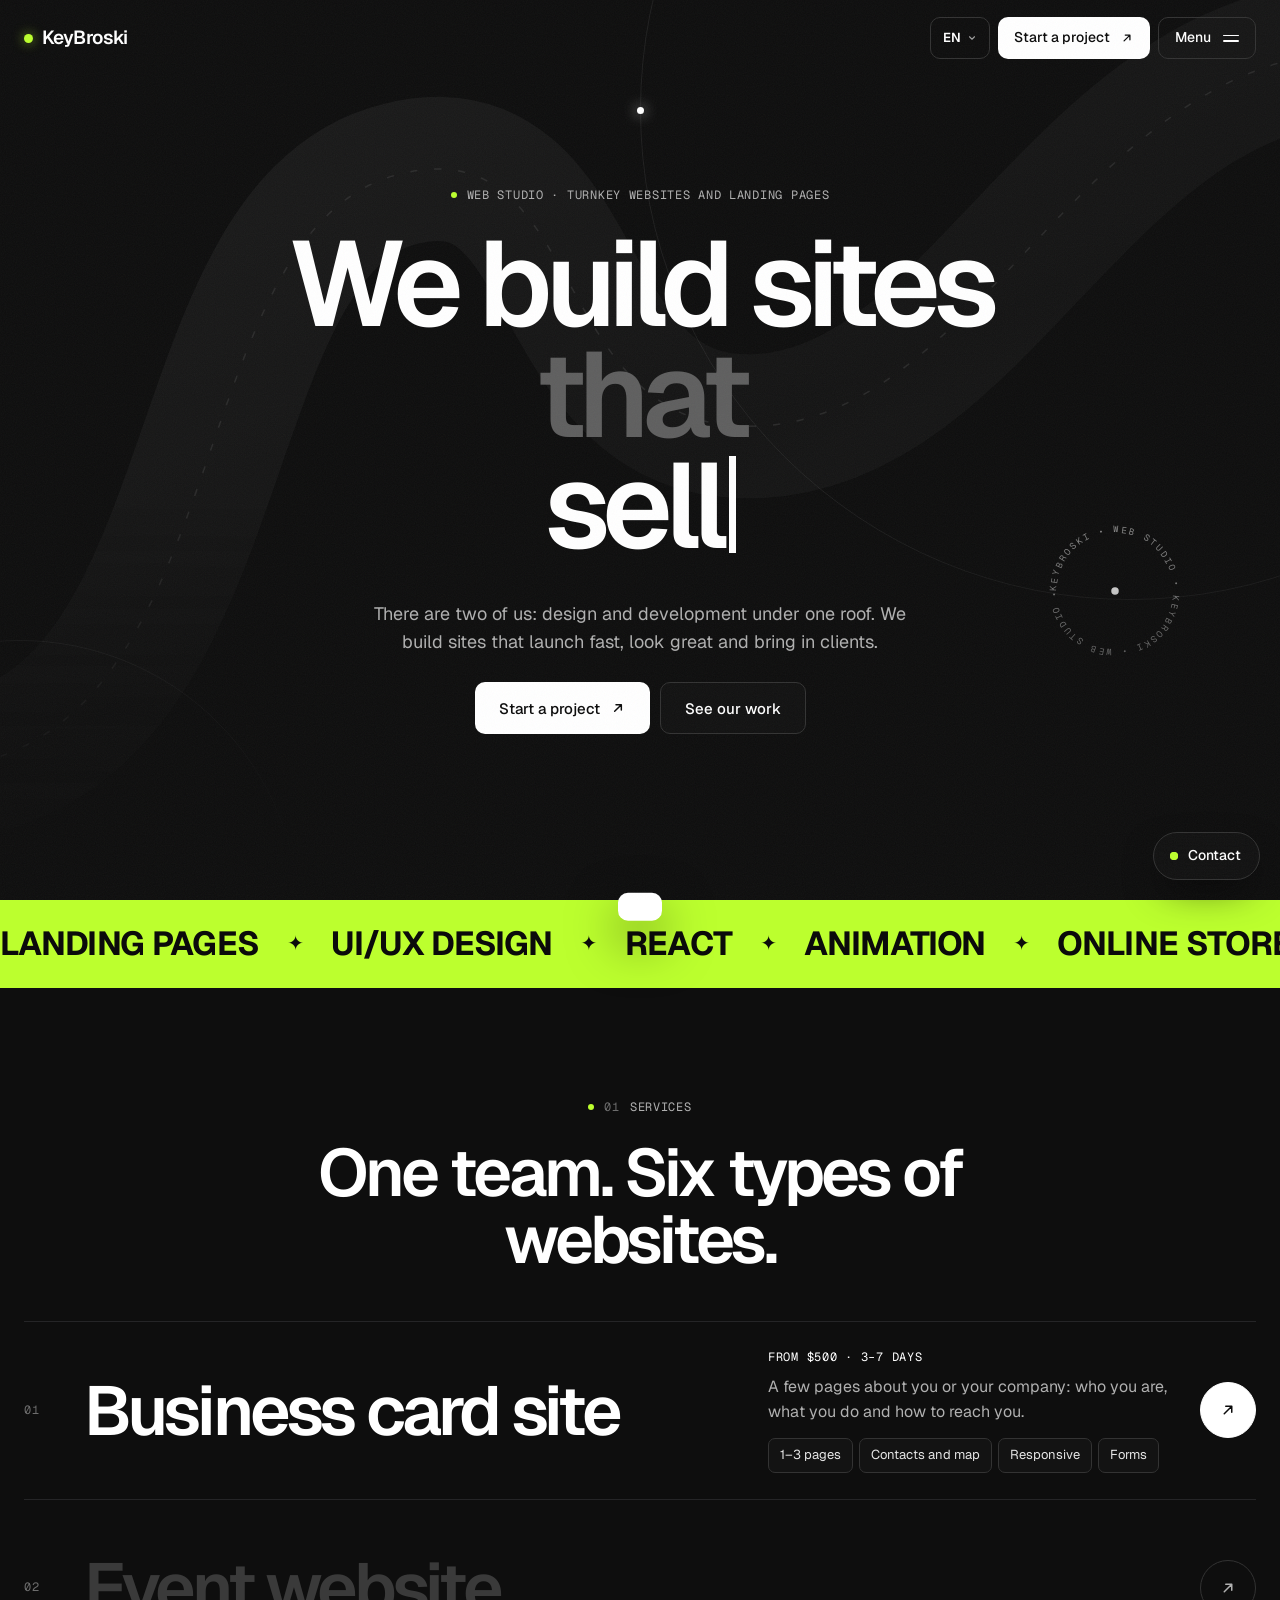
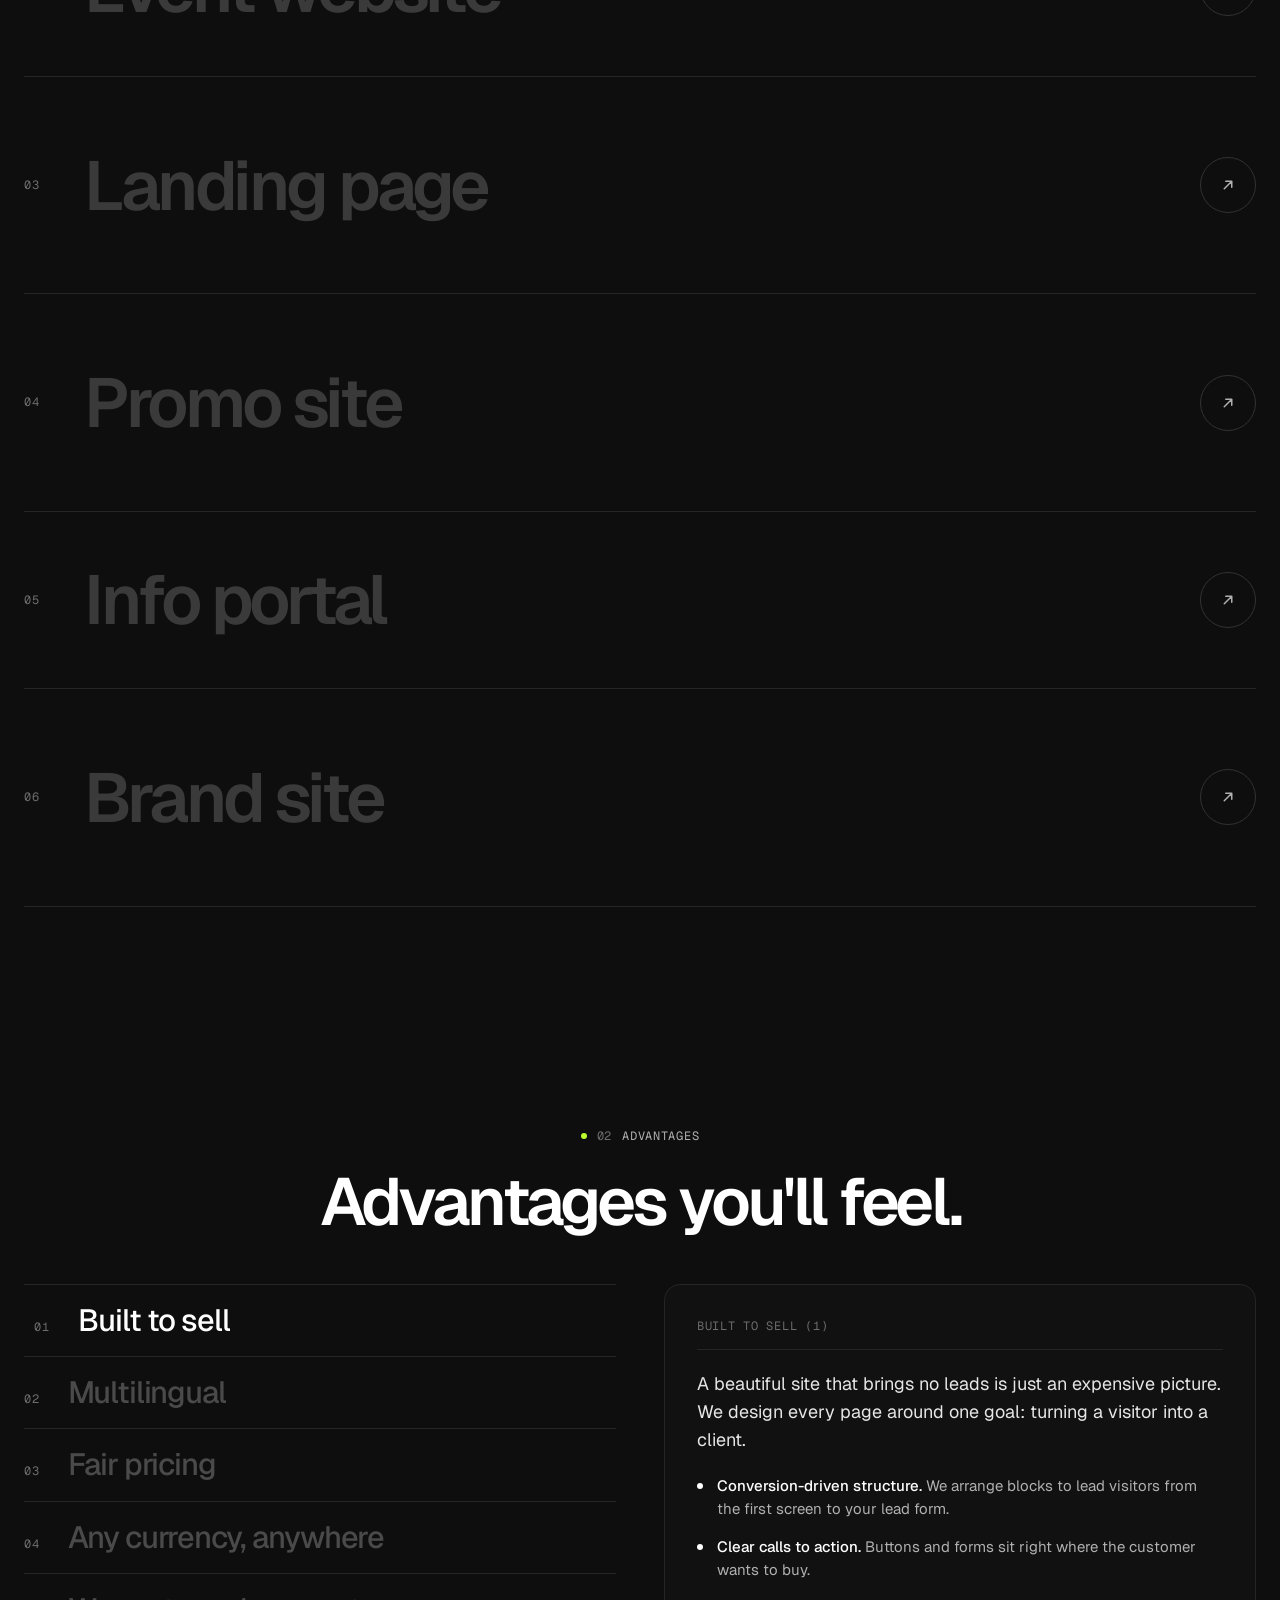
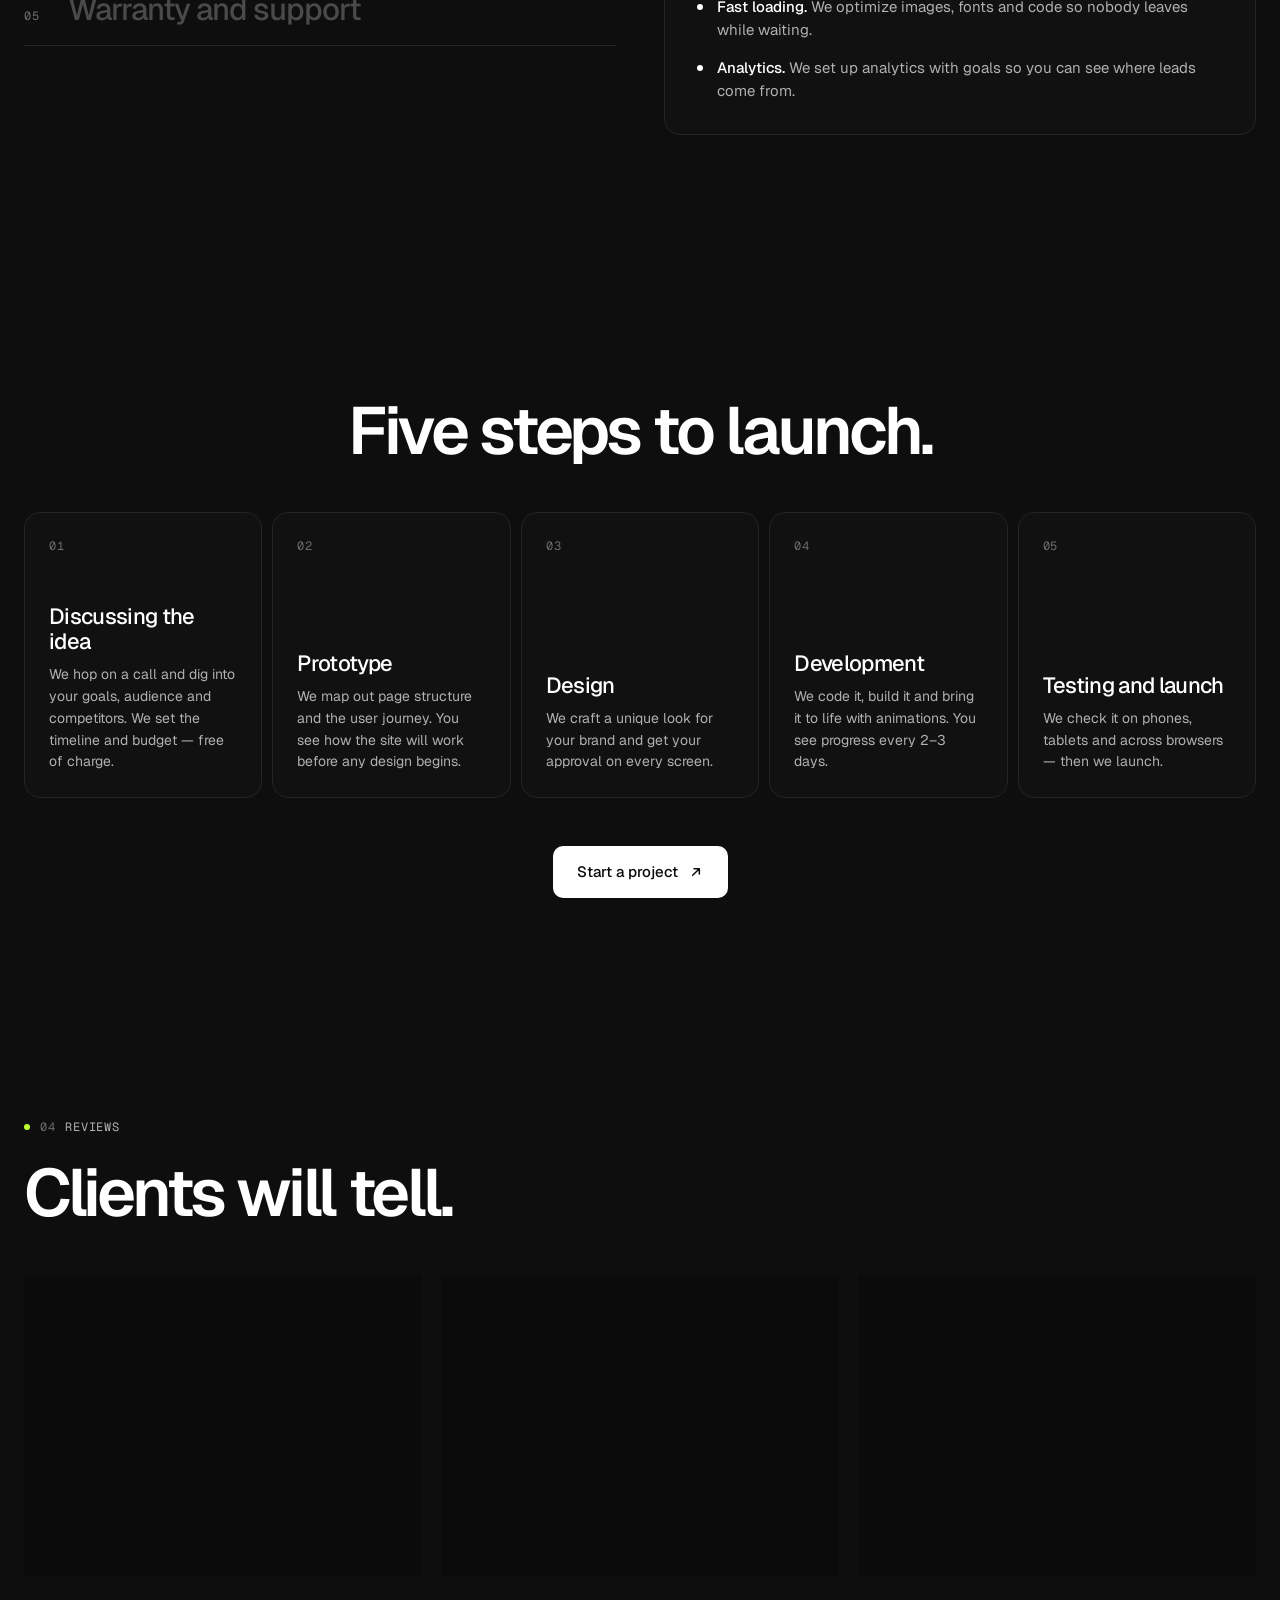
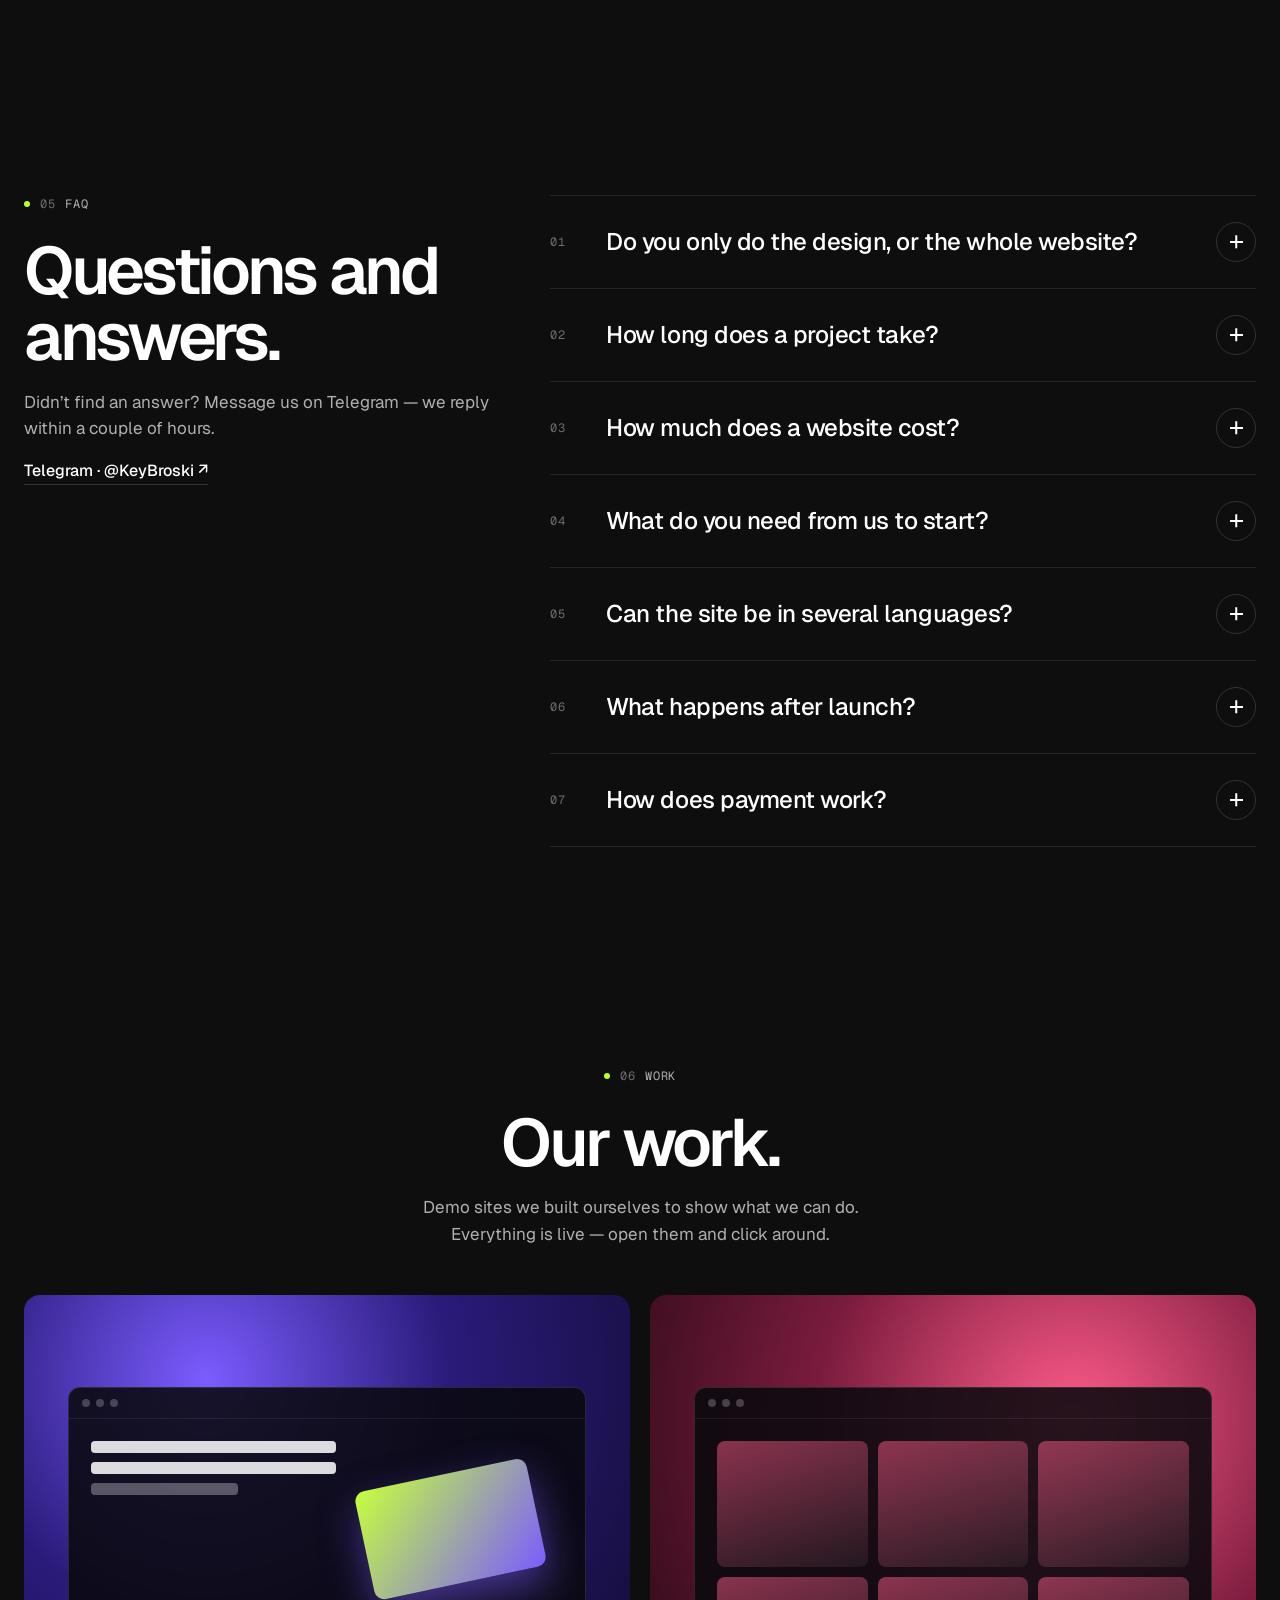
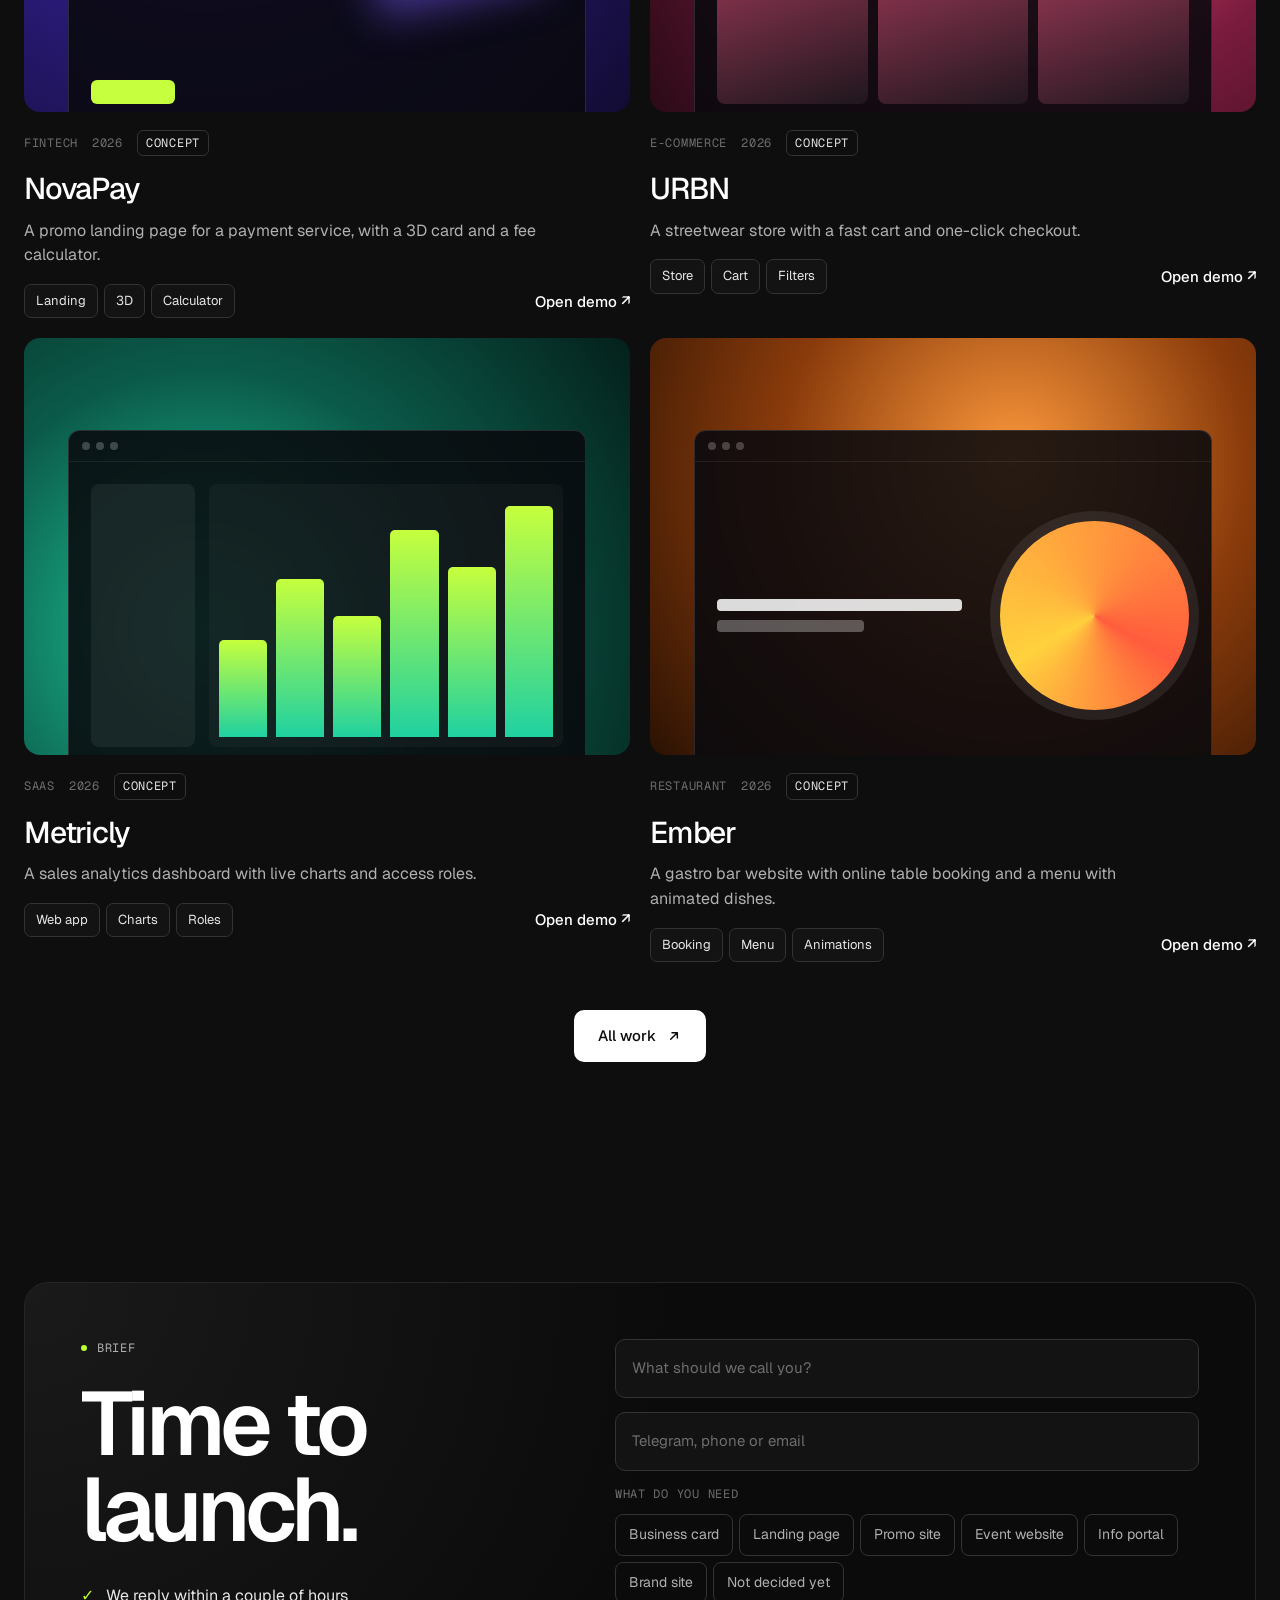
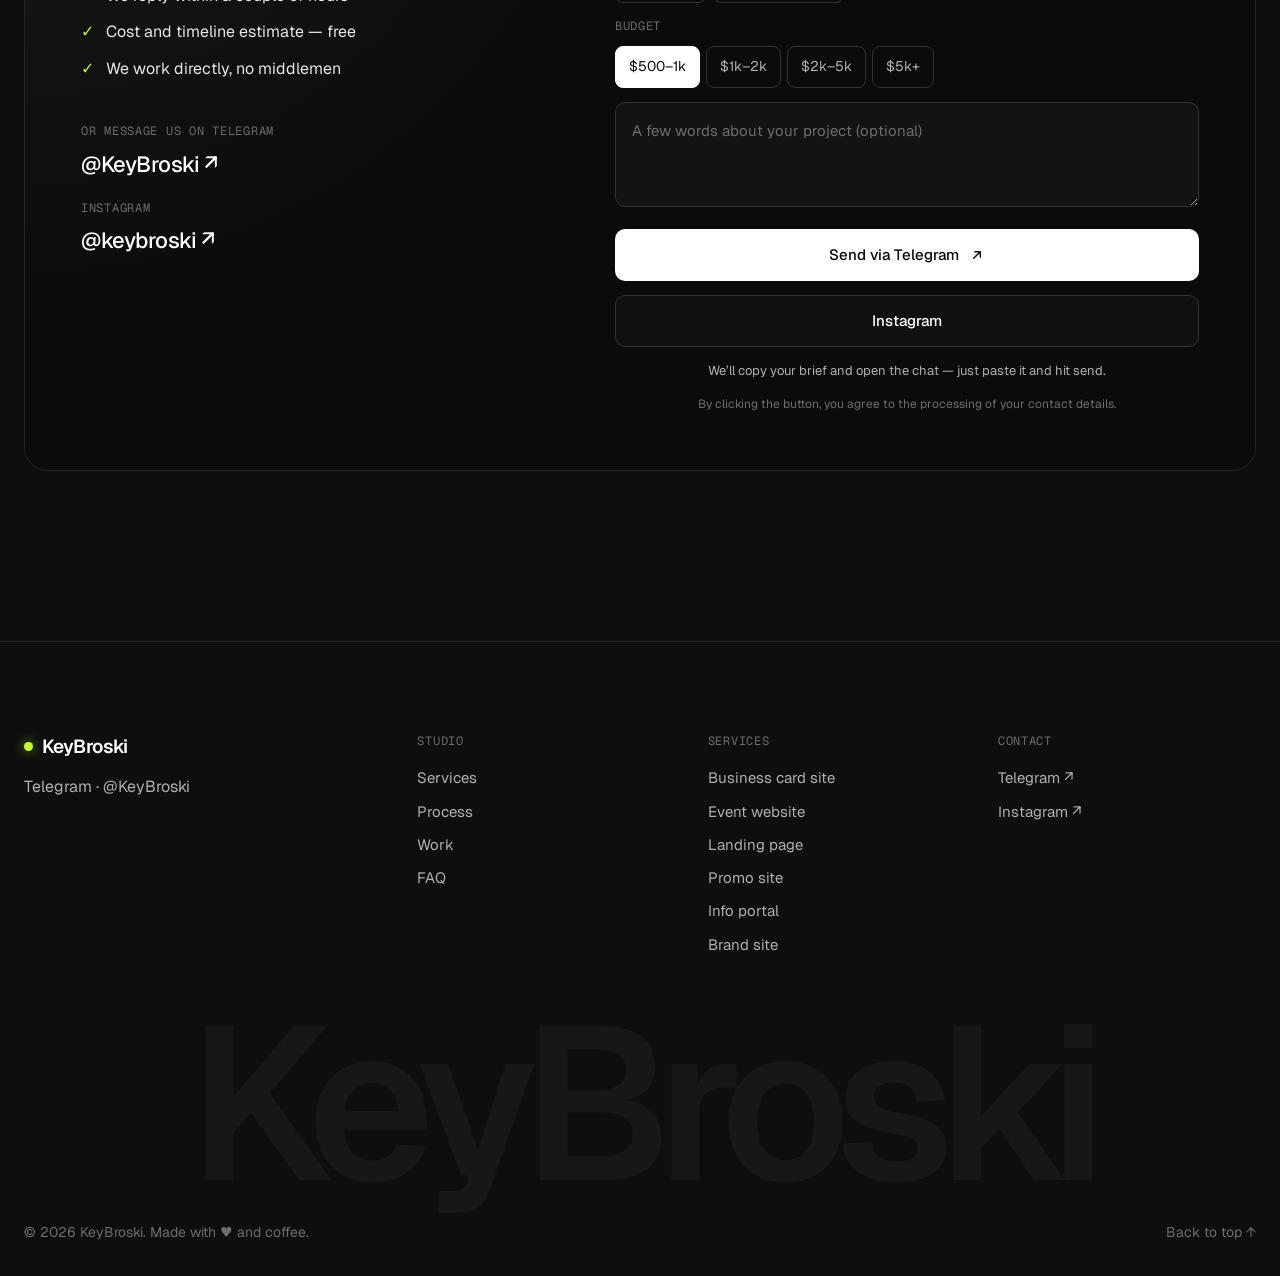
==== commit af43fbc0: "Language auto-detect: check all browser languages, fall back to English Co-Authored-By: Claude Opus " ====
--- a/index.html
+++ b/index.html
@@ -16,7 +16,7 @@
   <link rel="preload" as="style" href="https://fonts.googleapis.com/css2?family=Geist:wght@400;500;600;700&family=Geist+Mono:wght@400;500&display=swap" onload="this.onload=null;this.rel='stylesheet'">
   <noscript><link rel="stylesheet" href="https://fonts.googleapis.com/css2?family=Geist:wght@400;500;600;700&family=Geist+Mono:wght@400;500&display=swap"></noscript>
 
-  <link rel="stylesheet" href="css/style.css?v=28">
+  <link rel="stylesheet" href="css/style.css?v=29">
 </head>
 <body>
 
@@ -631,7 +631,7 @@
 
   <div class="toast" id="toast" role="status" aria-live="polite"></div>
 
-  <script defer src="js/i18n.js?v=28"></script>
-  <script defer src="js/main.js?v=28"></script>
+  <script defer src="js/i18n.js?v=29"></script>
+  <script defer src="js/main.js?v=29"></script>
 </body>
 </html>
